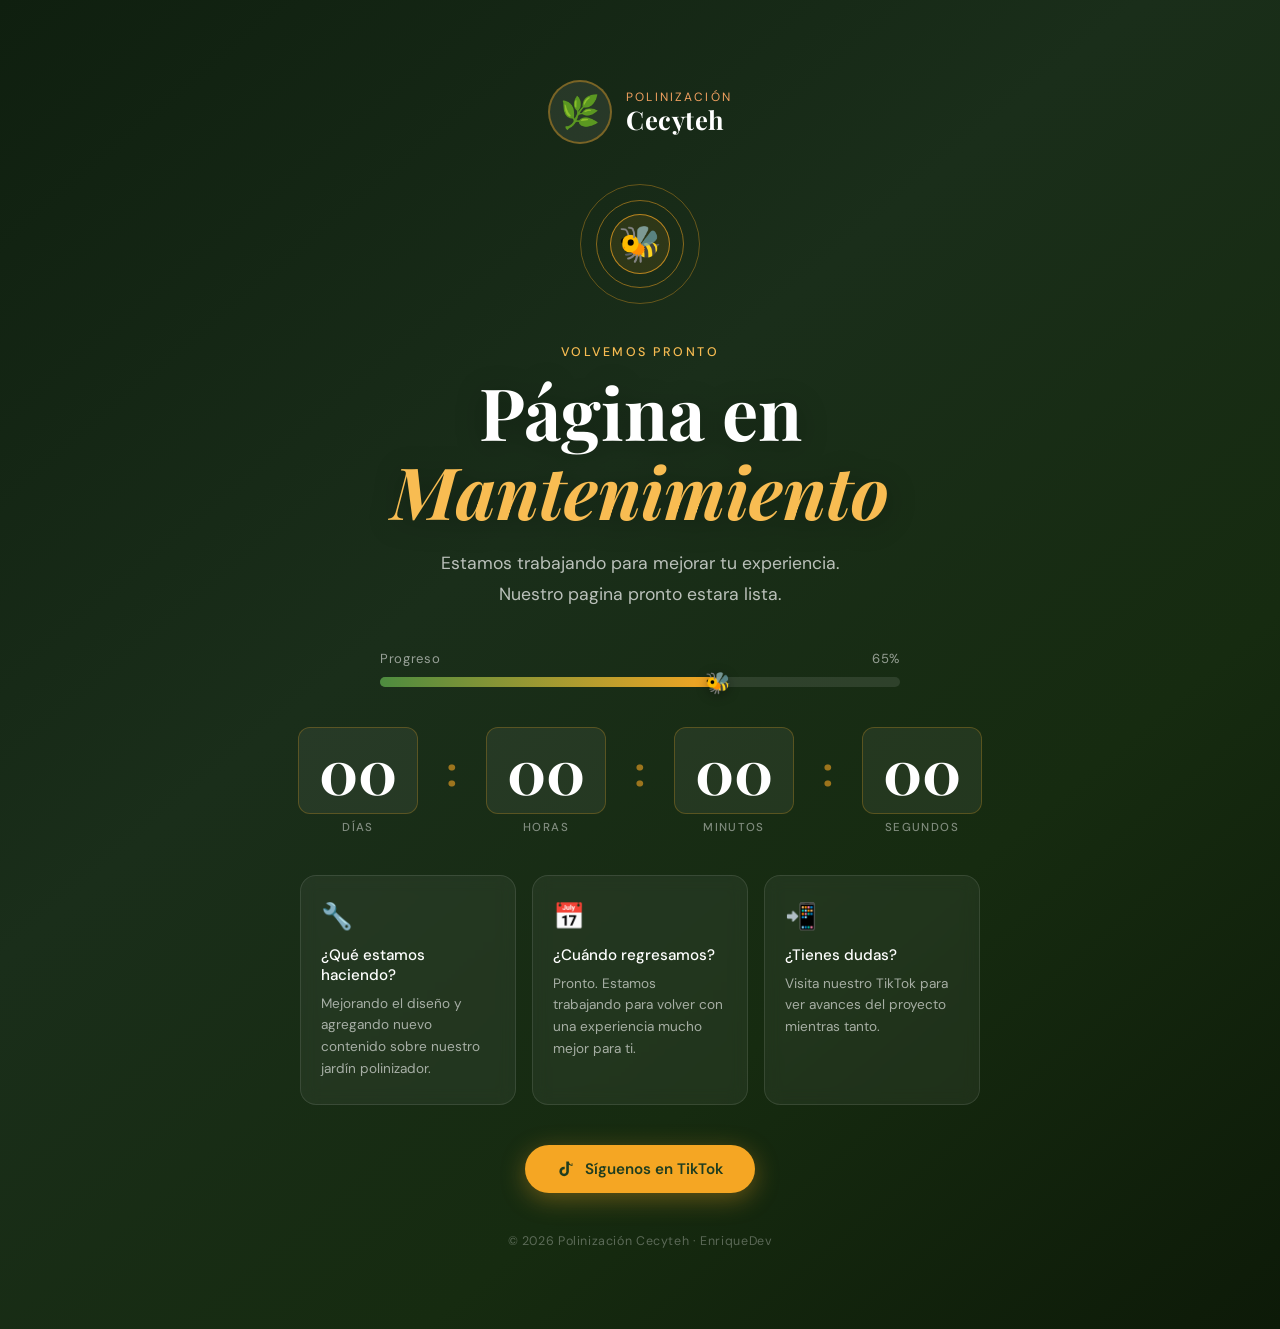
==== index.html @ 9995aefe "Update index.html" ====
<!DOCTYPE html>
<html lang="es">
<head>
  <meta charset="UTF-8" />
  <meta name="viewport" content="width=device-width, initial-scale=1.0" />
  <title>En Mantenimiento · Polinización Cecyteh</title>
  <link rel="preconnect" href="https://fonts.googleapis.com" />
  <link rel="preconnect" href="https://fonts.gstatic.com" crossorigin />
  <link href="https://fonts.googleapis.com/css2?family=Playfair+Display:ital,wght@0,700;1,400&family=DM+Sans:wght@300;400;500&display=swap" rel="stylesheet" />
  <link rel="stylesheet" href="mantenimiento.css" />
</head>
<body>

  
  <div class="particles" aria-hidden="true">
    <span class="particle">🌿</span>
    <span class="particle">🌸</span>
    <span class="particle">🐝</span>
    <span class="particle">🌼</span>
    <span class="particle">🦋</span>
    <span class="particle">🌱</span>
    <span class="particle">🌻</span>
    <span class="particle">🐝</span>
  </div>

  <main class="maintenance-page">

    
    <div class="brand reveal">
      
      <img src="img/logo.png" alt="Polinización Cecyteh" class="brand-logo"
           onerror="this.style.display='none'; this.nextElementSibling.style.display='flex'" />
      
      <div class="brand-fallback" style="display:none">🌿</div>
      <div class="brand-text">
        <span class="brand-sub">Polinización</span>
        <span class="brand-name">Cecyteh</span>
      </div>
    </div>

    
    <div class="center-icon reveal delay-1" aria-hidden="true">
      <div class="icon-ring ring-1"></div>
      <div class="icon-ring ring-2"></div>
      <div class="icon-ring ring-3"></div>
      <span class="icon-bee">🐝</span>
    </div>

    
    <div class="content reveal delay-2">
      <p class="eyebrow">Volvemos pronto</p>
      <h1 class="title">
        Página en
        <em>Mantenimiento</em>
      </h1>
      <p class="desc">
        Estamos trabajando para mejorar tu experiencia.<br />
        Nuestro pagina pronto estara lista.
      </p>
    </div>

    
    <div class="progress-wrap reveal delay-3" aria-label="Progreso del mantenimiento">
      <div class="progress-header">
        <span>Progreso</span>
        <span id="progressPct">0%</span>
      </div>
      <div class="progress-bar" role="progressbar" aria-valuenow="0" aria-valuemin="0" aria-valuemax="100">
        <div class="progress-fill" id="progressFill"></div>
        <div class="progress-bee" aria-hidden="true">🐝</div>
      </div>
    </div>

    <!-- Contador regresivo -->
    <div class="countdown reveal delay-3" aria-label="Tiempo restante">
      <div class="count-item">
        <span class="count-num" id="cDias">00</span>
        <span class="count-label">Días</span>
      </div>
      <span class="count-sep" aria-hidden="true">:</span>
      <div class="count-item">
        <span class="count-num" id="cHoras">00</span>
        <span class="count-label">Horas</span>
      </div>
      <span class="count-sep" aria-hidden="true">:</span>
      <div class="count-item">
        <span class="count-num" id="cMinutos">00</span>
        <span class="count-label">Minutos</span>
      </div>
      <span class="count-sep" aria-hidden="true">:</span>
      <div class="count-item">
        <span class="count-num" id="cSegundos">00</span>
        <span class="count-label">Segundos</span>
      </div>
    </div>

    <!-- Tarjetas informativas -->
    <div class="info-cards reveal delay-3">
      <div class="info-card">
        <span class="info-icon" aria-hidden="true">🔧</span>
        <h3>¿Qué estamos haciendo?</h3>
        <p>Mejorando el diseño y agregando nuevo contenido sobre nuestro jardín polinizador.</p>
      </div>
      <div class="info-card">
        <span class="info-icon" aria-hidden="true">📅</span>
        <h3>¿Cuándo regresamos?</h3>
        <p>Pronto. Estamos trabajando para volver con una experiencia mucho mejor para ti.</p>
      </div>
      <div class="info-card">
        <span class="info-icon" aria-hidden="true">📲</span>
        <h3>¿Tienes dudas?</h3>
        <p>Visita nuestro TikTok para ver avances del proyecto mientras tanto.</p>
      </div>
    </div>

   
    <a href="https://www.tiktok.com/@cecyte_polinizacion?_r=1&_t=ZS-960BilubVdl" target="_blank" rel="noopener noreferrer"
       class="btn-tiktok reveal delay-3">
      <svg viewBox="0 0 24 24" fill="currentColor" aria-hidden="true">
        <path d="M19.59 6.69a4.83 4.83 0 0 1-3.77-4.25V2h-3.45v13.67a2.89 2.89 0 0 1-2.88 2.5 2.89 2.89 0 0 1-2.89-2.89 2.89 2.89 0 0 1 2.89-2.89c.28 0 .54.04.79.1V9.01a6.32 6.32 0 0 0-.79-.05 6.34 6.34 0 0 0-6.34 6.34 6.34 6.34 0 0 0 6.34 6.34 6.34 6.34 0 0 0 6.33-6.34l-.01-8.91a8.16 8.16 0 0 0 4.77 1.52V4.47a4.85 4.85 0 0 1-1-.02z"/>
      </svg>
      Síguenos en TikTok
    </a>

    
    <footer class="mini-footer reveal">
      <p>© 2026 Polinización Cecyteh · EnriqueDev</p>
    </footer>

  </main>

  <script src="mantenimiento.js"></script>
</body>
</html>
---- mantenimiento.css ----
/* ================================================================
   POLINIZACIÓN CECYTEH — mantenimiento.css
   Paleta: Verde oscuro #1f3d1f · Dorado #f5a623 · Naranja #e07b2a
   ================================================================ */

/* ----------------------------------------------------------------
   VARIABLES
   ---------------------------------------------------------------- */
:root {
  --green-900: #0f1f0f;
  --green-800: #1a2e1a;
  --green-700: #1f3d1f;
  --green-600: #2d5228;
  --green-400: #4d8c3f;
  --green-200: #a8cc90;
  --green-100: #e8f0e2;

  --gold-500: #f5a623;
  --gold-400: #f8bc52;
  --gold-300: #fbd07e;
  --gold-100: #fef6e4;

  --orange-500: #e07b2a;
  --orange-300: #f0a060;

  --white: #ffffff;
  --cream: #f9f6f0;

  --font-display: 'Playfair Display', Georgia, serif;
  --font-body: 'DM Sans', system-ui, sans-serif;

  --ease-spring: cubic-bezier(0.34, 1.56, 0.64, 1);
  --ease: cubic-bezier(0.25, 0.46, 0.45, 0.94);
}

/* ----------------------------------------------------------------
   RESET
   ---------------------------------------------------------------- */
*, *::before, *::after { box-sizing: border-box; margin: 0; padding: 0; }

html { font-size: 16px; }

body {
  font-family: var(--font-body);
  /* Fondo: gradiente verde oscuro del logo */
  background: linear-gradient(140deg,
    var(--green-900) 0%,
    var(--green-800) 40%,
    #162b10 70%,
    #0d1a08 100%
  );
  min-height: 100svh;
  color: var(--white);
  overflow-x: hidden;
  position: relative;
}

/* ----------------------------------------------------------------
   PARTÍCULAS FLOTANTES DE FONDO
   ---------------------------------------------------------------- */
.particles {
  position: fixed;
  inset: 0;
  pointer-events: none;
  z-index: 0;
  overflow: hidden;
}

.particle {
  position: absolute;
  font-size: 1.4rem;
  opacity: 0;
  animation: particleFloat linear infinite;
  user-select: none;
}

/* Posición y timing distintos para cada partícula */
.particle:nth-child(1)  { left:  5%; animation-duration: 14s; animation-delay:  0s;   font-size: 1.2rem; }
.particle:nth-child(2)  { left: 15%; animation-duration: 18s; animation-delay:  3s;   font-size: 1.6rem; }
.particle:nth-child(3)  { left: 28%; animation-duration: 12s; animation-delay:  1.5s; font-size: 1.8rem; }
.particle:nth-child(4)  { left: 42%; animation-duration: 20s; animation-delay:  5s;   font-size: 1.3rem; }
.particle:nth-child(5)  { left: 58%; animation-duration: 16s; animation-delay:  2s;   font-size: 1.5rem; }
.particle:nth-child(6)  { left: 70%; animation-duration: 22s; animation-delay:  7s;   font-size: 1.1rem; }
.particle:nth-child(7)  { left: 82%; animation-duration: 15s; animation-delay:  4s;   font-size: 1.7rem; }
.particle:nth-child(8)  { left: 93%; animation-duration: 19s; animation-delay:  0.5s; font-size: 1.3rem; }

@keyframes particleFloat {
  0%   { transform: translateY(110vh) rotate(0deg);   opacity: 0; }
  10%  { opacity: 0.25; }
  90%  { opacity: 0.15; }
  100% { transform: translateY(-15vh) rotate(360deg); opacity: 0; }
}

/* ----------------------------------------------------------------
   PÁGINA PRINCIPAL
   ---------------------------------------------------------------- */
.maintenance-page {
  position: relative;
  z-index: 1;
  min-height: 100svh;
  display: flex;
  flex-direction: column;
  align-items: center;
  justify-content: center;
  gap: 40px;
  padding: clamp(40px, 8vw, 80px) clamp(20px, 5vw, 60px);
  text-align: center;
}

/* ----------------------------------------------------------------
   BRAND / LOGO
   ---------------------------------------------------------------- */
.brand {
  display: flex;
  align-items: center;
  gap: 14px;
}

.brand-logo {
  height: 64px;
  width: 64px;
  object-fit: contain;
  border-radius: 50%;
  background: rgba(255,255,255,0.08);
  padding: 4px;
  border: 2px solid rgba(245, 166, 35, 0.4);
  animation: logoPulse 3s ease-in-out infinite;
}

@keyframes logoPulse {
  0%, 100% { box-shadow: 0 0 0 0 rgba(245, 166, 35, 0); }
  50%       { box-shadow: 0 0 0 10px rgba(245, 166, 35, 0.12); }
}

.brand-fallback {
  width: 64px;
  height: 64px;
  border-radius: 50%;
  background: rgba(255,255,255,0.08);
  border: 2px solid rgba(245, 166, 35, 0.4);
  font-size: 2rem;
  align-items: center;
  justify-content: center;
}

.brand-text {
  display: flex;
  flex-direction: column;
  align-items: flex-start;
  line-height: 1.1;
}

.brand-sub {
  font-size: 0.75rem;
  letter-spacing: 0.18em;
  text-transform: uppercase;
  color: var(--orange-300);
  font-weight: 400;
}

.brand-name {
  font-family: var(--font-display);
  font-size: 1.6rem;
  font-weight: 700;
  color: var(--white);
  letter-spacing: 0.02em;
}

/* ----------------------------------------------------------------
   ÍCONO CENTRAL CON ANILLOS
   ---------------------------------------------------------------- */
.center-icon {
  position: relative;
  width: 120px;
  height: 120px;
  display: flex;
  align-items: center;
  justify-content: center;
}

.icon-ring {
  position: absolute;
  border-radius: 50%;
  border: 1.5px solid;
  animation: ringPulse 3s ease-in-out infinite;
}

.ring-1 {
  width: 120px;
  height: 120px;
  border-color: rgba(245, 166, 35, 0.35);
  animation-delay: 0s;
}

.ring-2 {
  width: 88px;
  height: 88px;
  border-color: rgba(245, 166, 35, 0.5);
  animation-delay: 0.4s;
}

.ring-3 {
  width: 60px;
  height: 60px;
  background: rgba(245, 166, 35, 0.1);
  border-color: rgba(245, 166, 35, 0.7);
  animation-delay: 0.8s;
}

@keyframes ringPulse {
  0%, 100% { transform: scale(1);    opacity: 0.6; }
  50%       { transform: scale(1.06); opacity: 1; }
}

.icon-bee {
  font-size: 2.2rem;
  position: relative;
  z-index: 1;
  animation: beeFloat 2.5s ease-in-out infinite;
}

@keyframes beeFloat {
  0%, 100% { transform: translateY(0) rotate(-5deg); }
  50%       { transform: translateY(-8px) rotate(5deg); }
}

/* ----------------------------------------------------------------
   CONTENIDO TEXTUAL
   ---------------------------------------------------------------- */
.eyebrow {
  font-size: 0.78rem;
  font-weight: 500;
  letter-spacing: 0.2em;
  text-transform: uppercase;
  color: var(--gold-400);
  margin-bottom: 12px;
  display: block;
}

.title {
  font-family: var(--font-display);
  font-size: clamp(2.4rem, 6vw, 4.5rem);
  font-weight: 700;
  line-height: 1.1;
  color: var(--white);
  margin-bottom: 18px;
  text-shadow: 0 4px 30px rgba(0,0,0,0.3);
}

.title em {
  font-style: italic;
  color: var(--gold-400);
  display: block;
}

.desc {
  font-size: clamp(0.95rem, 1.5vw, 1.1rem);
  color: rgba(255,255,255,0.7);
  line-height: 1.75;
  max-width: 500px;
  margin: 0 auto;
}

/* ----------------------------------------------------------------
   BARRA DE PROGRESO
   ---------------------------------------------------------------- */
.progress-wrap {
  width: 100%;
  max-width: 520px;
}

.progress-header {
  display: flex;
  justify-content: space-between;
  font-size: 0.82rem;
  color: rgba(255,255,255,0.55);
  margin-bottom: 10px;
  letter-spacing: 0.05em;
}

.progress-bar {
  height: 10px;
  background: rgba(255,255,255,0.1);
  border-radius: 99px;
  overflow: visible;
  position: relative;
}

.progress-fill {
  height: 100%;
  background: linear-gradient(90deg, var(--green-400), var(--gold-500));
  border-radius: 99px;
  width: 0%;
  transition: width 2s var(--ease);
  position: relative;
}

.progress-bee {
  position: absolute;
  top: 50%;
  left: 0%;
  transform: translate(-50%, -50%);
  font-size: 1.3rem;
  transition: left 2s var(--ease);
  pointer-events: none;
  filter: drop-shadow(0 2px 6px rgba(0,0,0,0.4));
}

/* ----------------------------------------------------------------
   CONTADOR REGRESIVO
   ---------------------------------------------------------------- */
.countdown {
  display: flex;
  align-items: center;
  gap: clamp(10px, 3vw, 28px);
}

.count-item {
  display: flex;
  flex-direction: column;
  align-items: center;
  gap: 6px;
}

.count-num {
  font-family: var(--font-display);
  font-size: clamp(2.2rem, 5vw, 3.8rem);
  font-weight: 700;
  color: var(--white);
  line-height: 1;
  background: rgba(255,255,255,0.06);
  border: 1px solid rgba(245, 166, 35, 0.25);
  border-radius: 12px;
  padding: 12px 20px;
  min-width: clamp(70px, 12vw, 100px);
  text-align: center;
  transition: all 0.3s var(--ease-spring);
}

.count-num.flip {
  transform: scale(1.08);
  color: var(--gold-400);
}

.count-label {
  font-size: 0.72rem;
  letter-spacing: 0.12em;
  text-transform: uppercase;
  color: rgba(255,255,255,0.45);
  font-weight: 500;
}

.count-sep {
  font-family: var(--font-display);
  font-size: 2.5rem;
  font-weight: 700;
  color: var(--gold-500);
  opacity: 0.6;
  margin-bottom: 22px;
  animation: sepBlink 1s step-start infinite;
}

@keyframes sepBlink {
  0%, 100% { opacity: 0.6; }
  50%       { opacity: 0.15; }
}

/* ----------------------------------------------------------------
   TARJETAS INFO
   ---------------------------------------------------------------- */
.info-cards {
  display: grid;
  grid-template-columns: repeat(auto-fit, minmax(200px, 1fr));
  gap: 16px;
  width: 100%;
  max-width: 680px;
}

.info-card {
  background: rgba(255,255,255,0.05);
  border: 1px solid rgba(255,255,255,0.1);
  border-radius: 16px;
  padding: 24px 20px;
  text-align: left;
  backdrop-filter: blur(8px);
  transition: all 0.35s var(--ease-spring);
}

.info-card:hover {
  background: rgba(255,255,255,0.08);
  border-color: rgba(245, 166, 35, 0.35);
  transform: translateY(-5px);
}

.info-icon {
  font-size: 1.6rem;
  display: block;
  margin-bottom: 12px;
}

.info-card h3 {
  font-size: 0.95rem;
  font-weight: 500;
  color: var(--white);
  margin-bottom: 8px;
}

.info-card p {
  font-size: 0.85rem;
  color: rgba(255,255,255,0.6);
  line-height: 1.6;
}

/* ----------------------------------------------------------------
   BOTÓN TIKTOK
   ---------------------------------------------------------------- */
.btn-tiktok {
  display: inline-flex;
  align-items: center;
  gap: 10px;
  background: var(--gold-500);
  color: var(--green-700);
  border-radius: 99px;
  padding: 14px 32px;
  font-family: var(--font-body);
  font-size: 0.95rem;
  font-weight: 600;
  text-decoration: none;
  transition: all 0.3s var(--ease-spring);
  box-shadow: 0 6px 24px rgba(245, 166, 35, 0.35);
}

.btn-tiktok svg {
  width: 18px;
  height: 18px;
  flex-shrink: 0;
}

.btn-tiktok:hover {
  background: var(--gold-400);
  transform: translateY(-4px) scale(1.04);
  box-shadow: 0 12px 36px rgba(245, 166, 35, 0.5);
}

/* ----------------------------------------------------------------
   FOOTER MÍNIMO
   ---------------------------------------------------------------- */
.mini-footer p {
  font-size: 0.78rem;
  color: rgba(255,255,255,0.3);
  letter-spacing: 0.05em;
}

/* ----------------------------------------------------------------
   ANIMACIONES DE ENTRADA
   ---------------------------------------------------------------- */
.reveal {
  opacity: 0;
  transform: translateY(28px);
  transition: opacity 0.7s var(--ease), transform 0.7s var(--ease);
}

.reveal.visible {
  opacity: 1;
  transform: none;
}

.delay-1 { transition-delay: 0.15s; }
.delay-2 { transition-delay: 0.3s; }
.delay-3 { transition-delay: 0.5s; }

/* ----------------------------------------------------------------
   RESPONSIVE
   ---------------------------------------------------------------- */
@media (max-width: 600px) {
  .maintenance-page { gap: 28px; }

  .countdown { gap: 8px; }

  .count-num {
    padding: 10px 14px;
    min-width: 60px;
    border-radius: 10px;
  }

  .info-cards { grid-template-columns: 1fr; }

  .brand-name { font-size: 1.3rem; }
  .brand-logo { height: 50px; width: 50px; }

  .center-icon { width: 90px; height: 90px; }
  .ring-1 { width: 90px; height: 90px; }
  .ring-2 { width: 66px; height: 66px; }
  .ring-3 { width: 44px; height: 44px; }
}

@media (prefers-reduced-motion: reduce) {
  *, *::before, *::after {
    animation-duration: 0.01ms !important;
    transition-duration: 0.01ms !important;
  }
}
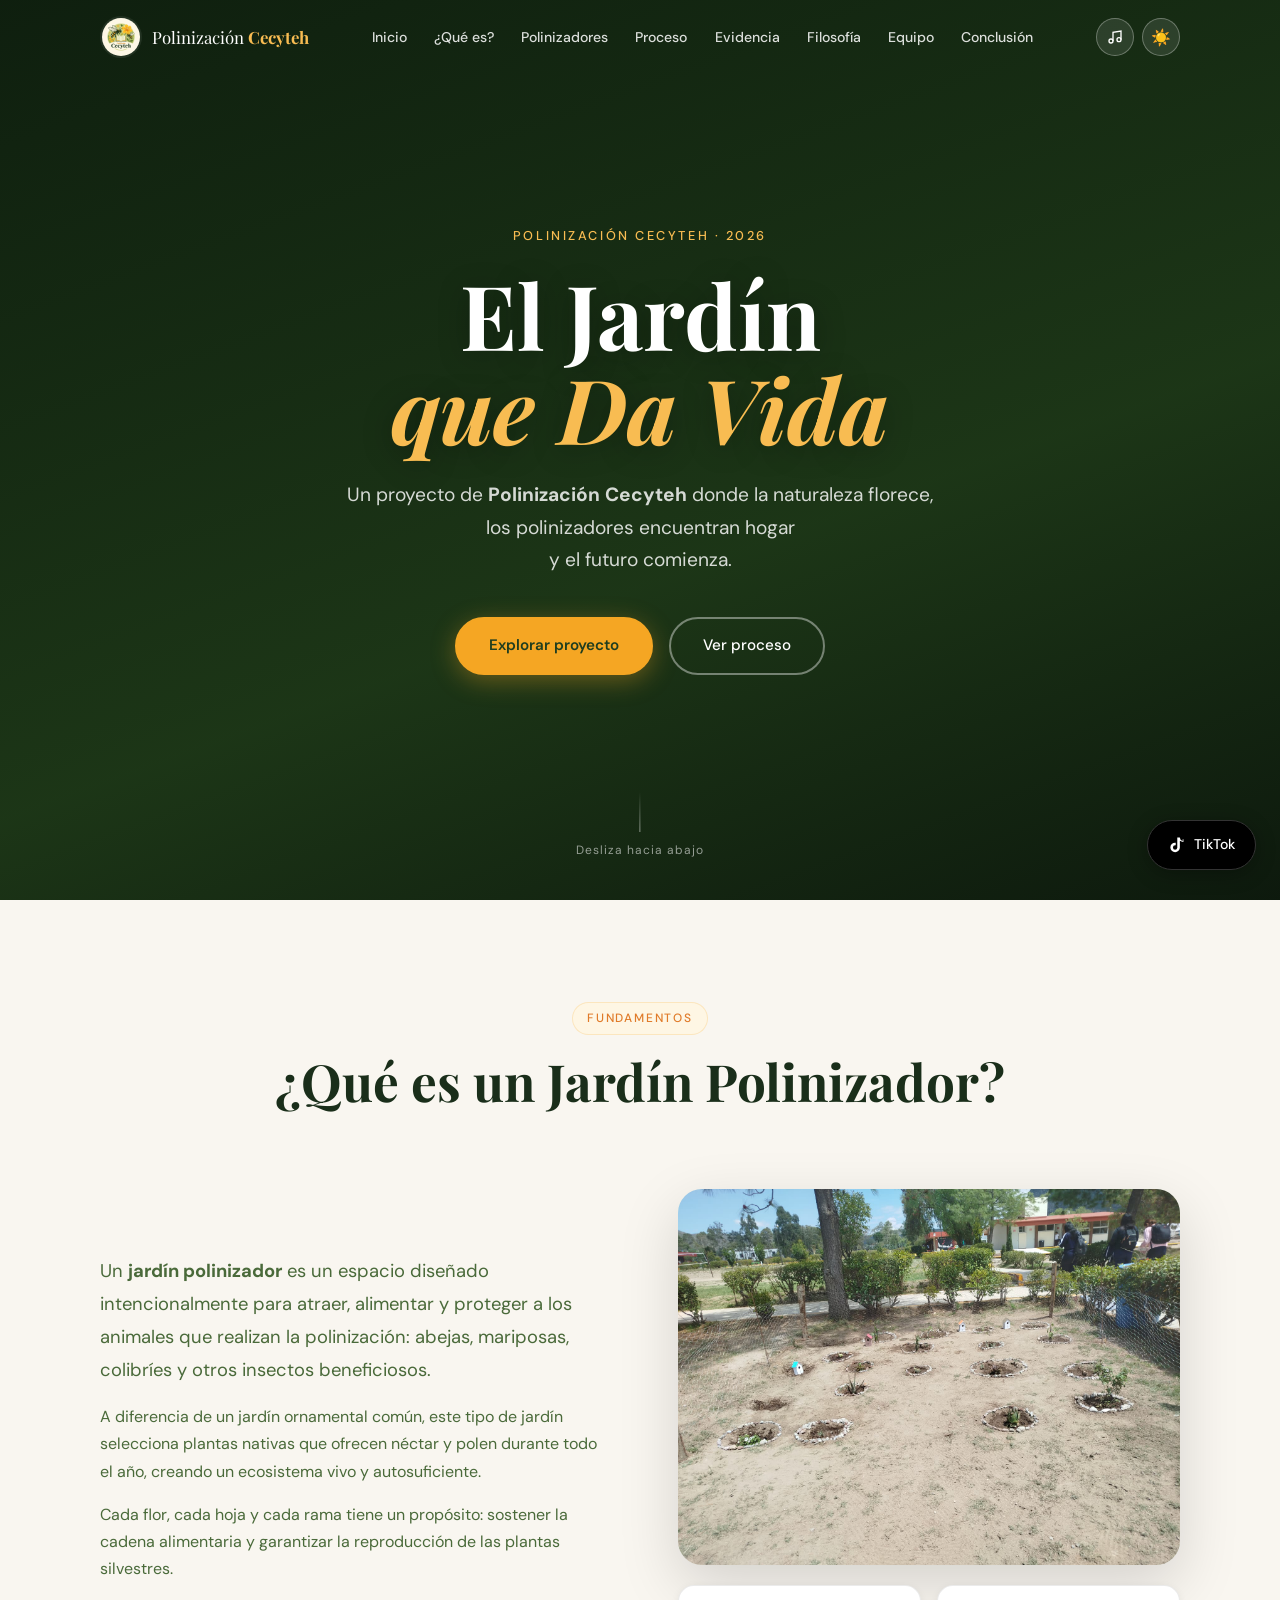
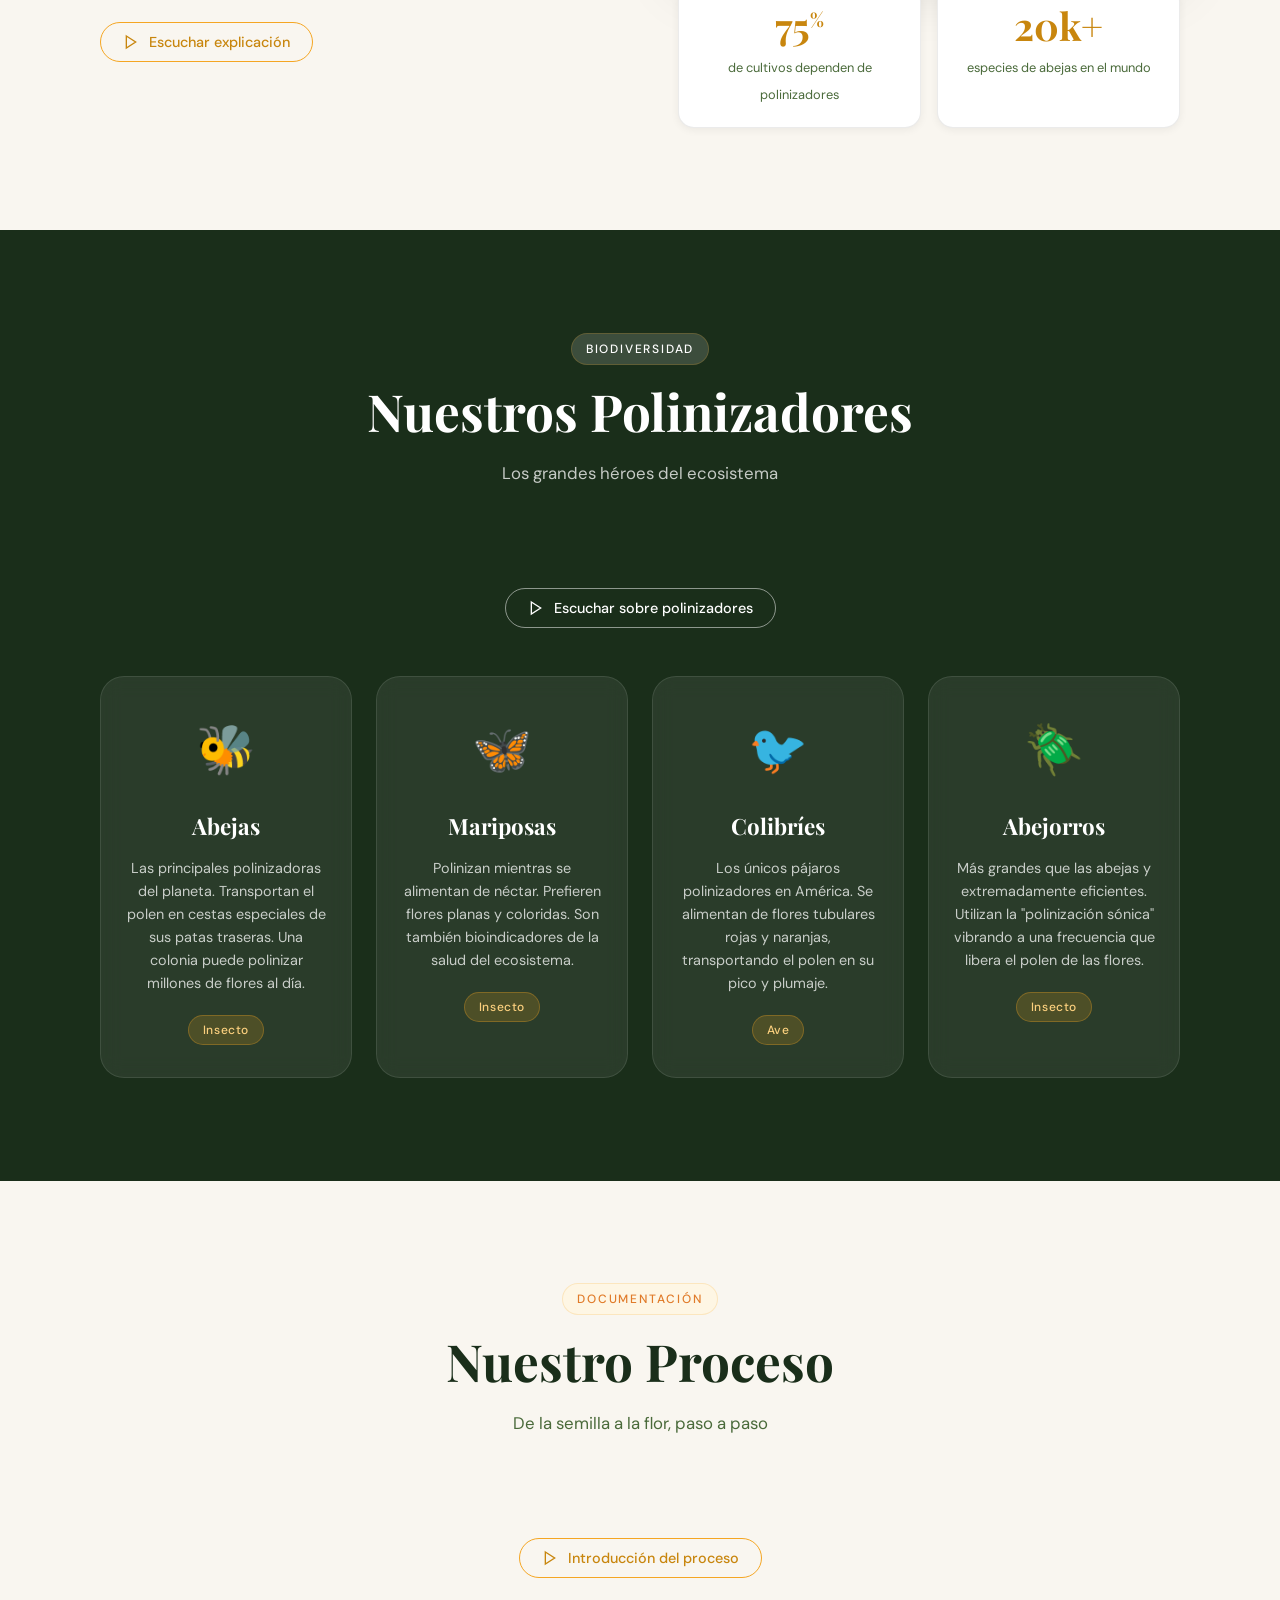
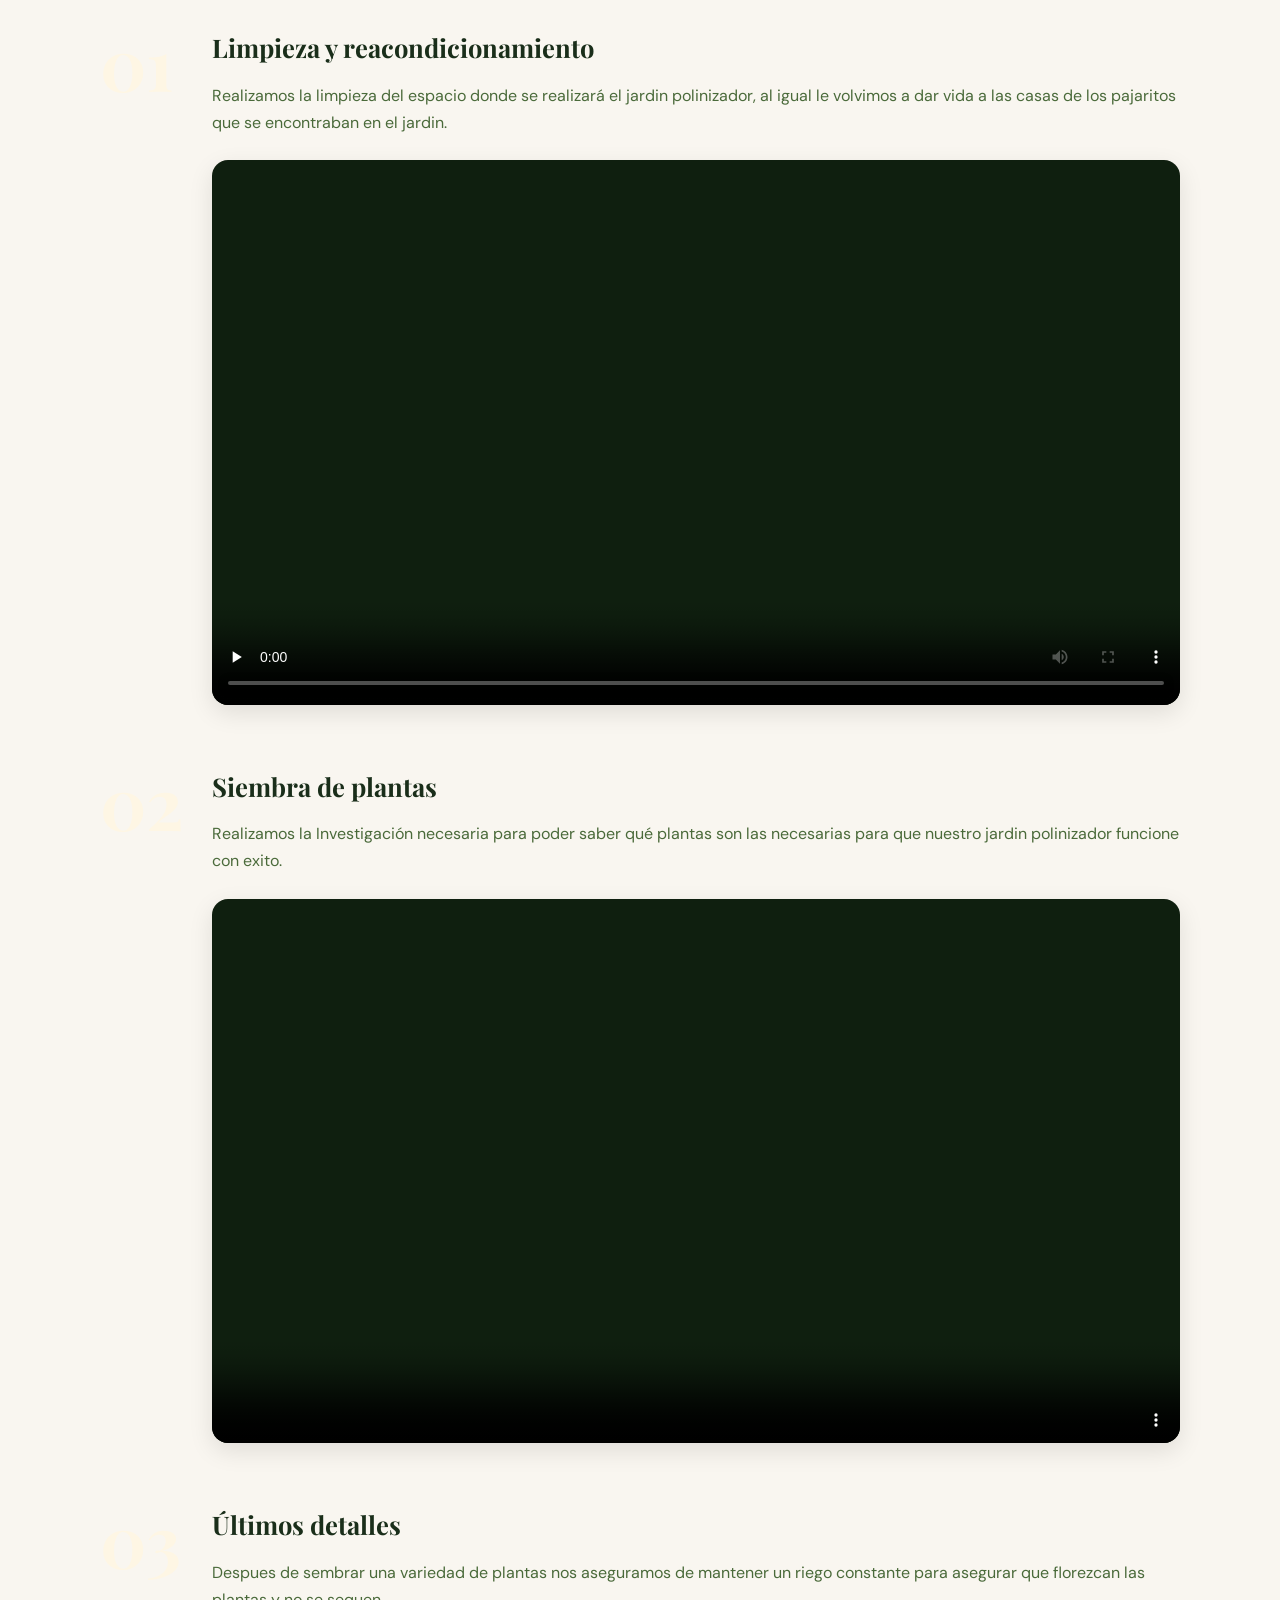
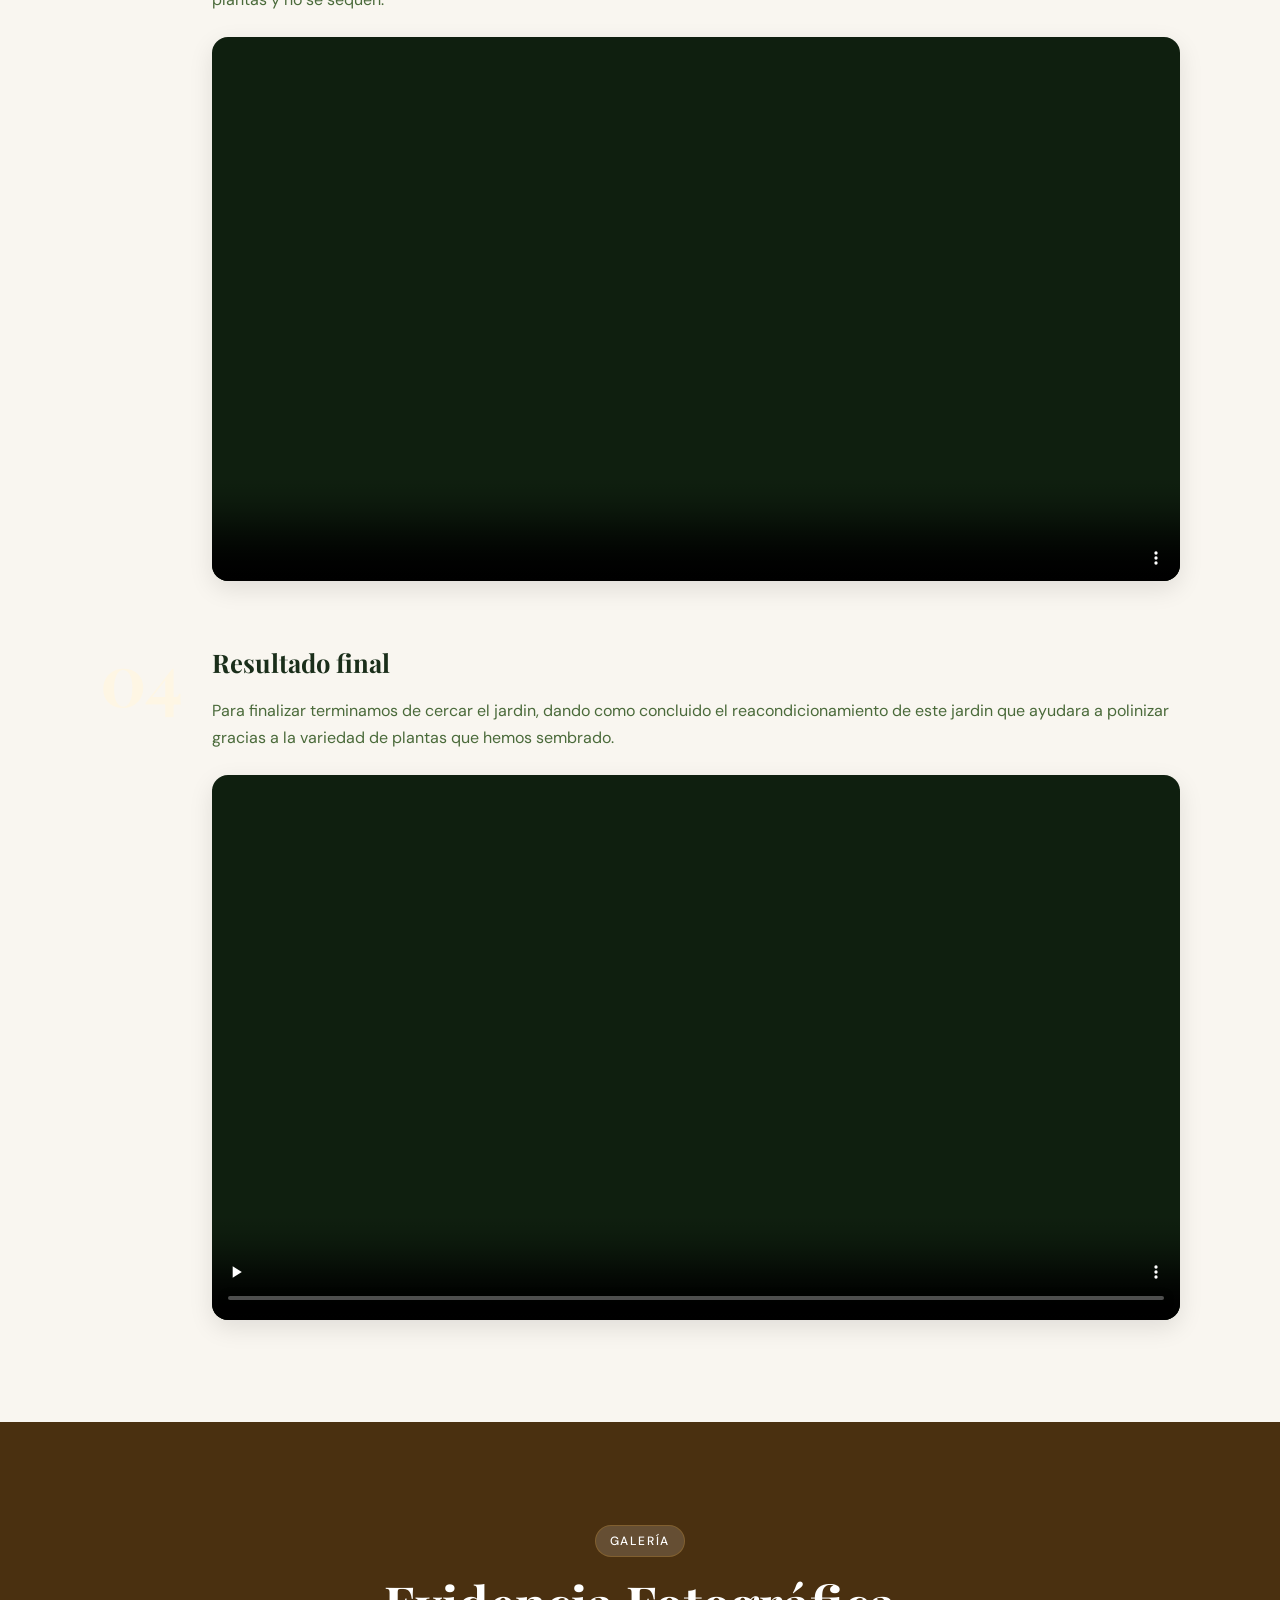
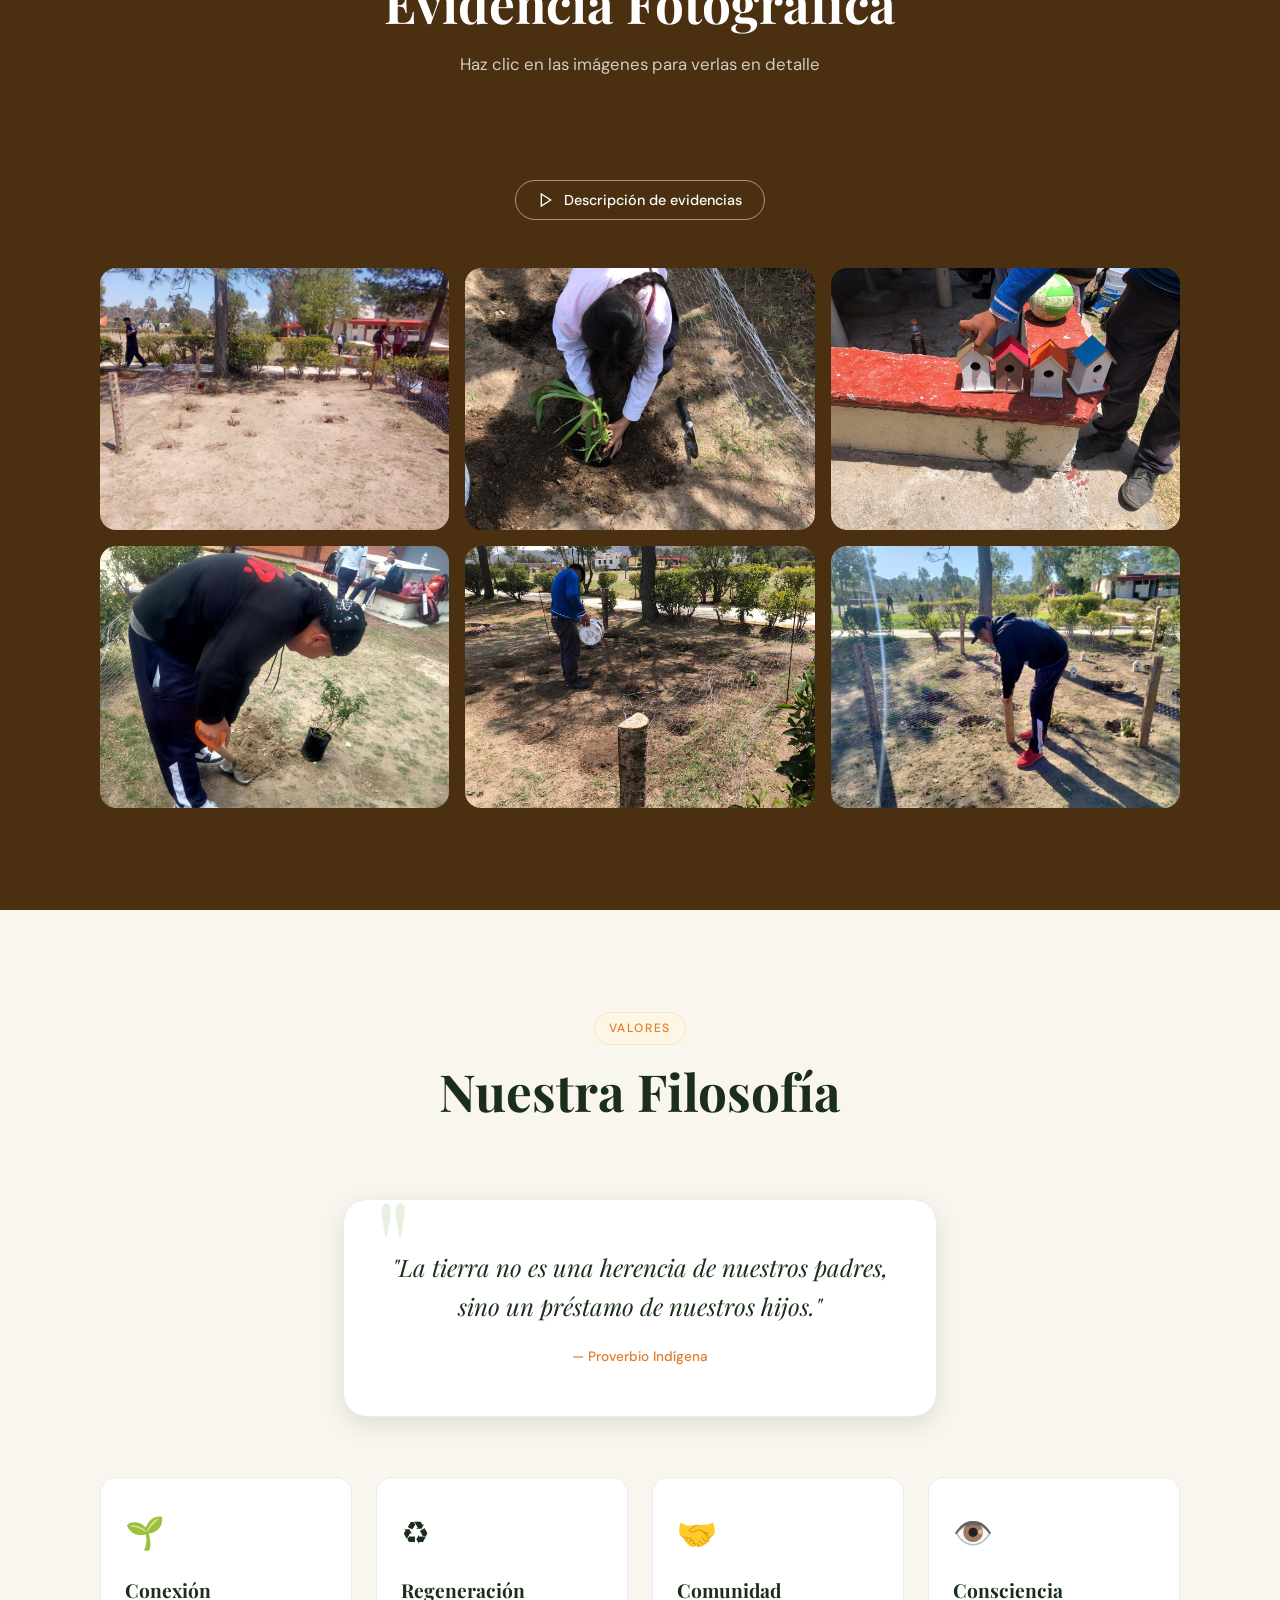
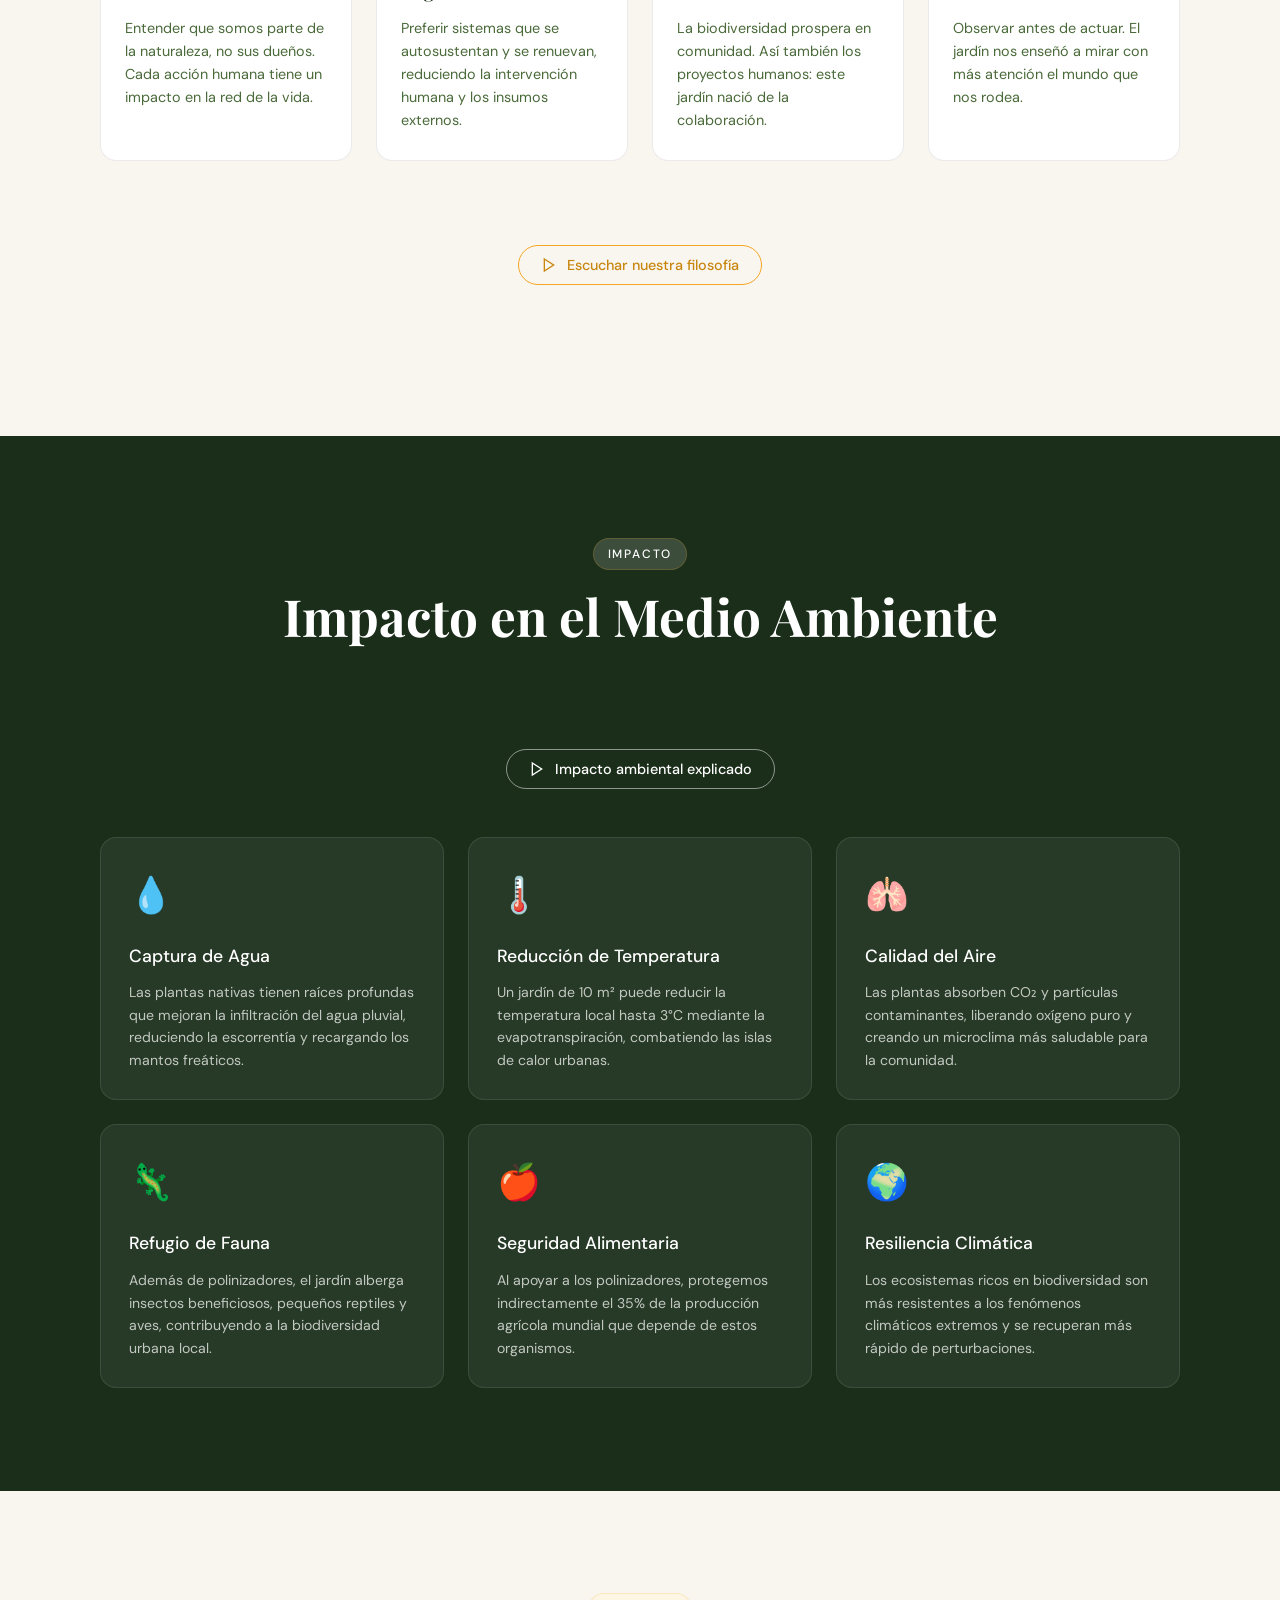
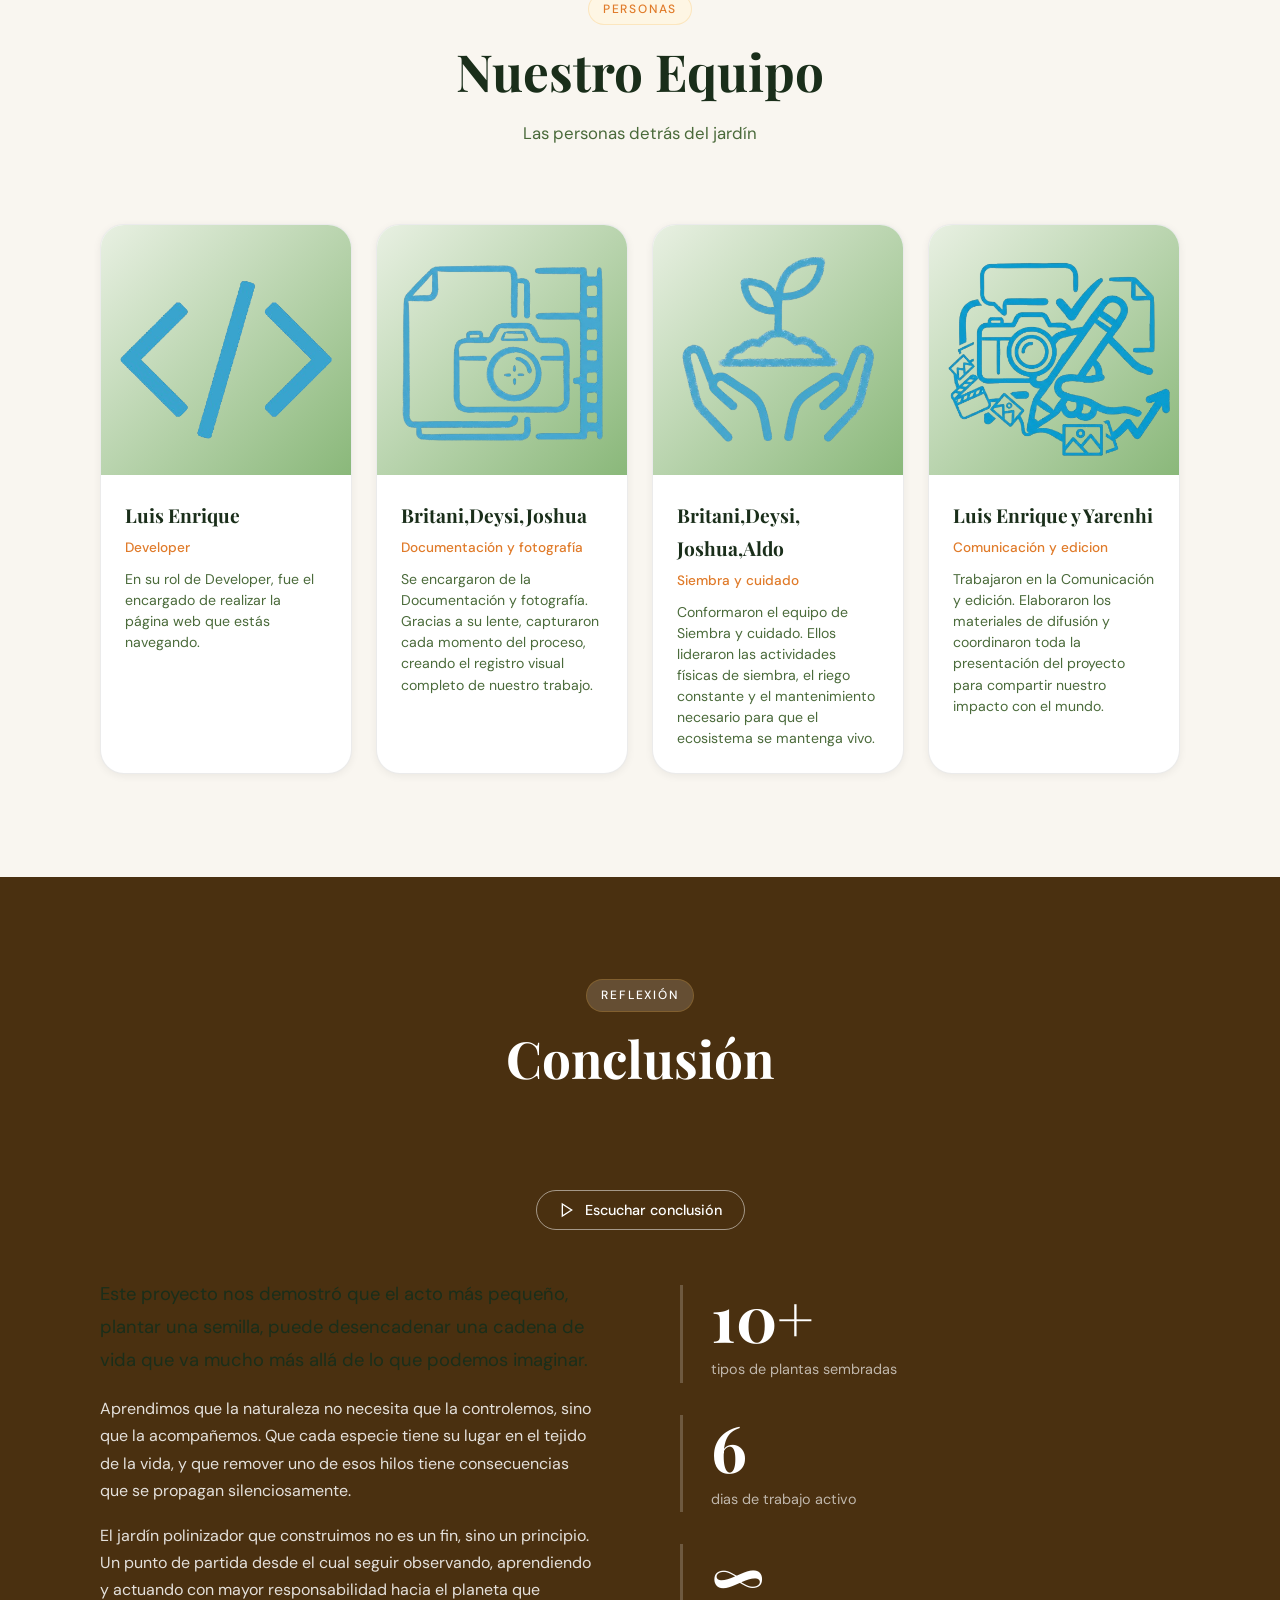
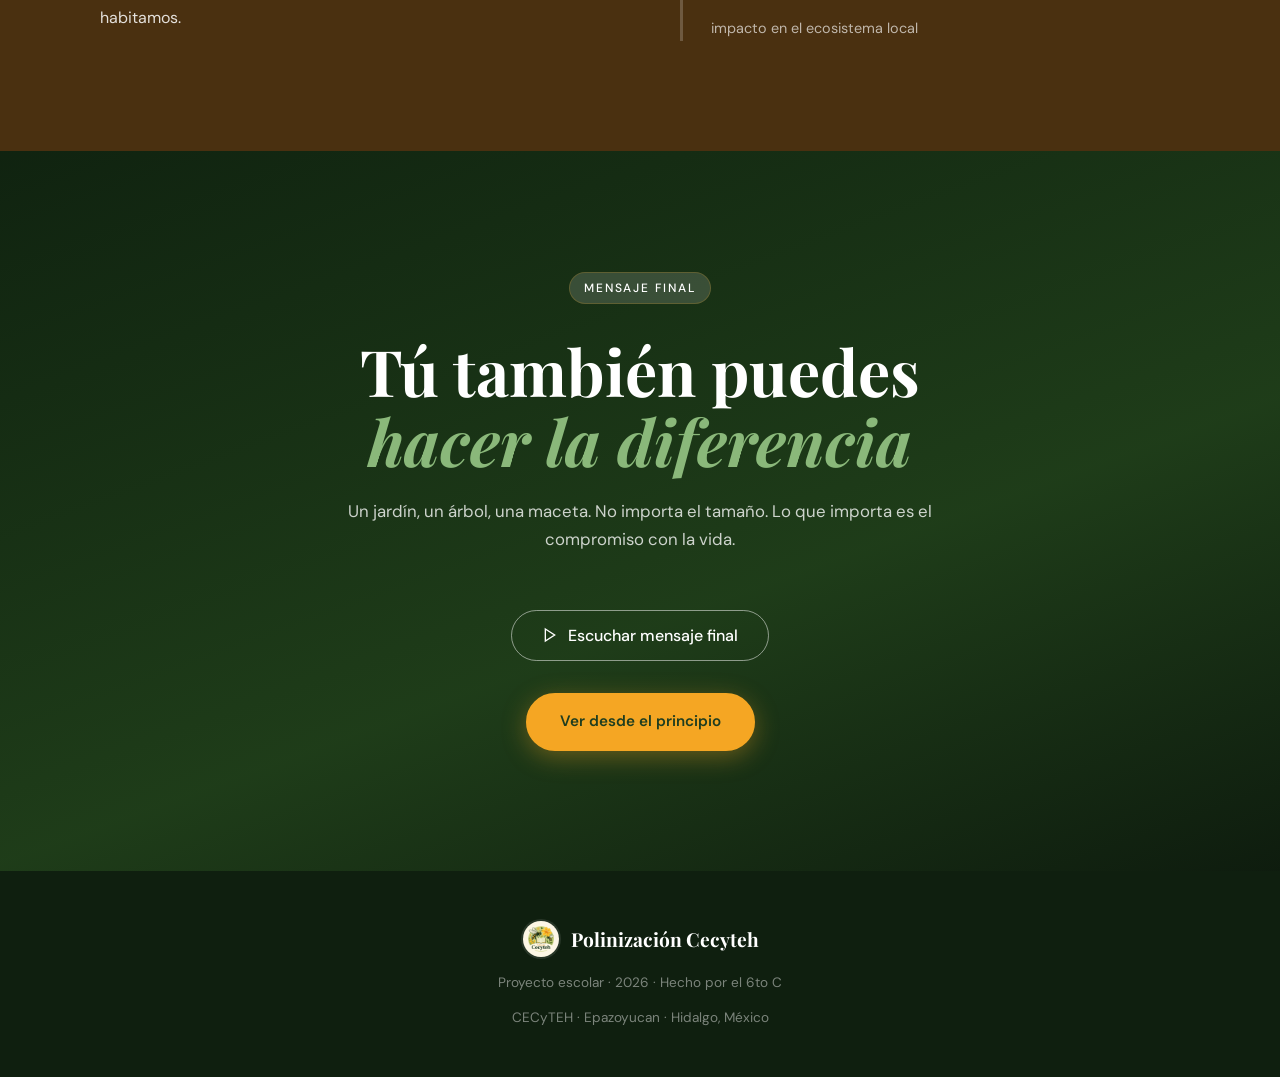
==== commit 0b5eda79: "Add files via upload" ====
--- a/index.html
+++ b/index.html
@@ -1,134 +1,578 @@
-<!DOCTYPE html>
-<html lang="es">
-<head>
-  <meta charset="UTF-8" />
-  <meta name="viewport" content="width=device-width, initial-scale=1.0" />
-  <title>En Mantenimiento · Polinización Cecyteh</title>
-  <link rel="preconnect" href="https://fonts.googleapis.com" />
-  <link rel="preconnect" href="https://fonts.gstatic.com" crossorigin />
-  <link href="https://fonts.googleapis.com/css2?family=Playfair+Display:ital,wght@0,700;1,400&family=DM+Sans:wght@300;400;500&display=swap" rel="stylesheet" />
-  <link rel="stylesheet" href="mantenimiento.css" />
-</head>
-<body>
-
-  
-  <div class="particles" aria-hidden="true">
-    <span class="particle">🌿</span>
-    <span class="particle">🌸</span>
-    <span class="particle">🐝</span>
-    <span class="particle">🌼</span>
-    <span class="particle">🦋</span>
-    <span class="particle">🌱</span>
-    <span class="particle">🌻</span>
-    <span class="particle">🐝</span>
-  </div>
-
-  <main class="maintenance-page">
-
-    
-    <div class="brand reveal">
-      
-      <img src="img/logo.png" alt="Polinización Cecyteh" class="brand-logo"
-           onerror="this.style.display='none'; this.nextElementSibling.style.display='flex'" />
-      
-      <div class="brand-fallback" style="display:none">🌿</div>
-      <div class="brand-text">
-        <span class="brand-sub">Polinización</span>
-        <span class="brand-name">Cecyteh</span>
-      </div>
-    </div>
-
-    
-    <div class="center-icon reveal delay-1" aria-hidden="true">
-      <div class="icon-ring ring-1"></div>
-      <div class="icon-ring ring-2"></div>
-      <div class="icon-ring ring-3"></div>
-      <span class="icon-bee">🐝</span>
-    </div>
-
-    
-    <div class="content reveal delay-2">
-      <p class="eyebrow">Volvemos pronto</p>
-      <h1 class="title">
-        Página en
-        <em>Mantenimiento</em>
-      </h1>
-      <p class="desc">
-        Estamos trabajando para mejorar tu experiencia.<br />
-        Nuestro pagina pronto estara lista.
-      </p>
-    </div>
-
-    
-    <div class="progress-wrap reveal delay-3" aria-label="Progreso del mantenimiento">
-      <div class="progress-header">
-        <span>Progreso</span>
-        <span id="progressPct">0%</span>
-      </div>
-      <div class="progress-bar" role="progressbar" aria-valuenow="0" aria-valuemin="0" aria-valuemax="100">
-        <div class="progress-fill" id="progressFill"></div>
-        <div class="progress-bee" aria-hidden="true">🐝</div>
-      </div>
-    </div>
-
-    <!-- Contador regresivo -->
-    <div class="countdown reveal delay-3" aria-label="Tiempo restante">
-      <div class="count-item">
-        <span class="count-num" id="cDias">00</span>
-        <span class="count-label">Días</span>
-      </div>
-      <span class="count-sep" aria-hidden="true">:</span>
-      <div class="count-item">
-        <span class="count-num" id="cHoras">00</span>
-        <span class="count-label">Horas</span>
-      </div>
-      <span class="count-sep" aria-hidden="true">:</span>
-      <div class="count-item">
-        <span class="count-num" id="cMinutos">00</span>
-        <span class="count-label">Minutos</span>
-      </div>
-      <span class="count-sep" aria-hidden="true">:</span>
-      <div class="count-item">
-        <span class="count-num" id="cSegundos">00</span>
-        <span class="count-label">Segundos</span>
-      </div>
-    </div>
-
-    <!-- Tarjetas informativas -->
-    <div class="info-cards reveal delay-3">
-      <div class="info-card">
-        <span class="info-icon" aria-hidden="true">🔧</span>
-        <h3>¿Qué estamos haciendo?</h3>
-        <p>Mejorando el diseño y agregando nuevo contenido sobre nuestro jardín polinizador.</p>
-      </div>
-      <div class="info-card">
-        <span class="info-icon" aria-hidden="true">📅</span>
-        <h3>¿Cuándo regresamos?</h3>
-        <p>Pronto. Estamos trabajando para volver con una experiencia mucho mejor para ti.</p>
-      </div>
-      <div class="info-card">
-        <span class="info-icon" aria-hidden="true">📲</span>
-        <h3>¿Tienes dudas?</h3>
-        <p>Visita nuestro TikTok para ver avances del proyecto mientras tanto.</p>
-      </div>
-    </div>
-
-   
-    <a href="https://www.tiktok.com/@cecyte_polinizacion?_r=1&_t=ZS-960BilubVdl" target="_blank" rel="noopener noreferrer"
-       class="btn-tiktok reveal delay-3">
-      <svg viewBox="0 0 24 24" fill="currentColor" aria-hidden="true">
-        <path d="M19.59 6.69a4.83 4.83 0 0 1-3.77-4.25V2h-3.45v13.67a2.89 2.89 0 0 1-2.88 2.5 2.89 2.89 0 0 1-2.89-2.89 2.89 2.89 0 0 1 2.89-2.89c.28 0 .54.04.79.1V9.01a6.32 6.32 0 0 0-.79-.05 6.34 6.34 0 0 0-6.34 6.34 6.34 6.34 0 0 0 6.34 6.34 6.34 6.34 0 0 0 6.33-6.34l-.01-8.91a8.16 8.16 0 0 0 4.77 1.52V4.47a4.85 4.85 0 0 1-1-.02z"/>
-      </svg>
-      Síguenos en TikTok
-    </a>
-
-    
-    <footer class="mini-footer reveal">
-      <p>© 2026 Polinización Cecyteh · EnriqueDev</p>
-    </footer>
-
-  </main>
-
-  <script src="mantenimiento.js"></script>
-</body>
-</html>
+<!DOCTYPE html>
+<html lang="es" data-theme="light">
+<head>
+  <meta charset="UTF-8" />
+  <meta name="viewport" content="width=device-width, initial-scale=1.0" />
+  <title>Polinización Cecyteh</title>
+  <meta name="description" content="Proyecto escolar de polinización — Cecyteh. Jardines polinizadores y su impacto en el medio ambiente." />
+
+  <link rel="preconnect" href="https://fonts.googleapis.com" />
+  <link rel="preconnect" href="https://fonts.gstatic.com" crossorigin />
+  <link href="https://fonts.googleapis.com/css2?family=Playfair+Display:ital,wght@0,400;0,700;1,400&family=DM+Sans:wght@300;400;500&display=swap" rel="stylesheet" />
+
+  <link rel="stylesheet" href="styles.css" />
+</head>
+<body>
+
+  <!-- ============================================================
+       NAVBAR FIJO
+  ============================================================ -->
+  <nav class="navbar" id="navbar">
+    <div class="nav-container">
+      
+      <a href="#inicio" class="nav-brand">
+        <img src="img/logo.png" alt="Polinización Cecyteh" class="brand-logo" />
+        <span class="brand-text">Polinización <strong>Cecyteh</strong></span>
+      </a>
+
+      
+      <ul class="nav-links" id="navLinks">
+        <li><a href="#inicio" class="nav-link">Inicio</a></li>
+        <li><a href="#que-es" class="nav-link">¿Qué es?</a></li>
+        <li><a href="#polinizadores" class="nav-link">Polinizadores</a></li>
+        <li><a href="#proceso" class="nav-link">Proceso</a></li>
+        <li><a href="#evidencia" class="nav-link">Evidencia</a></li>
+        <li><a href="#filosofia" class="nav-link">Filosofía</a></li>
+        <li><a href="#equipo" class="nav-link">Equipo</a></li>
+        <li><a href="#conclusion" class="nav-link">Conclusión</a></li>
+      </ul>
+
+      
+      <div class="nav-controls">
+        
+        <button class="btn-music" id="btnMusic" title="Reproducir música de fondo" aria-label="Reproducir música">
+          <svg viewBox="0 0 24 24" fill="none" stroke="currentColor" stroke-width="2"><path d="M9 18V5l12-2v13"/><circle cx="6" cy="18" r="3"/><circle cx="18" cy="16" r="3"/></svg>
+        </button>
+        
+        <button class="btn-theme" id="btnTheme" title="Cambiar tema" aria-label="Cambiar tema">
+          <span class="icon-sun">☀️</span>
+          <span class="icon-moon">🌙</span>
+        </button>
+        
+        <button class="btn-hamburger" id="btnHamburger" aria-label="Abrir menú" aria-expanded="false">
+          <span></span><span></span><span></span>
+        </button>
+      </div>
+    </div>
+  </nav>
+
+  
+  <div class="nav-overlay" id="navOverlay"></div>
+
+  
+  <audio id="bgMusic" loop>
+    <source src="audio/musica-fondo.mp3" type="audio/mpeg" />
+  </audio>
+
+
+  <!-- ============================================================
+       SECCIÓN 1: HERO / INICIO
+  ============================================================ -->
+  <section id="inicio" class="section hero">
+    <div class="hero-overlay"></div>
+    <div class="hero-content">
+      <p class="hero-eyebrow reveal-up">Polinización Cecyteh · 2026</p>
+      <h1 class="hero-title reveal-up delay-1">El Jardín<br/><em>que Da Vida</em></h1>
+      <p class="hero-subtitle reveal-up delay-2">Un proyecto de <strong>Polinización Cecyteh</strong> donde la naturaleza florece,<br/>los polinizadores encuentran hogar<br/>y el futuro comienza.</p>
+      <div class="hero-actions reveal-up delay-3">
+        <a href="#que-es" class="btn btn-primary">Explorar proyecto</a>
+        <a href="#proceso" class="btn btn-ghost">Ver proceso</a>
+      </div>
+    </div>
+    
+    <div class="scroll-indicator" aria-hidden="true">
+      <span></span>
+      <p>Desliza hacia abajo</p>
+    </div>
+  </section>
+
+
+  <!-- ============================================================
+       SECCIÓN 2: ¿QUÉ ES UN JARDÍN POLINIZADOR?
+  ============================================================ -->
+  <section id="que-es" class="section section-light">
+    <div class="container">
+      <div class="section-header reveal-up">
+        <span class="section-tag">Fundamentos</span>
+        <h2 class="section-title">¿Qué es un Jardín Polinizador?</h2>
+      </div>
+      <div class="two-col">
+        <div class="text-col reveal-left">
+          <p class="lead">Un <strong>jardín polinizador</strong> es un espacio diseñado intencionalmente para atraer, alimentar y proteger a los animales que realizan la polinización: abejas, mariposas, colibríes y otros insectos beneficiosos.</p>
+          <p>A diferencia de un jardín ornamental común, este tipo de jardín selecciona plantas nativas que ofrecen néctar y polen durante todo el año, creando un ecosistema vivo y autosuficiente.</p>
+          <p>Cada flor, cada hoja y cada rama tiene un propósito: sostener la cadena alimentaria y garantizar la reproducción de las plantas silvestres.</p>
+          <button class="btn-audio" data-src="audio/audio1.mp3" aria-label="Escuchar audio de esta sección">
+            <svg viewBox="0 0 24 24" fill="none" stroke="currentColor" stroke-width="2"><polygon points="5 3 19 12 5 21 5 3"/></svg>
+            Escuchar explicación
+          </button>
+        </div>
+        <div class="visual-col reveal-right">
+          <div class="img-frame">
+            <img src="img/jardin1.jpg" alt="Jardín polinizador" loading="lazy" onerror="this.parentElement.classList.add('img-placeholder')" />
+          </div>
+          <div class="stats-grid">
+            <div class="stat-card">
+              <span class="stat-num">75<sup>%</sup></span>
+              <span class="stat-label">de cultivos dependen de polinizadores</span>
+            </div>
+            <div class="stat-card">
+              <span class="stat-num">20k+</span>
+              <span class="stat-label">especies de abejas en el mundo</span>
+            </div>
+          </div>
+        </div>
+      </div>
+    </div>
+  </section>
+
+
+  <!-- ============================================================
+       SECCIÓN 3: POLINIZADORES
+  ============================================================ -->
+  <section id="polinizadores" class="section section-green">
+    <div class="container">
+      <div class="section-header reveal-up">
+        <span class="section-tag light">Biodiversidad</span>
+        <h2 class="section-title light">Nuestros Polinizadores</h2>
+        <p class="section-desc light">Los grandes héroes del ecosistema</p>
+      </div>
+      <div class="audio-bar reveal-up">
+        <button class="btn-audio light" data-src="audio/audio2.mp3">
+          <svg viewBox="0 0 24 24" fill="none" stroke="currentColor" stroke-width="2"><polygon points="5 3 19 12 5 21 5 3"/></svg>
+          Escuchar sobre polinizadores
+        </button>
+      </div>
+      <div class="cards-grid">
+        <!-- Card: Abeja -->
+        <article class="poll-card reveal-up">
+          <div class="poll-icon">🐝</div>
+          <h3>Abejas</h3>
+          <p>Las principales polinizadoras del planeta. Transportan el polen en cestas especiales de sus patas traseras. Una colonia puede polinizar millones de flores al día.</p>
+          <span class="poll-tag">Insecto</span>
+        </article>
+        <!-- Card: Mariposa -->
+        <article class="poll-card reveal-up delay-1">
+          <div class="poll-icon">🦋</div>
+          <h3>Mariposas</h3>
+          <p>Polinizan mientras se alimentan de néctar. Prefieren flores planas y coloridas. Son también bioindicadores de la salud del ecosistema.</p>
+          <span class="poll-tag">Insecto</span>
+        </article>
+        <!-- Card: Colibrí -->
+        <article class="poll-card reveal-up delay-2">
+          <div class="poll-icon">🐦</div>
+          <h3>Colibríes</h3>
+          <p>Los únicos pájaros polinizadores en América. Se alimentan de flores tubulares rojas y naranjas, transportando el polen en su pico y plumaje.</p>
+          <span class="poll-tag">Ave</span>
+        </article>
+        <!-- Card: Abejorro -->
+        <article class="poll-card reveal-up delay-3">
+          <div class="poll-icon">🪲</div>
+          <h3>Abejorros</h3>
+          <p>Más grandes que las abejas y extremadamente eficientes. Utilizan la "polinización sónica" vibrando a una frecuencia que libera el polen de las flores.</p>
+          <span class="poll-tag">Insecto</span>
+        </article>
+      </div>
+    </div>
+  </section>
+
+
+  <!-- ============================================================
+       SECCIÓN 4: PROCESO (VIDEOS)
+  ============================================================ -->
+  <section id="proceso" class="section section-light">
+    <div class="container">
+      <div class="section-header reveal-up">
+        <span class="section-tag">Documentación</span>
+        <h2 class="section-title">Nuestro Proceso</h2>
+        <p class="section-desc">De la semilla a la flor, paso a paso</p>
+      </div>
+      
+      <div class="audio-bar reveal-up">
+        <button class="btn-audio" data-src="audio/audio3.mp3">
+          <svg viewBox="0 0 24 24" fill="none" stroke="currentColor" stroke-width="2"><polygon points="5 3 19 12 5 21 5 3"/></svg>
+          Introducción del proceso
+        </button>
+      </div>
+      <div class="process-steps">
+        <!-- Paso 1 -->
+        <div class="process-step reveal-up">
+          <div class="step-num">01</div>
+          <div class="step-content">
+            <h3>Limpieza y reacondicionamiento</h3>
+            <p>Realizamos la limpieza del espacio donde se realizará el jardin polinizador, al igual le volvimos a dar vida a las casas de los pajaritos que se encontraban en el jardin.</p>
+
+            <div class="video-wrapper">
+              <video controls preload="none" poster="img/thumb1.jpg">
+                <source src="video/proceso1.mp4" type="video/mp4" />
+                Tu navegador no soporta video.
+              </video>
+            </div>
+          </div>
+        </div>
+        <!-- Paso 2 -->
+        <div class="process-step reveal-up delay-1">
+          <div class="step-num">02</div>
+          <div class="step-content">
+            <h3>Siembra de plantas</h3>
+            <p>Realizamos la Investigación necesaria para poder saber qué plantas son las necesarias para que nuestro jardin polinizador funcione con exito.</p>
+            
+            <div class="video-wrapper">
+              <video controls preload="none" poster="img/thumb2.jpg">
+                <source src="video/proceso2.mp4" type="video/mp4" />
+                Tu navegador no soporta video.
+              </video>
+            </div>
+          </div>
+        </div>
+        <!-- Paso 3 -->
+        <div class="process-step reveal-up delay-2">
+          <div class="step-num">03</div>
+          <div class="step-content">
+            <h3>Últimos detalles</h3>
+            <p>Despues de sembrar una variedad de plantas nos aseguramos de mantener un riego constante para asegurar que florezcan las plantas y no se sequen.</p>
+            
+            <div class="video-wrapper">
+              <video controls preload="none" poster="img/thumb3.jpg">
+                <source src="video/proceso3.mp4" type="video/mp4" />
+                Tu navegador no soporta video.
+              </video>
+            </div>
+          </div>
+        </div>
+        <!-- Paso 4 -->
+        <div class="process-step reveal-up delay-3">
+          <div class="step-num">04</div>
+          <div class="step-content">
+            <h3>Resultado final</h3>
+            <p>Para finalizar terminamos de cercar el jardin, dando como concluido el reacondicionamiento de este jardin que ayudara a polinizar gracias a la variedad de plantas que hemos sembrado.</p>
+            
+            <div class="video-wrapper">
+              <video controls preload="none" poster="img/thumb4.jpg">
+                <source src="video/proceso4.mp4" type="video/mp4" />
+                Tu navegador no soporta video.
+              </video>
+            </div>
+          </div>
+        </div>
+      </div>
+    </div>
+  </section>
+
+
+  <!-- ============================================================
+       SECCIÓN 5: EVIDENCIA / GALERÍA
+  ============================================================ -->
+  <section id="evidencia" class="section section-earth">
+    <div class="container">
+      <div class="section-header reveal-up">
+        <span class="section-tag light">Galería</span>
+        <h2 class="section-title light">Evidencia Fotográfica</h2>
+        <p class="section-desc light">Haz clic en las imágenes para verlas en detalle</p>
+      </div>
+      
+      <div class="audio-bar reveal-up">
+        <button class="btn-audio light" data-src="audio/audio4.mp3">
+          <svg viewBox="0 0 24 24" fill="none" stroke="currentColor" stroke-width="2"><polygon points="5 3 19 12 5 21 5 3"/></svg>
+          Descripción de evidencias
+        </button>
+      </div>
+      <div class="gallery-grid">
+        <div class="gallery-item reveal-up" data-caption="Jardín antes de empezar">
+          <img src="img/galeria1.jpg" alt="Primera foto" loading="lazy" onerror="this.src=''" />
+          <div class="gallery-overlay"><span>🔍 Ver foto</span></div>
+        </div>
+        <div class="gallery-item reveal-up delay-1" data-caption="Sembrando primeras plantas">
+          <img src="img/galeria2.jpg" alt="Plimera planta" loading="lazy" onerror="this.src=''" />
+          <div class="gallery-overlay"><span>🔍 Ver foto</span></div>
+        </div>
+        <div class="gallery-item reveal-up delay-2" data-caption="Casas para pajaritos listas">
+          <img src="img/galeria3.jpg" alt="Casas limpias" loading="lazy" onerror="this.src=''" />
+          <div class="gallery-overlay"><span>🔍 Ver foto</span></div>
+        </div>
+        <div class="gallery-item reveal-up delay-3" data-caption="Equipo trabajando en el jardín">
+          <img src="img/galeria4.jpg" alt="Equipo trabajando" loading="lazy" onerror="this.src=''" />
+          <div class="gallery-overlay"><span>🔍 Ver foto</span></div>
+        </div>
+        <div class="gallery-item reveal-up" data-caption="Regando el jardin">
+          <img src="img/galeria5.jpg" alt="Riego de jardín" loading="lazy" onerror="this.src=''" />
+          <div class="gallery-overlay"><span>🔍 Ver foto</span></div>
+        </div>
+        <div class="gallery-item reveal-up delay-1" data-caption="Vista general del jardín terminado">
+          <img src="img/galeria6.jpg" alt="Jardín terminado" loading="lazy" onerror="this.src=''" />
+          <div class="gallery-overlay"><span>🔍 Ver foto</span></div>
+        </div>
+      </div>
+    </div>
+  </section>
+
+  <!-- Lightbox para galería -->
+  <div class="lightbox" id="lightbox" role="dialog" aria-modal="true" aria-label="Imagen ampliada">
+    <button class="lightbox-close" id="lightboxClose" aria-label="Cerrar">✕</button>
+    <button class="lightbox-nav prev" id="lightboxPrev" aria-label="Anterior">‹</button>
+    <button class="lightbox-nav next" id="lightboxNext" aria-label="Siguiente">›</button>
+    <div class="lightbox-content">
+      <img id="lightboxImg" src="" alt="" />
+      <p id="lightboxCaption" class="lightbox-caption"></p>
+    </div>
+  </div>
+
+
+  <!-- ============================================================
+       SECCIÓN 6: FILOSOFÍA
+  ============================================================ -->
+  <section id="filosofia" class="section section-light">
+    <div class="container">
+      <div class="section-header reveal-up">
+        <span class="section-tag">Valores</span>
+        <h2 class="section-title">Nuestra Filosofía</h2>
+      </div>
+      <div class="philosophy-layout">
+        <blockquote class="big-quote reveal-up">
+          <p>"La tierra no es una herencia de nuestros padres,<br/>sino un préstamo de nuestros hijos."</p>
+          <footer>— Proverbio Indígena</footer>
+        </blockquote>
+        <div class="philosophy-pillars reveal-up">
+          <div class="pillar">
+            <span class="pillar-icon">🌱</span>
+            <h3>Conexión</h3>
+            <p>Entender que somos parte de la naturaleza, no sus dueños. Cada acción humana tiene un impacto en la red de la vida.</p>
+          </div>
+          <div class="pillar">
+            <span class="pillar-icon">♻️</span>
+            <h3>Regeneración</h3>
+            <p>Preferir sistemas que se autosustentan y se renuevan, reduciendo la intervención humana y los insumos externos.</p>
+          </div>
+          <div class="pillar">
+            <span class="pillar-icon">🤝</span>
+            <h3>Comunidad</h3>
+            <p>La biodiversidad prospera en comunidad. Así también los proyectos humanos: este jardín nació de la colaboración.</p>
+          </div>
+          <div class="pillar">
+            <span class="pillar-icon">👁️</span>
+            <h3>Consciencia</h3>
+            <p>Observar antes de actuar. El jardín nos enseñó a mirar con más atención el mundo que nos rodea.</p>
+          </div>
+        </div>
+        
+        <div class="audio-bar reveal-up">
+          <button class="btn-audio" data-src="audio/audio5.mp3">
+            <svg viewBox="0 0 24 24" fill="none" stroke="currentColor" stroke-width="2"><polygon points="5 3 19 12 5 21 5 3"/></svg>
+            Escuchar nuestra filosofía
+          </button>
+        </div>
+      </div>
+    </div>
+  </section>
+
+
+  <!-- ============================================================
+       SECCIÓN 7: MEDIO AMBIENTE
+  ============================================================ -->
+  <section id="medio-ambiente" class="section section-green">
+    <div class="container">
+      <div class="section-header reveal-up">
+        <span class="section-tag light">Impacto</span>
+        <h2 class="section-title light">Impacto en el Medio Ambiente</h2>
+      </div>
+      
+      <div class="audio-bar reveal-up">
+        <button class="btn-audio light" data-src="audio/audio6.mp3">
+          <svg viewBox="0 0 24 24" fill="none" stroke="currentColor" stroke-width="2"><polygon points="5 3 19 12 5 21 5 3"/></svg>
+          Impacto ambiental explicado
+        </button>
+      </div>
+      <div class="impact-grid">
+        <div class="impact-item reveal-up">
+          <div class="impact-icon">💧</div>
+          <h3>Captura de Agua</h3>
+          <p>Las plantas nativas tienen raíces profundas que mejoran la infiltración del agua pluvial, reduciendo la escorrentía y recargando los mantos freáticos.</p>
+        </div>
+        <div class="impact-item reveal-up delay-1">
+          <div class="impact-icon">🌡️</div>
+          <h3>Reducción de Temperatura</h3>
+          <p>Un jardín de 10 m² puede reducir la temperatura local hasta 3°C mediante la evapotranspiración, combatiendo las islas de calor urbanas.</p>
+        </div>
+        <div class="impact-item reveal-up delay-2">
+          <div class="impact-icon">🫁</div>
+          <h3>Calidad del Aire</h3>
+          <p>Las plantas absorben CO₂ y partículas contaminantes, liberando oxígeno puro y creando un microclima más saludable para la comunidad.</p>
+        </div>
+        <div class="impact-item reveal-up delay-3">
+          <div class="impact-icon">🦎</div>
+          <h3>Refugio de Fauna</h3>
+          <p>Además de polinizadores, el jardín alberga insectos beneficiosos, pequeños reptiles y aves, contribuyendo a la biodiversidad urbana local.</p>
+        </div>
+        <div class="impact-item reveal-up">
+          <div class="impact-icon">🍎</div>
+          <h3>Seguridad Alimentaria</h3>
+          <p>Al apoyar a los polinizadores, protegemos indirectamente el 35% de la producción agrícola mundial que depende de estos organismos.</p>
+        </div>
+        <div class="impact-item reveal-up delay-1">
+          <div class="impact-icon">🌍</div>
+          <h3>Resiliencia Climática</h3>
+          <p>Los ecosistemas ricos en biodiversidad son más resistentes a los fenómenos climáticos extremos y se recuperan más rápido de perturbaciones.</p>
+        </div>
+      </div>
+    </div>
+  </section>
+
+
+  <!-- ============================================================
+       SECCIÓN 8: EQUIPO
+  ============================================================ -->
+  <section id="equipo" class="section section-light">
+    <div class="container">
+      <div class="section-header reveal-up">
+        <span class="section-tag">Personas</span>
+        <h2 class="section-title">Nuestro Equipo</h2>
+        <p class="section-desc">Las personas detrás del jardín</p>
+      </div>
+      
+      <div class="team-grid">
+        <div class="team-card reveal-up">
+          <div class="team-photo">
+            <img src="img/equipo1.png" alt="Miembro 1" loading="lazy" onerror="this.parentElement.classList.add('no-photo')" />
+          </div>
+          <div class="team-info">
+            <h3>Luis Enrique</h3>
+            <p class="team-role">Developer</p>
+            <p class="team-bio">En su rol de Developer, fue el encargado de realizar la página web que estás navegando.</p>
+          </div>
+        </div>
+        <div class="team-card reveal-up delay-1">
+          <div class="team-photo">
+            <img src="img/equipo2.png" alt="Miembro 2" loading="lazy" onerror="this.parentElement.classList.add('no-photo')" />
+          </div>
+          <div class="team-info">
+            <h3>Britani,Deysi,Joshua</h3>
+            <p class="team-role">Documentación y fotografía</p>
+            <p class="team-bio">Se encargaron de la Documentación y fotografía. Gracias a su lente, capturaron cada momento del proceso, creando el registro visual completo de nuestro trabajo.</p>
+          </div>
+        </div>
+        <div class="team-card reveal-up delay-2">
+          <div class="team-photo">
+            <img src="img/equipo3.png" alt="Miembro 3" loading="lazy" onerror="this.parentElement.classList.add('no-photo')" />
+          </div>
+          <div class="team-info">
+            <h3>Britani,Deysi,
+              Joshua,Aldo</h3>
+            <p class="team-role">Siembra y cuidado</p>
+            <p class="team-bio">Conformaron el equipo de Siembra y cuidado. Ellos lideraron las actividades físicas de siembra, el riego constante y el mantenimiento necesario para que el ecosistema se mantenga vivo.</p>
+          </div>
+        </div>
+        <div class="team-card reveal-up delay-3">
+          <div class="team-photo">
+            <img src="img/equipo4.png" alt="Miembro 4" loading="lazy" onerror="this.parentElement.classList.add('no-photo')" />
+          </div>
+          <div class="team-info">
+            <h3>Luis Enrique y Yarenhi</h3>
+            <p class="team-role">Comunicación y edicion</p>
+            <p class="team-bio">Trabajaron en la Comunicación y edición. Elaboraron los materiales de difusión y coordinaron toda la presentación del proyecto para compartir nuestro impacto con el mundo.</p>
+          </div>
+          
+        </div>
+      </div>
+    </div>
+  </section>
+
+
+  <!-- ============================================================
+       SECCIÓN 9: CONCLUSIÓN
+  ============================================================ -->
+  <section id="conclusion" class="section section-earth">
+    <div class="container">
+      <div class="section-header reveal-up">
+        <span class="section-tag light">Reflexión</span>
+        <h2 class="section-title light">Conclusión</h2>
+      </div>
+      
+      <div class="audio-bar reveal-up">
+        <button class="btn-audio light" data-src="audio/audio7.mp3">
+          <svg viewBox="0 0 24 24" fill="none" stroke="currentColor" stroke-width="2"><polygon points="5 3 19 12 5 21 5 3"/></svg>
+          Escuchar conclusión
+        </button>
+      </div>
+      <div class="conclusion-layout">
+        <div class="conclusion-text reveal-left">
+          <p class="lead light">Este proyecto nos demostró que el acto más pequeño, plantar una semilla, puede desencadenar una cadena de vida que va mucho más allá de lo que podemos imaginar.</p>
+          <p class="light-text">Aprendimos que la naturaleza no necesita que la controlemos, sino que la acompañemos. Que cada especie tiene su lugar en el tejido de la vida, y que remover uno de esos hilos tiene consecuencias que se propagan silenciosamente.</p>
+          <p class="light-text">El jardín polinizador que construimos no es un fin, sino un principio. Un punto de partida desde el cual seguir observando, aprendiendo y actuando con mayor responsabilidad hacia el planeta que habitamos.</p>
+        </div>
+        <div class="conclusion-nums reveal-right">
+          <div class="big-num">
+            <span class="num">10+</span>
+            <span class="num-label">tipos de plantas sembradas</span>
+          </div>
+          <div class="big-num">
+            <span class="num">6</span>
+            <span class="num-label">dias de trabajo activo</span>
+          </div>
+          <div class="big-num">
+            <span class="num">∞</span>
+            <span class="num-label">impacto en el ecosistema local</span>
+          </div>
+        </div>
+      </div>
+    </div>
+  </section>
+
+
+  <!-- ============================================================
+       SECCIÓN 10: MENSAJE FINAL
+  ============================================================ -->
+  <section id="mensaje" class="section hero-final">
+    <div class="hero-overlay"></div>
+    <div class="final-content reveal-up">
+      <span class="section-tag light">Mensaje Final</span>
+      <h2 class="final-title">Tú también puedes<br/><em>hacer la diferencia</em></h2>
+      <p class="final-desc">Un jardín, un árbol, una maceta. No importa el tamaño. Lo que importa es el compromiso con la vida.</p>
+      
+      <button class="btn-audio light large" data-src="audio/audio8.mp3">
+        <svg viewBox="0 0 24 24" fill="none" stroke="currentColor" stroke-width="2"><polygon points="5 3 19 12 5 21 5 3"/></svg>
+        Escuchar mensaje final
+      </button>
+      <div class="final-actions">
+        <a href="#inicio" class="btn btn-primary">Ver desde el principio</a>
+      </div>
+    </div>
+  </section>
+
+
+  <!-- ============================================================
+       FOOTER
+  ============================================================ -->
+  <footer class="footer">
+    <div class="container footer-inner">
+      <div class="footer-brand">
+        <img src="img/logo.png" alt="Logo Polinización Cecyteh" class="footer-logo" />
+        <span>Polinización <strong>Cecyteh</strong></span>
+      </div>
+      <p class="footer-copy">Proyecto escolar · 2026 · Hecho por el 6to C</p>
+      <p class="footer-school">
+        
+        CECyTEH · Epazoyucan · Hidalgo, México
+      </p>
+    </div>
+  </footer>
+
+
+  <!-- ============================================================
+       BOTONES FLOTANTES
+  ============================================================ -->
+  <!-- Botón volver arriba -->
+  <button class="btn-top" id="btnTop" aria-label="Volver arriba" title="Volver arriba">
+    <svg viewBox="0 0 24 24" fill="none" stroke="currentColor" stroke-width="2.5"><polyline points="18 15 12 9 6 15"/></svg>
+  </button>
+
+  
+  <a href="https://www.tiktok.com/@cecyte_polinizacion?_r=1&_t=ZS-960BilubVdl" target="_blank" rel="noopener noreferrer" class="btn-tiktok" aria-label="Visitar nuestro TikTok" title="Síguenos en TikTok">
+    <svg viewBox="0 0 24 24" fill="currentColor" aria-hidden="true">
+      <path d="M19.59 6.69a4.83 4.83 0 0 1-3.77-4.25V2h-3.45v13.67a2.89 2.89 0 0 1-2.88 2.5 2.89 2.89 0 0 1-2.89-2.89 2.89 2.89 0 0 1 2.89-2.89c.28 0 .54.04.79.1V9.01a6.32 6.32 0 0 0-.79-.05 6.34 6.34 0 0 0-6.34 6.34 6.34 6.34 0 0 0 6.34 6.34 6.34 6.34 0 0 0 6.33-6.34l-.01-8.91a8.16 8.16 0 0 0 4.77 1.52V4.47a4.85 4.85 0 0 1-1-.02z"/>
+    </svg>
+    <span>TikTok</span>
+  </a>
+
+  <!-- Script principal -->
+  <script src="script.js"></script>
+</body>
+</html>
--- a/styles.css
+++ b/styles.css
@@ -0,0 +1,1439 @@
+/* ================================================================
+   EL JARDÍN QUE DA VIDA — styles.css
+   Paleta basada en el logo de Polinización Cecyteh:
+   Verde oscuro (#1f3d1f) base · Dorado (#f5a623) acento · Naranja (#e07b2a) detalle
+   ================================================================ */
+
+/* ----------------------------------------------------------------
+   1. VARIABLES & TEMAS
+   ---------------------------------------------------------------- */
+:root {
+  /* Paleta principal — extraída del logo Cecyteh */
+  --green-900: #0f1f0f;
+  --green-800: #1a2e1a;
+  --green-700: #1f3d1f;   /* verde base del logo */
+  --green-600: #2d5228;
+  --green-500: #3a6b32;
+  --green-400: #4d8c3f;
+  --green-300: #8ab87a;
+  --green-100: #e8f0e2;
+
+  /* Dorado — color acento del logo */
+  --gold-600: #c8860e;
+  --gold-500: #f5a623;    /* dorado principal del logo */
+  --gold-400: #f8bc52;
+  --gold-300: #fbd07e;
+  --gold-100: #fef6e4;
+
+  /* Naranja — detalle del logo */
+  --orange-500: #e07b2a;  /* naranja del texto "Polinización" */
+  --orange-300: #f0a060;
+
+  /* Fondos tierra/crema */
+  --earth-900: #1a1205;
+  --earth-700: #4a3010;
+  --earth-300: #c4956a;
+  --earth-100: #faf5ec;
+
+  --cream: #f9f6f0;
+  --white: #ffffff;
+
+  /* Tipografía */
+  --font-display: 'Playfair Display', Georgia, serif;
+  --font-body: 'DM Sans', system-ui, sans-serif;
+
+  /* Transiciones */
+  --ease: cubic-bezier(0.25, 0.46, 0.45, 0.94);
+  --ease-spring: cubic-bezier(0.34, 1.56, 0.64, 1);
+  --dur-fast: 200ms;
+  --dur-mid: 400ms;
+  --dur-slow: 700ms;
+
+  /* Sombras */
+  --shadow-sm: 0 2px 8px rgba(0,0,0,0.06);
+  --shadow-md: 0 8px 24px rgba(0,0,0,0.1);
+  --shadow-lg: 0 20px 60px rgba(0,0,0,0.15);
+  --shadow-gold: 0 6px 24px rgba(245, 166, 35, 0.35);
+
+  /* Radios */
+  --radius-sm: 8px;
+  --radius-md: 16px;
+  --radius-lg: 24px;
+  --radius-full: 9999px;
+
+  /* Espaciado base */
+  --section-pad: clamp(60px, 8vw, 120px);
+}
+
+/* Tema claro (predeterminado) */
+[data-theme="light"] {
+  --bg: var(--cream);
+  --bg-alt: var(--white);
+  --text: #1a2e1a;
+  --text-muted: #4a6a3a;
+  --text-light: #7a9a6a;
+  --border: rgba(0,0,0,0.08);
+  --nav-bg: rgba(249, 246, 240, 0.88);
+  --nav-text: var(--text);
+  --card-bg: var(--white);
+  --accent: var(--gold-500);
+  --accent-hover: var(--gold-400);
+}
+
+/* Tema oscuro */
+[data-theme="dark"] {
+  --bg: #0a140a;
+  --bg-alt: #111e11;
+  --text: #edf5e8;
+  --text-muted: #a8c890;
+  --text-light: #78a860;
+  --border: rgba(255,255,255,0.08);
+  --nav-bg: rgba(10, 20, 10, 0.88);
+  --nav-text: var(--text);
+  --card-bg: #172817;
+  --accent: var(--gold-500);
+  --accent-hover: var(--gold-400);
+}
+
+
+/* ----------------------------------------------------------------
+   2. RESET & BASE
+   ---------------------------------------------------------------- */
+*, *::before, *::after { box-sizing: border-box; margin: 0; padding: 0; }
+
+html {
+  scroll-behavior: smooth;
+  font-size: 16px;
+}
+
+body {
+  font-family: var(--font-body);
+  background-color: var(--bg);
+  color: var(--text);
+  line-height: 1.7;
+  overflow-x: hidden;
+  transition: background-color var(--dur-slow) var(--ease), color var(--dur-slow) var(--ease);
+}
+
+img, video {
+  max-width: 100%;
+  display: block;
+}
+
+a { text-decoration: none; color: inherit; }
+
+ul { list-style: none; }
+
+/* Scrollbar personalizada */
+::-webkit-scrollbar { width: 6px; }
+::-webkit-scrollbar-track { background: var(--bg); }
+::-webkit-scrollbar-thumb { background: var(--gold-500); border-radius: var(--radius-full); }
+
+
+/* ----------------------------------------------------------------
+   3. UTILIDADES
+   ---------------------------------------------------------------- */
+.container {
+  max-width: 1200px;
+  margin: 0 auto;
+  padding: 0 clamp(20px, 5vw, 60px);
+}
+
+.section {
+  padding: var(--section-pad) 0;
+  position: relative;
+}
+
+.section-light  { background-color: var(--bg); }
+.section-green  { background-color: var(--green-800); }
+.section-earth  { background-color: var(--earth-700); }
+
+[data-theme="dark"] .section-light { background-color: var(--bg); }
+[data-theme="dark"] .section-green { background-color: var(--green-900); }
+[data-theme="dark"] .section-earth { background-color: var(--earth-900); }
+
+.section-header {
+  text-align: center;
+  margin-bottom: clamp(40px, 6vw, 80px);
+}
+
+.section-tag {
+  display: inline-block;
+  font-size: 0.75rem;
+  font-weight: 500;
+  letter-spacing: 0.15em;
+  text-transform: uppercase;
+  color: var(--orange-500);
+  background: var(--gold-100);
+  padding: 5px 14px;
+  border-radius: var(--radius-full);
+  margin-bottom: 16px;
+  border: 1px solid rgba(245, 166, 35, 0.2);
+}
+
+[data-theme="dark"] .section-tag {
+  background: rgba(245, 166, 35, 0.12);
+  color: var(--gold-400);
+  border-color: rgba(245, 166, 35, 0.25);
+}
+
+.section-tag.light {
+  background: rgba(255,255,255,0.15);
+  color: var(--white);
+}
+
+.section-title {
+  font-family: var(--font-display);
+  font-size: clamp(2rem, 4vw, 3.2rem);
+  line-height: 1.2;
+  color: var(--text);
+  margin-bottom: 16px;
+}
+
+.section-title.light { color: var(--white); }
+
+.section-desc {
+  font-size: 1.05rem;
+  color: var(--text-muted);
+  max-width: 540px;
+  margin: 0 auto;
+}
+
+.section-desc.light { color: rgba(255,255,255,0.75); }
+
+/* Lead text */
+.lead {
+  font-size: 1.15rem;
+  line-height: 1.8;
+  color: var(--text);
+  margin-bottom: 20px;
+}
+
+.light-text { color: rgba(255,255,255,0.85) !important; }
+
+
+/* ----------------------------------------------------------------
+   4. BOTONES
+   ---------------------------------------------------------------- */
+.btn {
+  display: inline-flex;
+  align-items: center;
+  gap: 8px;
+  padding: 14px 32px;
+  border-radius: var(--radius-full);
+  font-family: var(--font-body);
+  font-size: 0.95rem;
+  font-weight: 500;
+  cursor: pointer;
+  border: 2px solid transparent;
+  transition: all var(--dur-mid) var(--ease-spring);
+  white-space: nowrap;
+}
+
+.btn-primary {
+  background: var(--gold-500);
+  color: var(--green-700);
+  border-color: var(--gold-500);
+  font-weight: 600;
+  box-shadow: var(--shadow-gold);
+}
+
+.btn-primary:hover {
+  background: var(--gold-400);
+  border-color: var(--gold-400);
+  transform: translateY(-3px);
+  box-shadow: 0 10px 32px rgba(245, 166, 35, 0.5);
+}
+
+.btn-ghost {
+  background: transparent;
+  color: var(--white);
+  border-color: rgba(255,255,255,0.4);
+}
+
+.btn-ghost:hover {
+  background: rgba(255,255,255,0.1);
+  border-color: var(--white);
+  transform: translateY(-3px);
+}
+
+/* Botones de audio */
+.btn-audio {
+  display: inline-flex;
+  align-items: center;
+  gap: 10px;
+  background: transparent;
+  border: 1.5px solid var(--gold-500);
+  color: var(--gold-600);
+  padding: 10px 22px;
+  border-radius: var(--radius-full);
+  font-family: var(--font-body);
+  font-size: 0.9rem;
+  font-weight: 500;
+  cursor: pointer;
+  transition: all var(--dur-fast) var(--ease);
+  margin-top: 24px;
+}
+
+.btn-audio svg {
+  width: 16px;
+  height: 16px;
+  flex-shrink: 0;
+  transition: transform var(--dur-fast) var(--ease-spring);
+}
+
+.btn-audio:hover {
+  background: var(--gold-500);
+  color: var(--green-700);
+  transform: translateY(-2px);
+  box-shadow: var(--shadow-gold);
+}
+
+.btn-audio:hover svg { transform: scale(1.2); }
+
+.btn-audio.light {
+  border-color: rgba(255,255,255,0.5);
+  color: var(--white);
+}
+
+.btn-audio.light:hover {
+  background: rgba(255,255,255,0.15);
+  border-color: var(--white);
+}
+
+.btn-audio.large { padding: 14px 30px; font-size: 1rem; }
+
+/* Estado "reproduciendo" */
+.btn-audio.playing svg { animation: audioPlay 0.6s ease infinite alternate; }
+@keyframes audioPlay {
+  from { transform: scale(1); }
+  to   { transform: scale(1.3) rotate(5deg); }
+}
+
+.audio-bar { text-align: center; margin-bottom: 48px; }
+
+
+/* ----------------------------------------------------------------
+   5. NAVBAR
+   ---------------------------------------------------------------- */
+.navbar {
+  position: fixed;
+  top: 0;
+  left: 0;
+  right: 0;
+  z-index: 1000;
+  padding: 16px 0;
+  transition: all var(--dur-mid) var(--ease);
+}
+
+.navbar.scrolled {
+  background: var(--nav-bg);
+  backdrop-filter: blur(20px) saturate(180%);
+  -webkit-backdrop-filter: blur(20px) saturate(180%);
+  border-bottom: 1px solid var(--border);
+  padding: 10px 0;
+  box-shadow: var(--shadow-sm);
+}
+
+.nav-container {
+  max-width: 1200px;
+  margin: 0 auto;
+  padding: 0 clamp(20px, 5vw, 60px);
+  display: flex;
+  align-items: center;
+  justify-content: space-between;
+  gap: 20px;
+}
+
+.nav-brand {
+  display: flex;
+  align-items: center;
+  gap: 10px;
+  font-family: var(--font-display);
+  font-size: 1.05rem;
+  color: var(--white);
+  font-weight: 400;
+  white-space: nowrap;
+  transition: color var(--dur-fast);
+  flex-shrink: 0;
+}
+
+.nav-brand strong {
+  color: var(--gold-400);
+  font-weight: 700;
+}
+
+.navbar.scrolled .nav-brand { color: var(--text); }
+.navbar.scrolled .nav-brand strong { color: var(--gold-600); }
+
+/* Logo imagen en navbar */
+.brand-logo {
+  height: 42px;
+  width: 42px;
+  object-fit: contain;
+  border-radius: 50%;
+  background: rgba(255,255,255,0.08);
+  padding: 2px;
+  transition: transform var(--dur-mid) var(--ease-spring);
+}
+
+.navbar.scrolled .brand-logo {
+  background: var(--gold-100);
+}
+
+.nav-brand:hover .brand-logo {
+  transform: rotate(-8deg) scale(1.08);
+}
+
+/* Logo en footer */
+.footer-logo {
+  height: 40px;
+  width: 40px;
+  object-fit: contain;
+  border-radius: 50%;
+  background: rgba(255,255,255,0.1);
+  padding: 2px;
+}
+
+.nav-links {
+  display: flex;
+  align-items: center;
+  gap: clamp(8px, 1.5vw, 24px);
+}
+
+.nav-link {
+  font-size: 0.88rem;
+  font-weight: 500;
+  color: rgba(255,255,255,0.85);
+  padding: 6px 4px;
+  position: relative;
+  transition: color var(--dur-fast);
+}
+
+.nav-link::after {
+  content: '';
+  position: absolute;
+  bottom: 0;
+  left: 0;
+  width: 0;
+  height: 2px;
+  background: var(--gold-400);
+  border-radius: var(--radius-full);
+  transition: width var(--dur-mid) var(--ease);
+}
+
+.nav-link:hover { color: var(--white); }
+.nav-link:hover::after { width: 100%; }
+
+.navbar.scrolled .nav-link { color: var(--text-muted); }
+.navbar.scrolled .nav-link:hover { color: var(--text); }
+
+.nav-controls {
+  display: flex;
+  align-items: center;
+  gap: 8px;
+  flex-shrink: 0;
+}
+
+/* Botón música y tema */
+.btn-music, .btn-theme {
+  width: 38px;
+  height: 38px;
+  border-radius: var(--radius-full);
+  border: 1.5px solid rgba(255,255,255,0.3);
+  background: rgba(255,255,255,0.1);
+  color: var(--white);
+  cursor: pointer;
+  display: flex;
+  align-items: center;
+  justify-content: center;
+  font-size: 1rem;
+  transition: all var(--dur-fast) var(--ease);
+}
+
+.btn-music svg { width: 16px; height: 16px; }
+
+.btn-music:hover, .btn-theme:hover {
+  background: rgba(255,255,255,0.2);
+  transform: scale(1.08);
+}
+
+.navbar.scrolled .btn-music,
+.navbar.scrolled .btn-theme {
+  border-color: var(--border);
+  background: var(--bg-alt);
+  color: var(--text);
+}
+
+.btn-music.playing { background: var(--gold-500); border-color: var(--gold-500); color: var(--green-700); }
+.btn-music.playing svg { animation: audioPlay 0.8s ease infinite alternate; }
+
+[data-theme="light"] .icon-moon { display: none; }
+[data-theme="dark"]  .icon-sun  { display: none; }
+
+/* Hamburguesa */
+.btn-hamburger {
+  display: none;
+  flex-direction: column;
+  gap: 5px;
+  background: none;
+  border: none;
+  cursor: pointer;
+  padding: 6px;
+  width: 38px;
+}
+
+.btn-hamburger span {
+  display: block;
+  height: 2px;
+  background: var(--white);
+  border-radius: 2px;
+  transition: all var(--dur-mid) var(--ease);
+  transform-origin: center;
+}
+
+.navbar.scrolled .btn-hamburger span { background: var(--text); }
+
+.btn-hamburger.open span:nth-child(1) { transform: translateY(7px) rotate(45deg); }
+.btn-hamburger.open span:nth-child(2) { opacity: 0; transform: scaleX(0); }
+.btn-hamburger.open span:nth-child(3) { transform: translateY(-7px) rotate(-45deg); }
+
+/* Overlay móvil */
+.nav-overlay {
+  display: none;
+  position: fixed;
+  inset: 0;
+  background: rgba(0,0,0,0.5);
+  z-index: 998;
+  backdrop-filter: blur(4px);
+}
+
+.nav-overlay.active { display: block; }
+
+
+/* ----------------------------------------------------------------
+   6. HERO SECTION
+   ---------------------------------------------------------------- */
+.hero {
+  min-height: 100svh;
+  display: flex;
+  align-items: center;
+  justify-content: center;
+  text-align: center;
+  position: relative;
+  padding: 0;
+
+  /* ✅ CAMBIA ESTA IMAGEN DE FONDO:
+     Reemplaza "img/hero-bg.jpg" con tu imagen de jardín */
+  background-image: url('img/hero-bg.jpg');
+  background-size: cover;
+  background-position: center;
+  background-attachment: fixed;
+  /* Gradiente de respaldo si no hay imagen */
+  background-color: var(--green-800);
+}
+
+/* Overlay del hero */
+.hero-overlay {
+  position: absolute;
+  inset: 0;
+  background: linear-gradient(
+    160deg,
+    rgba(10, 25, 10, 0.72) 0%,
+    rgba(30, 60, 20, 0.55) 60%,
+    rgba(10, 20, 10, 0.8) 100%
+  );
+}
+
+.hero-content {
+  position: relative;
+  z-index: 1;
+  max-width: 780px;
+  padding: 0 24px;
+}
+
+.hero-eyebrow {
+  font-size: 0.8rem;
+  font-weight: 500;
+  letter-spacing: 0.2em;
+  text-transform: uppercase;
+  color: var(--gold-400);
+  margin-bottom: 20px;
+}
+
+.hero-title {
+  font-family: var(--font-display);
+  font-size: clamp(3rem, 7vw, 6rem);
+  font-weight: 700;
+  line-height: 1.05;
+  color: var(--white);
+  margin-bottom: 24px;
+  text-shadow: 0 4px 30px rgba(0,0,0,0.3);
+}
+
+.hero-title em {
+  font-style: italic;
+  color: var(--gold-400);
+}
+
+.hero-subtitle {
+  font-size: clamp(1rem, 1.8vw, 1.2rem);
+  color: rgba(255,255,255,0.82);
+  line-height: 1.7;
+  margin-bottom: 40px;
+}
+
+.hero-actions {
+  display: flex;
+  gap: 16px;
+  justify-content: center;
+  flex-wrap: wrap;
+}
+
+/* Indicador de scroll */
+.scroll-indicator {
+  position: absolute;
+  bottom: 40px;
+  left: 50%;
+  transform: translateX(-50%);
+  display: flex;
+  flex-direction: column;
+  align-items: center;
+  gap: 8px;
+  color: rgba(255,255,255,0.55);
+  font-size: 0.75rem;
+  letter-spacing: 0.08em;
+}
+
+.scroll-indicator span {
+  width: 1.5px;
+  height: 40px;
+  background: linear-gradient(to bottom, transparent, rgba(255,255,255,0.5));
+  animation: scrollLine 2s ease infinite;
+}
+
+@keyframes scrollLine {
+  0%   { transform: scaleY(0); transform-origin: top; }
+  50%  { transform: scaleY(1); transform-origin: top; }
+  51%  { transform: scaleY(1); transform-origin: bottom; }
+  100% { transform: scaleY(0); transform-origin: bottom; }
+}
+
+
+/* ----------------------------------------------------------------
+   7. DOS COLUMNAS
+   ---------------------------------------------------------------- */
+.two-col {
+  display: grid;
+  grid-template-columns: 1fr 1fr;
+  gap: clamp(40px, 6vw, 80px);
+  align-items: center;
+}
+
+.text-col p {
+  color: var(--text-muted);
+  margin-bottom: 16px;
+}
+
+/* Frame de imagen */
+.img-frame {
+  border-radius: var(--radius-lg);
+  overflow: hidden;
+  aspect-ratio: 4/3;
+  box-shadow: var(--shadow-lg);
+  background: var(--green-100);
+}
+
+.img-frame img {
+  width: 100%;
+  height: 100%;
+  object-fit: cover;
+  transition: transform 0.7s var(--ease);
+}
+
+.img-frame:hover img { transform: scale(1.05); }
+
+/* Placeholder si no hay imagen */
+.img-placeholder { background: linear-gradient(135deg, var(--green-100), var(--green-300)); }
+.img-placeholder::after {
+  content: '🌿';
+  font-size: 4rem;
+  display: flex;
+  align-items: center;
+  justify-content: center;
+  height: 100%;
+}
+
+/* Stats */
+.stats-grid {
+  display: grid;
+  grid-template-columns: 1fr 1fr;
+  gap: 16px;
+  margin-top: 20px;
+}
+
+.stat-card {
+  background: var(--card-bg);
+  border-radius: var(--radius-md);
+  padding: 20px;
+  text-align: center;
+  border: 1px solid var(--border);
+  box-shadow: var(--shadow-sm);
+  transition: transform var(--dur-mid) var(--ease-spring), box-shadow var(--dur-mid);
+}
+
+.stat-card:hover { transform: translateY(-4px); box-shadow: var(--shadow-md); }
+
+.stat-num {
+  display: block;
+  font-family: var(--font-display);
+  font-size: 2.4rem;
+  font-weight: 700;
+  color: var(--gold-600);
+  line-height: 1;
+  margin-bottom: 8px;
+}
+
+.stat-num sup { font-size: 1.2rem; }
+
+.stat-label {
+  font-size: 0.8rem;
+  color: var(--text-muted);
+  line-height: 1.3;
+}
+
+
+/* ----------------------------------------------------------------
+   8. TARJETAS DE POLINIZADORES
+   ---------------------------------------------------------------- */
+.cards-grid {
+  display: grid;
+  grid-template-columns: repeat(auto-fit, minmax(240px, 1fr));
+  gap: 24px;
+}
+
+.poll-card {
+  background: rgba(255,255,255,0.07);
+  border: 1px solid rgba(255,255,255,0.1);
+  border-radius: var(--radius-lg);
+  padding: 32px 24px;
+  text-align: center;
+  backdrop-filter: blur(10px);
+  transition: all var(--dur-mid) var(--ease-spring);
+  cursor: default;
+}
+
+.poll-card:hover {
+  background: rgba(255,255,255,0.12);
+  transform: translateY(-8px);
+  box-shadow: 0 20px 40px rgba(0,0,0,0.2);
+}
+
+.poll-icon {
+  font-size: 3rem;
+  margin-bottom: 16px;
+  animation: float 3s ease-in-out infinite;
+}
+
+.poll-card:nth-child(2) .poll-icon { animation-delay: 0.5s; }
+.poll-card:nth-child(3) .poll-icon { animation-delay: 1s; }
+.poll-card:nth-child(4) .poll-icon { animation-delay: 1.5s; }
+
+@keyframes float {
+  0%, 100% { transform: translateY(0); }
+  50%       { transform: translateY(-8px); }
+}
+
+.poll-card h3 {
+  font-family: var(--font-display);
+  font-size: 1.4rem;
+  color: var(--white);
+  margin-bottom: 12px;
+}
+
+.poll-card p { color: rgba(255,255,255,0.75); font-size: 0.9rem; line-height: 1.6; margin-bottom: 20px; }
+
+.poll-tag {
+  display: inline-block;
+  background: rgba(245, 166, 35, 0.18);
+  color: var(--gold-300);
+  border: 1px solid rgba(245, 166, 35, 0.3);
+  padding: 4px 14px;
+  border-radius: var(--radius-full);
+  font-size: 0.75rem;
+  font-weight: 500;
+  letter-spacing: 0.05em;
+}
+
+
+/* ----------------------------------------------------------------
+   9. PROCESO / PASOS
+   ---------------------------------------------------------------- */
+.process-steps {
+  display: flex;
+  flex-direction: column;
+  gap: 60px;
+}
+
+.process-step {
+  display: grid;
+  grid-template-columns: 80px 1fr;
+  gap: 32px;
+  align-items: start;
+}
+
+.step-num {
+  font-family: var(--font-display);
+  font-size: 4.5rem;
+  font-weight: 700;
+  color: var(--gold-100);
+  line-height: 1;
+  user-select: none;
+}
+
+[data-theme="dark"] .step-num { color: rgba(245, 166, 35, 0.15); }
+
+.step-content h3 {
+  font-family: var(--font-display);
+  font-size: 1.6rem;
+  color: var(--text);
+  margin-bottom: 12px;
+}
+
+.step-content p {
+  color: var(--text-muted);
+  margin-bottom: 24px;
+}
+
+/* Video wrapper */
+.video-wrapper {
+  border-radius: var(--radius-md);
+  overflow: hidden;
+  background: var(--green-900);
+  aspect-ratio: 16/9;
+  box-shadow: var(--shadow-md);
+}
+
+.video-wrapper video {
+  width: 100%;
+  height: 100%;
+  object-fit: cover;
+  display: block;
+}
+
+
+/* ----------------------------------------------------------------
+   10. GALERÍA
+   ---------------------------------------------------------------- */
+.gallery-grid {
+  display: grid;
+  grid-template-columns: repeat(3, 1fr);
+  gap: 16px;
+}
+
+.gallery-item {
+  aspect-ratio: 4/3;
+  border-radius: var(--radius-md);
+  overflow: hidden;
+  cursor: pointer;
+  position: relative;
+  background: var(--earth-700);
+}
+
+.gallery-item img {
+  width: 100%;
+  height: 100%;
+  object-fit: cover;
+  transition: transform 0.6s var(--ease);
+  display: block;
+}
+
+.gallery-overlay {
+  position: absolute;
+  inset: 0;
+  background: rgba(26, 46, 26, 0.6);
+  display: flex;
+  align-items: center;
+  justify-content: center;
+  opacity: 0;
+  transition: opacity var(--dur-mid) var(--ease);
+  backdrop-filter: blur(4px);
+}
+
+.gallery-overlay span {
+  color: var(--white);
+  font-size: 0.95rem;
+  font-weight: 500;
+  background: rgba(255,255,255,0.1);
+  padding: 8px 20px;
+  border-radius: var(--radius-full);
+  border: 1px solid rgba(255,255,255,0.3);
+}
+
+.gallery-item:hover img { transform: scale(1.08); }
+.gallery-item:hover .gallery-overlay { opacity: 1; }
+
+/* Hacer algunas celdas más grandes */
+.gallery-item:first-child { grid-row: span 1; grid-column: span 1; }
+.gallery-item:nth-child(4) { grid-column: span 1; }
+
+/* Lightbox */
+.lightbox {
+  display: none;
+  position: fixed;
+  inset: 0;
+  background: rgba(0,0,0,0.95);
+  z-index: 2000;
+  align-items: center;
+  justify-content: center;
+  padding: 20px;
+}
+
+.lightbox.active { display: flex; }
+
+.lightbox-content {
+  max-width: 90vw;
+  max-height: 90vh;
+  text-align: center;
+}
+
+.lightbox-content img {
+  max-width: 100%;
+  max-height: 80vh;
+  object-fit: contain;
+  border-radius: var(--radius-md);
+}
+
+.lightbox-caption {
+  color: rgba(255,255,255,0.7);
+  margin-top: 16px;
+  font-size: 0.9rem;
+}
+
+.lightbox-close {
+  position: absolute;
+  top: 20px;
+  right: 24px;
+  background: rgba(255,255,255,0.1);
+  border: 1px solid rgba(255,255,255,0.2);
+  color: var(--white);
+  width: 44px;
+  height: 44px;
+  border-radius: var(--radius-full);
+  font-size: 1.1rem;
+  cursor: pointer;
+  transition: all var(--dur-fast);
+}
+
+.lightbox-close:hover { background: rgba(255,255,255,0.2); transform: rotate(90deg); }
+
+.lightbox-nav {
+  position: absolute;
+  top: 50%;
+  transform: translateY(-50%);
+  background: rgba(255,255,255,0.1);
+  border: 1px solid rgba(255,255,255,0.2);
+  color: var(--white);
+  width: 52px;
+  height: 52px;
+  border-radius: var(--radius-full);
+  font-size: 2rem;
+  cursor: pointer;
+  line-height: 1;
+  transition: all var(--dur-fast);
+  display: flex;
+  align-items: center;
+  justify-content: center;
+}
+
+.lightbox-nav:hover { background: rgba(255,255,255,0.2); }
+.lightbox-nav.prev { left: 20px; }
+.lightbox-nav.next { right: 20px; }
+
+
+/* ----------------------------------------------------------------
+   11. FILOSOFÍA
+   ---------------------------------------------------------------- */
+.philosophy-layout {
+  display: grid;
+  grid-template-columns: 1fr;
+  gap: 60px;
+}
+
+.big-quote {
+  text-align: center;
+  max-width: 700px;
+  margin: 0 auto;
+  padding: 48px;
+  border-radius: var(--radius-lg);
+  background: var(--card-bg);
+  border: 1px solid var(--border);
+  box-shadow: var(--shadow-md);
+  position: relative;
+}
+
+.big-quote::before {
+  content: '"';
+  font-family: var(--font-display);
+  font-size: 8rem;
+  color: var(--green-100);
+  position: absolute;
+  top: -20px;
+  left: 30px;
+  line-height: 1;
+  user-select: none;
+}
+
+[data-theme="dark"] .big-quote::before { color: rgba(74, 143, 63, 0.15); }
+
+.big-quote p {
+  font-family: var(--font-display);
+  font-size: clamp(1.1rem, 2vw, 1.5rem);
+  font-style: italic;
+  color: var(--text);
+  line-height: 1.6;
+  margin-bottom: 20px;
+  position: relative;
+  z-index: 1;
+}
+
+.big-quote footer {
+  font-size: 0.85rem;
+  color: var(--orange-500);
+  font-weight: 500;
+}
+
+.philosophy-pillars {
+  display: grid;
+  grid-template-columns: repeat(auto-fit, minmax(220px, 1fr));
+  gap: 24px;
+}
+
+.pillar {
+  padding: 28px 24px;
+  border-radius: var(--radius-md);
+  background: var(--card-bg);
+  border: 1px solid var(--border);
+  transition: all var(--dur-mid) var(--ease-spring);
+}
+
+.pillar:hover {
+  transform: translateY(-6px);
+  box-shadow: var(--shadow-md);
+  border-color: var(--gold-400);
+}
+
+.pillar-icon { font-size: 2rem; display: block; margin-bottom: 14px; }
+.pillar h3 { font-family: var(--font-display); font-size: 1.2rem; color: var(--text); margin-bottom: 10px; }
+.pillar p  { font-size: 0.9rem; color: var(--text-muted); line-height: 1.6; }
+
+
+/* ----------------------------------------------------------------
+   12. IMPACTO AMBIENTAL
+   ---------------------------------------------------------------- */
+.impact-grid {
+  display: grid;
+  grid-template-columns: repeat(auto-fit, minmax(300px, 1fr));
+  gap: 24px;
+}
+
+.impact-item {
+  background: rgba(255,255,255,0.06);
+  border: 1px solid rgba(255,255,255,0.1);
+  border-radius: var(--radius-md);
+  padding: 28px;
+  transition: all var(--dur-mid) var(--ease-spring);
+}
+
+.impact-item:hover {
+  background: rgba(255,255,255,0.1);
+  transform: translateY(-5px);
+  box-shadow: 0 12px 30px rgba(0,0,0,0.2);
+}
+
+.impact-icon { font-size: 2.2rem; margin-bottom: 16px; display: block; }
+.impact-item h3 { color: var(--white); font-size: 1.1rem; font-weight: 500; margin-bottom: 10px; }
+.impact-item p  { color: rgba(255,255,255,0.72); font-size: 0.88rem; line-height: 1.6; }
+
+
+/* ----------------------------------------------------------------
+   13. EQUIPO
+   ---------------------------------------------------------------- */
+.team-grid {
+  display: grid;
+  grid-template-columns: repeat(auto-fit, minmax(250px, 1fr));
+  gap: 24px;
+}
+
+.team-card {
+  background: var(--card-bg);
+  border: 1px solid var(--border);
+  border-radius: var(--radius-lg);
+  overflow: hidden;
+  transition: all var(--dur-mid) var(--ease-spring);
+  box-shadow: var(--shadow-sm);
+}
+
+.team-card:hover {
+  transform: translateY(-8px);
+  box-shadow: var(--shadow-lg);
+}
+
+.team-photo {
+  aspect-ratio: 1;
+  overflow: hidden;
+  background: linear-gradient(135deg, var(--green-100), var(--green-300));
+}
+
+.team-photo img {
+  width: 100%;
+  height: 100%;
+  object-fit: cover;
+  transition: transform 0.6s var(--ease);
+}
+
+.team-card:hover .team-photo img { transform: scale(1.08); }
+
+.team-photo.no-photo::after {
+  content: '👤';
+  font-size: 4rem;
+  display: flex;
+  align-items: center;
+  justify-content: center;
+  height: 100%;
+}
+
+.team-info { padding: 24px; }
+.team-info h3 { font-family: var(--font-display); font-size: 1.2rem; color: var(--text); margin-bottom: 4px; }
+.team-role { color: var(--orange-500); font-size: 0.85rem; font-weight: 500; margin-bottom: 10px; }
+.team-bio  { color: var(--text-muted); font-size: 0.88rem; line-height: 1.5; }
+
+
+/* ----------------------------------------------------------------
+   14. CONCLUSIÓN
+   ---------------------------------------------------------------- */
+.conclusion-layout {
+  display: grid;
+  grid-template-columns: 1fr 1fr;
+  gap: 80px;
+  align-items: center;
+}
+
+.conclusion-text p { margin-bottom: 18px; }
+
+.conclusion-nums {
+  display: flex;
+  flex-direction: column;
+  gap: 32px;
+}
+
+.big-num { border-left: 3px solid rgba(255,255,255,0.2); padding-left: 28px; }
+.big-num .num {
+  display: block;
+  font-family: var(--font-display);
+  font-size: 4rem;
+  font-weight: 700;
+  color: var(--white);
+  line-height: 1;
+  margin-bottom: 6px;
+}
+
+.big-num .num-label { color: rgba(255,255,255,0.65); font-size: 0.9rem; }
+
+
+/* ----------------------------------------------------------------
+   15. HERO FINAL (Mensaje)
+   ---------------------------------------------------------------- */
+.hero-final {
+  min-height: 80svh;
+  display: flex;
+  align-items: center;
+  justify-content: center;
+  text-align: center;
+  position: relative;
+
+  /* ✅ CAMBIA ESTA IMAGEN DE FONDO FINAL:
+     Reemplaza "img/final-bg.jpg" con tu imagen */
+  background-image: url('img/final-bg.jpg');
+  background-size: cover;
+  background-position: center;
+  background-attachment: fixed;
+  background-color: var(--green-700);
+}
+
+.final-content {
+  position: relative;
+  z-index: 1;
+  max-width: 700px;
+  padding: 0 24px;
+}
+
+.final-title {
+  font-family: var(--font-display);
+  font-size: clamp(2.5rem, 5vw, 4.5rem);
+  color: var(--white);
+  line-height: 1.1;
+  margin: 16px 0 20px;
+}
+
+.final-title em { font-style: italic; color: var(--green-300); }
+
+.final-desc {
+  color: rgba(255,255,255,0.78);
+  font-size: 1.05rem;
+  line-height: 1.7;
+  margin-bottom: 32px;
+}
+
+.final-actions { margin-top: 32px; }
+
+
+/* ----------------------------------------------------------------
+   16. FOOTER
+   ---------------------------------------------------------------- */
+.footer {
+  background: var(--green-900);
+  padding: 48px 0;
+  text-align: center;
+}
+
+.footer-inner {
+  display: flex;
+  flex-direction: column;
+  align-items: center;
+  gap: 12px;
+}
+
+.footer-brand {
+  display: flex;
+  align-items: center;
+  gap: 10px;
+  font-family: var(--font-display);
+  font-size: 1.2rem;
+  color: var(--white);
+  font-weight: 700;
+}
+
+.footer-copy, .footer-school {
+  color: rgba(255,255,255,0.45);
+  font-size: 0.85rem;
+}
+
+
+/* ----------------------------------------------------------------
+   17. BOTONES FLOTANTES
+   ---------------------------------------------------------------- */
+/* Volver arriba */
+.btn-top {
+  position: fixed;
+  bottom: 100px;
+  right: 24px;
+  width: 48px;
+  height: 48px;
+  border-radius: var(--radius-full);
+  background: var(--gold-500);
+  color: var(--green-700);
+  border: none;
+  cursor: pointer;
+  display: flex;
+  align-items: center;
+  justify-content: center;
+  box-shadow: var(--shadow-gold);
+  opacity: 0;
+  transform: translateY(20px) scale(0.8);
+  transition: all var(--dur-mid) var(--ease-spring);
+  z-index: 900;
+}
+
+.btn-top svg { width: 20px; height: 20px; }
+
+.btn-top.visible {
+  opacity: 1;
+  transform: translateY(0) scale(1);
+}
+
+.btn-top:hover {
+  background: var(--gold-400);
+  transform: translateY(-4px) scale(1.05);
+  box-shadow: 0 10px 32px rgba(245, 166, 35, 0.5);
+}
+
+/* TikTok flotante */
+.btn-tiktok {
+  position: fixed;
+  bottom: 30px;
+  right: 24px;
+  display: flex;
+  align-items: center;
+  gap: 8px;
+  background: #000;
+  color: var(--white);
+  border-radius: var(--radius-full);
+  padding: 12px 20px;
+  font-size: 0.88rem;
+  font-weight: 500;
+  box-shadow: 0 4px 20px rgba(0,0,0,0.3);
+  transition: all var(--dur-mid) var(--ease-spring);
+  z-index: 900;
+  border: 1.5px solid #333;
+}
+
+.btn-tiktok svg { width: 18px; height: 18px; }
+
+.btn-tiktok:hover {
+  background: #111;
+  transform: translateY(-4px) scale(1.05);
+  box-shadow: 0 8px 30px rgba(0,0,0,0.4);
+}
+
+
+/* ----------------------------------------------------------------
+   18. ANIMACIONES DE SCROLL (Reveal)
+   ---------------------------------------------------------------- */
+.reveal-up,
+.reveal-left,
+.reveal-right {
+  opacity: 0;
+  transition: opacity var(--dur-slow) var(--ease),
+              transform var(--dur-slow) var(--ease);
+}
+
+.reveal-up    { transform: translateY(40px); }
+.reveal-left  { transform: translateX(-40px); }
+.reveal-right { transform: translateX(40px); }
+
+.reveal-up.visible,
+.reveal-left.visible,
+.reveal-right.visible {
+  opacity: 1;
+  transform: none;
+}
+
+/* Delays para animaciones en cadena */
+.delay-1 { transition-delay: 120ms !important; }
+.delay-2 { transition-delay: 240ms !important; }
+.delay-3 { transition-delay: 360ms !important; }
+
+
+/* ----------------------------------------------------------------
+   19. RESPONSIVE — TABLET
+   ---------------------------------------------------------------- */
+@media (max-width: 1024px) {
+  .two-col {
+    grid-template-columns: 1fr;
+    gap: 40px;
+  }
+
+  .conclusion-layout {
+    grid-template-columns: 1fr;
+    gap: 48px;
+  }
+
+  .gallery-grid {
+    grid-template-columns: repeat(2, 1fr);
+  }
+}
+
+
+/* ----------------------------------------------------------------
+   20. RESPONSIVE — MÓVIL
+   ---------------------------------------------------------------- */
+@media (max-width: 768px) {
+  /* Navbar móvil */
+  .nav-links {
+    position: fixed;
+    top: 0;
+    right: -100%;
+    width: min(320px, 80vw);
+    height: 100svh;
+    background: var(--bg);
+    flex-direction: column;
+    align-items: flex-start;
+    justify-content: center;
+    padding: 80px 40px;
+    gap: 8px;
+    z-index: 999;
+    transition: right var(--dur-slow) var(--ease);
+    border-left: 1px solid var(--border);
+    box-shadow: -20px 0 60px rgba(0,0,0,0.2);
+  }
+
+  .nav-links.open { right: 0; }
+
+  .nav-link {
+    color: var(--text) !important;
+    font-size: 1.1rem;
+    padding: 10px 0;
+    width: 100%;
+  }
+
+  .btn-hamburger { display: flex; }
+
+  /* Hero */
+  .hero { background-attachment: scroll; }
+  .hero-final { background-attachment: scroll; }
+  .hero-actions { flex-direction: column; align-items: center; }
+
+  /* Proceso */
+  .process-step {
+    grid-template-columns: 1fr;
+    gap: 16px;
+  }
+
+  .step-num { font-size: 3rem; }
+
+  /* Galería */
+  .gallery-grid {
+    grid-template-columns: repeat(2, 1fr);
+    gap: 10px;
+  }
+
+  /* Conclusión */
+  .conclusion-layout { gap: 40px; }
+  .conclusion-nums { gap: 24px; }
+
+  /* Cards */
+  .cards-grid { grid-template-columns: 1fr 1fr; }
+
+  /* Equipo */
+  .team-grid { grid-template-columns: repeat(2, 1fr); }
+
+  /* Stats */
+  .stats-grid { grid-template-columns: 1fr 1fr; }
+
+  /* Lightbox nav */
+  .lightbox-nav.prev { left: 8px; }
+  .lightbox-nav.next { right: 8px; }
+}
+
+@media (max-width: 480px) {
+  .cards-grid { grid-template-columns: 1fr; }
+  .team-grid  { grid-template-columns: 1fr; }
+  .gallery-grid { grid-template-columns: 1fr; }
+  .stats-grid { grid-template-columns: 1fr 1fr; }
+  .philosophy-pillars { grid-template-columns: 1fr; }
+  .impact-grid { grid-template-columns: 1fr; }
+
+  .hero-title { font-size: clamp(2.5rem, 12vw, 4rem); }
+
+  .btn-tiktok span { display: none; }
+  .btn-tiktok { padding: 12px 14px; }
+}
+
+
+/* ----------------------------------------------------------------
+   21. ACCESIBILIDAD & PREFERENCIAS
+   ---------------------------------------------------------------- */
+@media (prefers-reduced-motion: reduce) {
+  *, *::before, *::after {
+    animation-duration: 0.01ms !important;
+    transition-duration: 0.01ms !important;
+  }
+}
+
+/* Focus visible para teclado */
+:focus-visible {
+  outline: 3px solid var(--green-400);
+  outline-offset: 3px;
+  border-radius: 4px;
+}
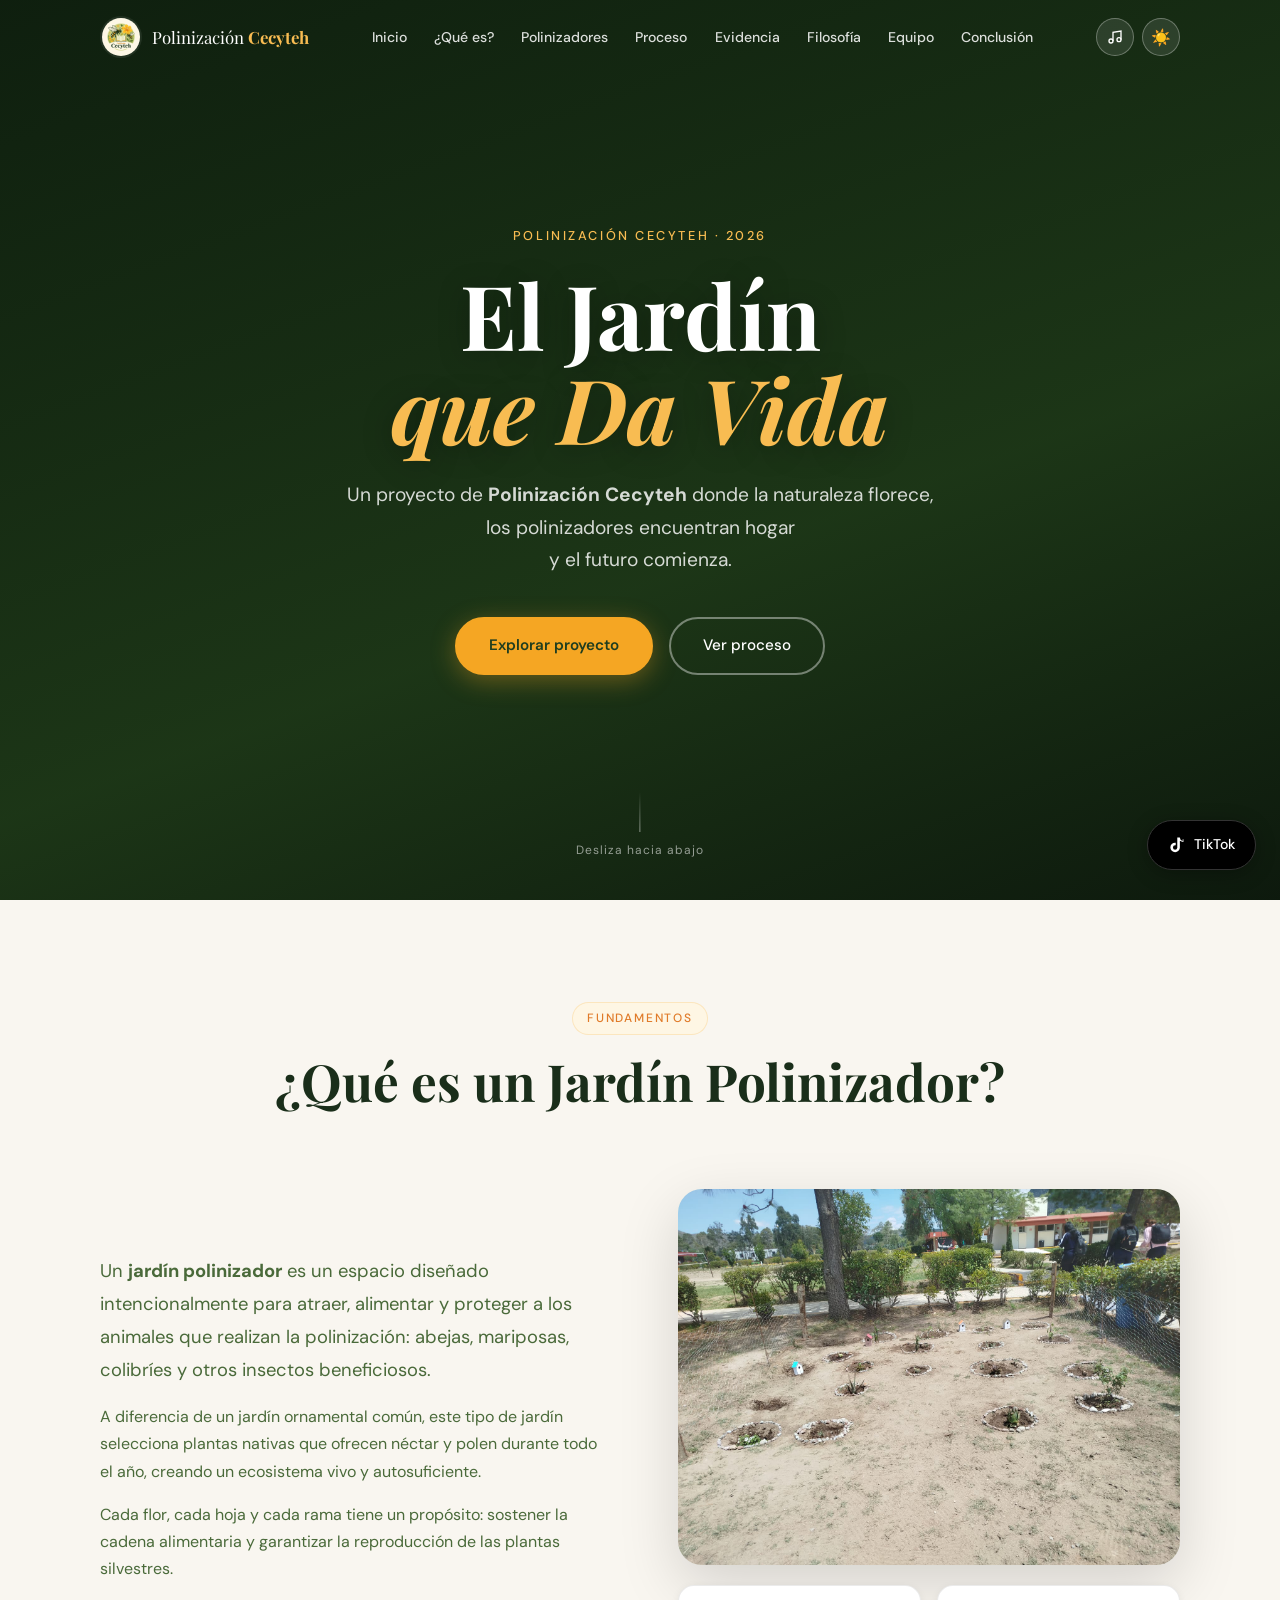
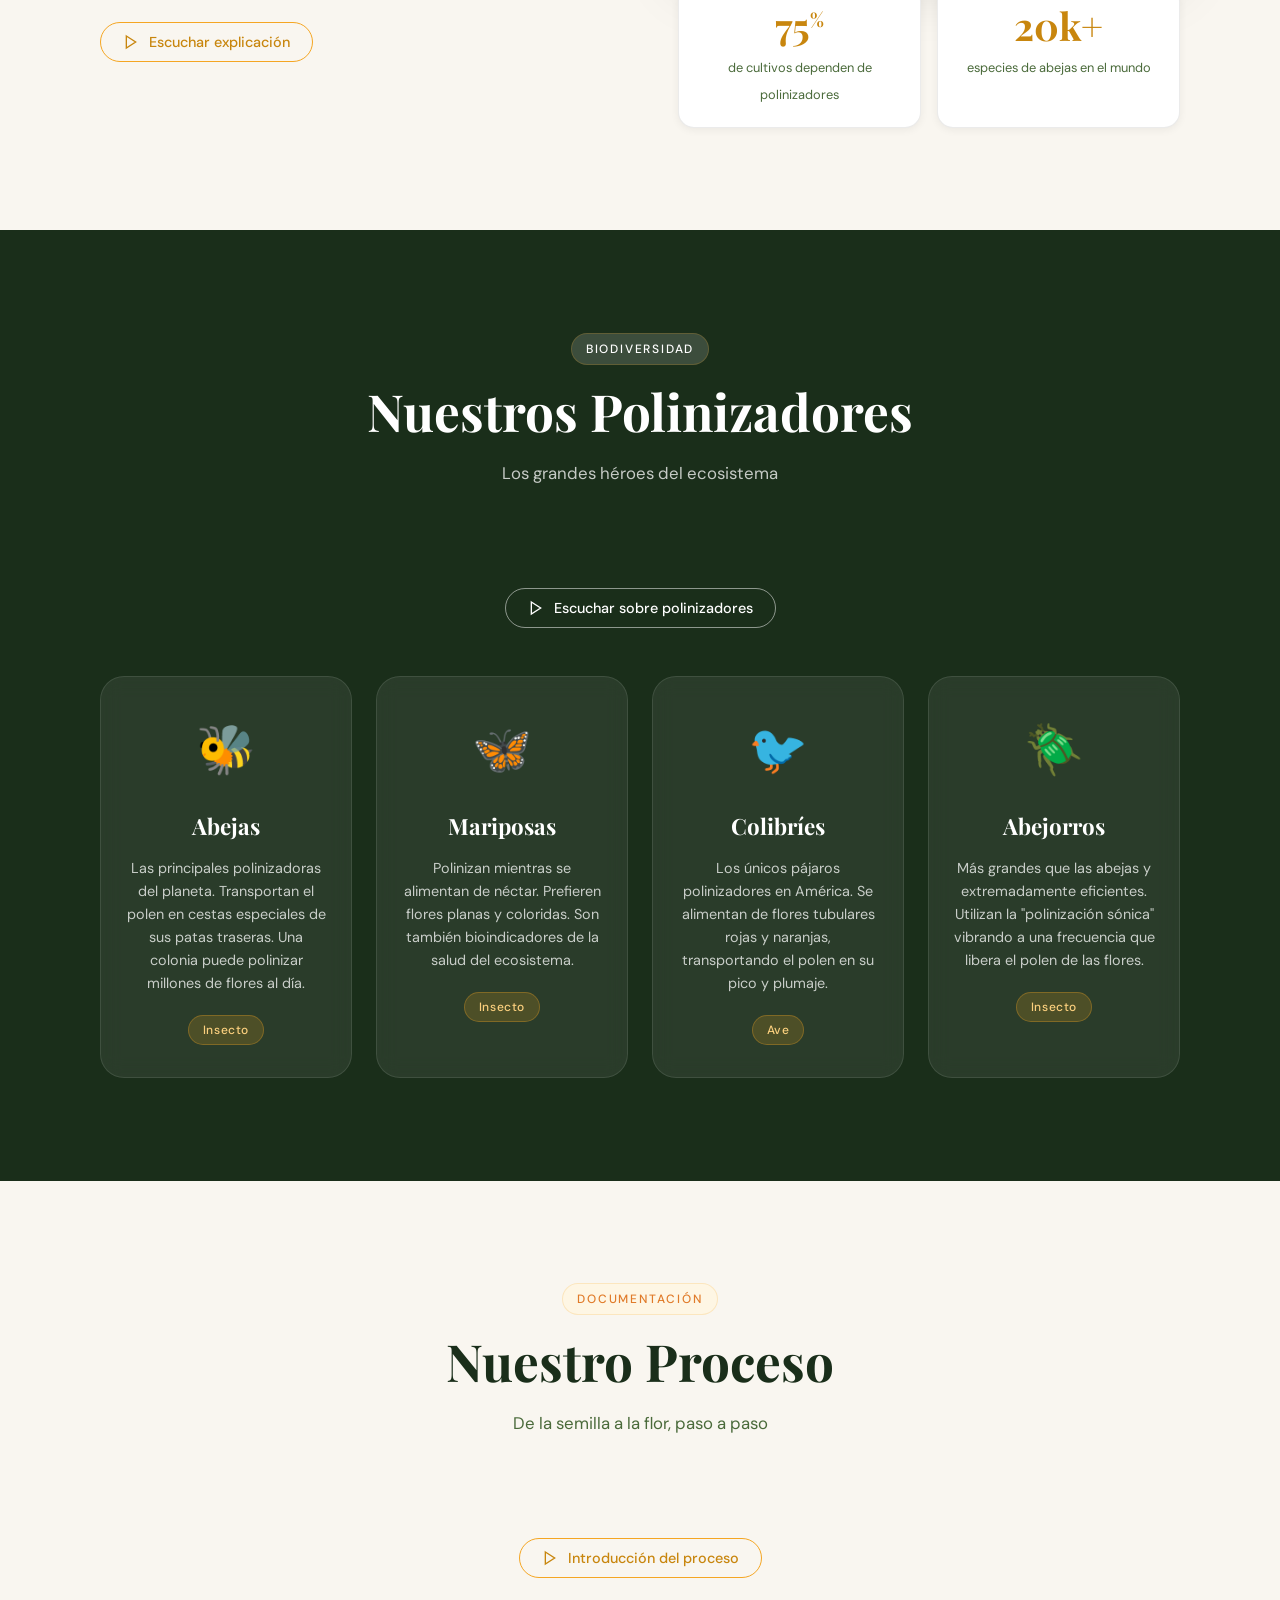
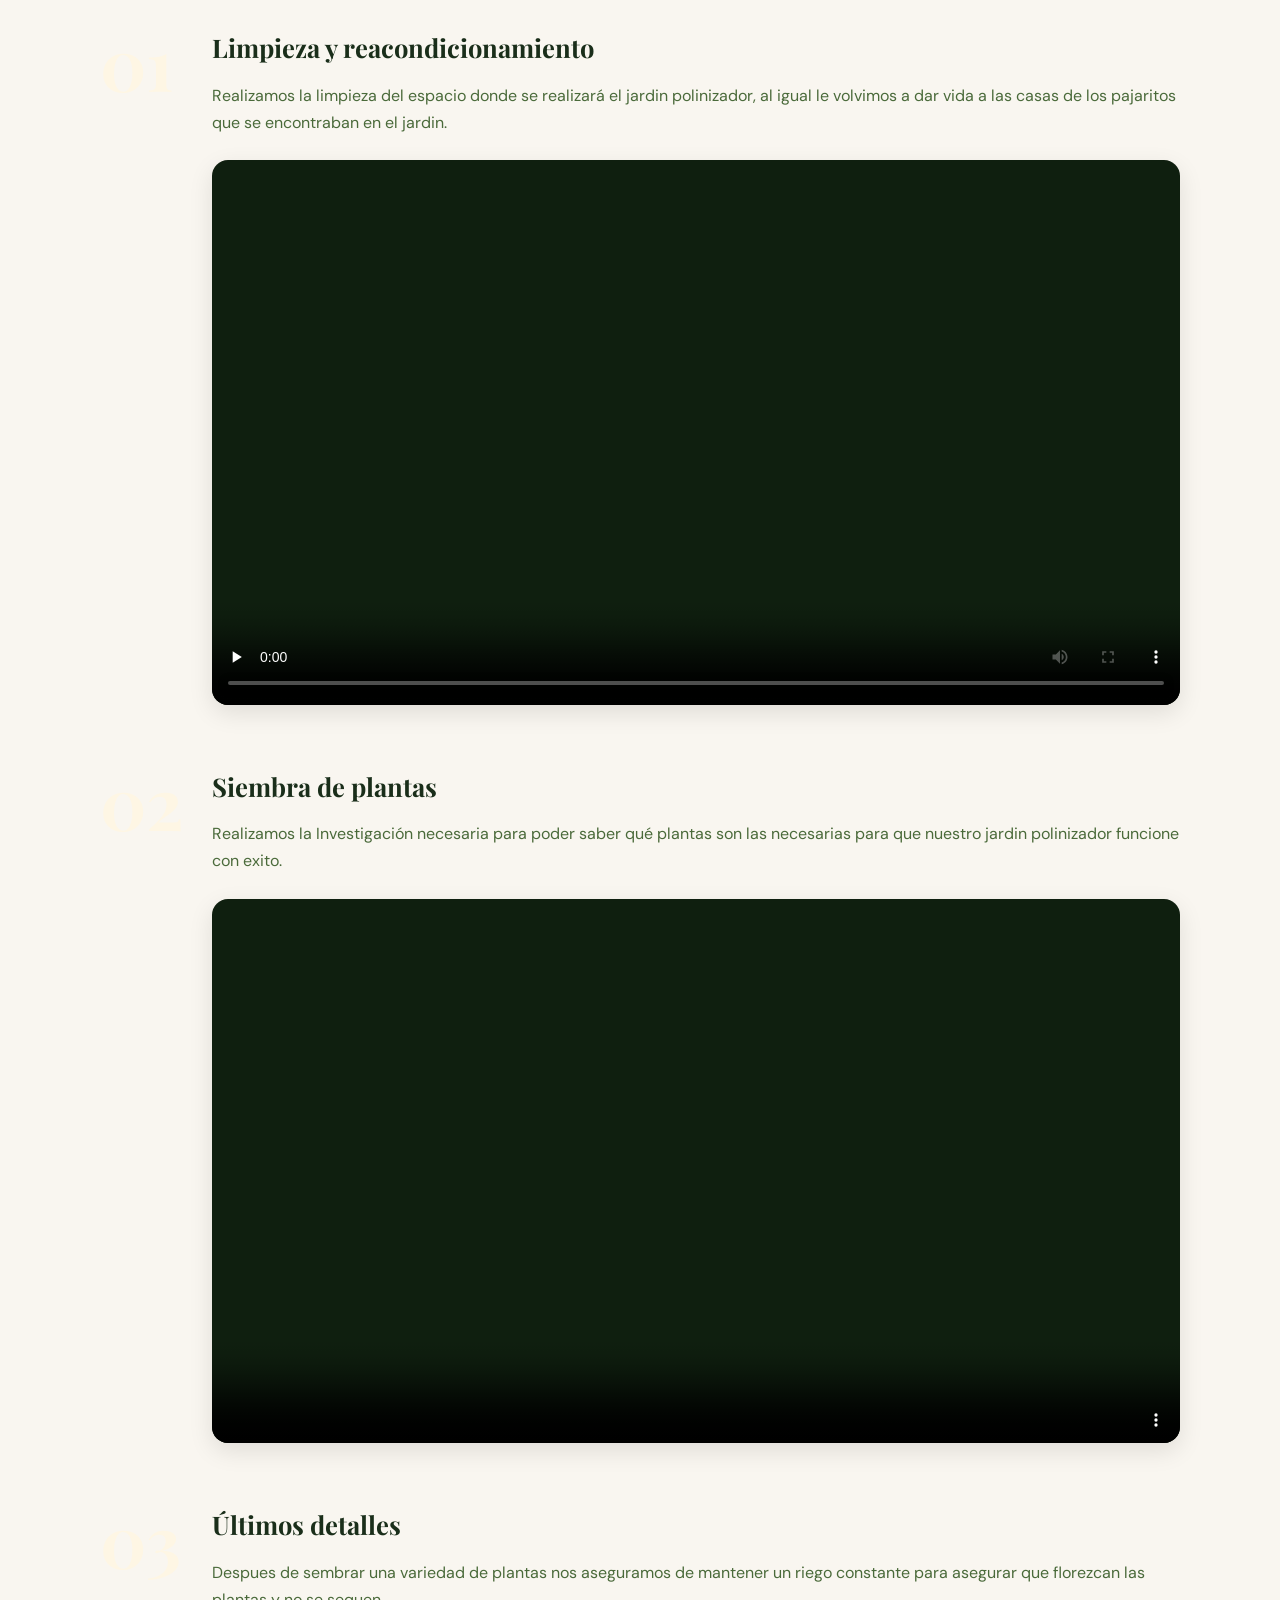
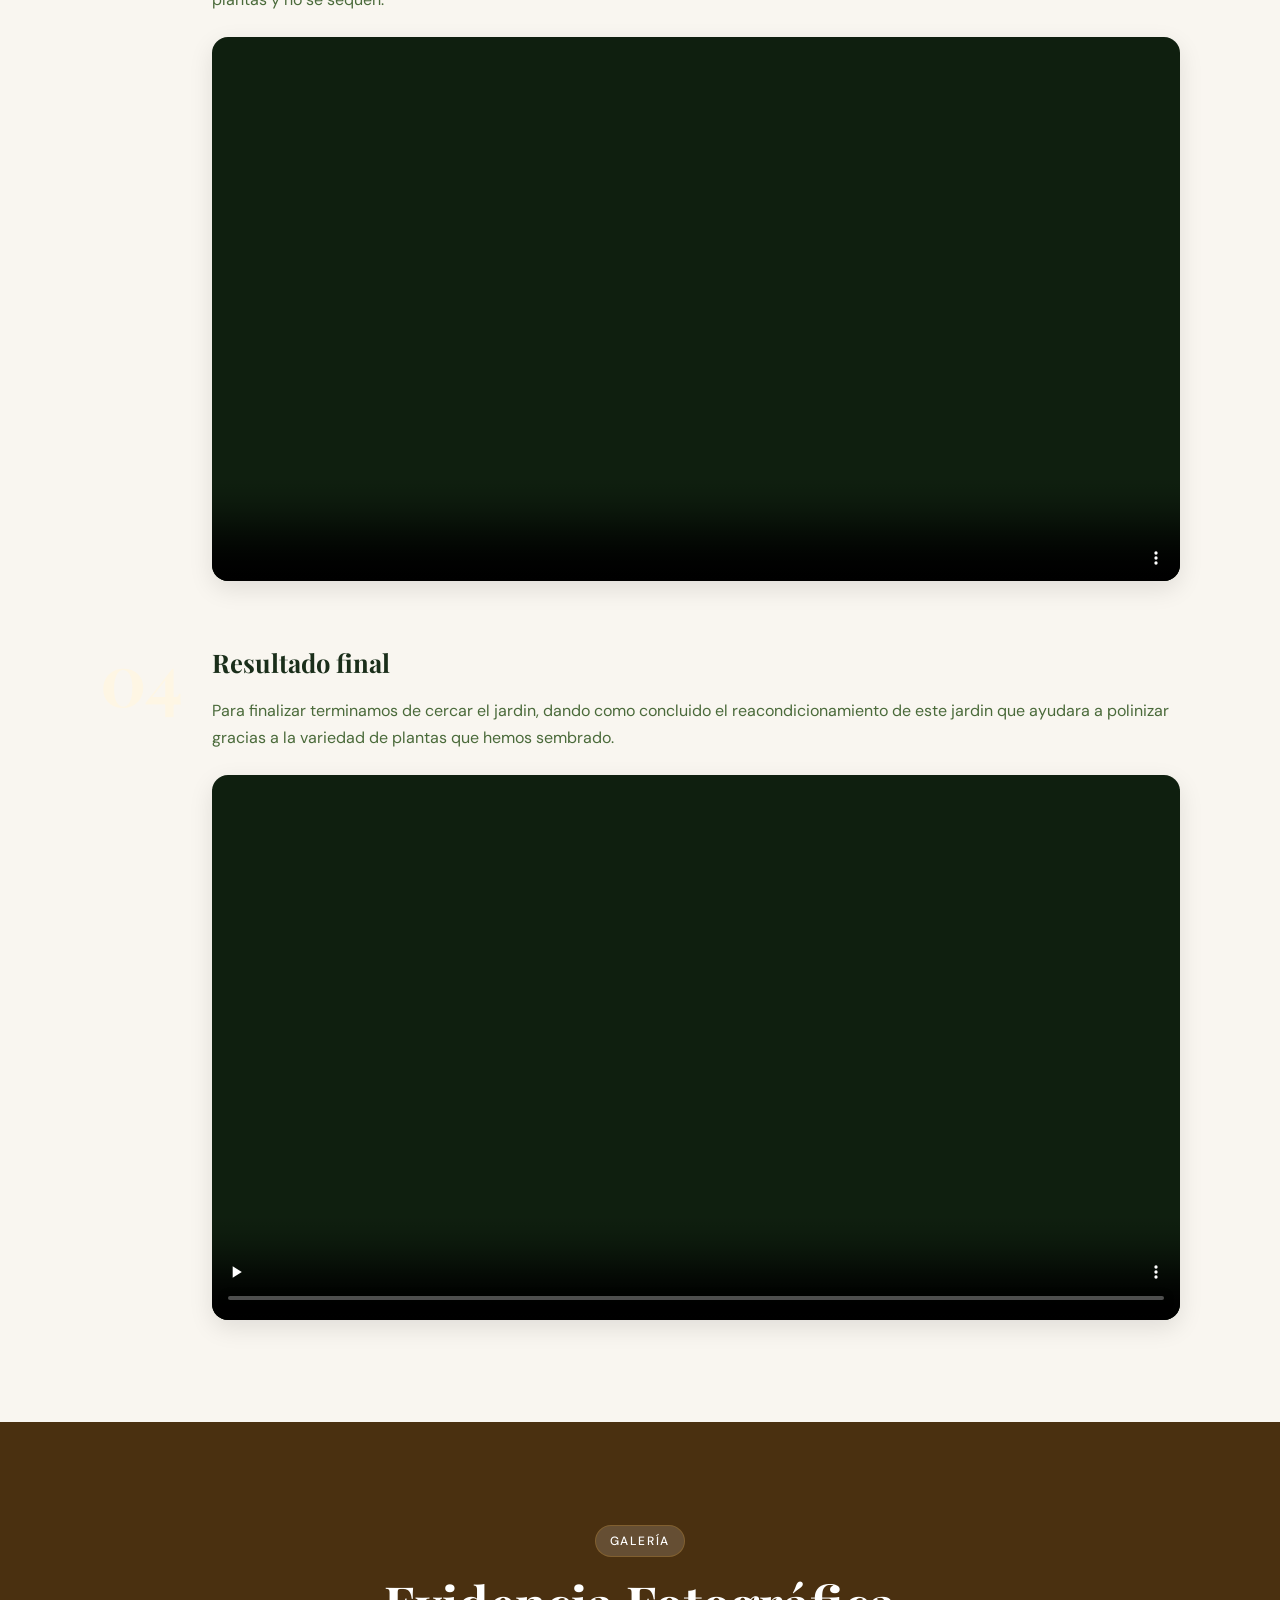
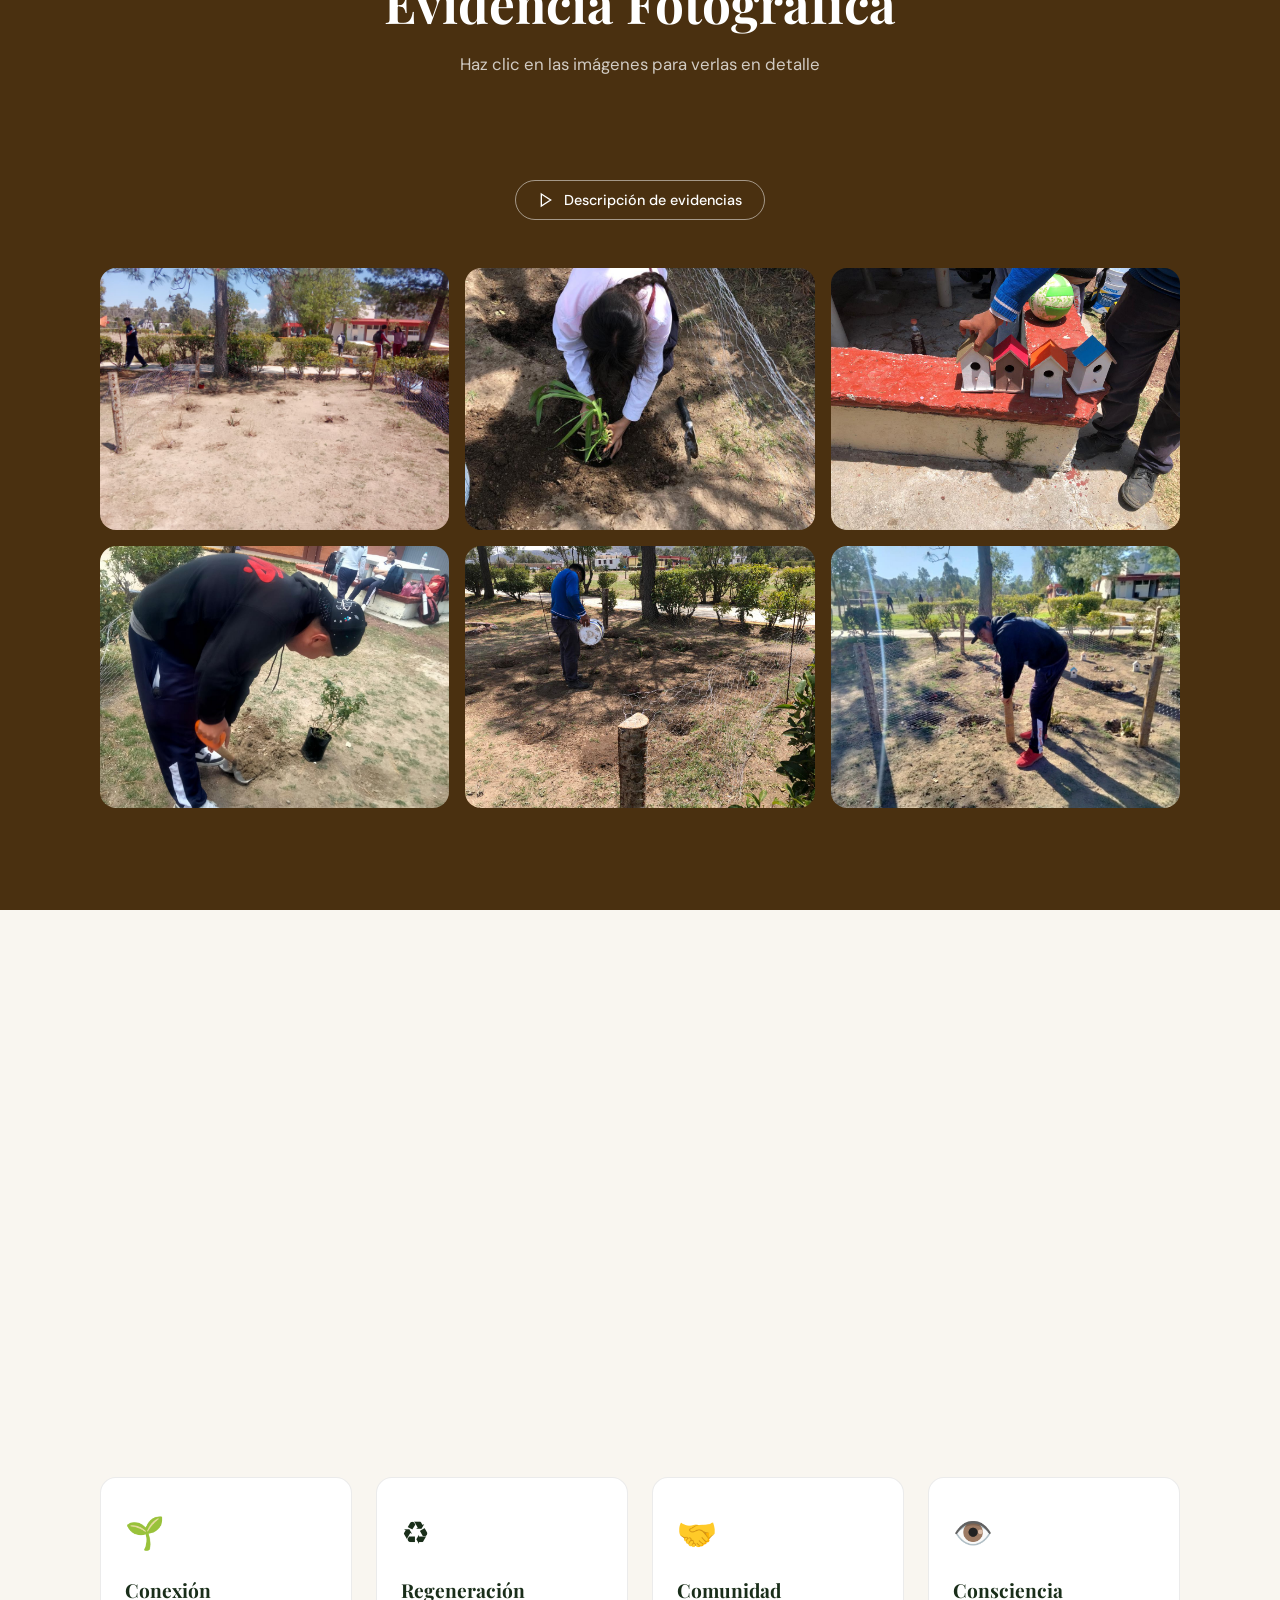
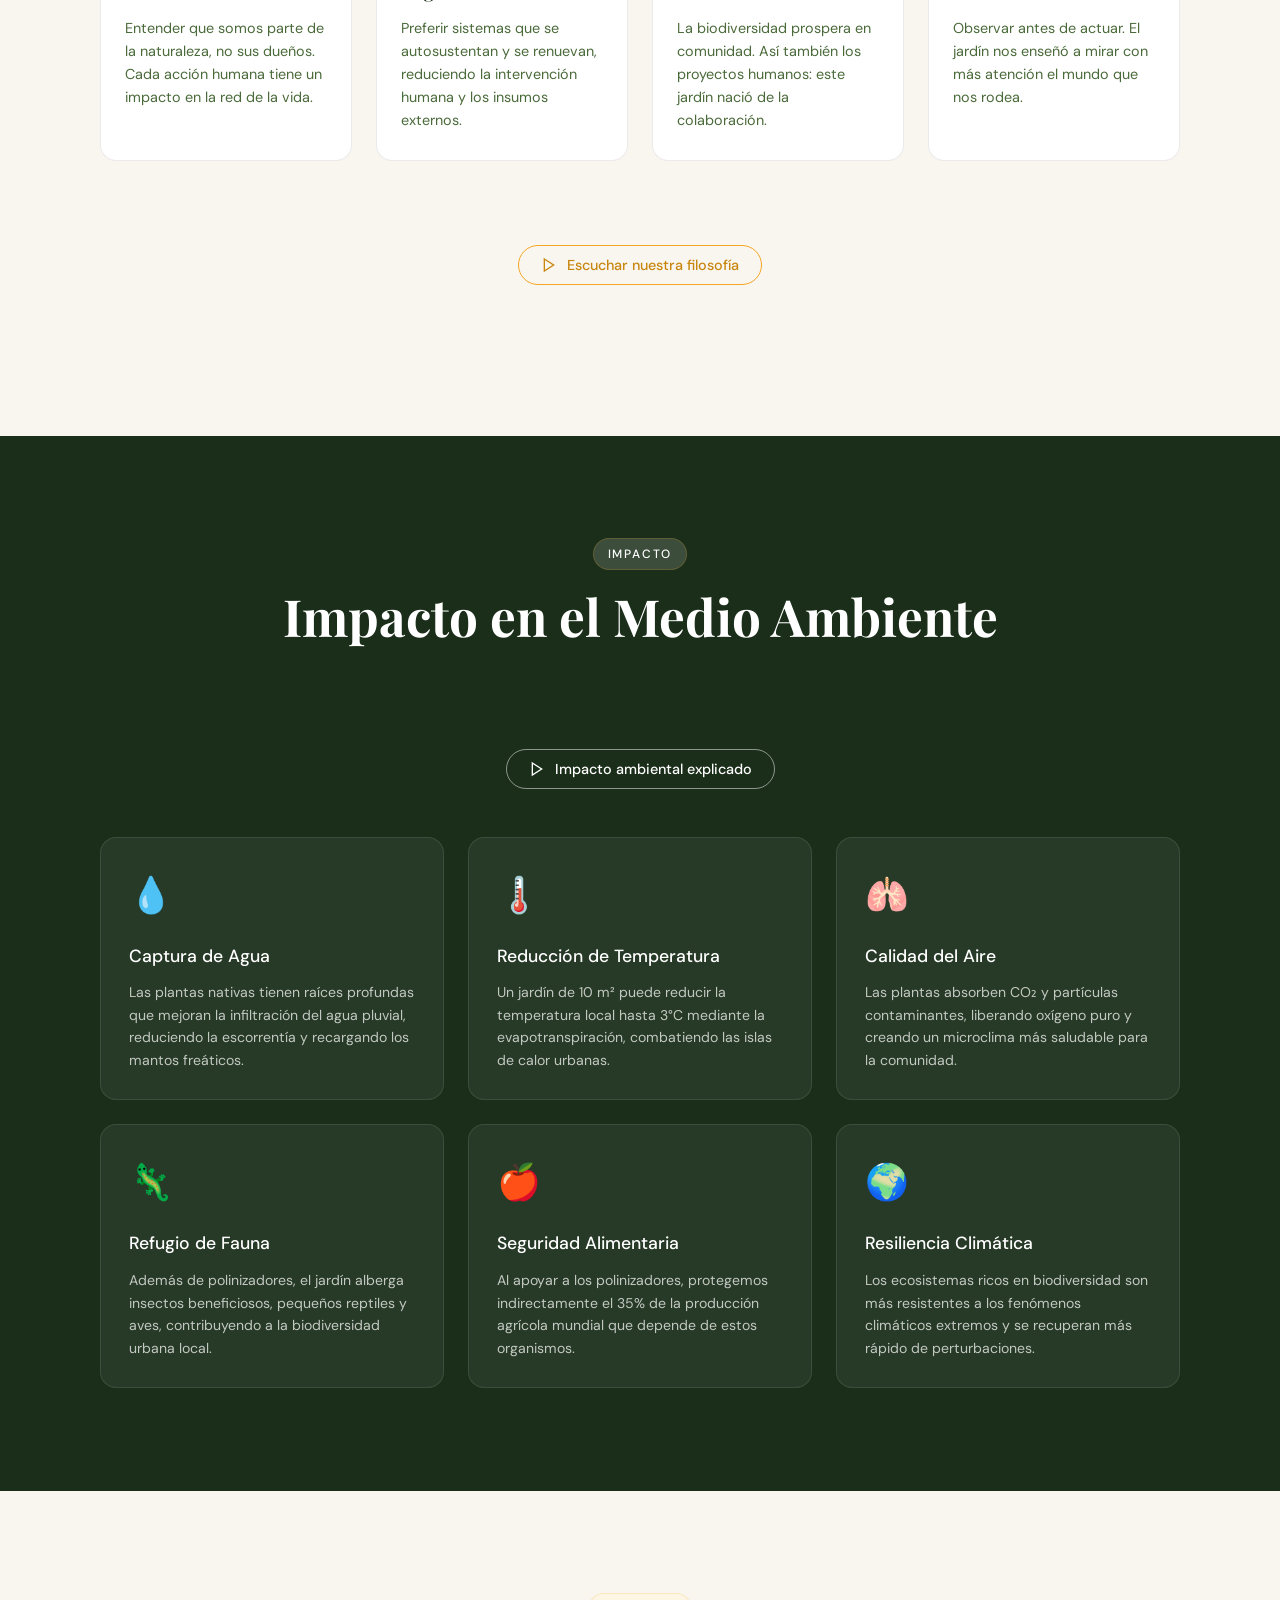
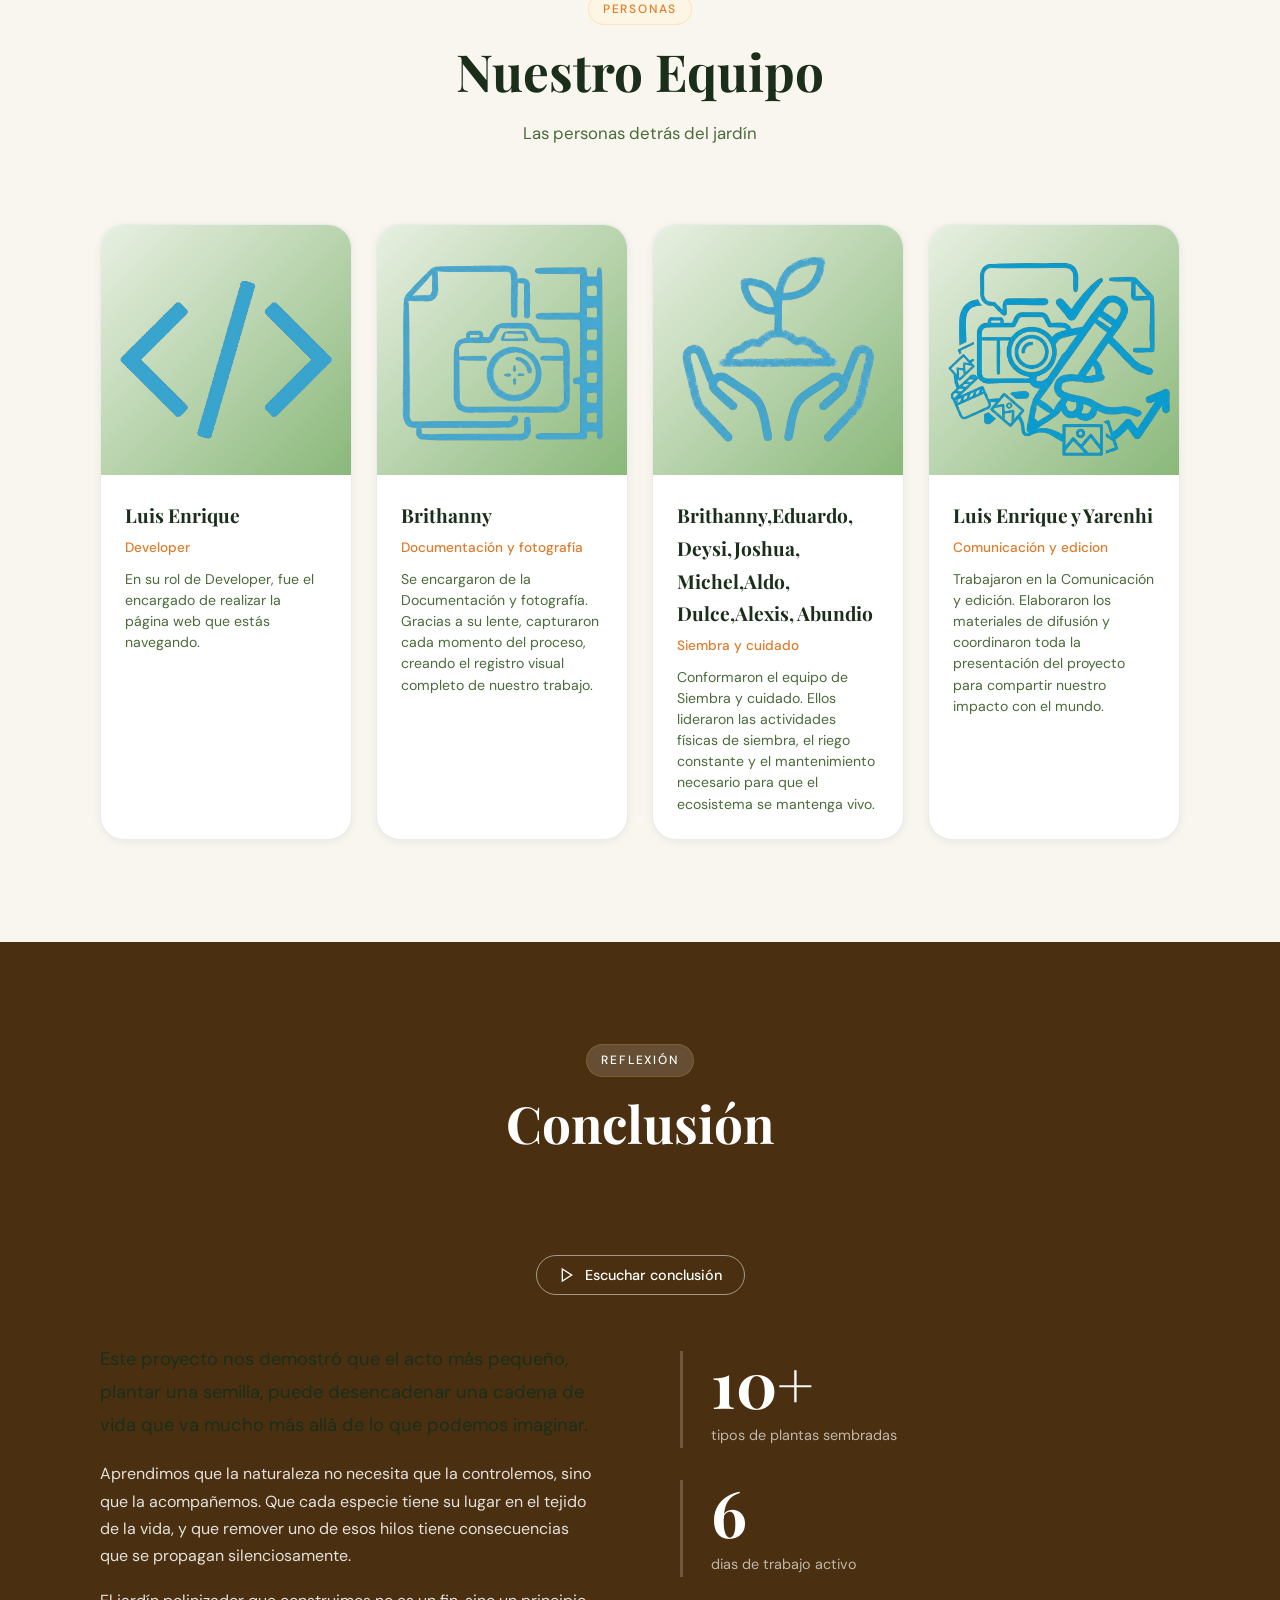
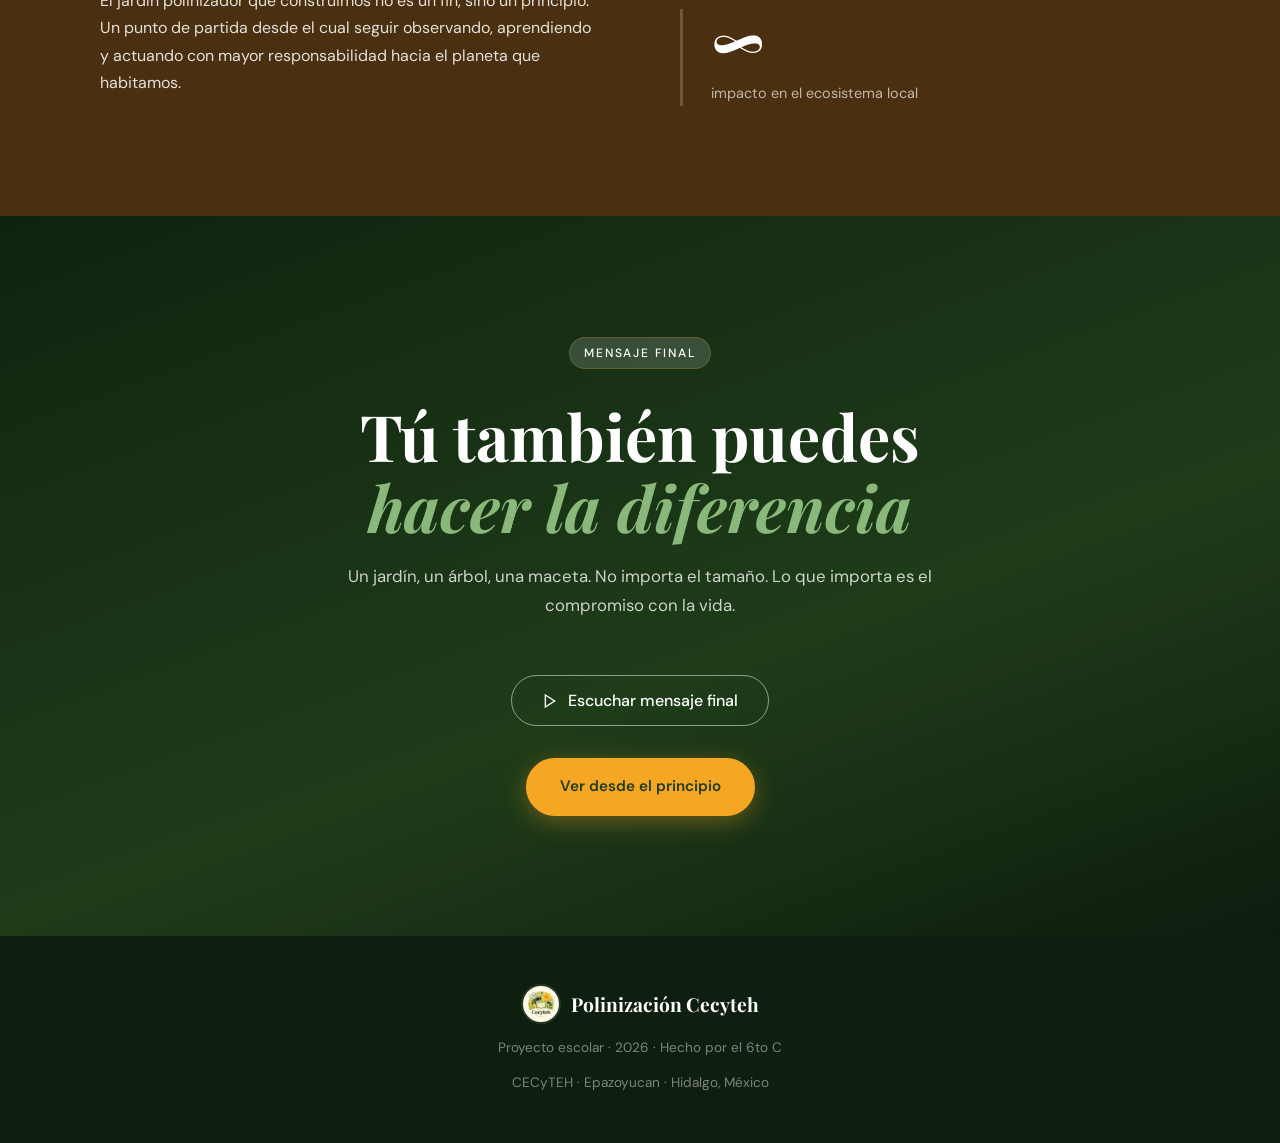
==== commit e89558ea: "Update index.html" ====
--- a/index.html
+++ b/index.html
@@ -444,7 +444,7 @@
             <img src="img/equipo2.png" alt="Miembro 2" loading="lazy" onerror="this.parentElement.classList.add('no-photo')" />
           </div>
           <div class="team-info">
-            <h3>Britani,Deysi,Joshua</h3>
+            <h3>Brithanny</h3>
             <p class="team-role">Documentación y fotografía</p>
             <p class="team-bio">Se encargaron de la Documentación y fotografía. Gracias a su lente, capturaron cada momento del proceso, creando el registro visual completo de nuestro trabajo.</p>
           </div>
@@ -454,8 +454,11 @@
             <img src="img/equipo3.png" alt="Miembro 3" loading="lazy" onerror="this.parentElement.classList.add('no-photo')" />
           </div>
           <div class="team-info">
-            <h3>Britani,Deysi,
-              Joshua,Aldo</h3>
+            <h3>Brithanny,Eduardo,
+              Deysi,Joshua,
+              Michel,Aldo,
+            Dulce,Alexis,
+            Abundio</h3>
             <p class="team-role">Siembra y cuidado</p>
             <p class="team-bio">Conformaron el equipo de Siembra y cuidado. Ellos lideraron las actividades físicas de siembra, el riego constante y el mantenimiento necesario para que el ecosistema se mantenga vivo.</p>
           </div>
@@ -575,4 +578,4 @@
   <!-- Script principal -->
   <script src="script.js"></script>
 </body>
-</html>+</html>
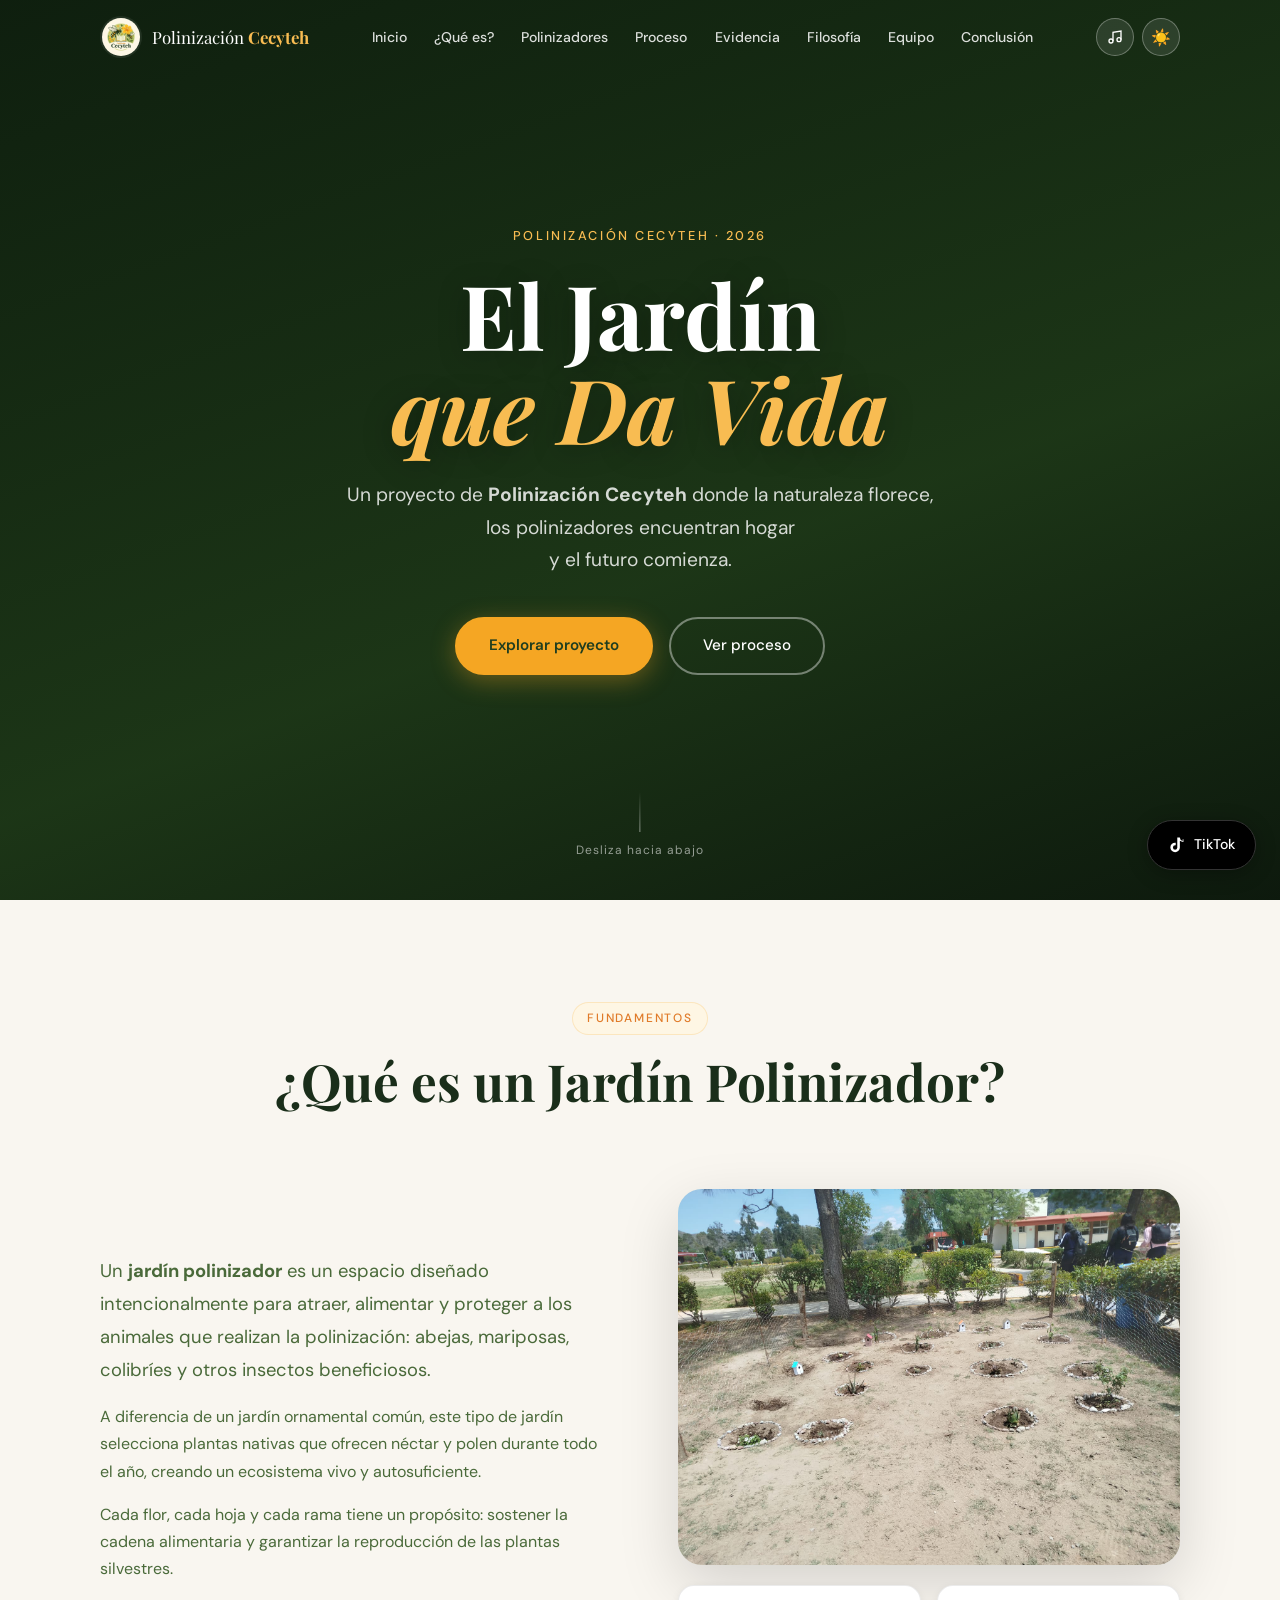
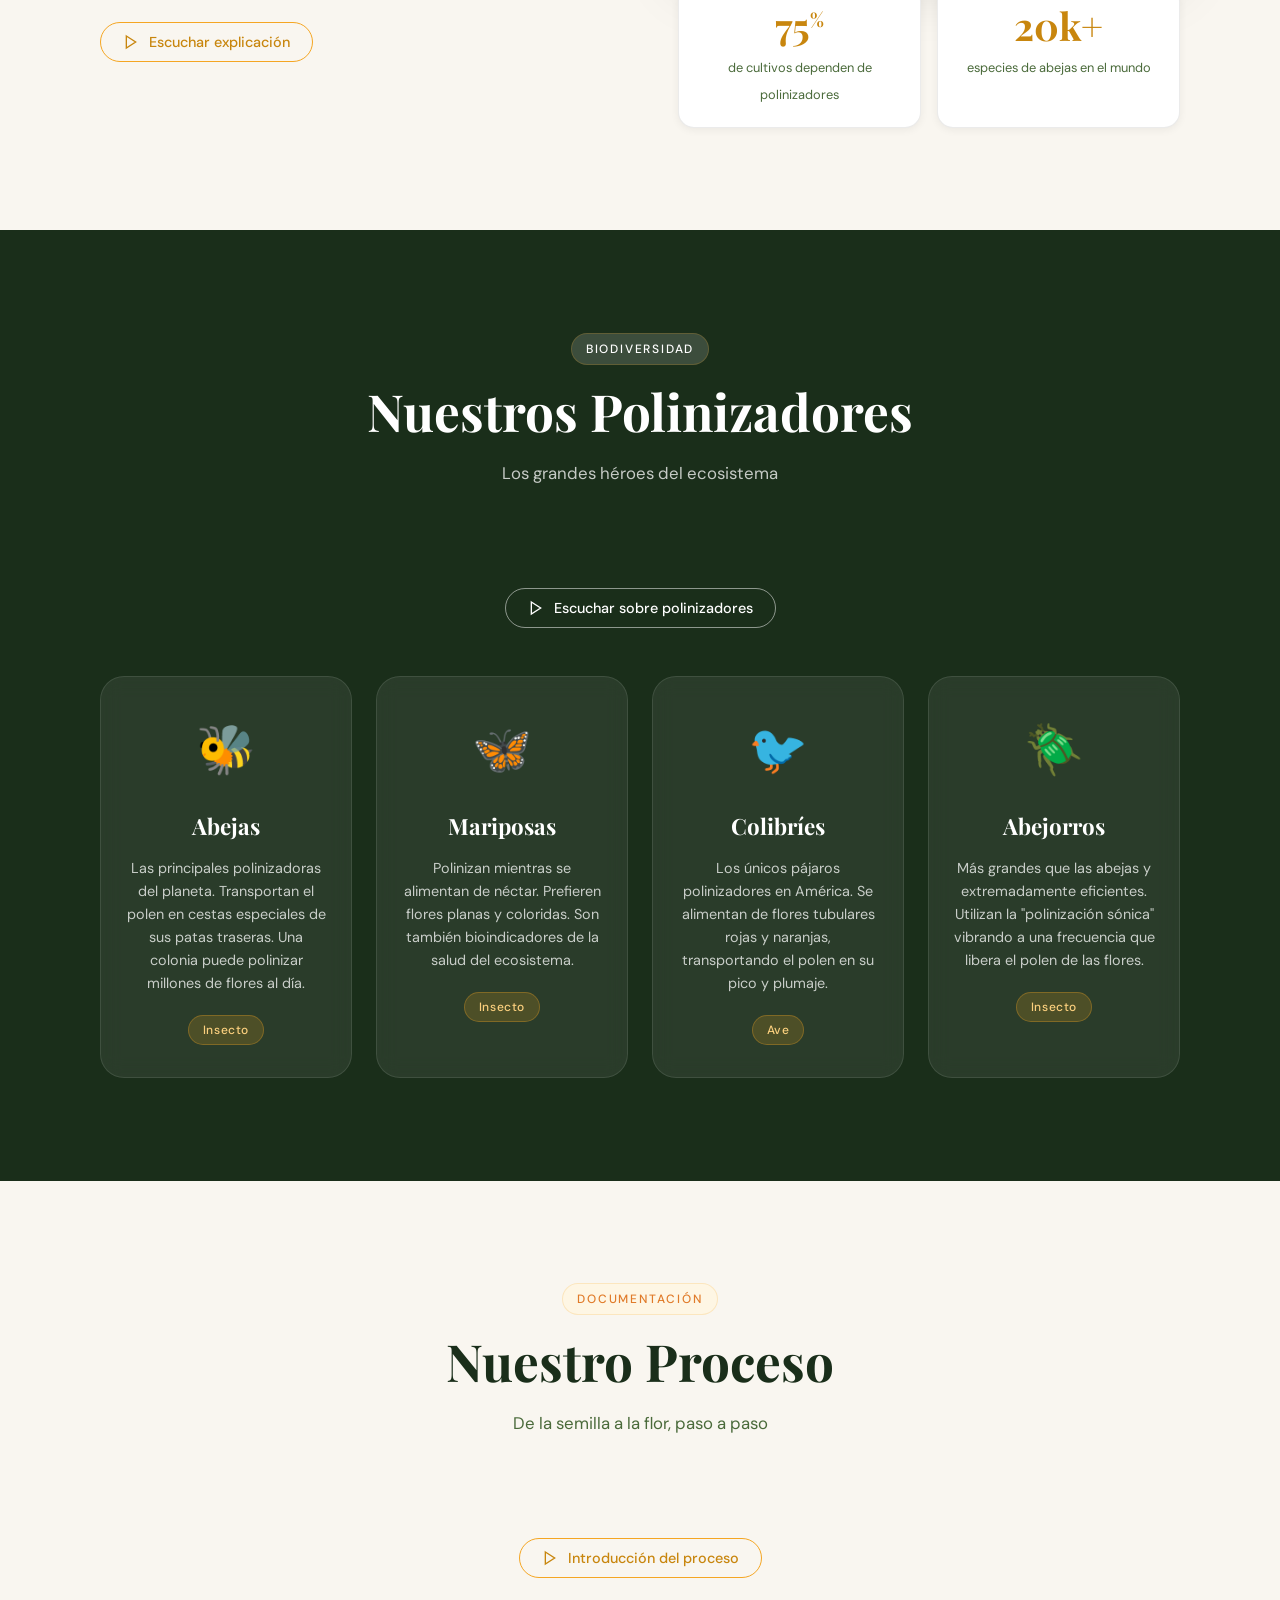
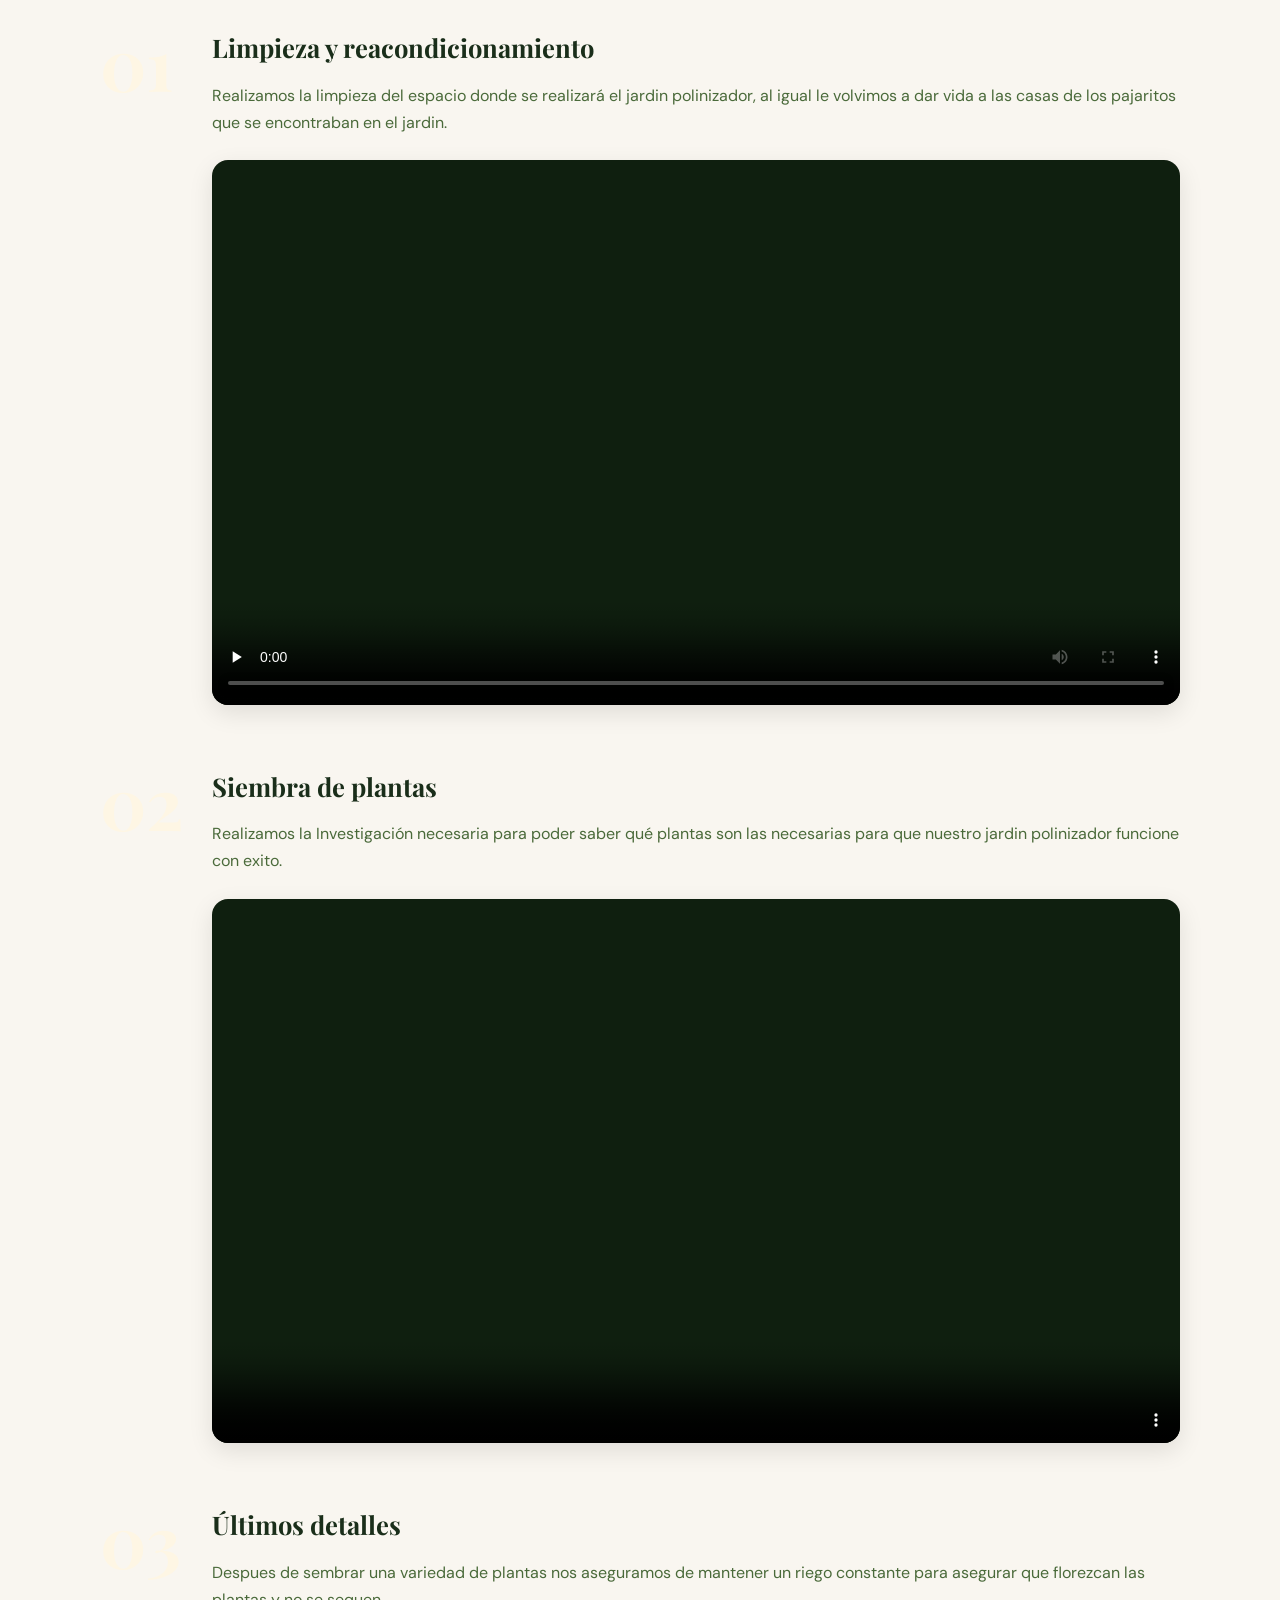
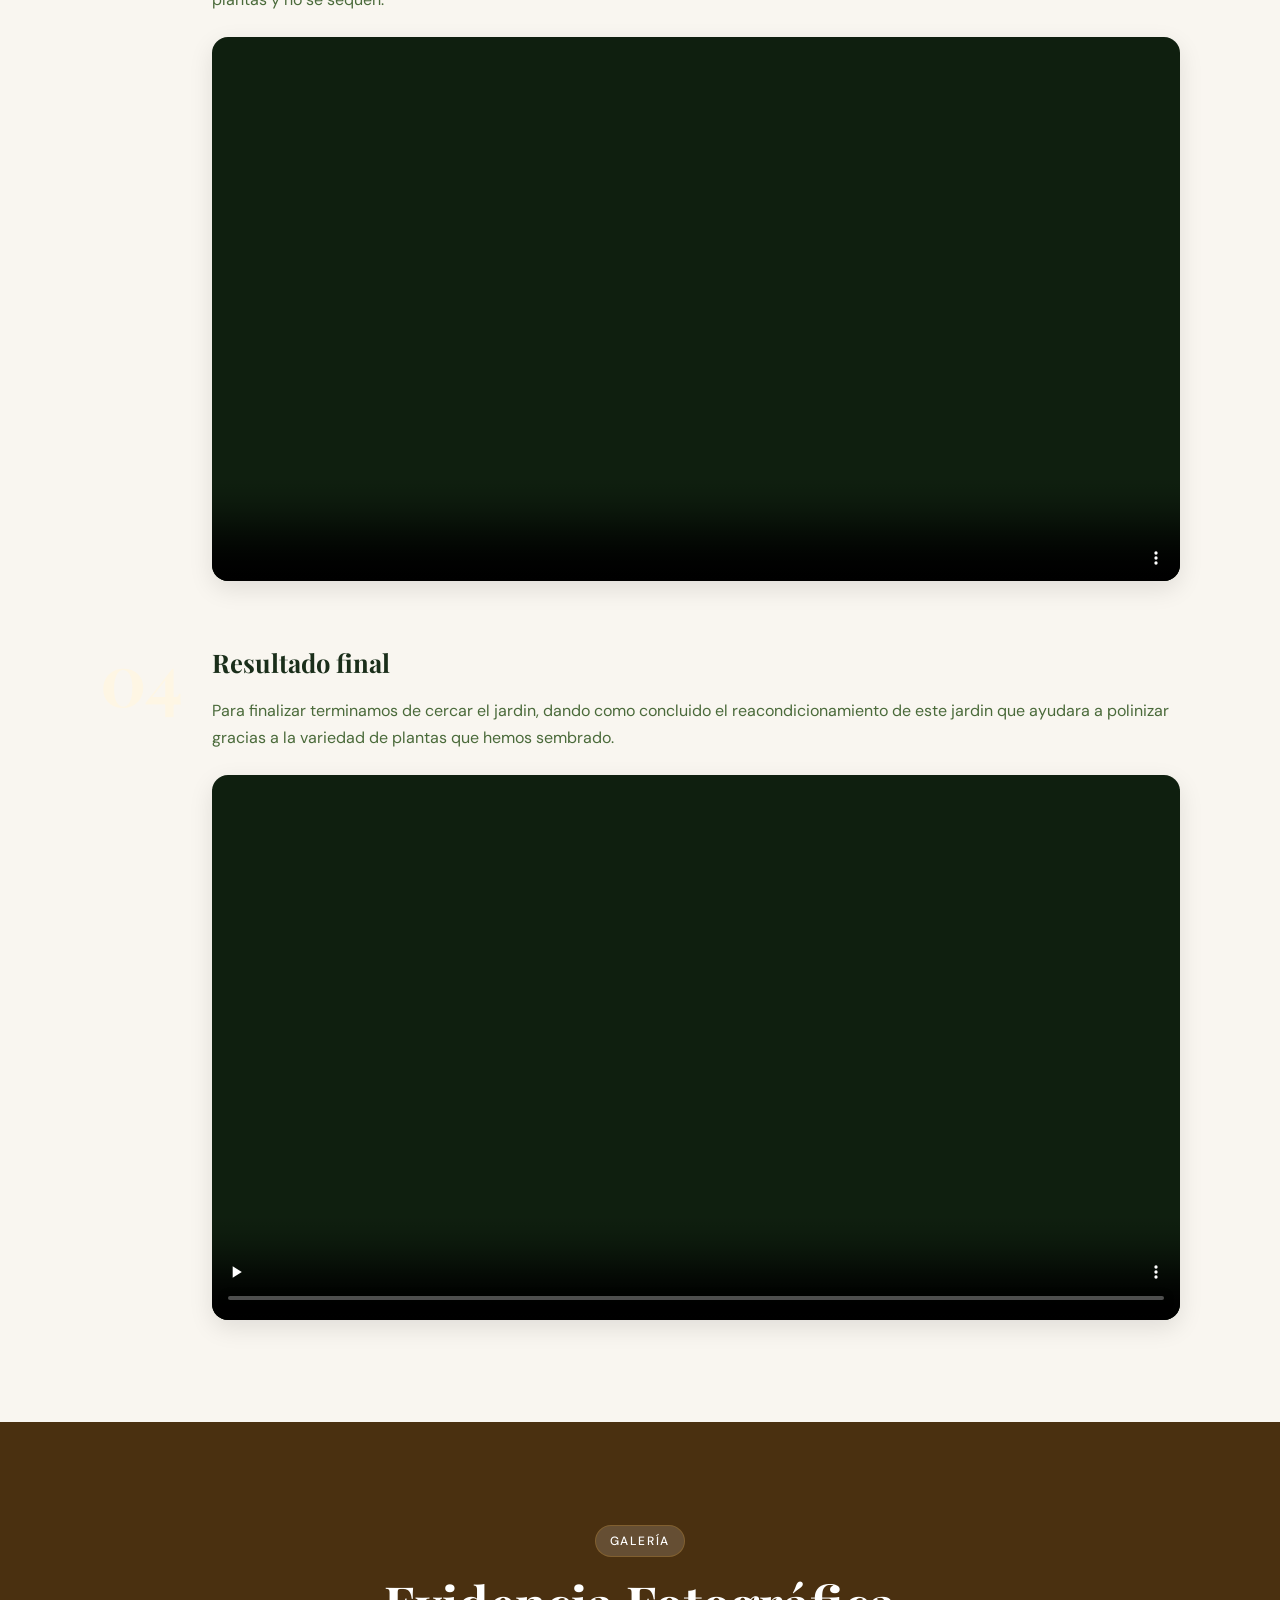
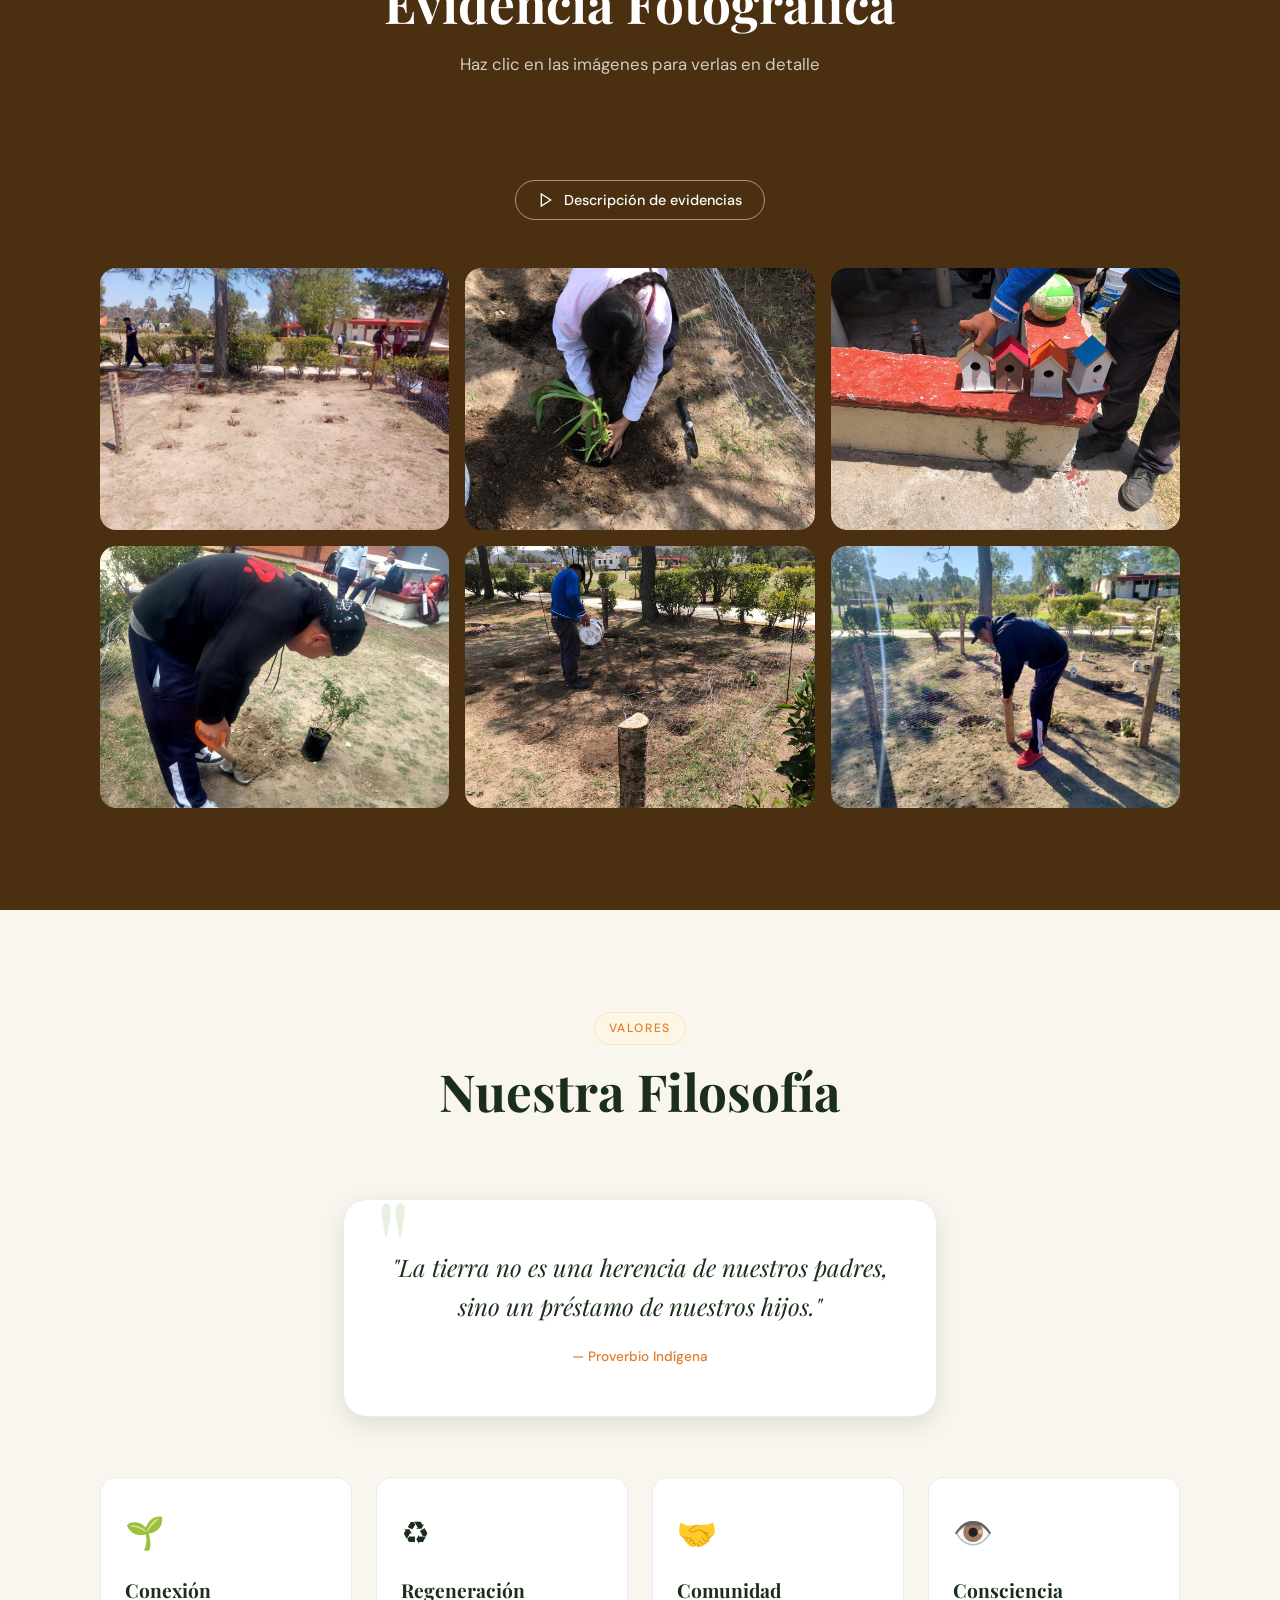
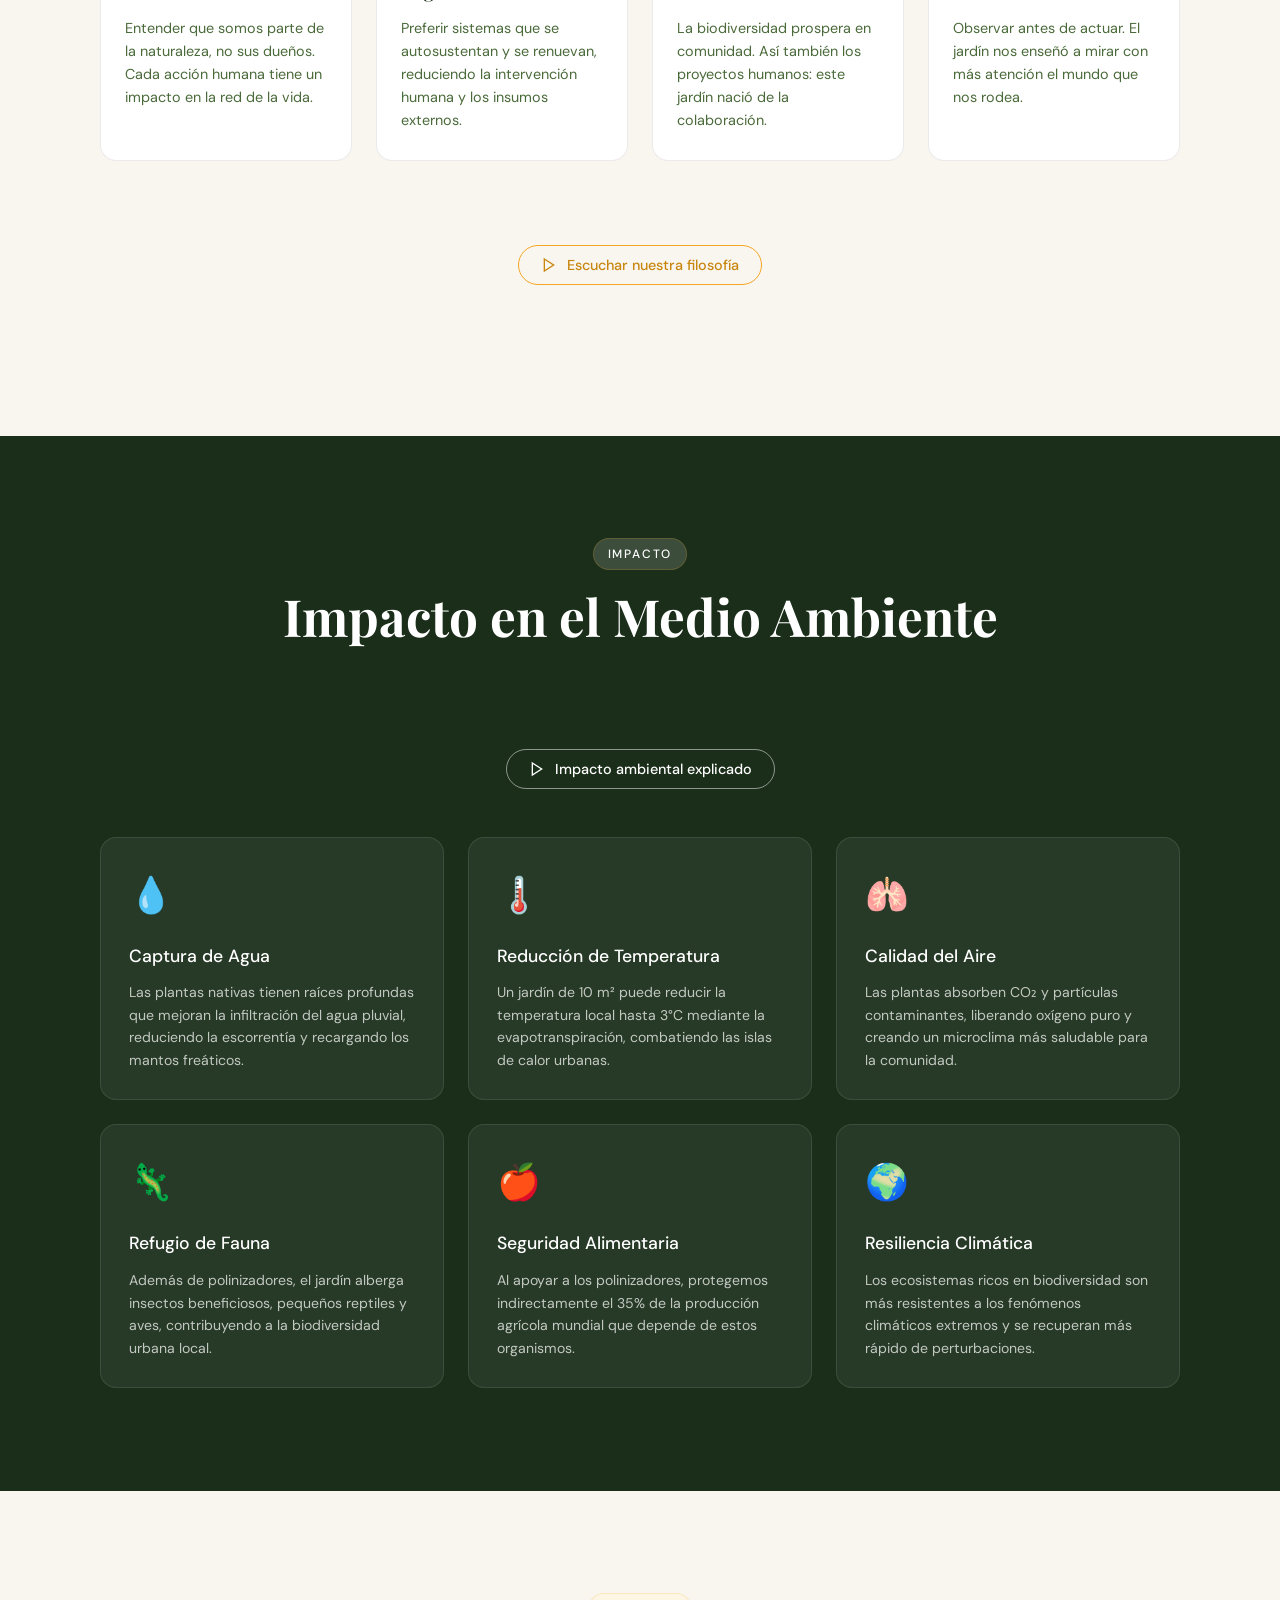
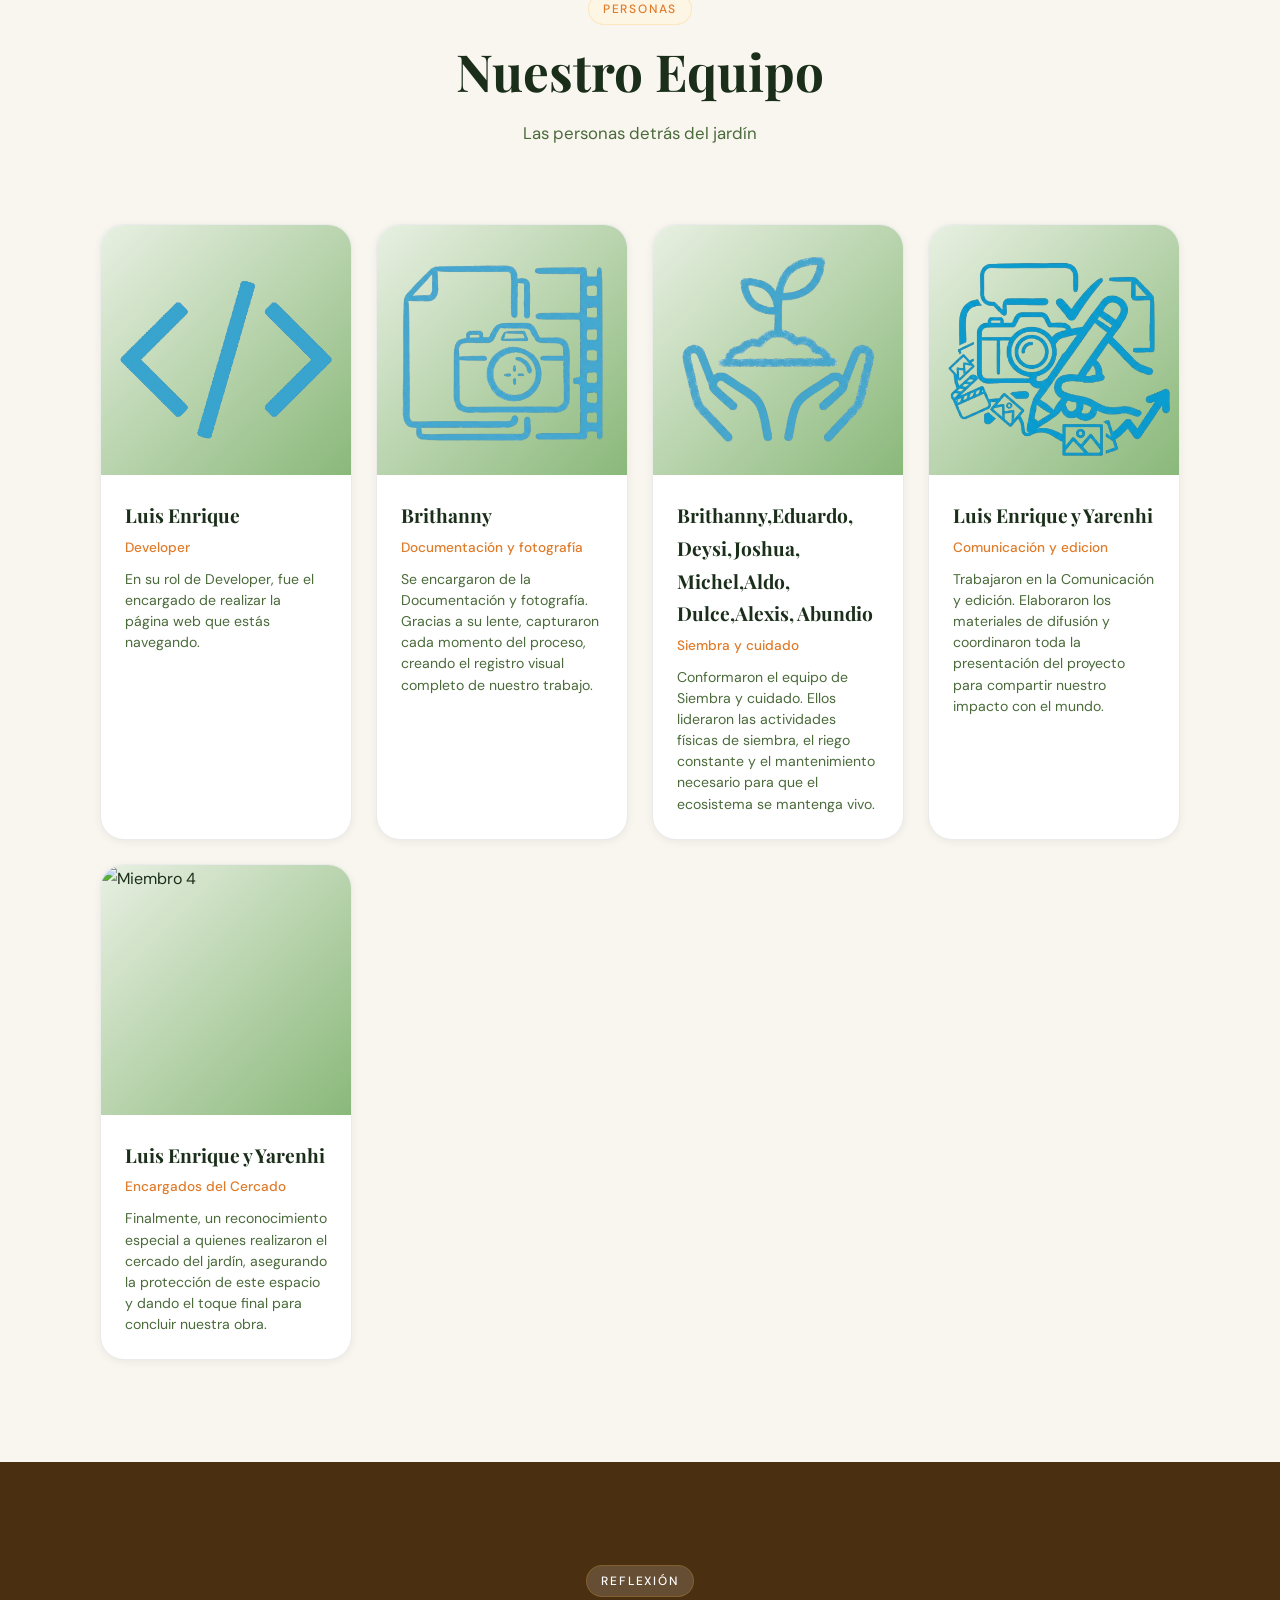
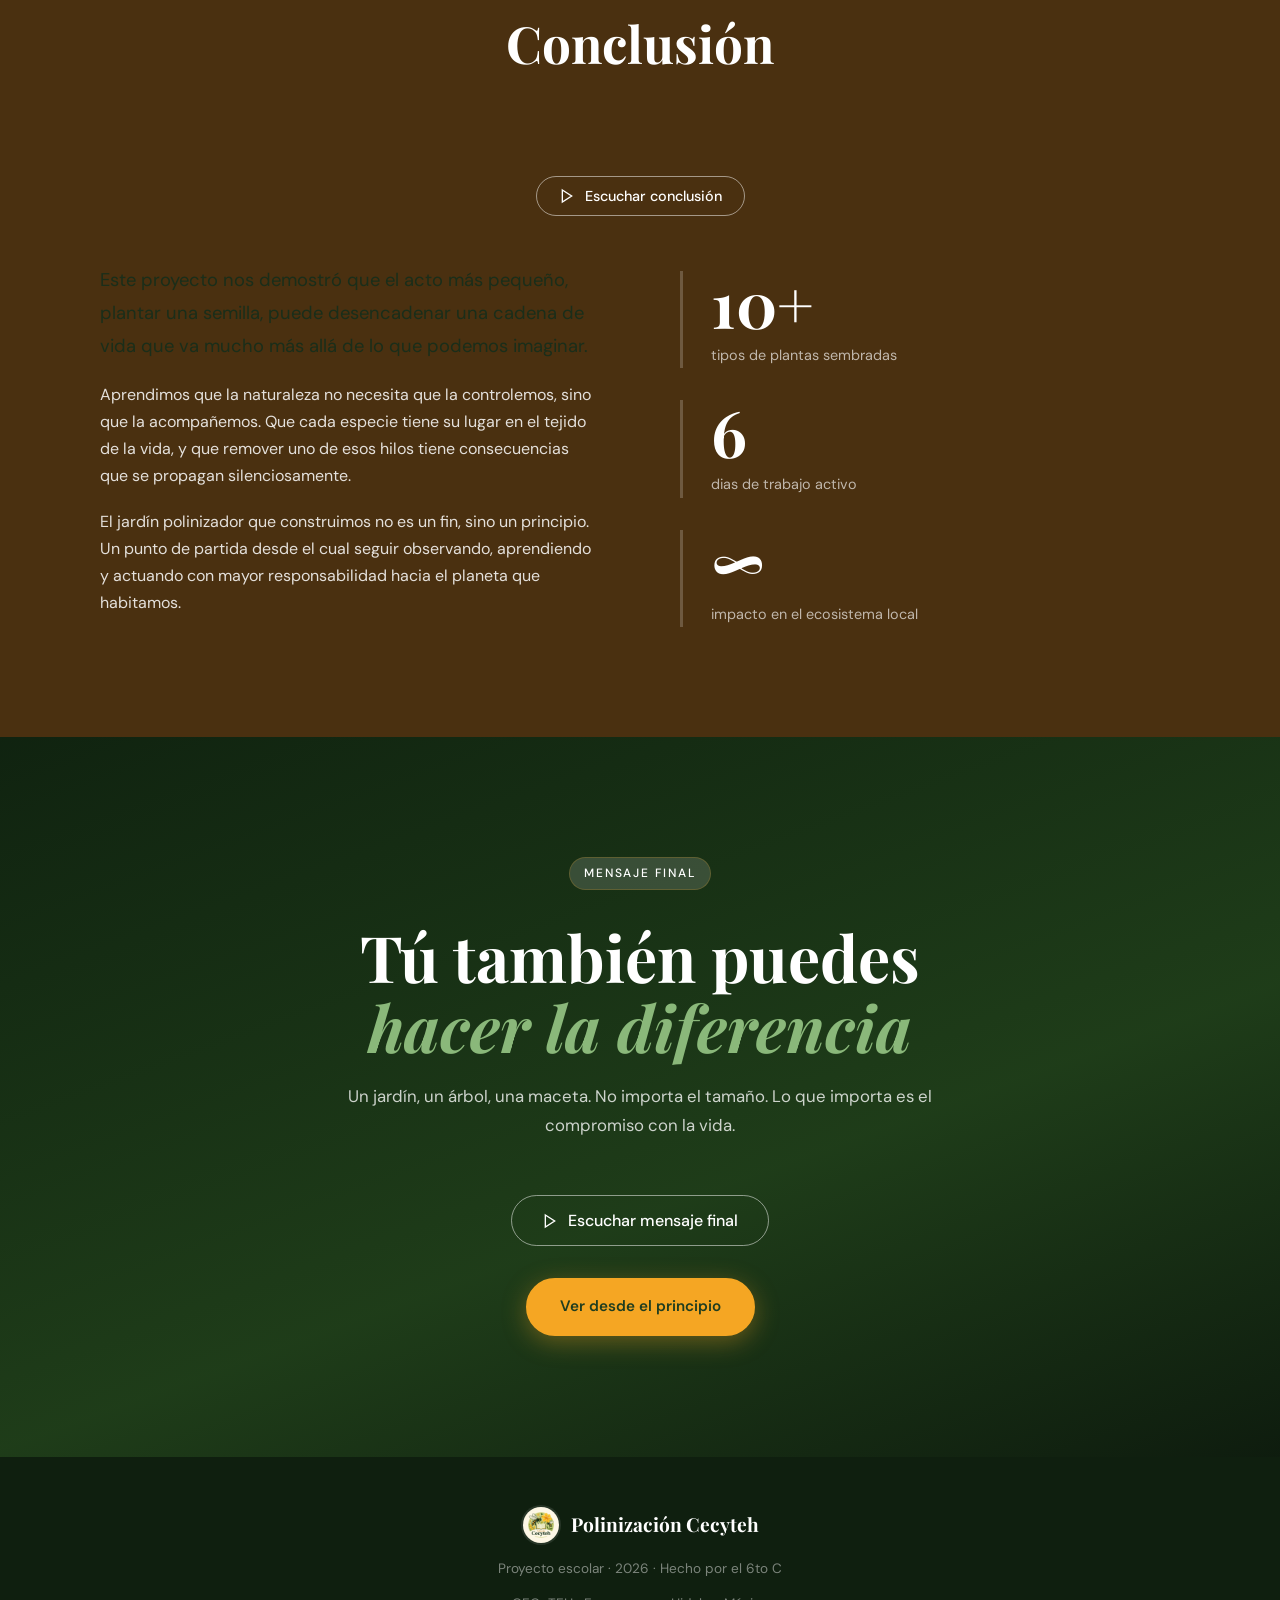
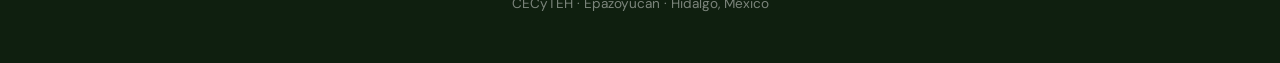
==== commit c8532ed9: "Update index.html" ====
--- a/index.html
+++ b/index.html
@@ -472,7 +472,16 @@
             <p class="team-role">Comunicación y edicion</p>
             <p class="team-bio">Trabajaron en la Comunicación y edición. Elaboraron los materiales de difusión y coordinaron toda la presentación del proyecto para compartir nuestro impacto con el mundo.</p>
           </div>
-          
+          </div>
+        <div class="team-card reveal-up delay-3">
+          <div class="team-photo">
+            <img src="img/equipo5.png" alt="Miembro 4" loading="lazy" onerror="this.parentElement.classList.add('no-photo')" />
+          </div>
+          <div class="team-info">
+            <h3>Luis Enrique y Yarenhi</h3>
+            <p class="team-role">Encargados del Cercado</p>
+            <p class="team-bio">Finalmente, un reconocimiento especial a quienes realizaron el cercado del jardín, asegurando la protección de este espacio y dando el toque final para concluir nuestra obra.</p>
+          </div>
         </div>
       </div>
     </div>
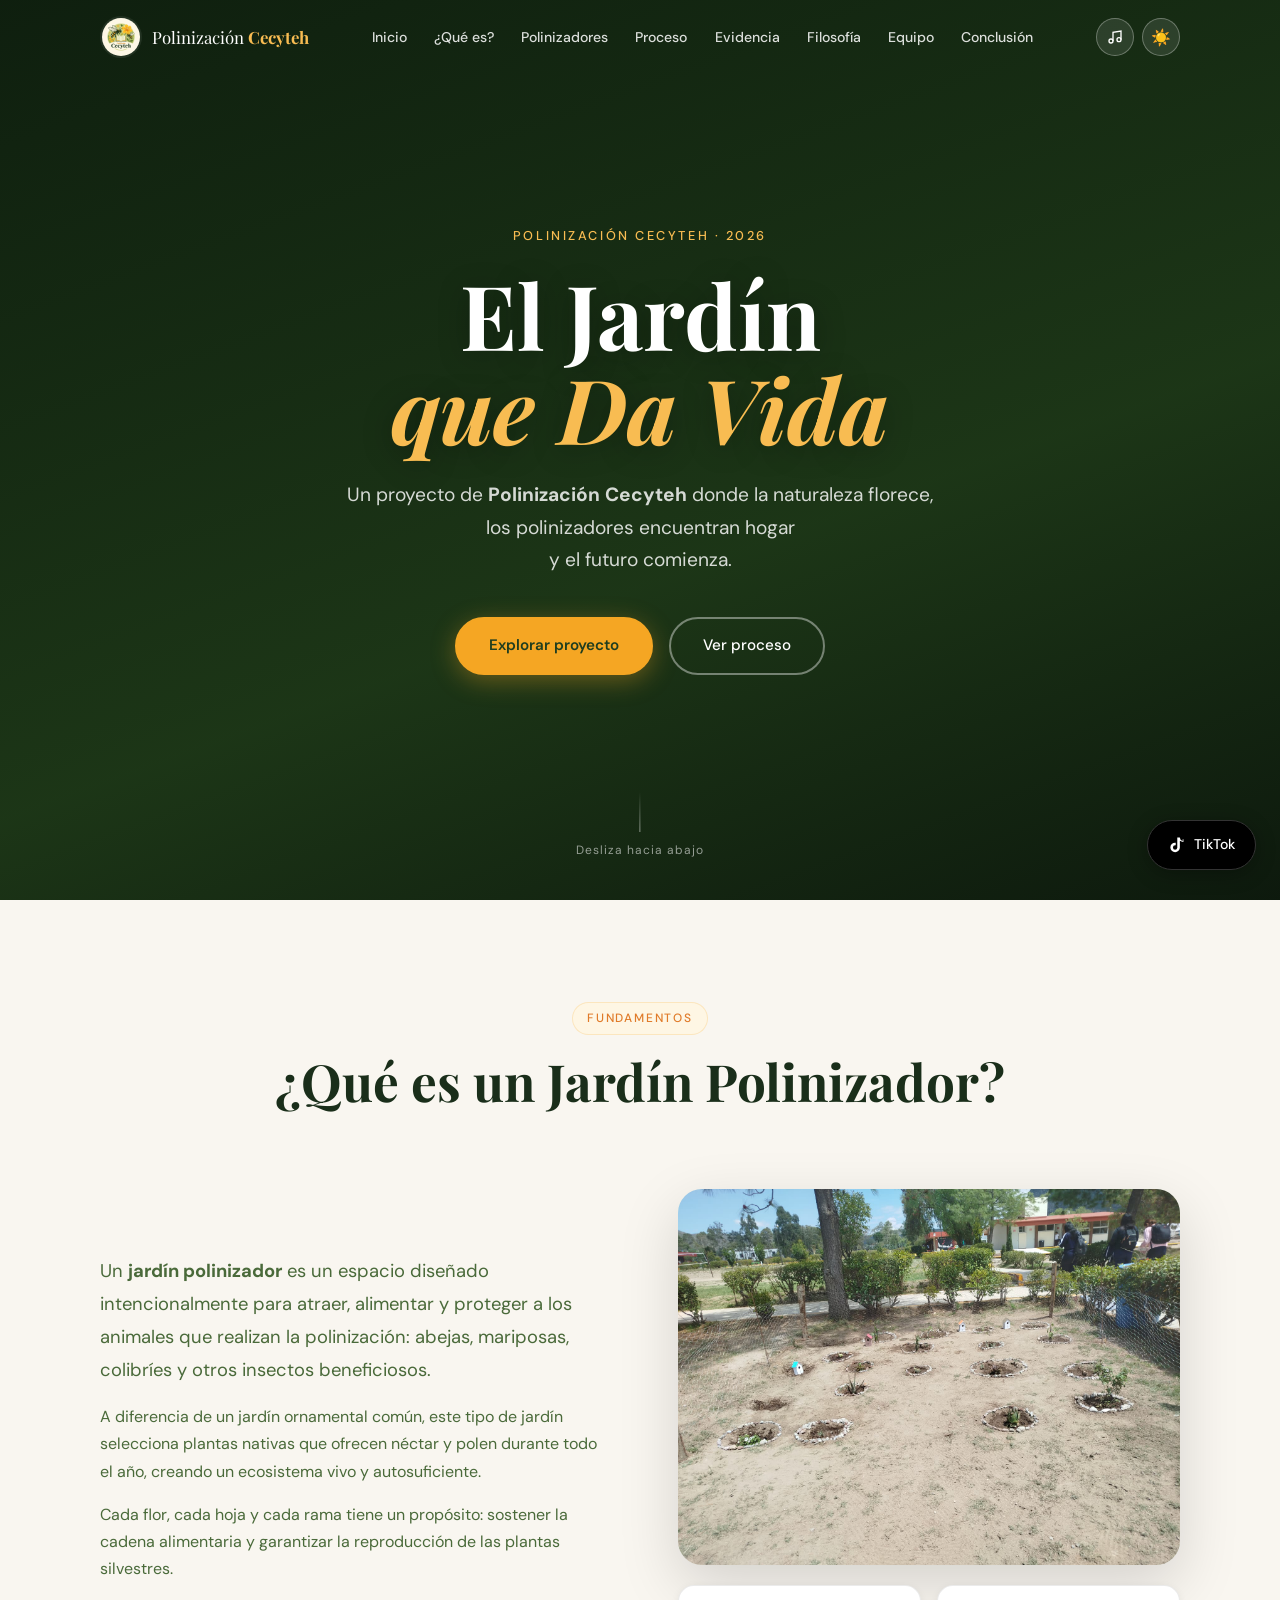
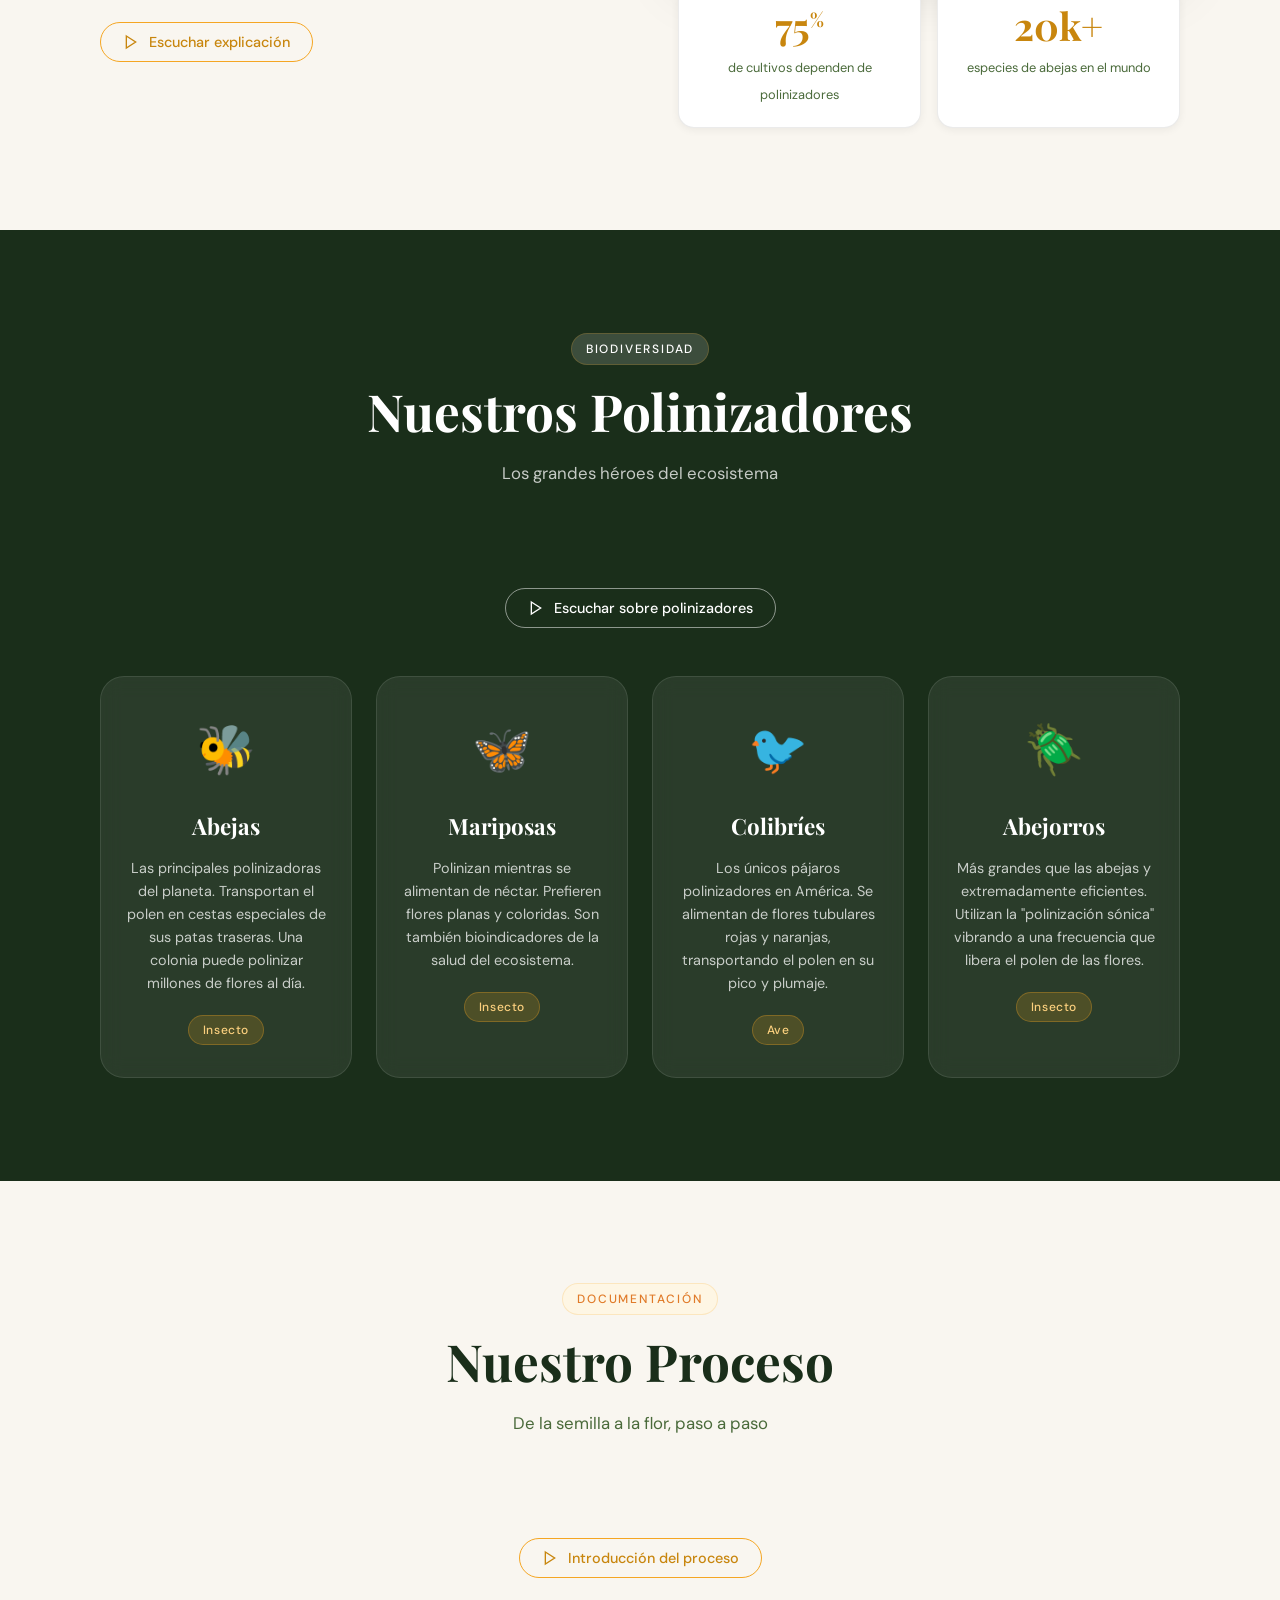
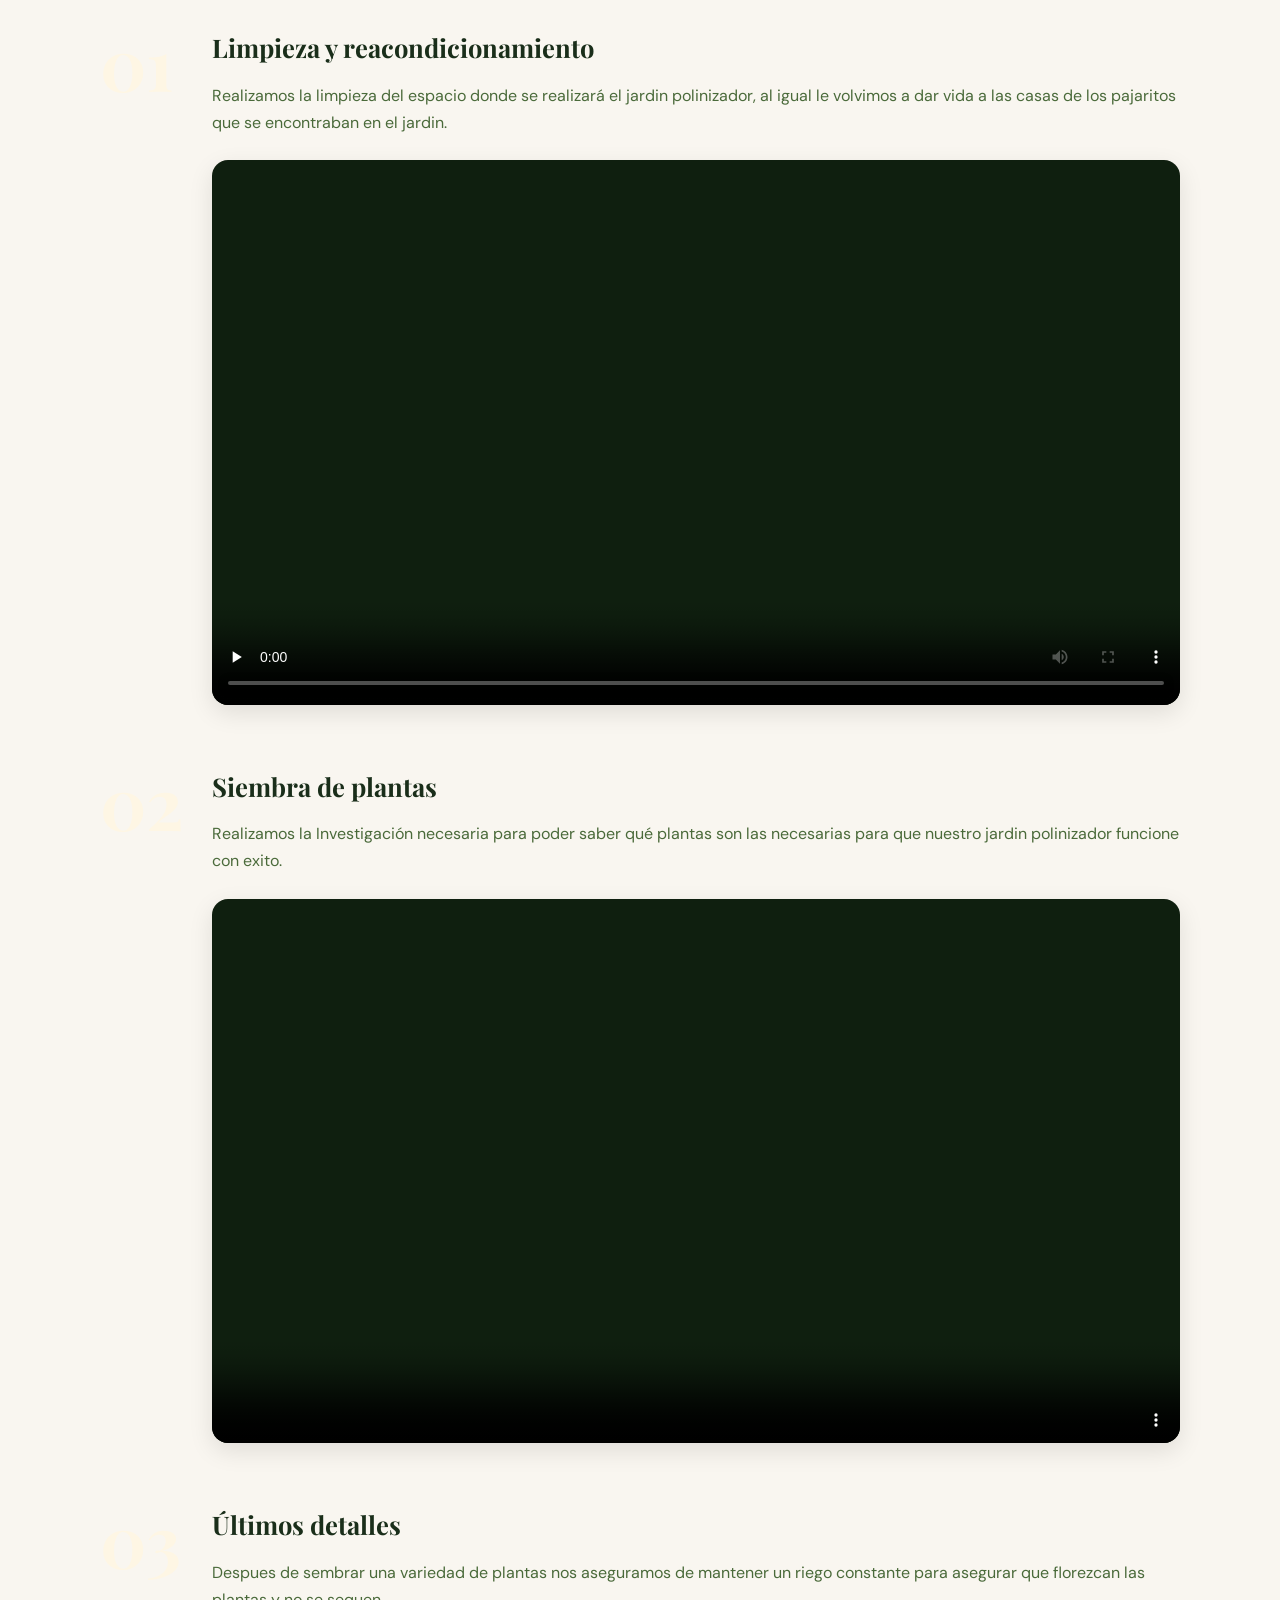
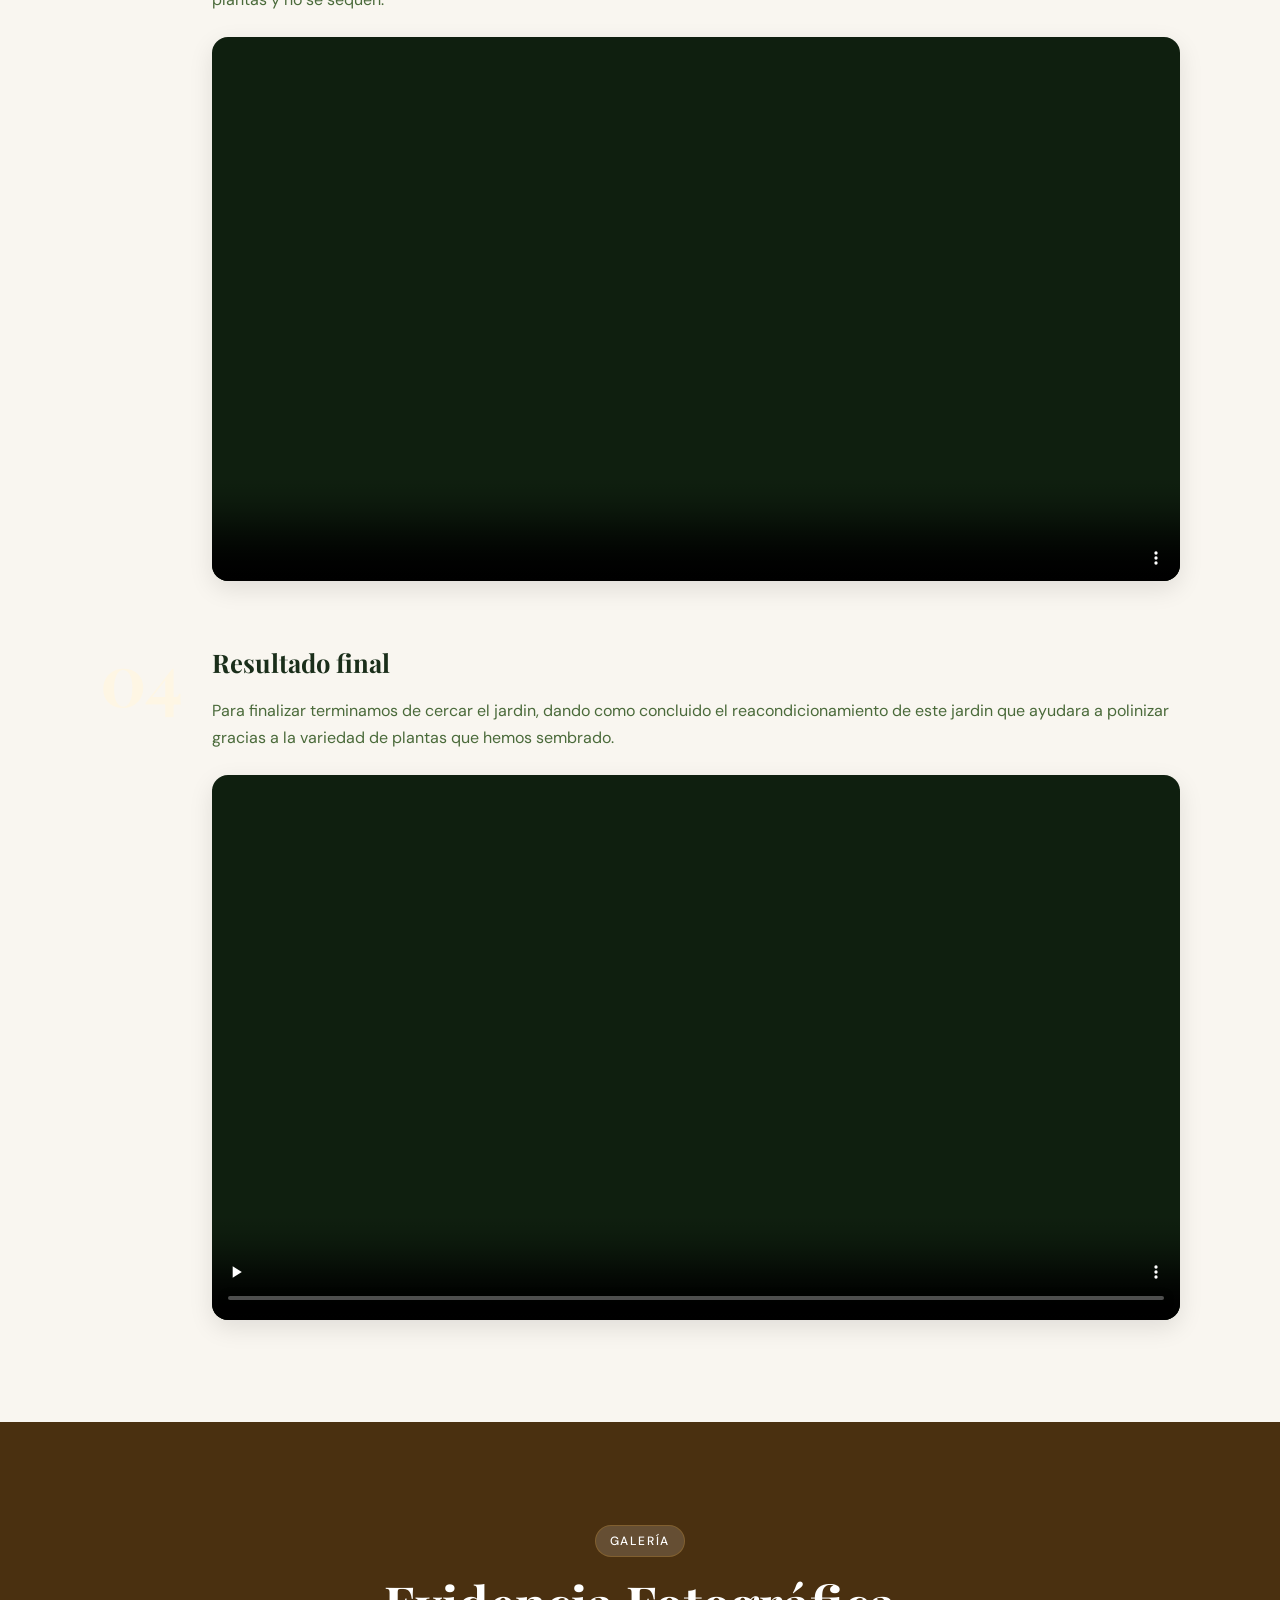
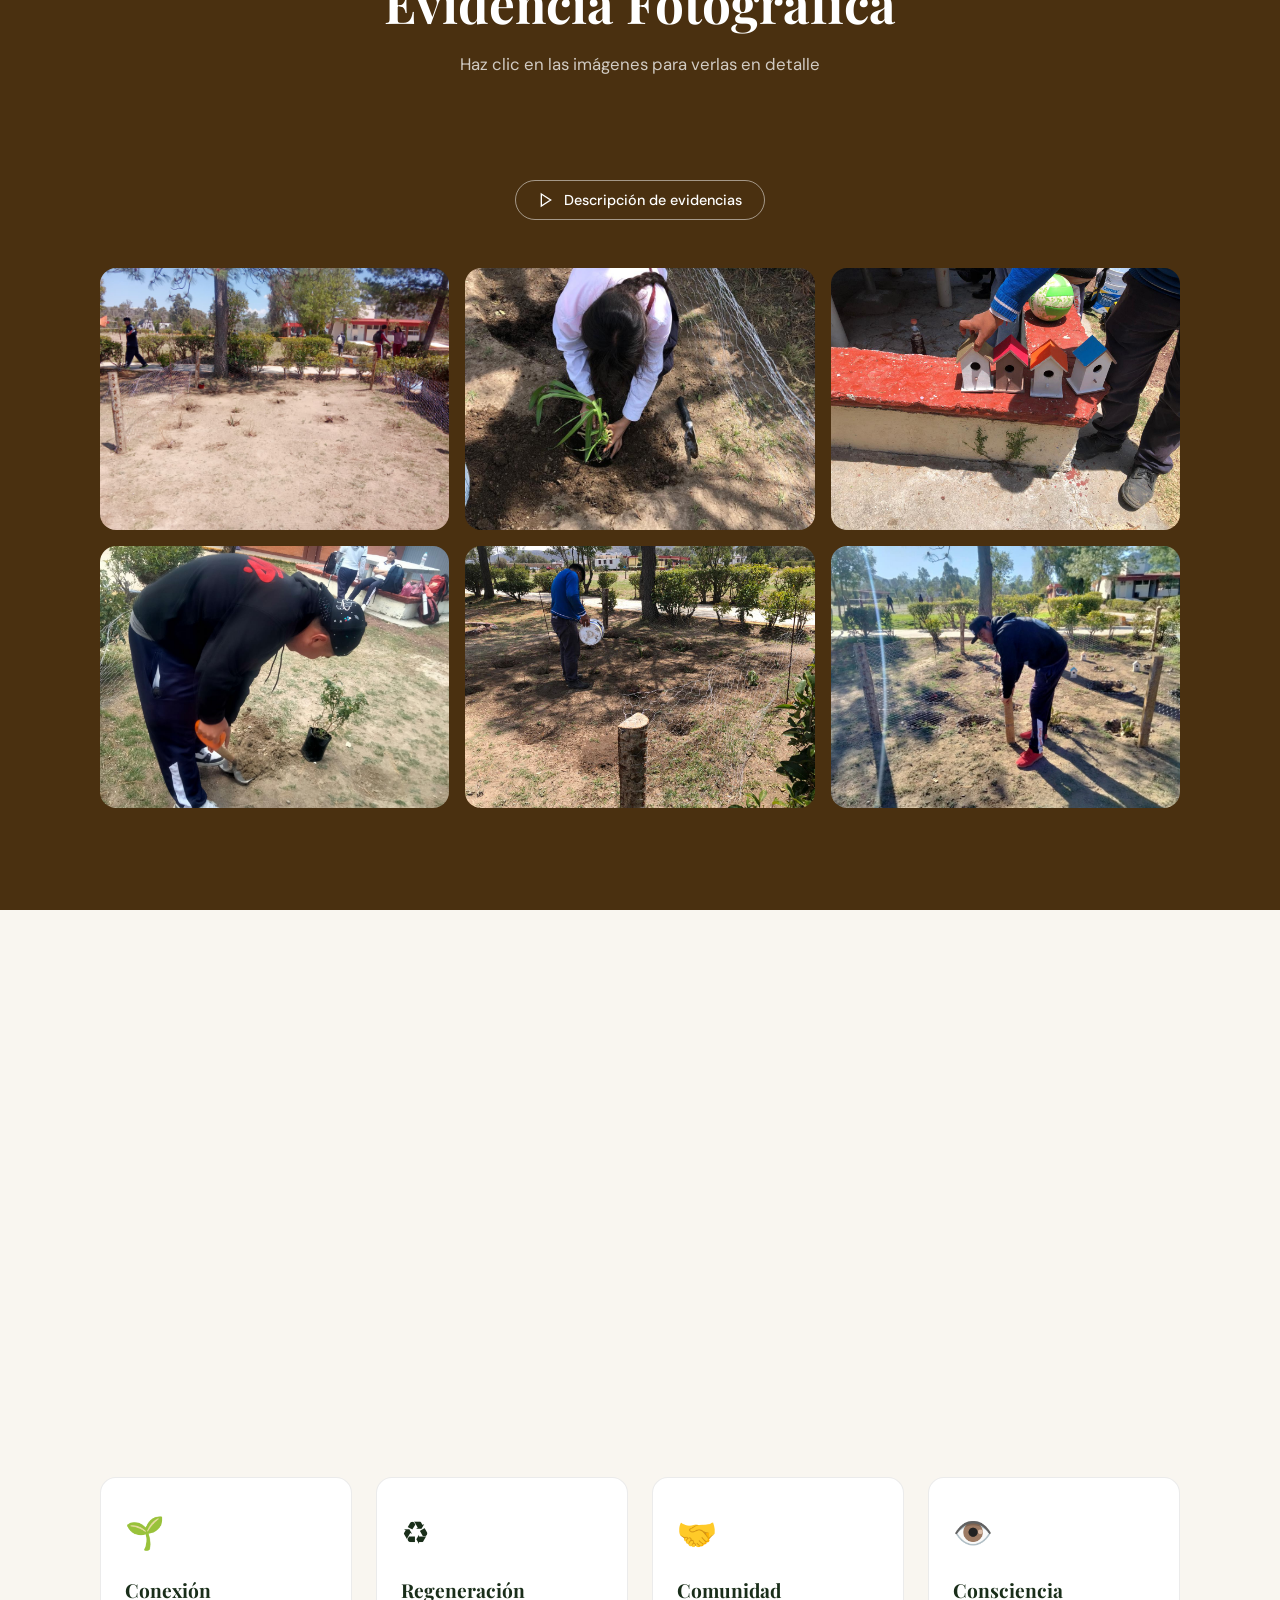
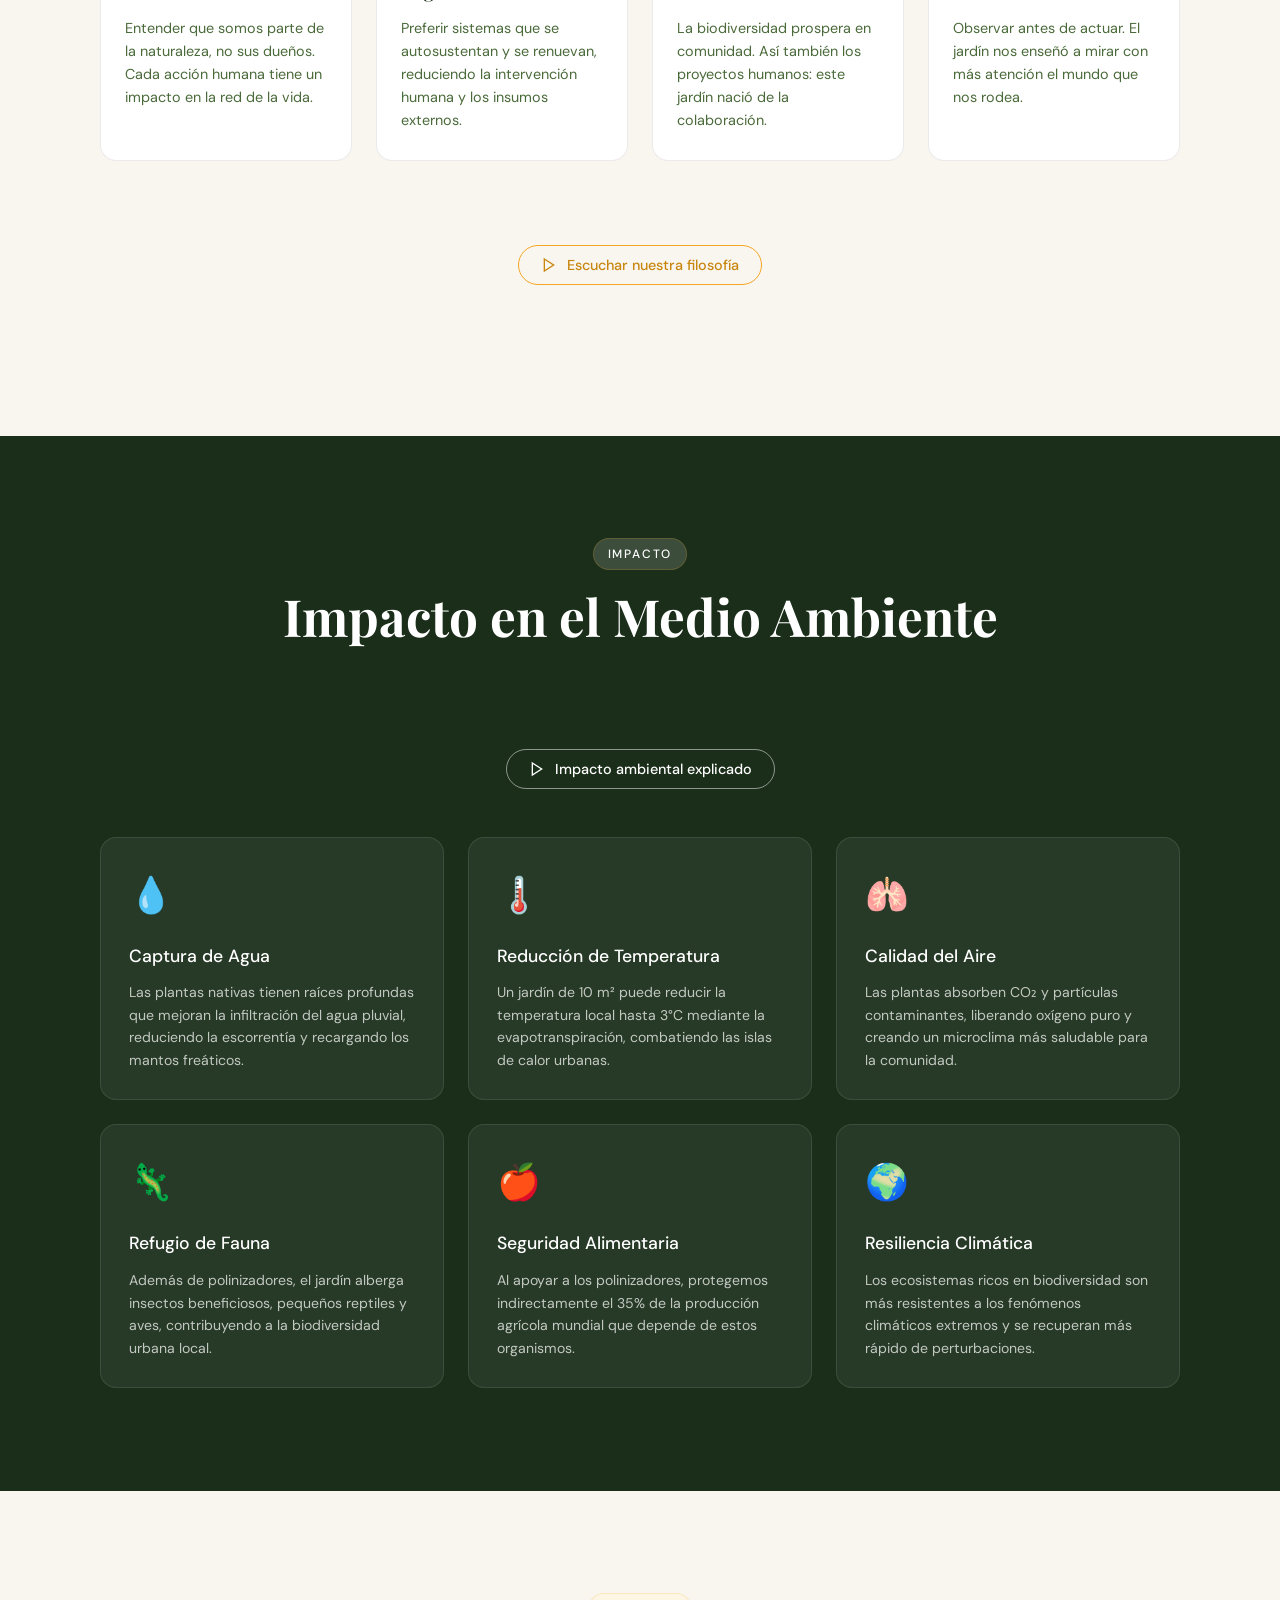
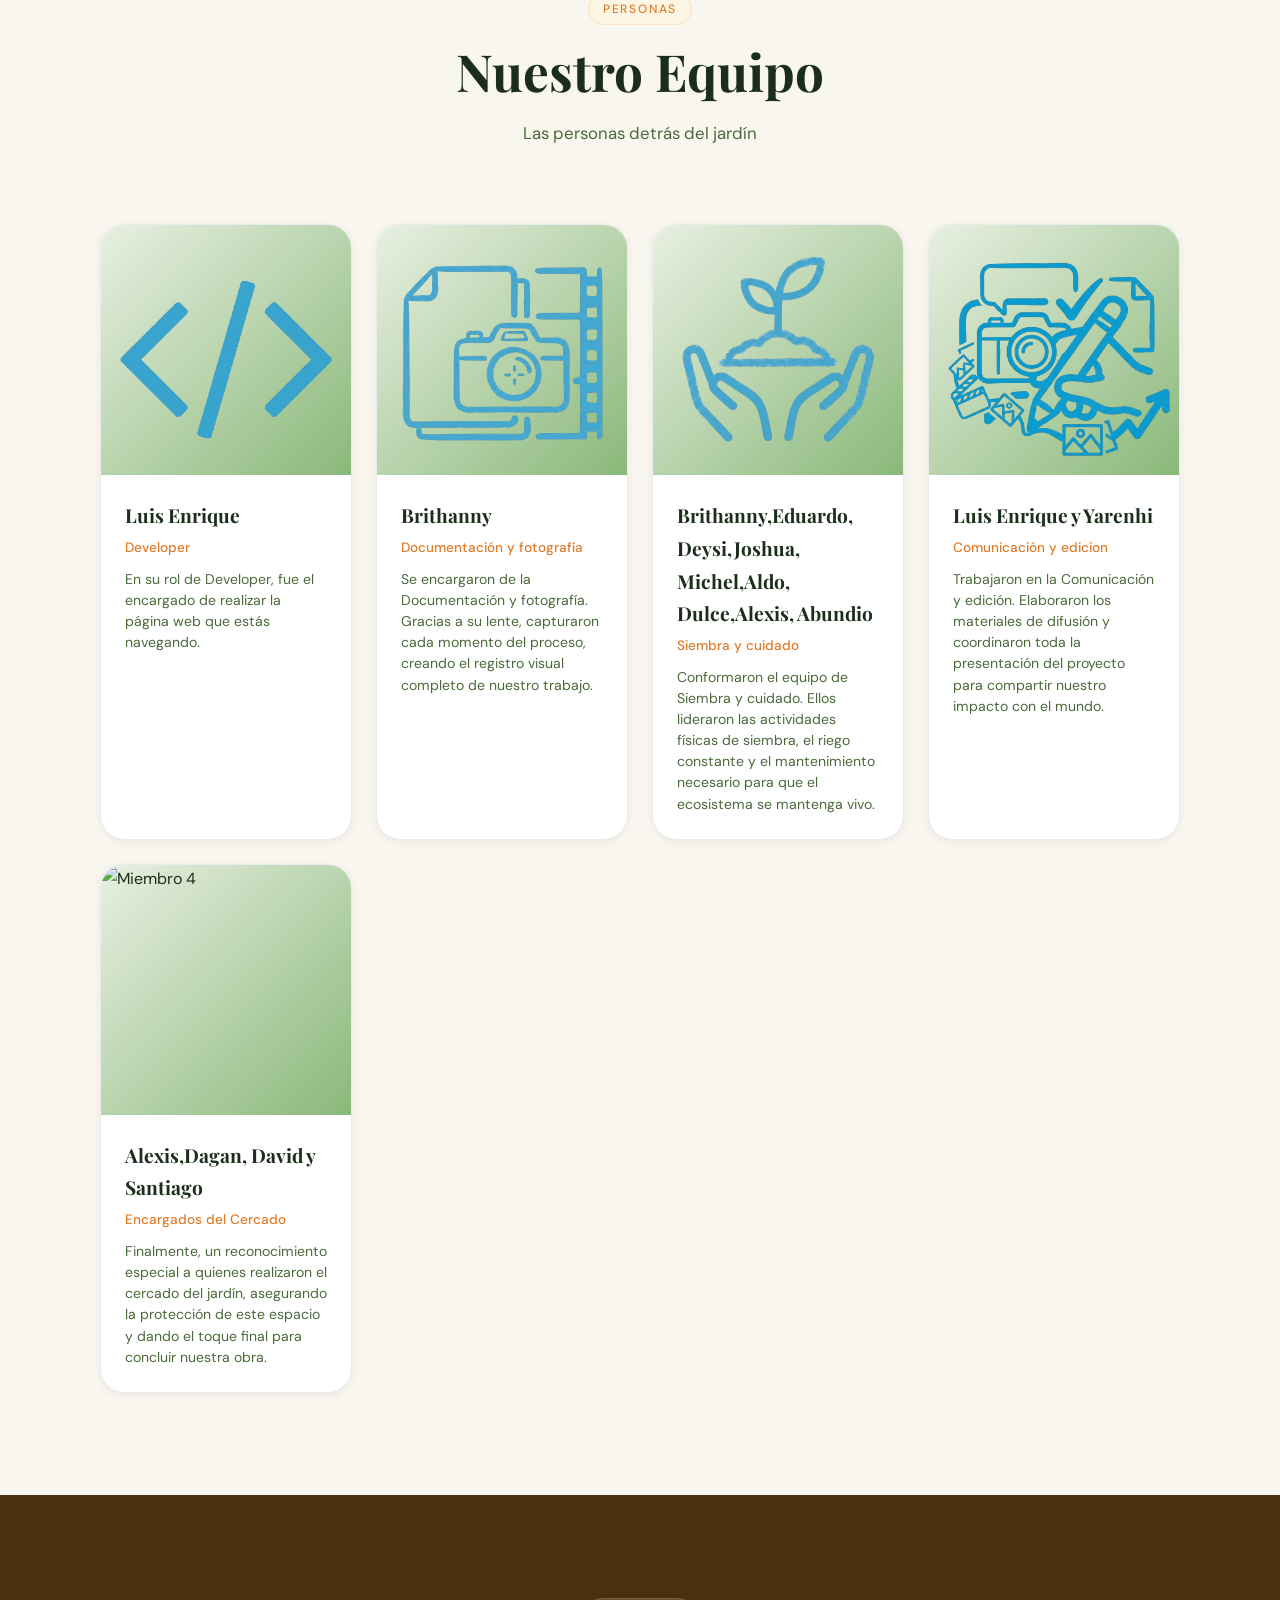
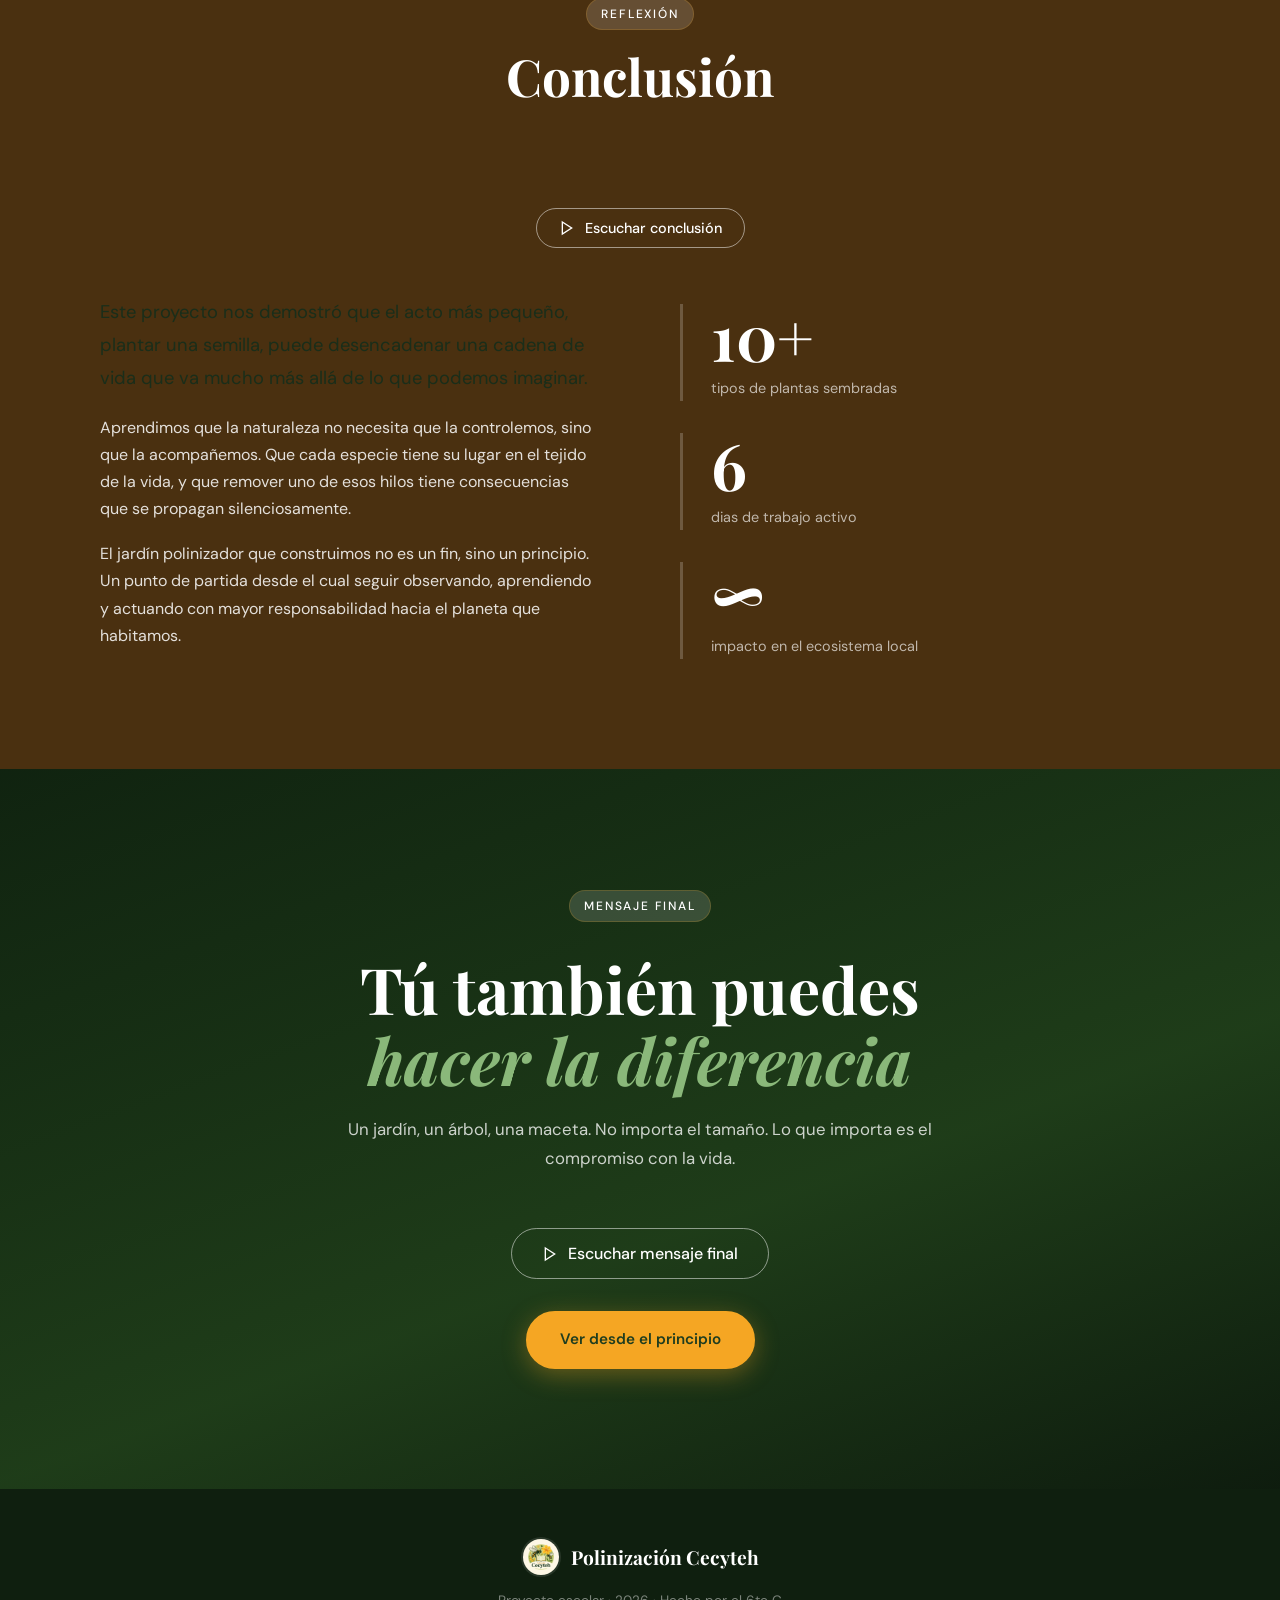
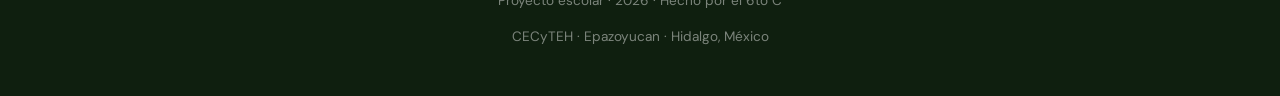
==== commit 13789326: "Update index.html" ====
--- a/index.html
+++ b/index.html
@@ -478,7 +478,8 @@
             <img src="img/equipo5.png" alt="Miembro 4" loading="lazy" onerror="this.parentElement.classList.add('no-photo')" />
           </div>
           <div class="team-info">
-            <h3>Luis Enrique y Yarenhi</h3>
+            <h3>Alexis,Dagan,
+            David y Santiago</h3>
             <p class="team-role">Encargados del Cercado</p>
             <p class="team-bio">Finalmente, un reconocimiento especial a quienes realizaron el cercado del jardín, asegurando la protección de este espacio y dando el toque final para concluir nuestra obra.</p>
           </div>
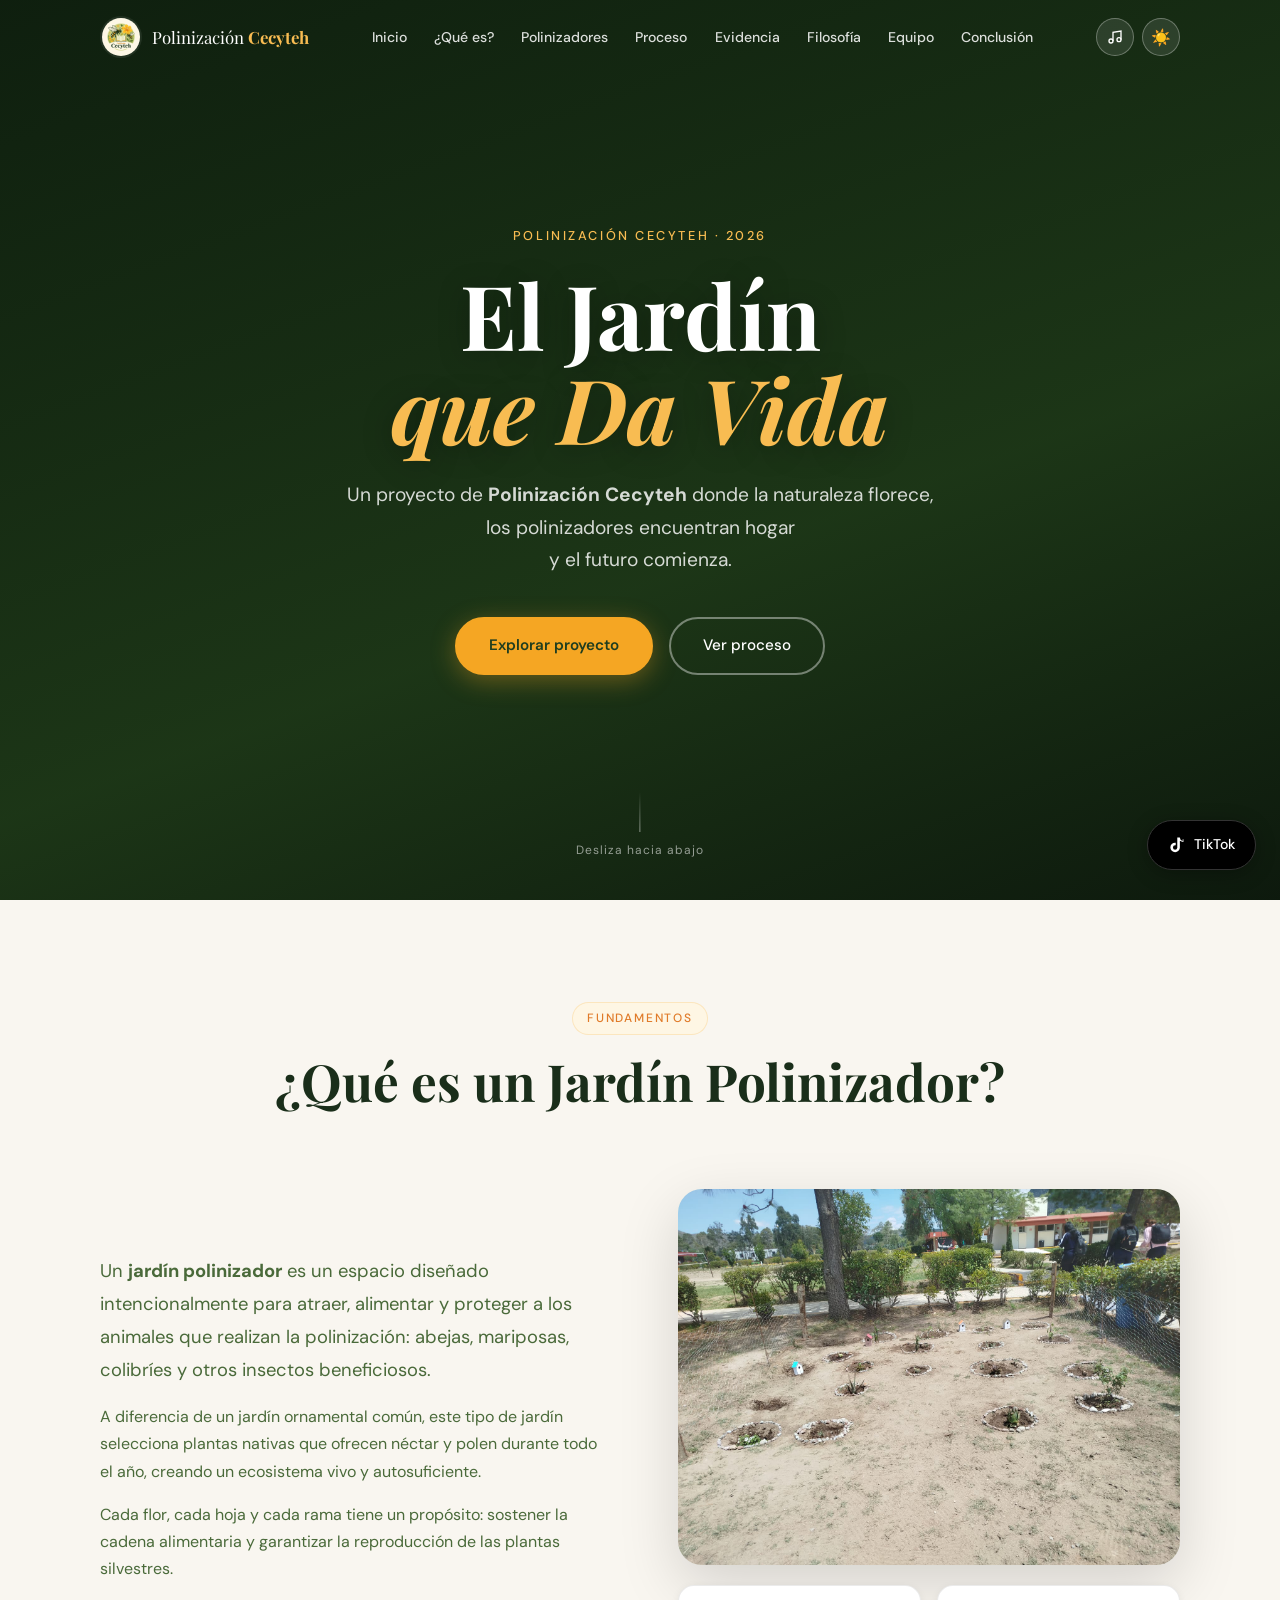
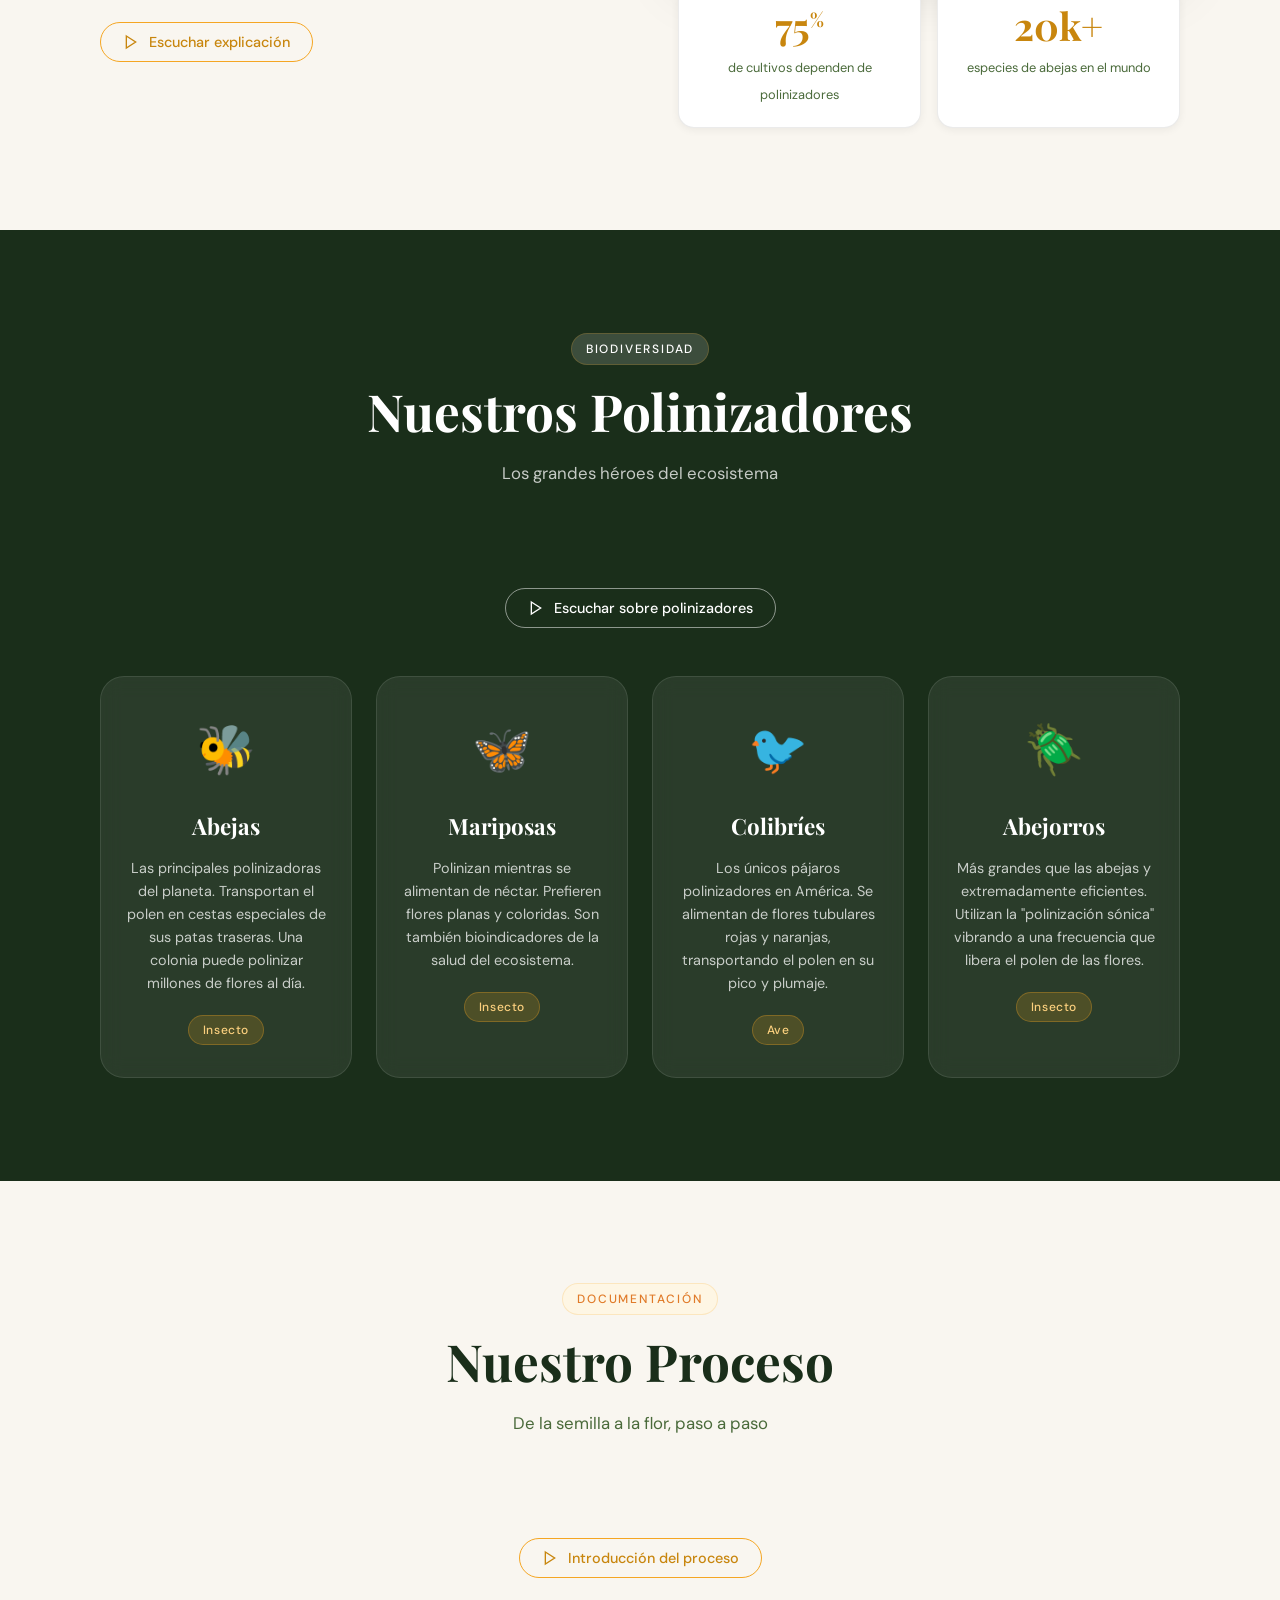
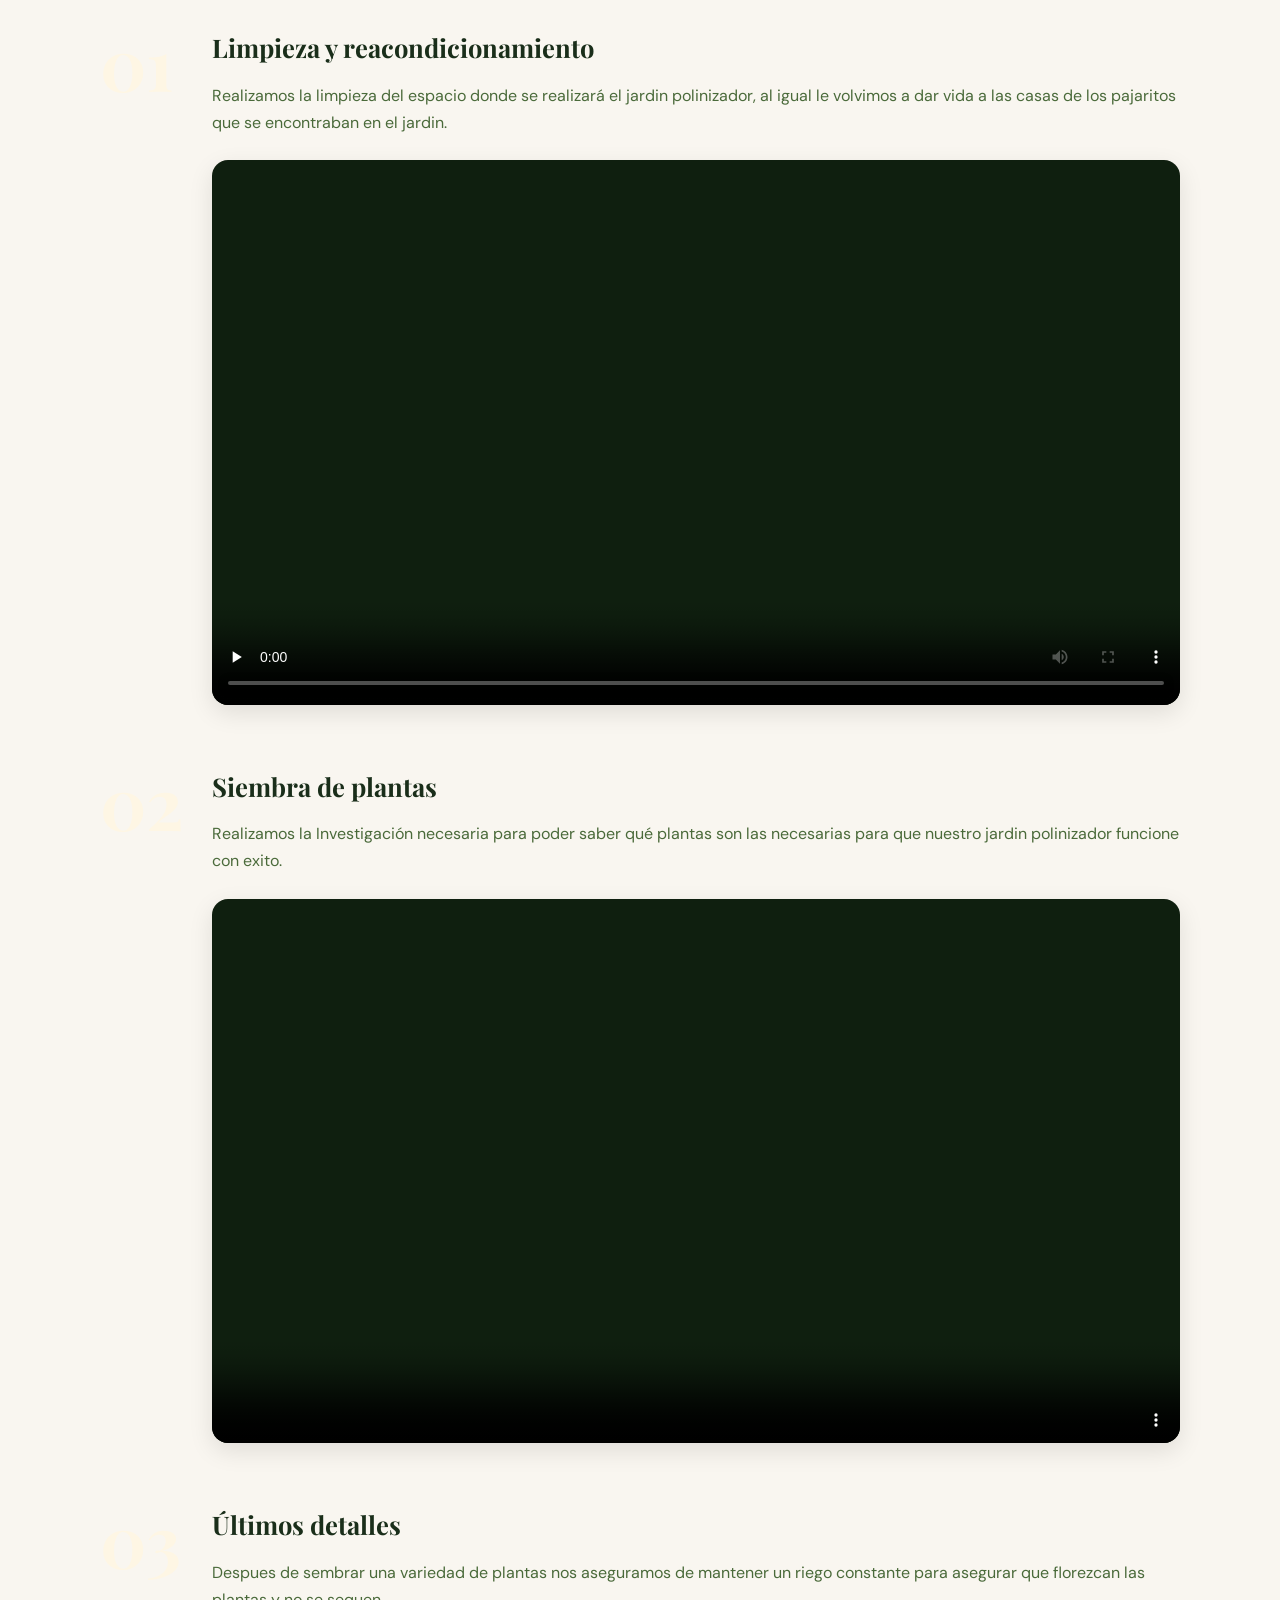
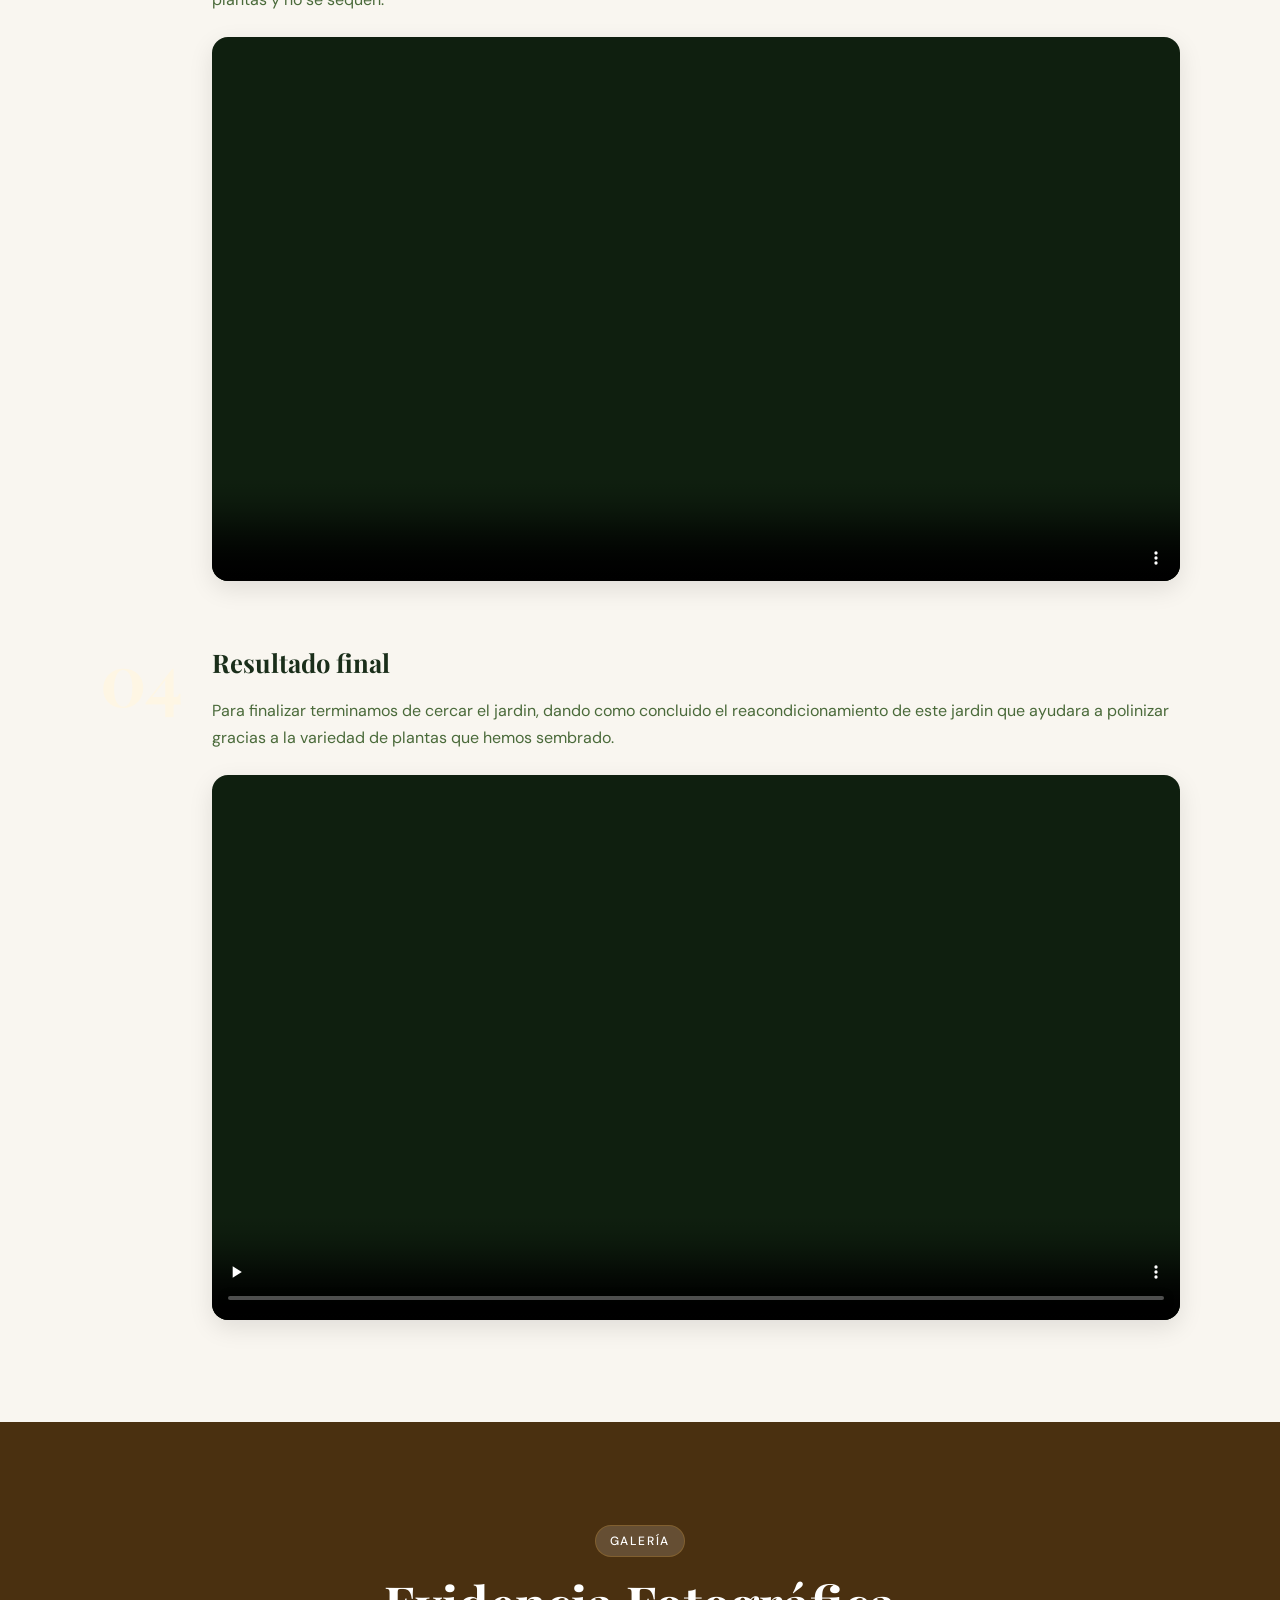
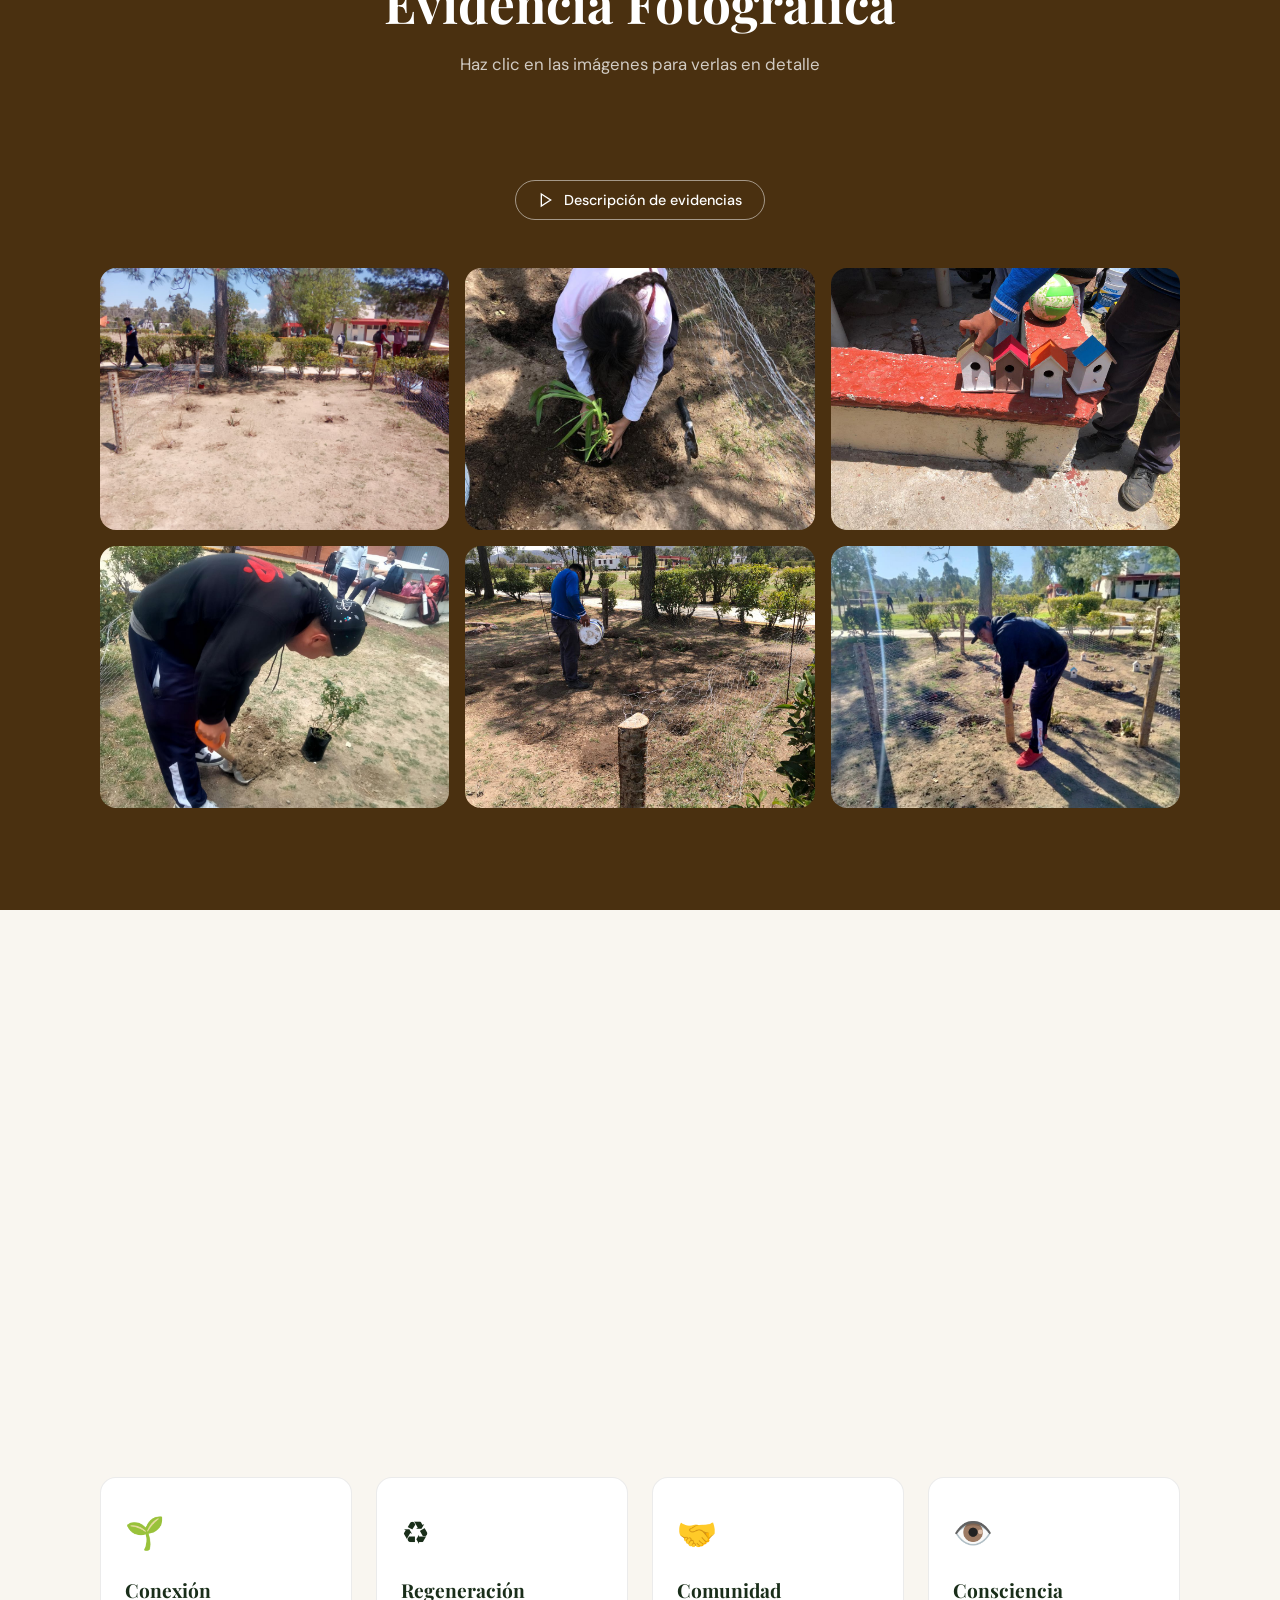
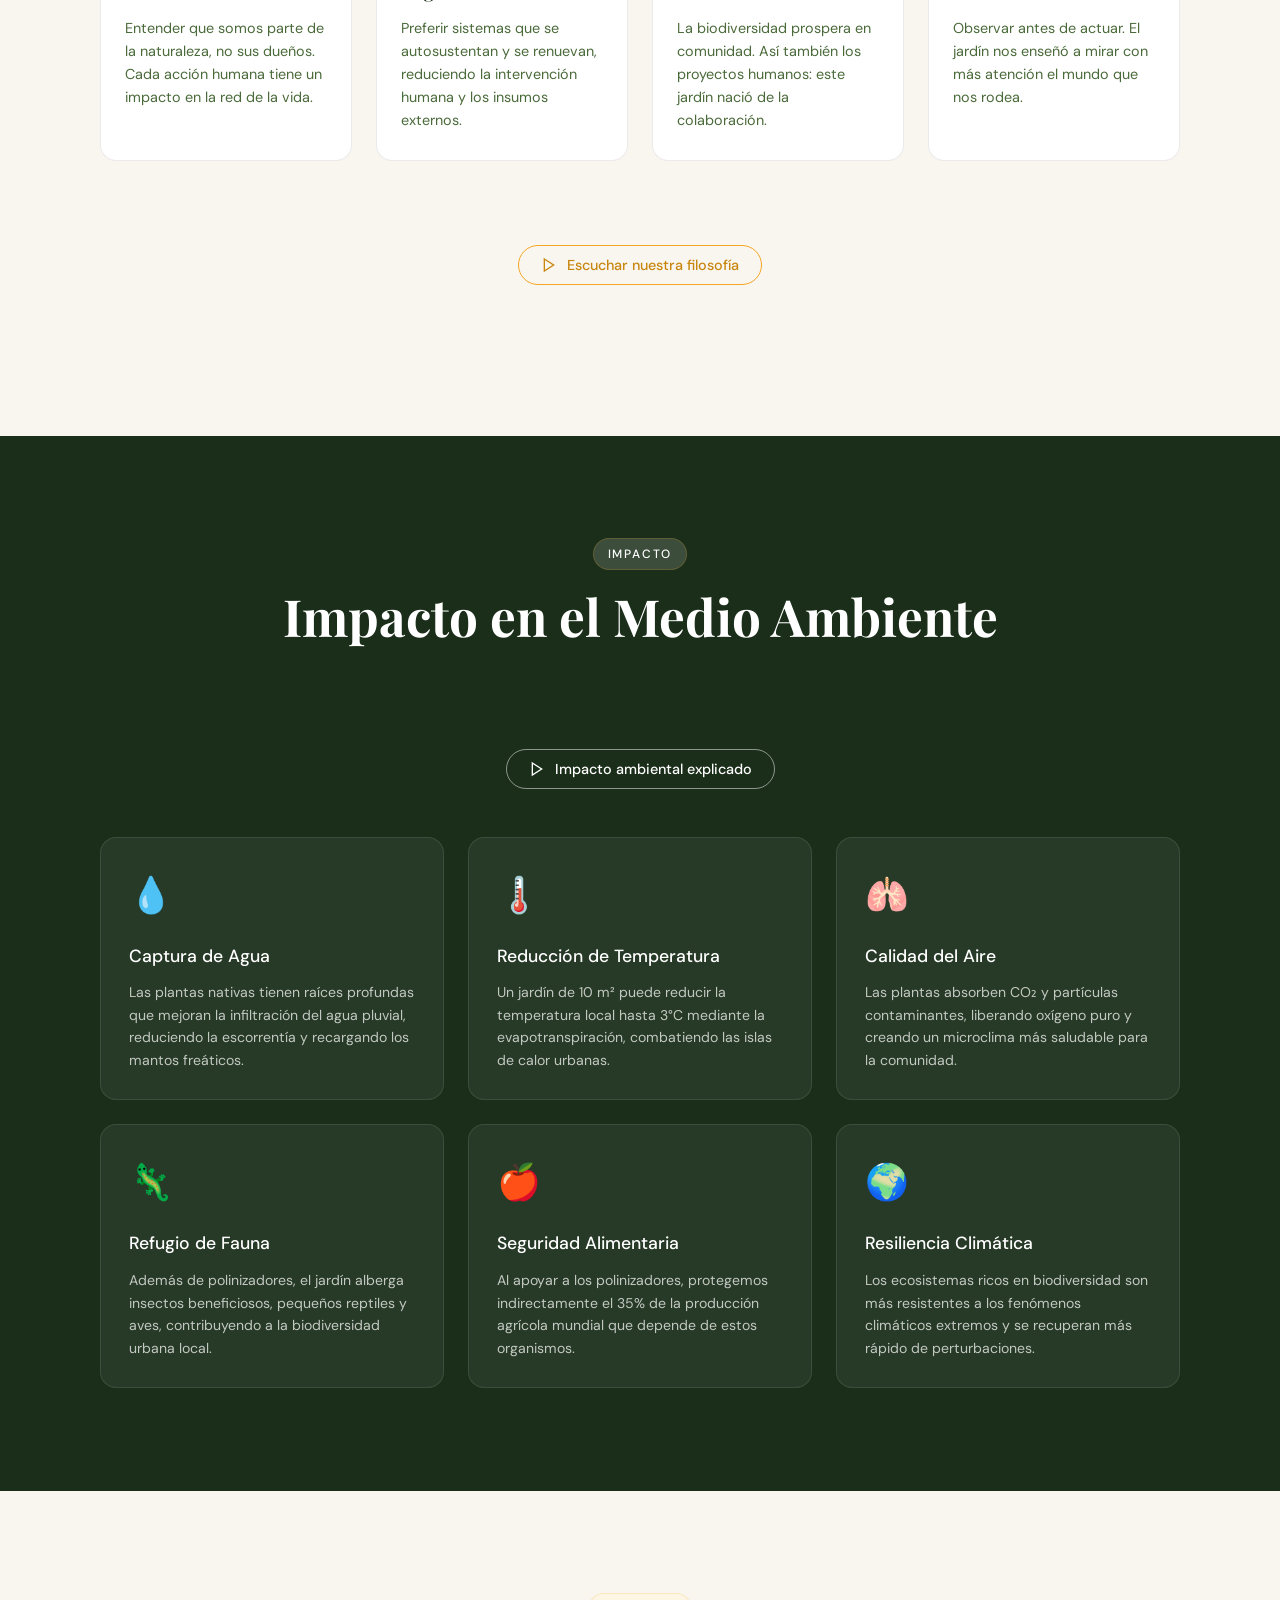
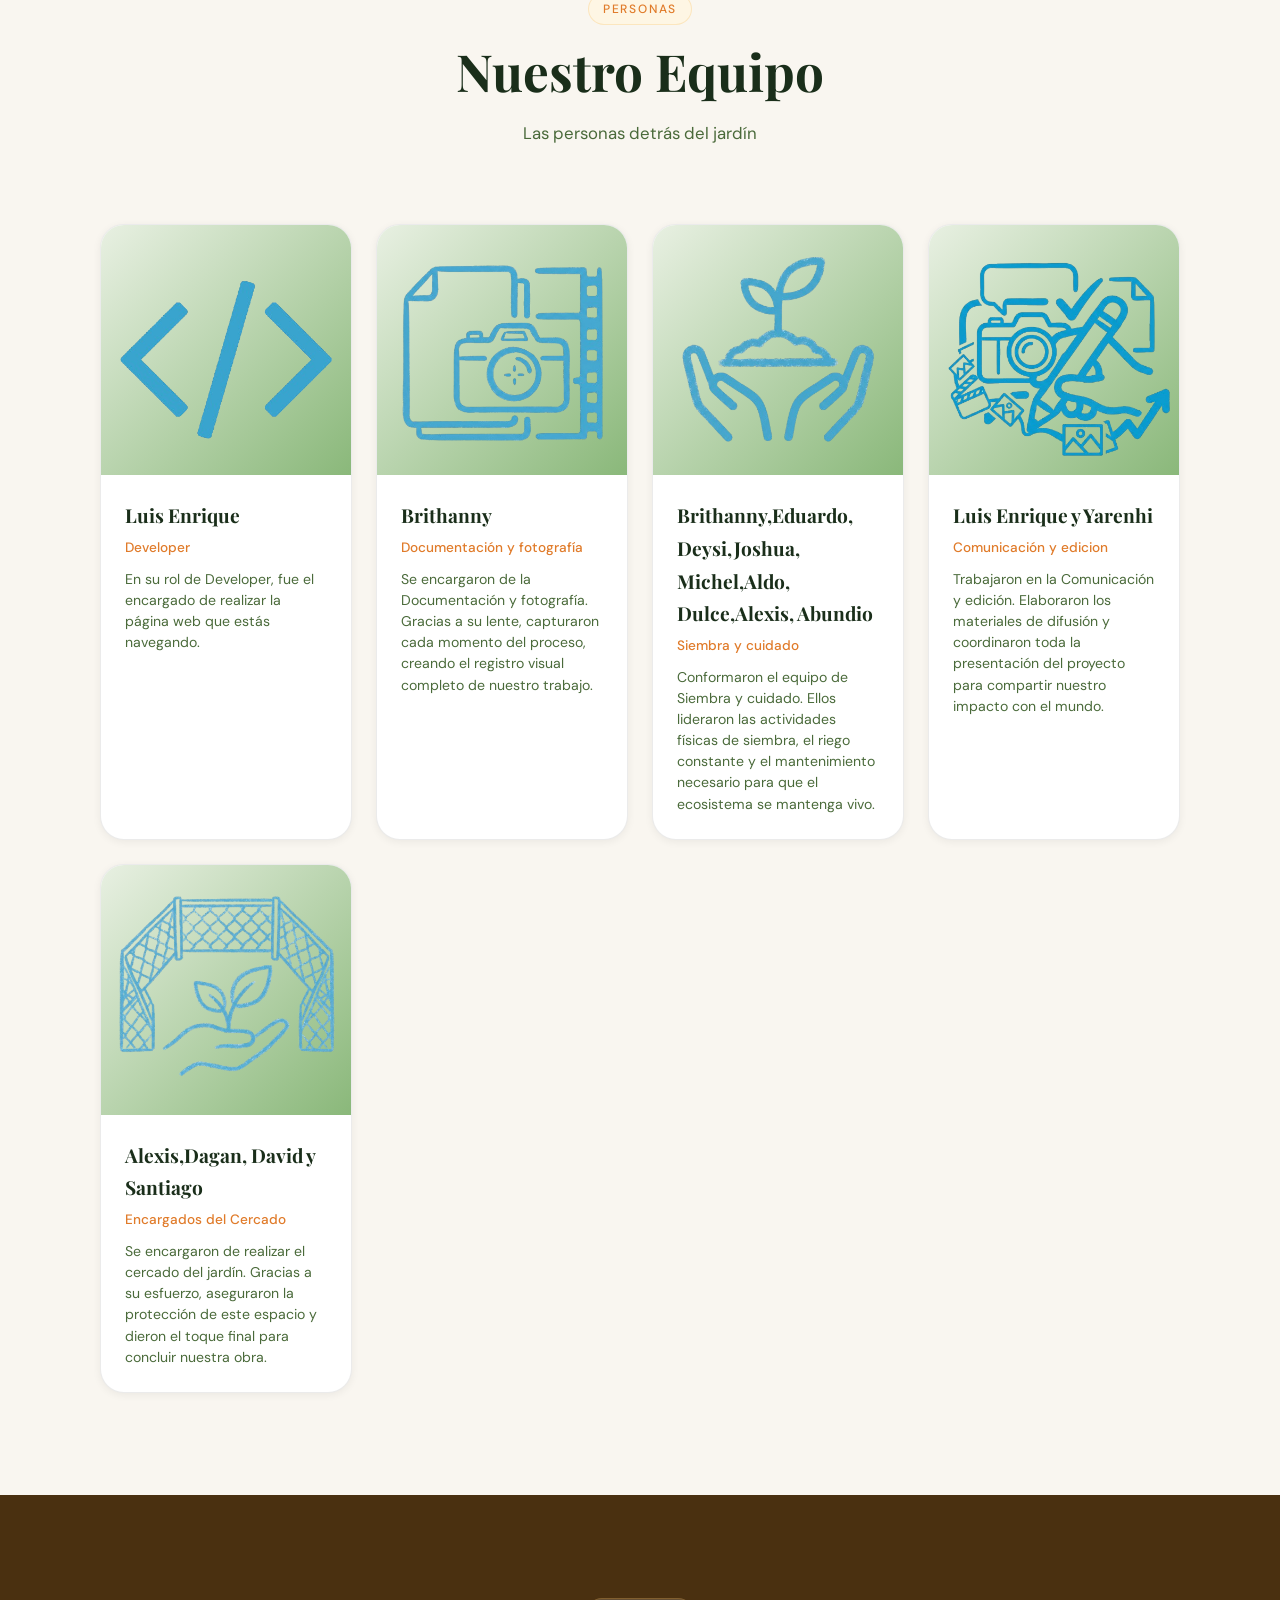
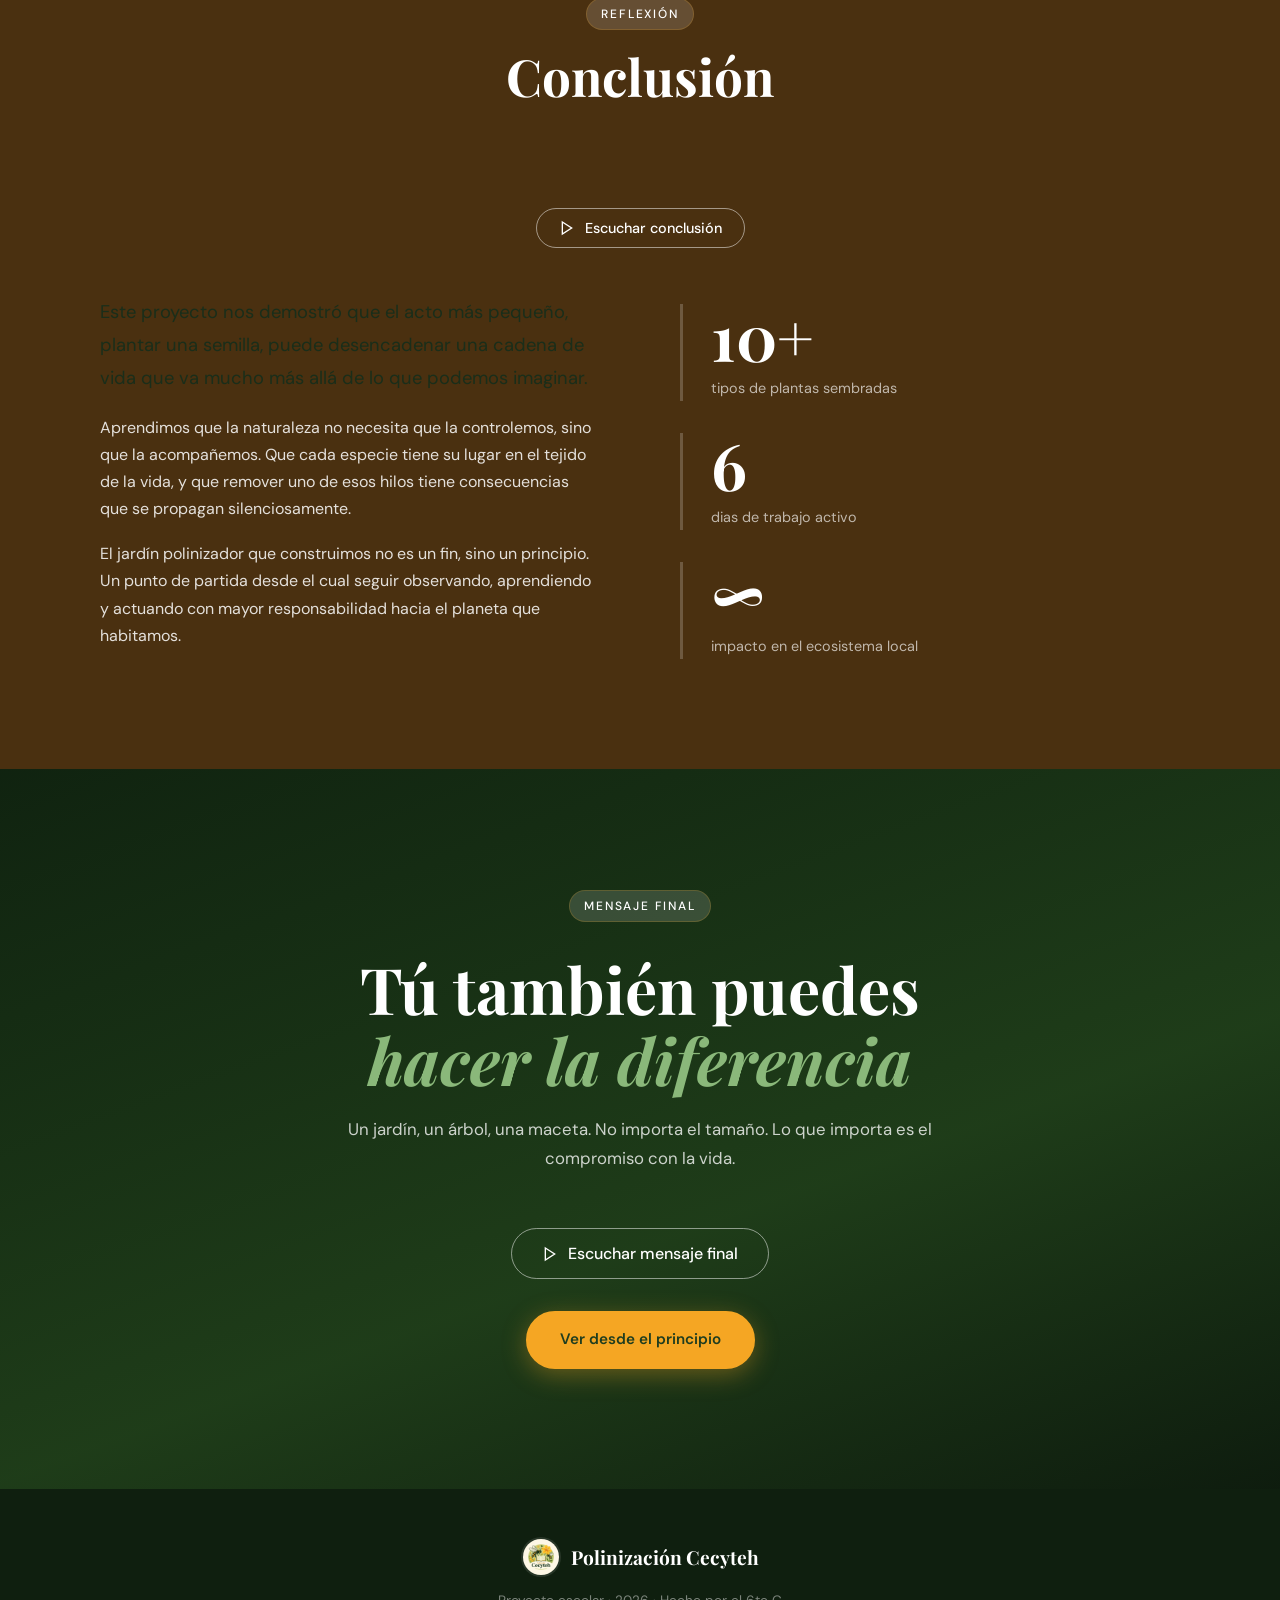
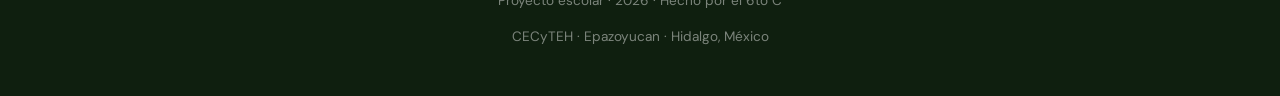
==== commit 5dde0b46: "Update index.html" ====
--- a/index.html
+++ b/index.html
@@ -481,7 +481,7 @@
             <h3>Alexis,Dagan,
             David y Santiago</h3>
             <p class="team-role">Encargados del Cercado</p>
-            <p class="team-bio">Finalmente, un reconocimiento especial a quienes realizaron el cercado del jardín, asegurando la protección de este espacio y dando el toque final para concluir nuestra obra.</p>
+            <p class="team-bio">Se encargaron de realizar el cercado del jardín. Gracias a su esfuerzo, aseguraron la protección de este espacio y dieron el toque final para concluir nuestra obra.</p>
           </div>
         </div>
       </div>
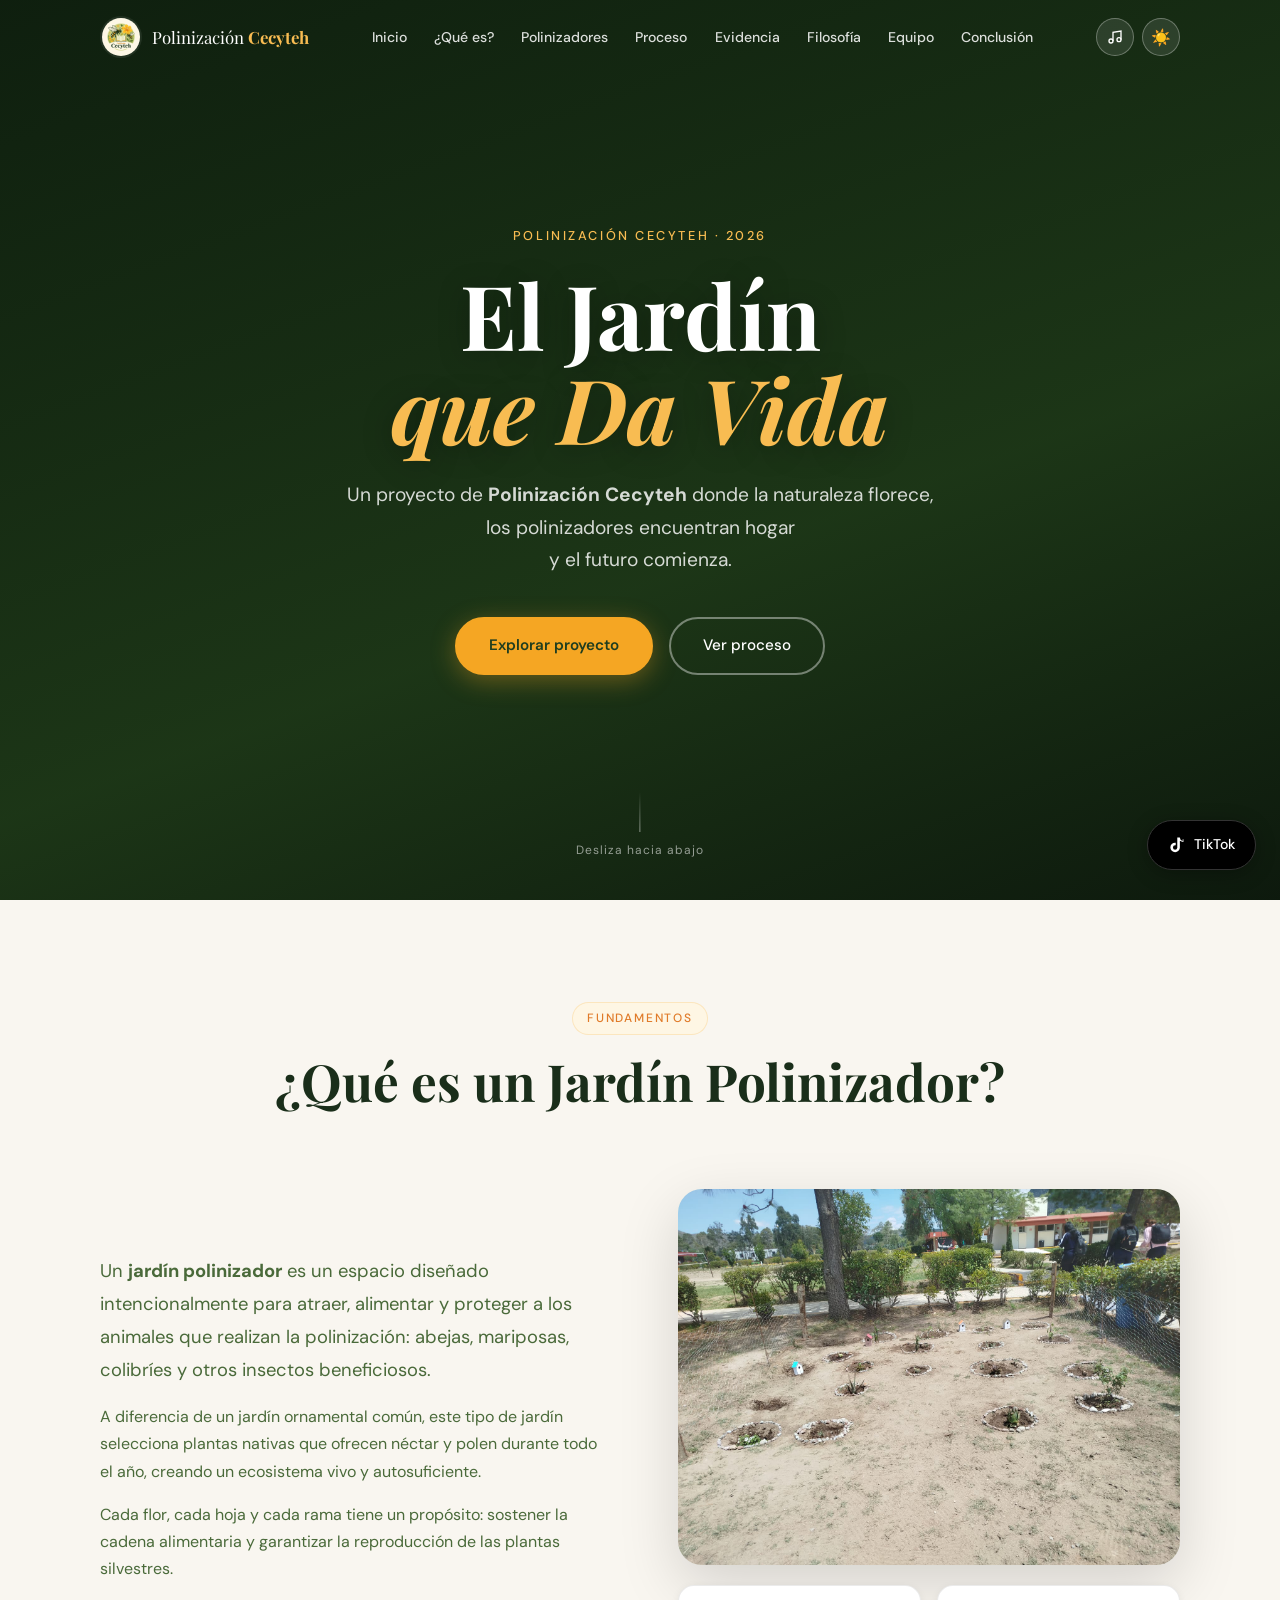
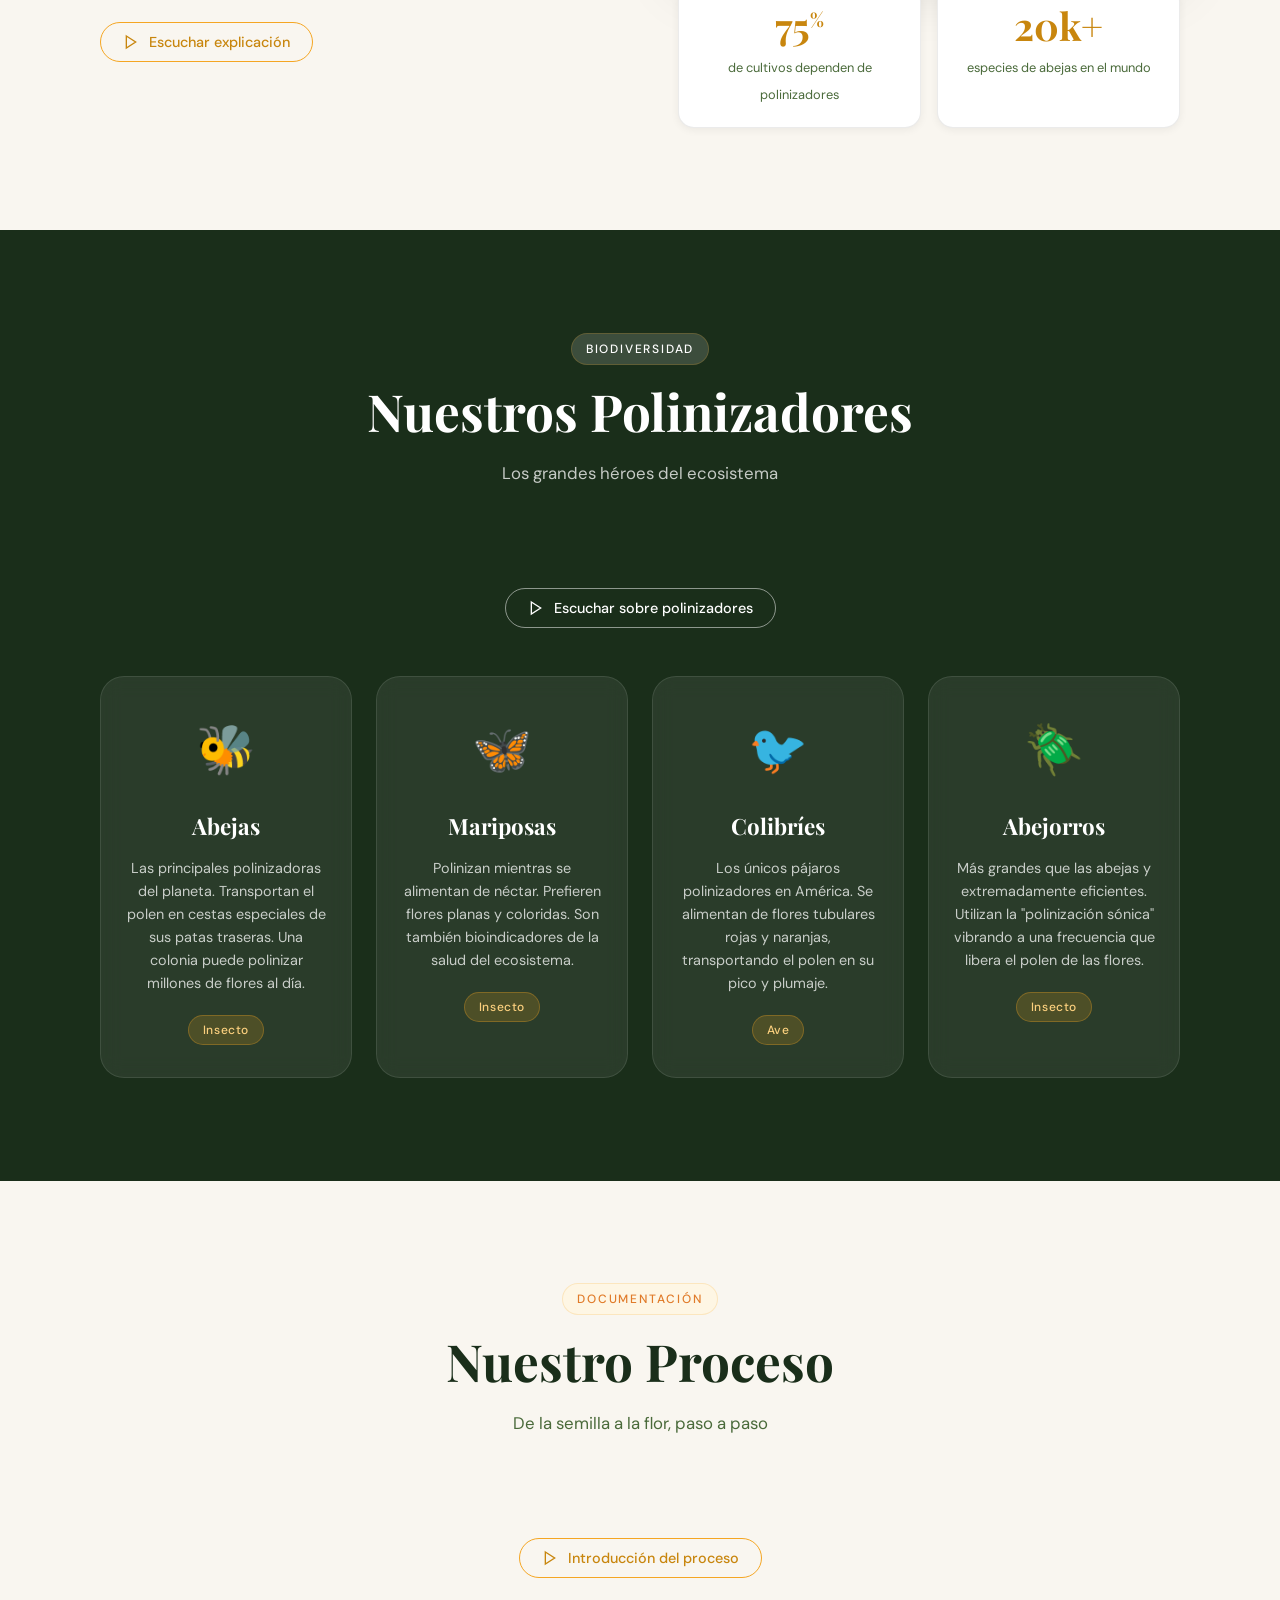
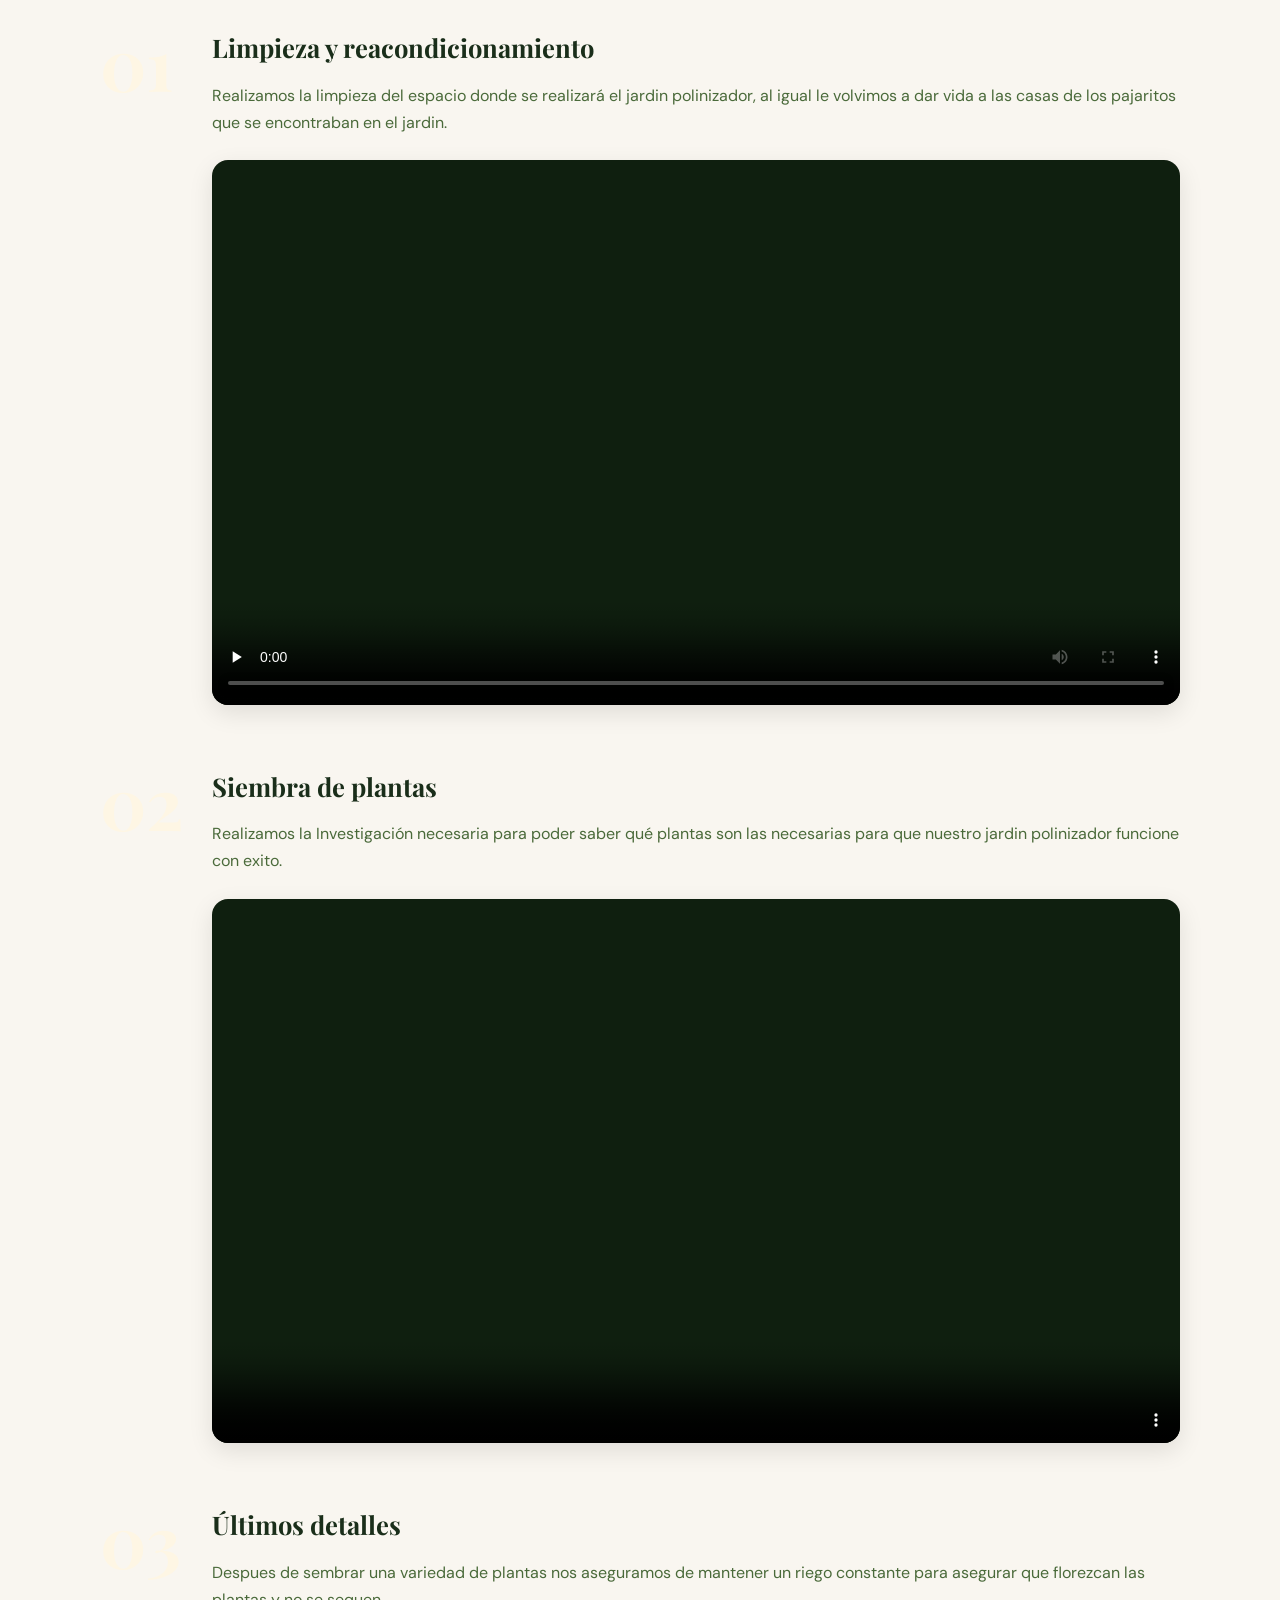
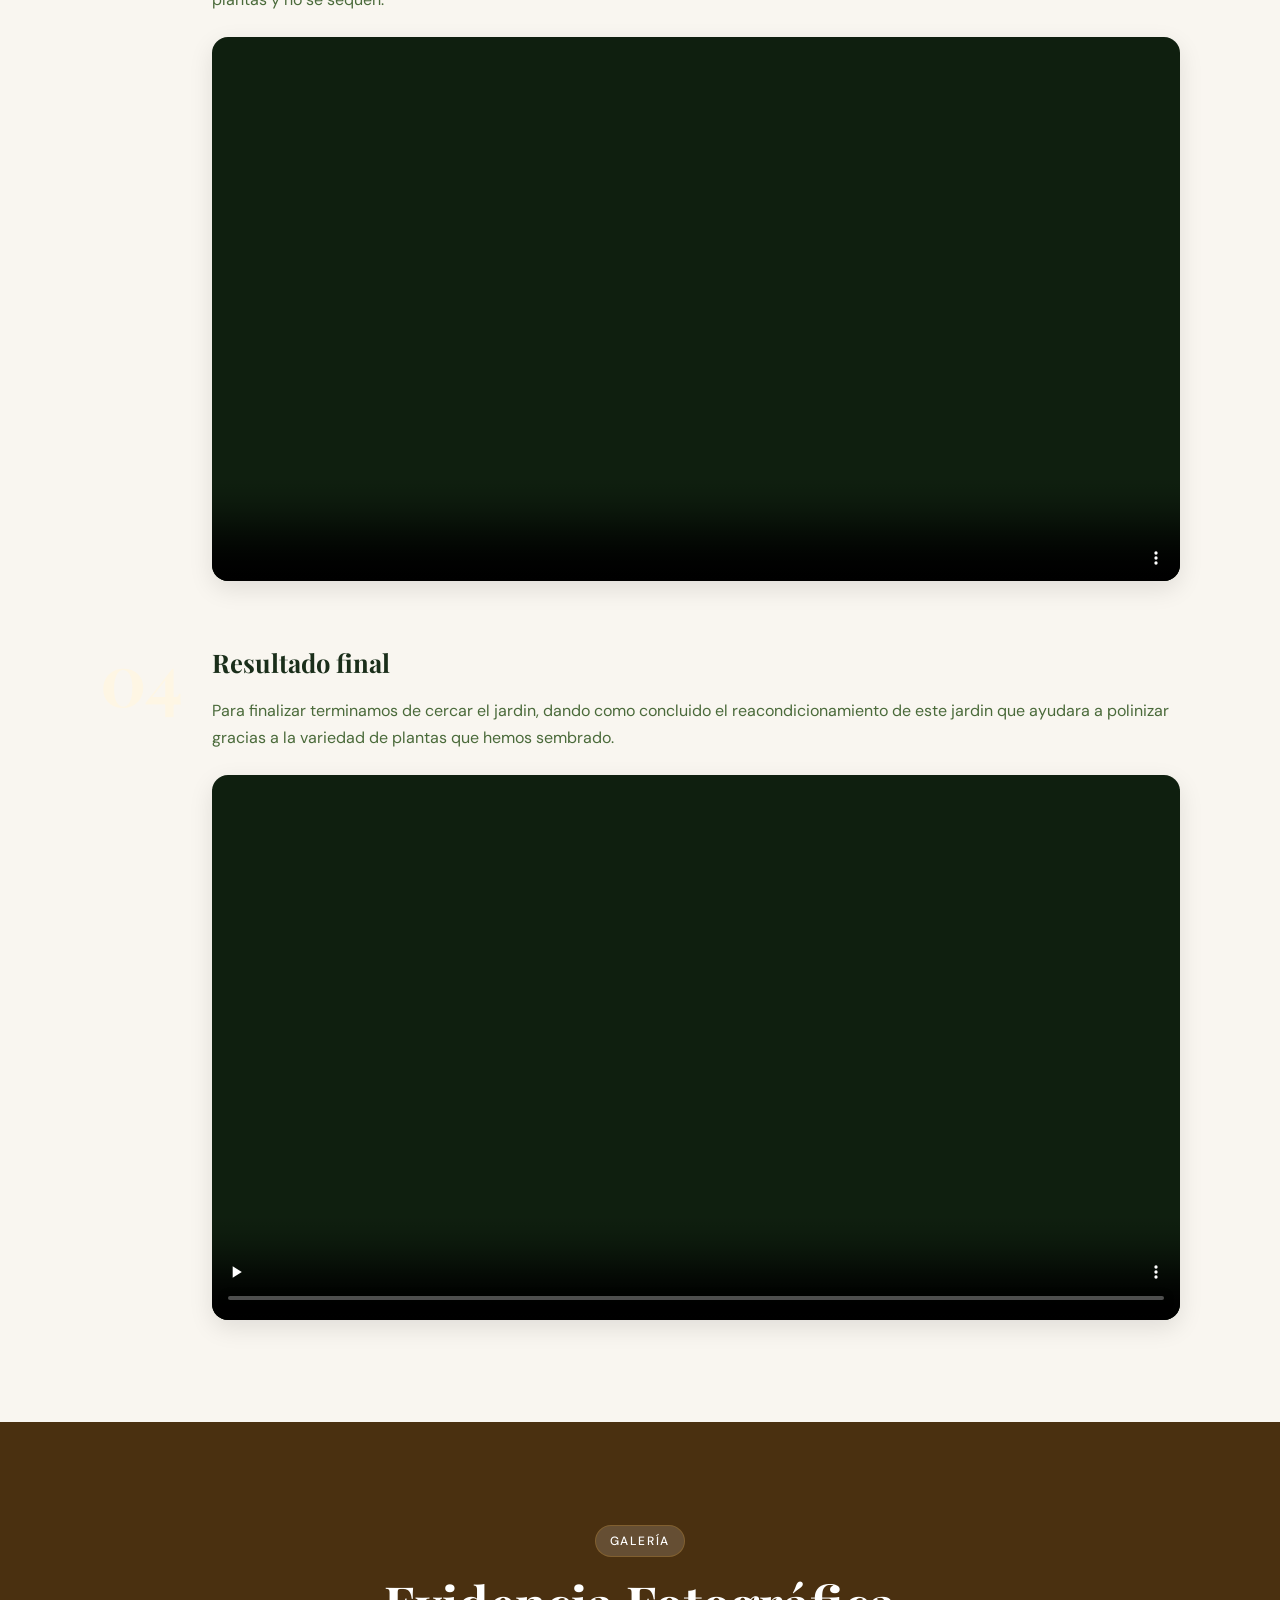
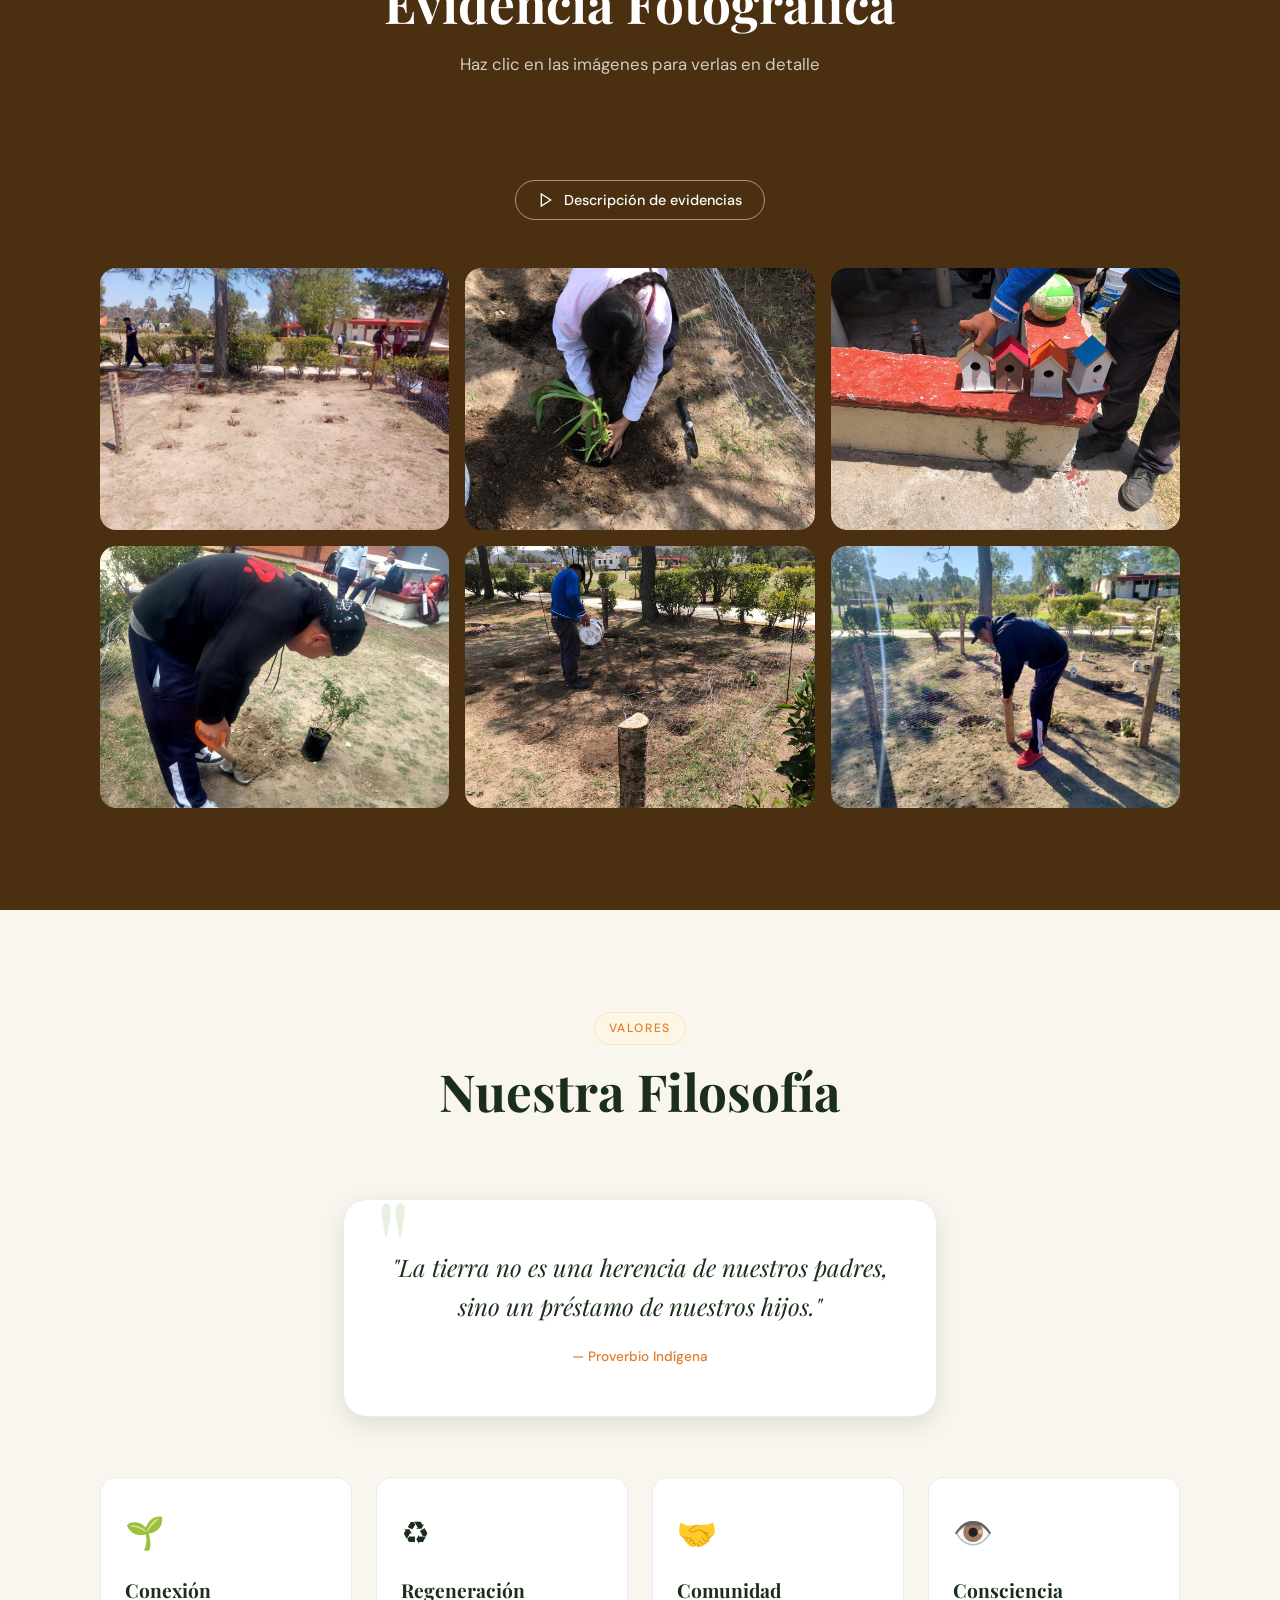
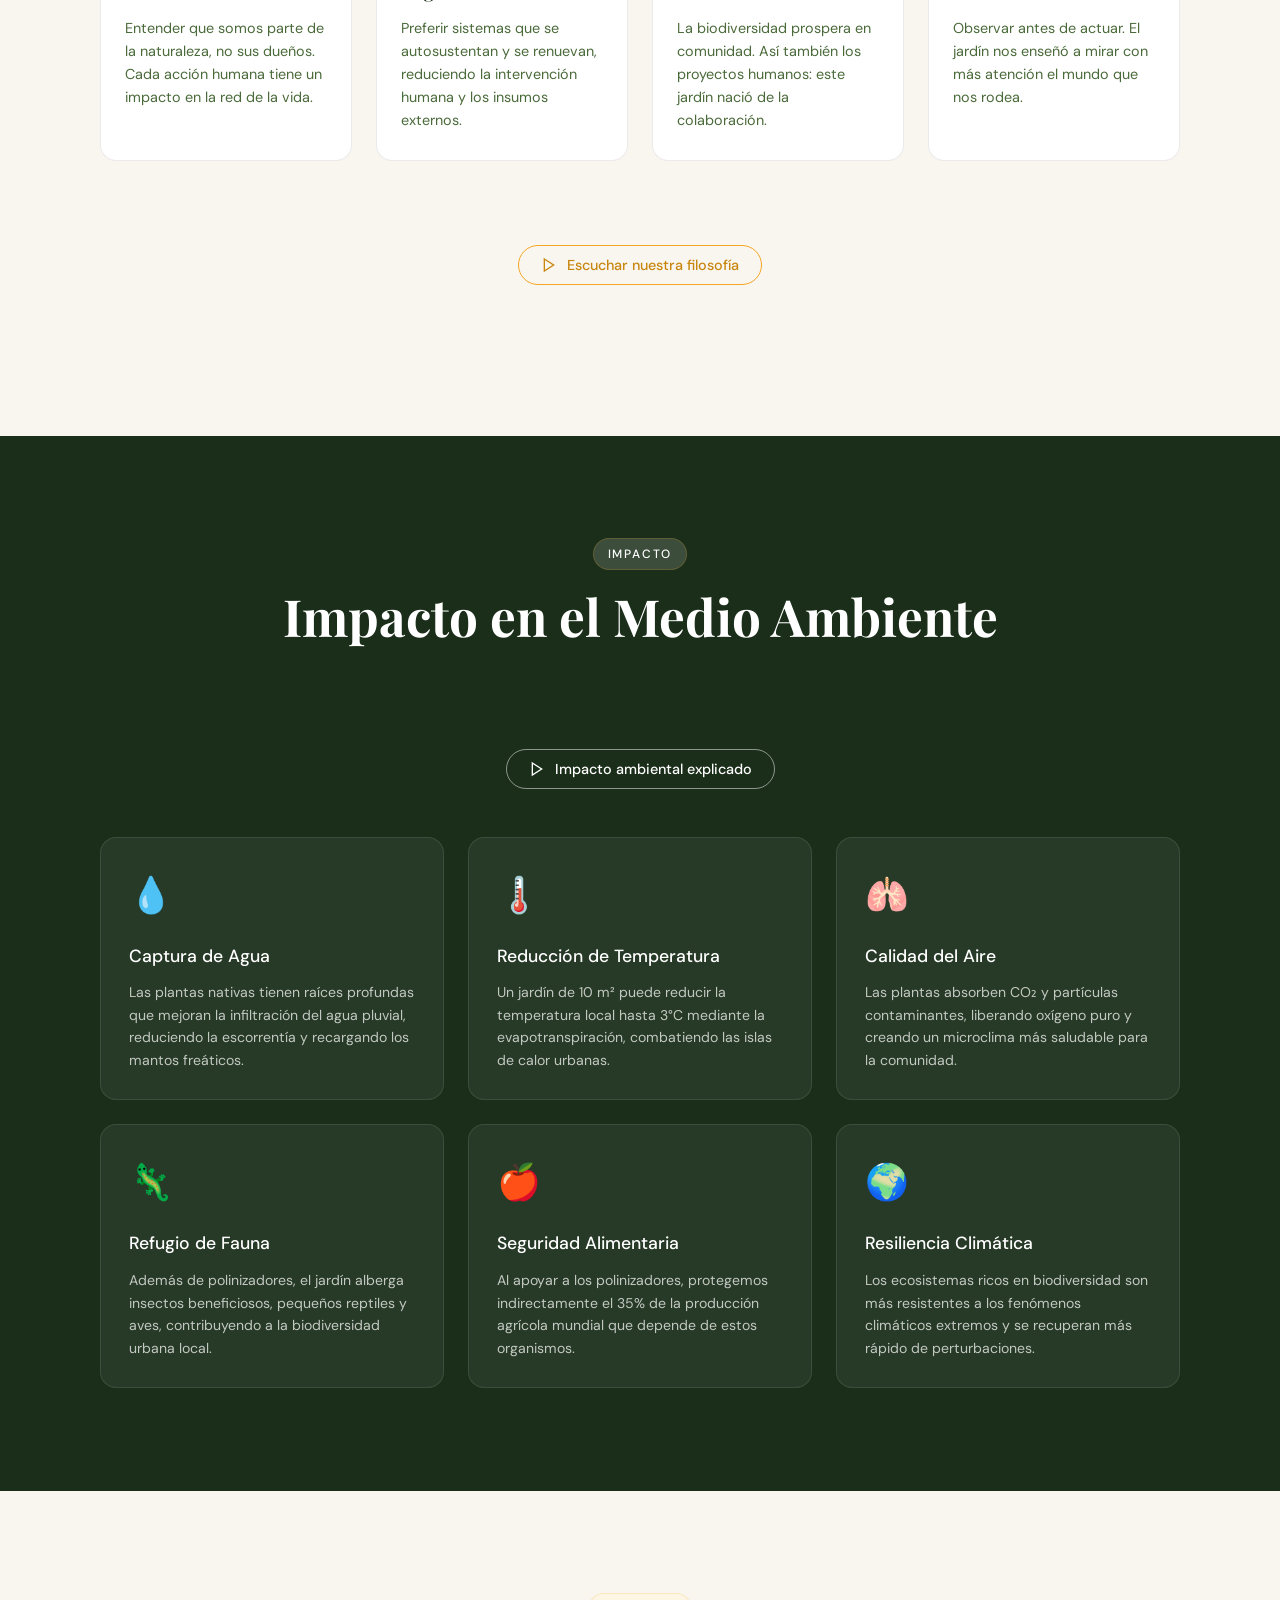
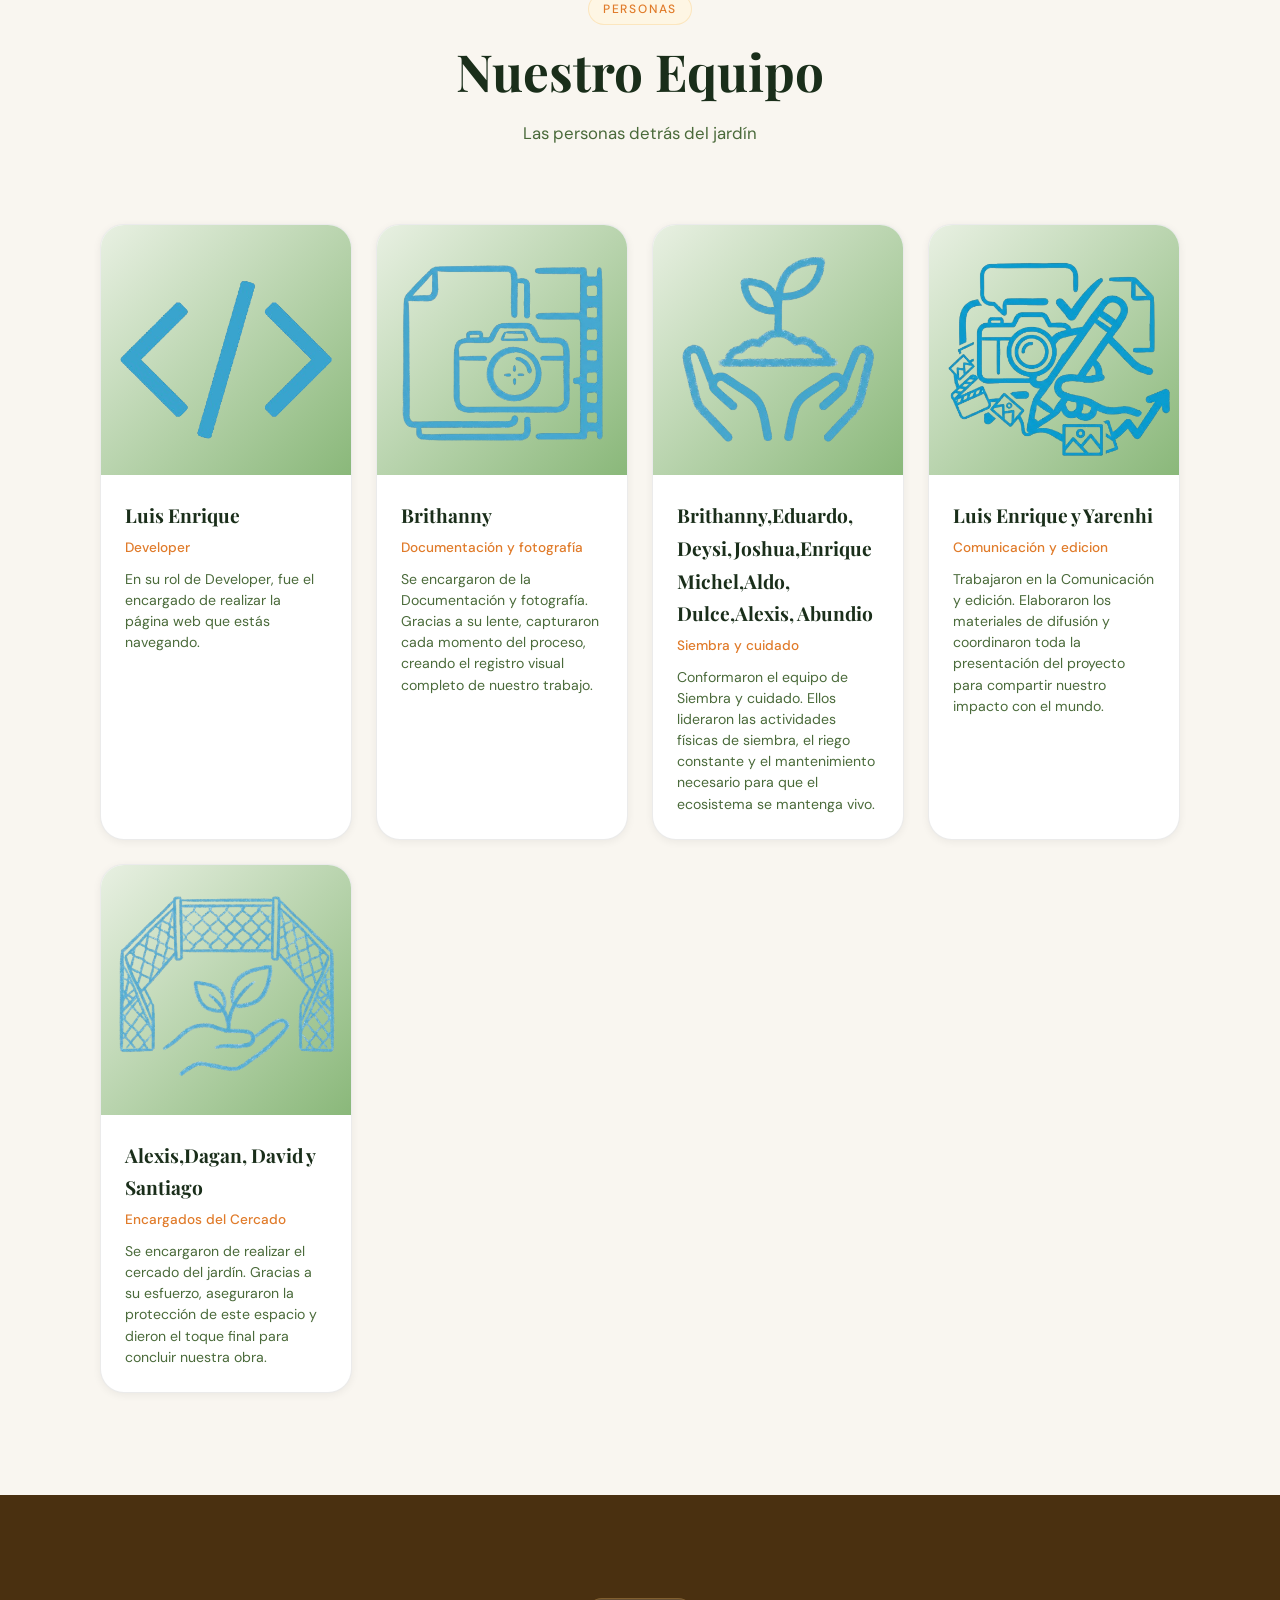
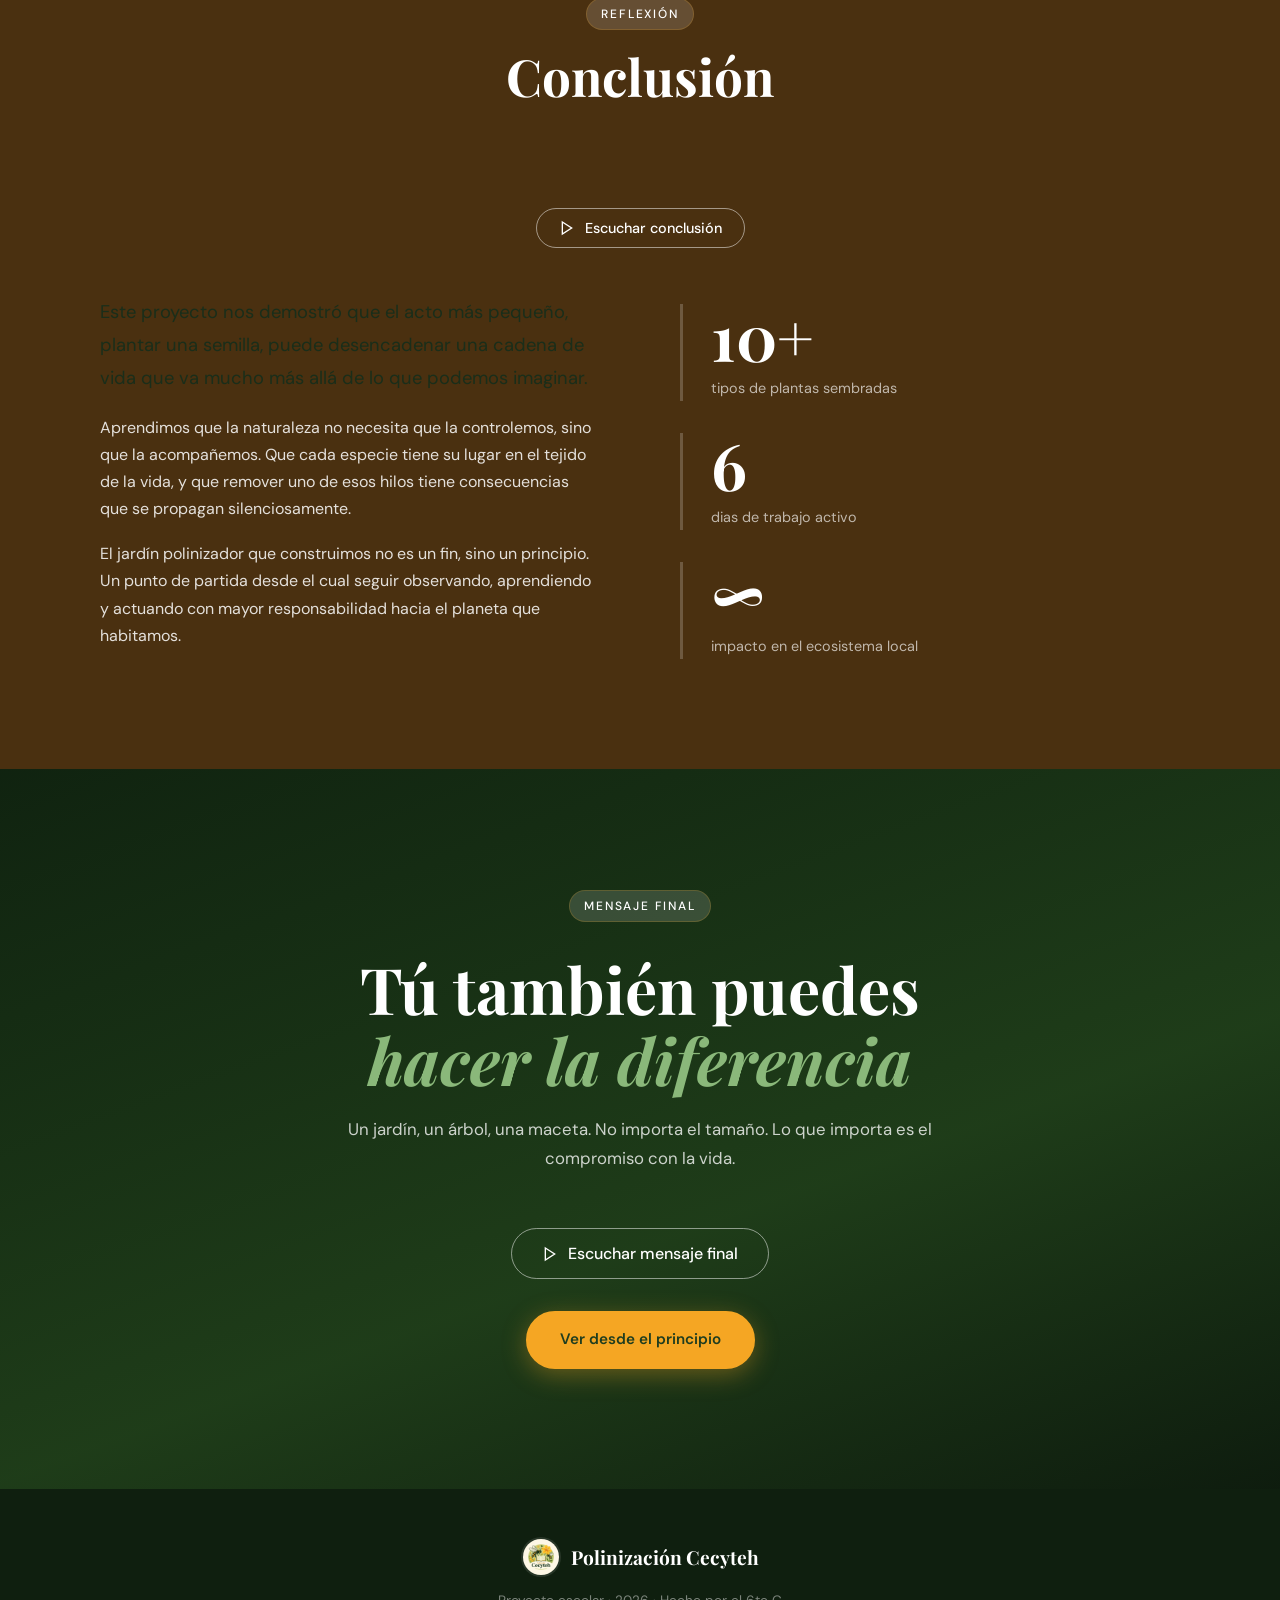
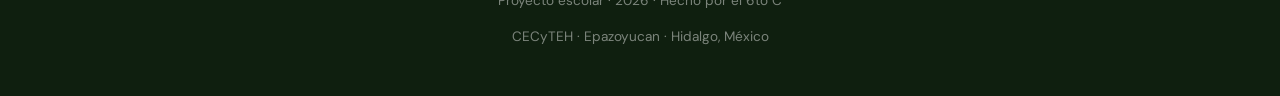
==== commit eb9c0b91: "Update index.html" ====
--- a/index.html
+++ b/index.html
@@ -455,7 +455,7 @@
           </div>
           <div class="team-info">
             <h3>Brithanny,Eduardo,
-              Deysi,Joshua,
+              Deysi,Joshua,Enrique
               Michel,Aldo,
             Dulce,Alexis,
             Abundio</h3>
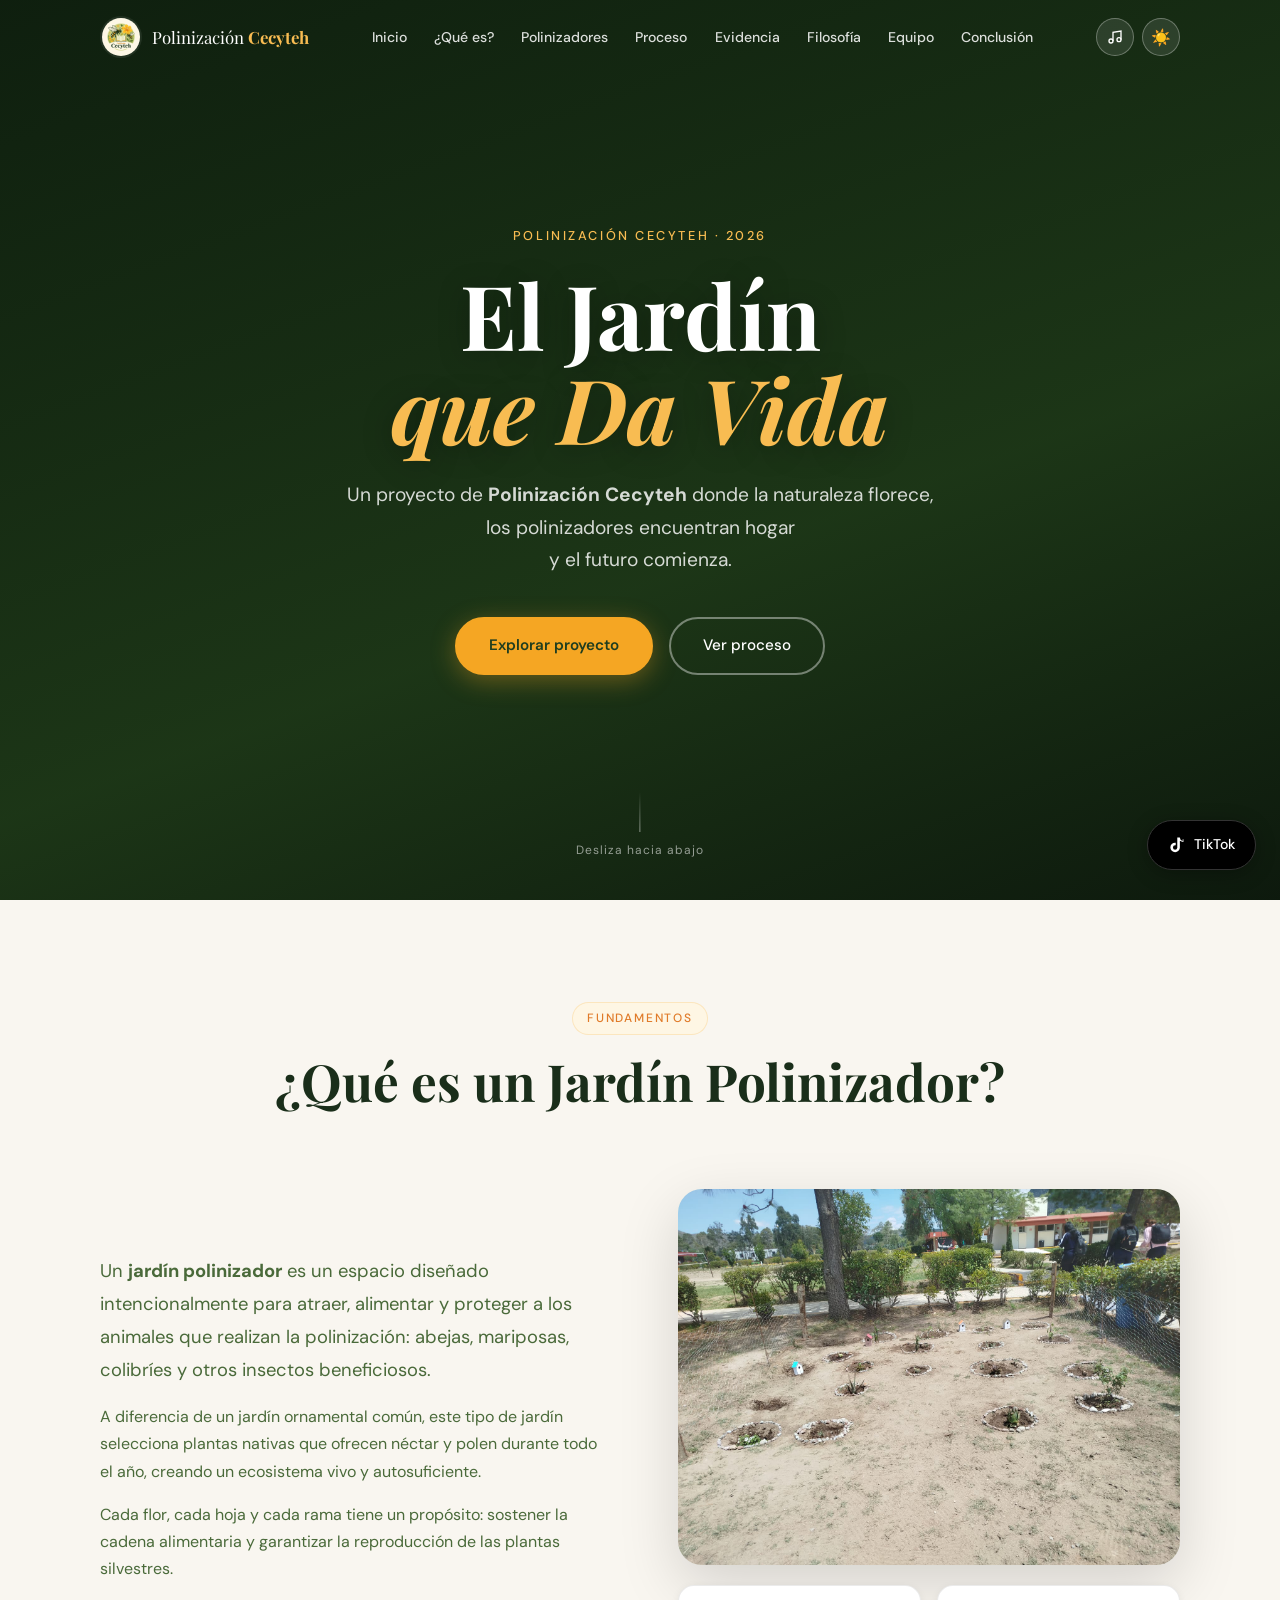
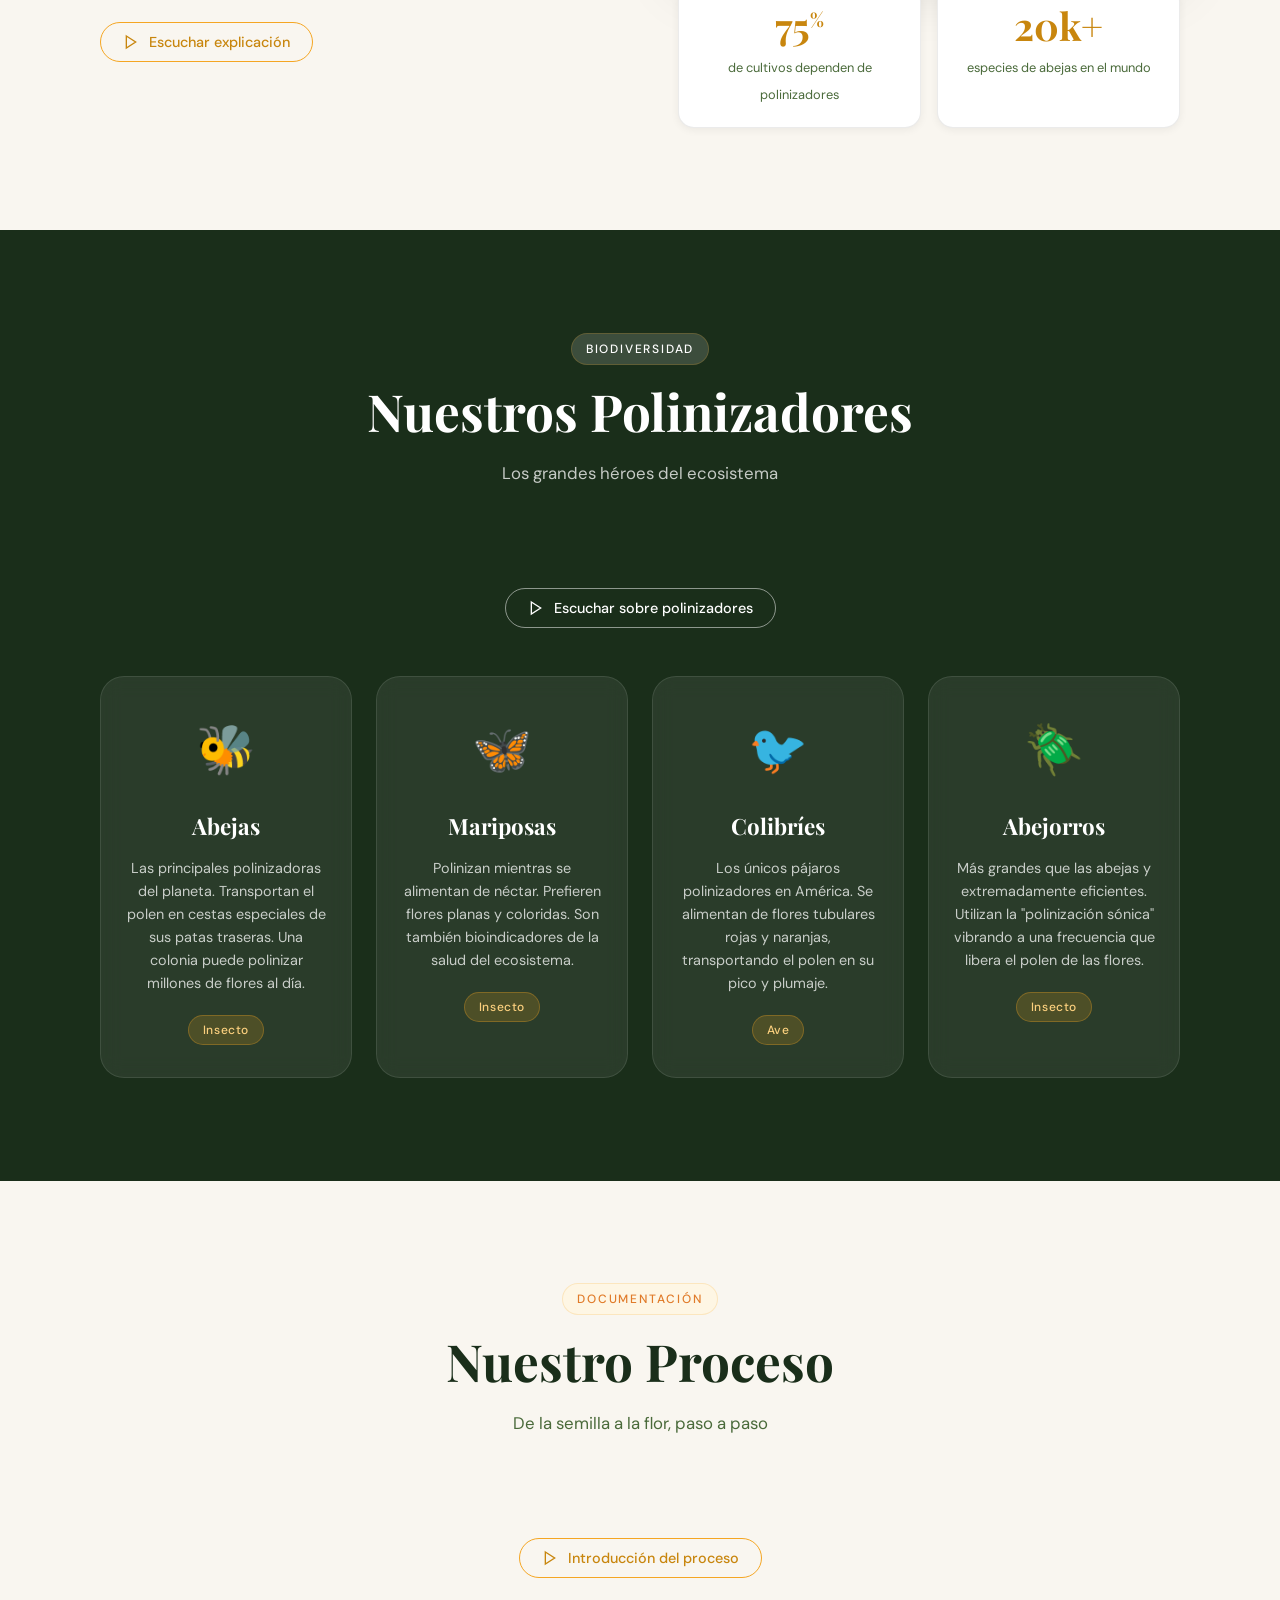
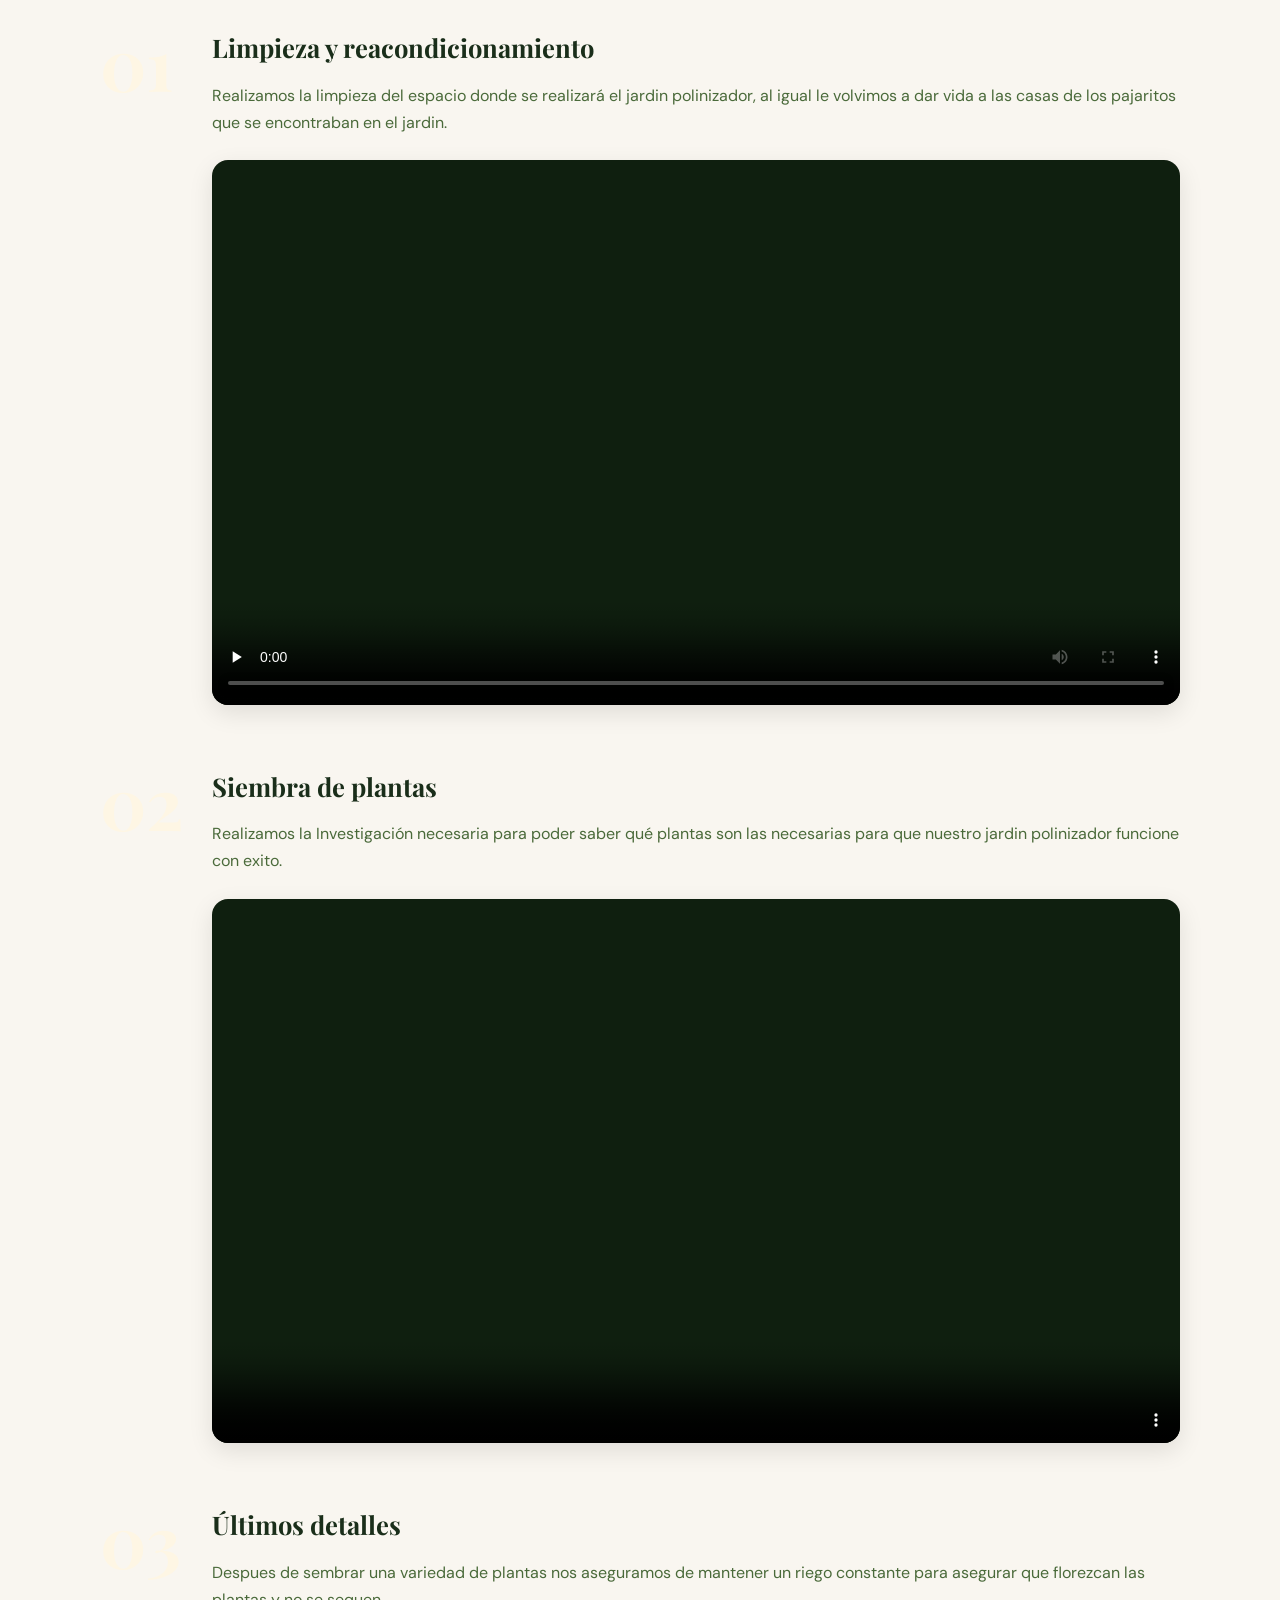
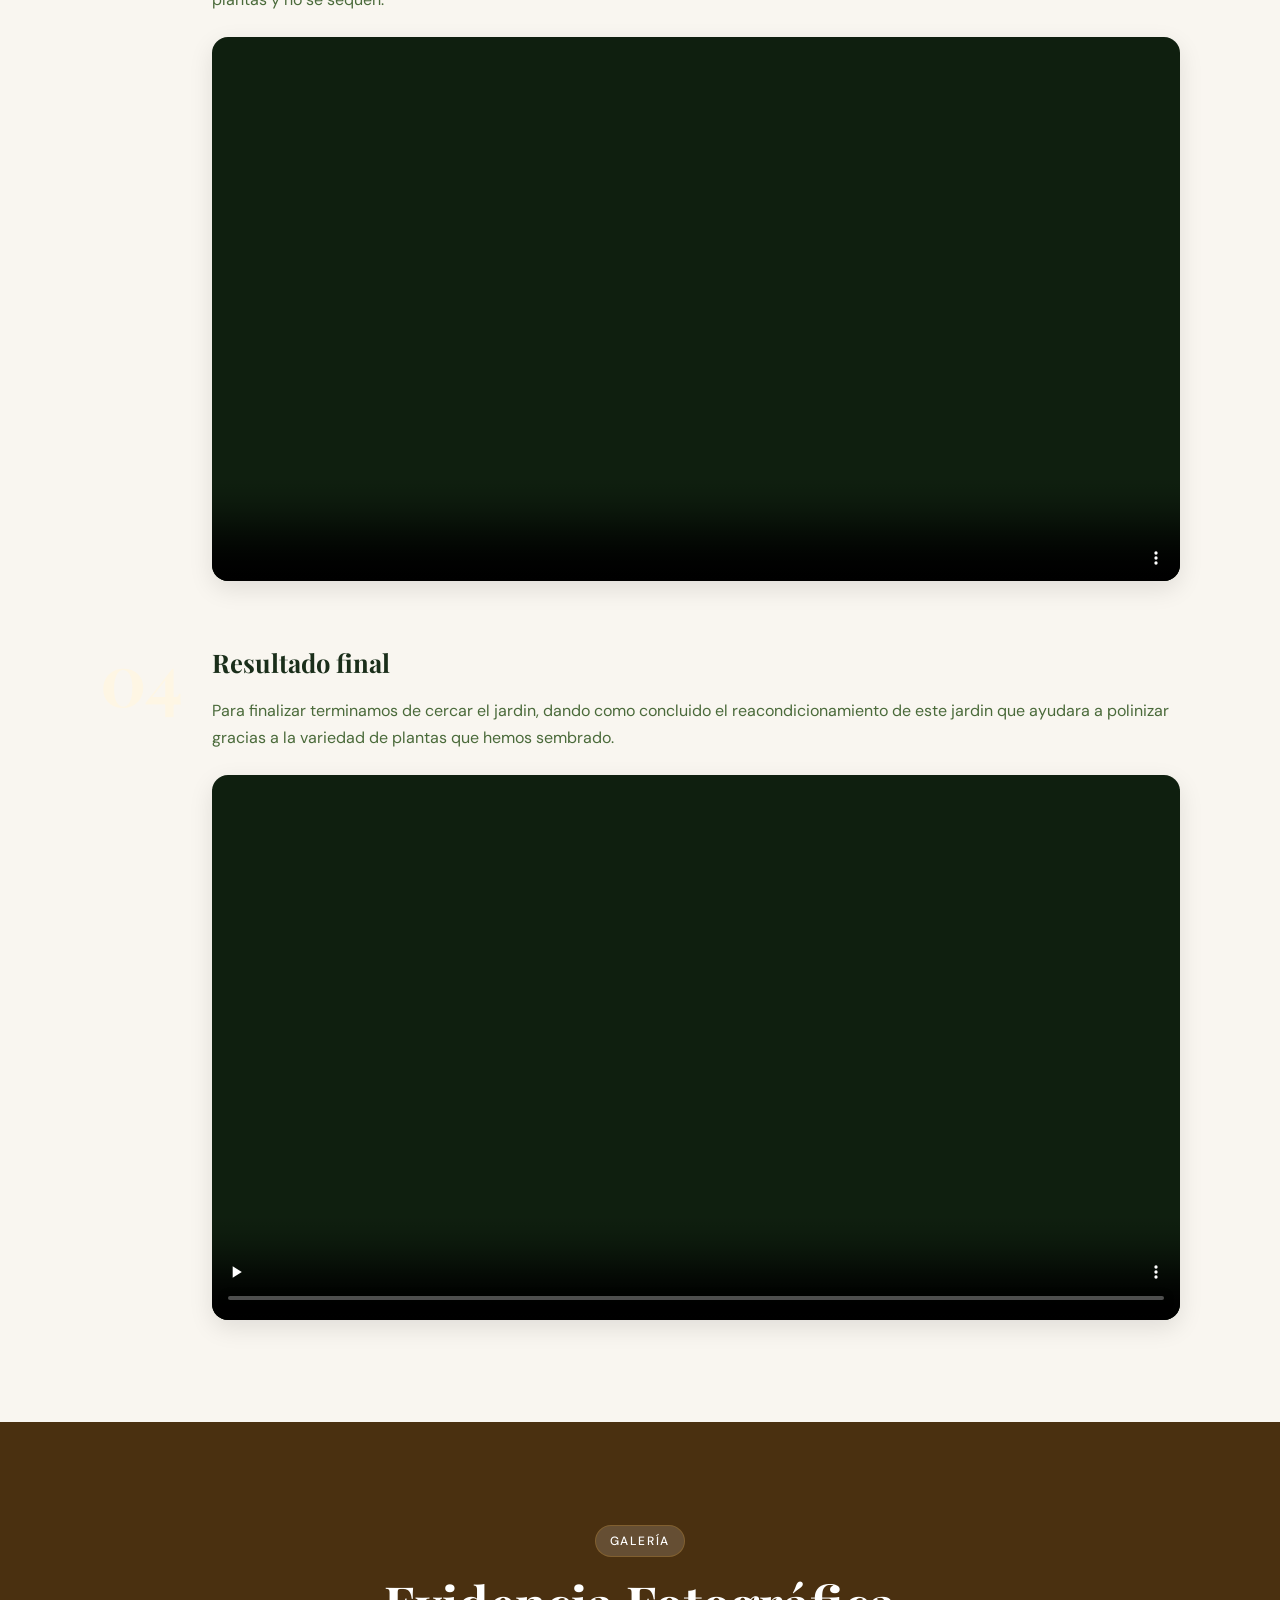
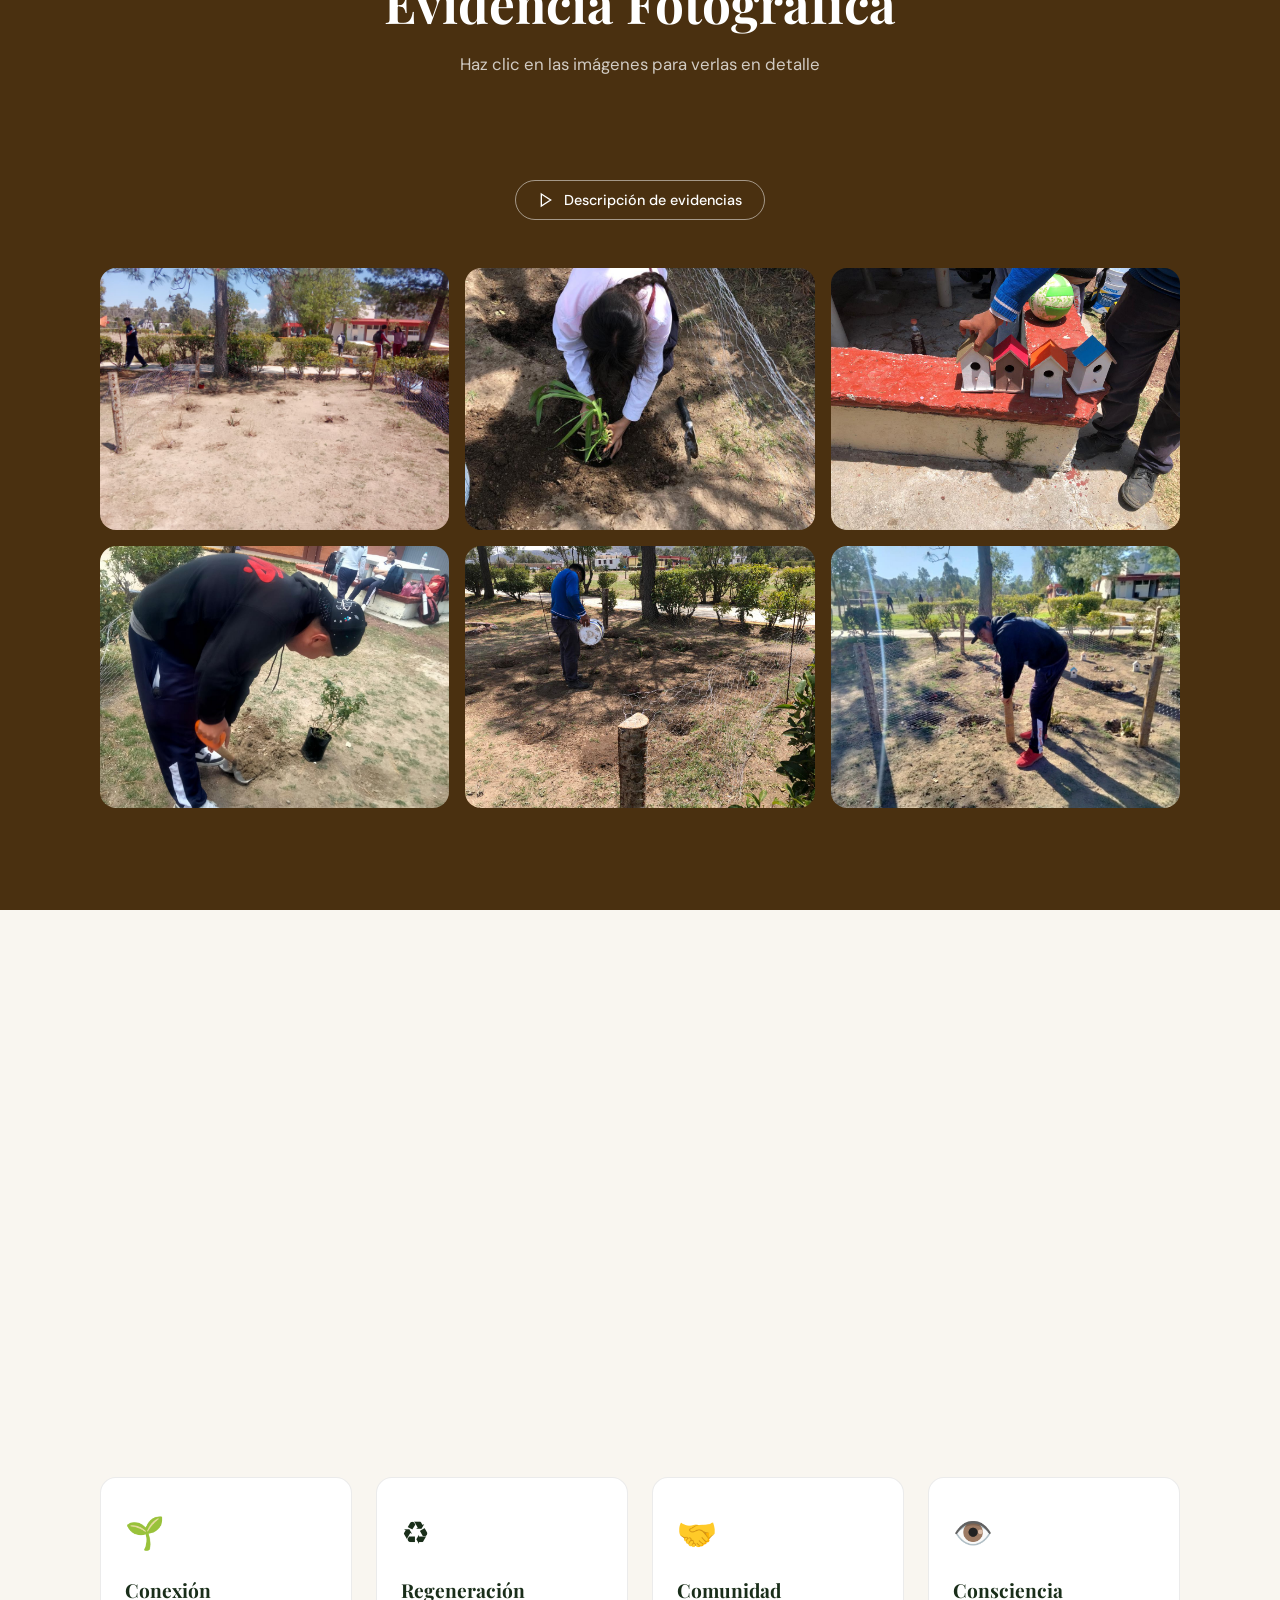
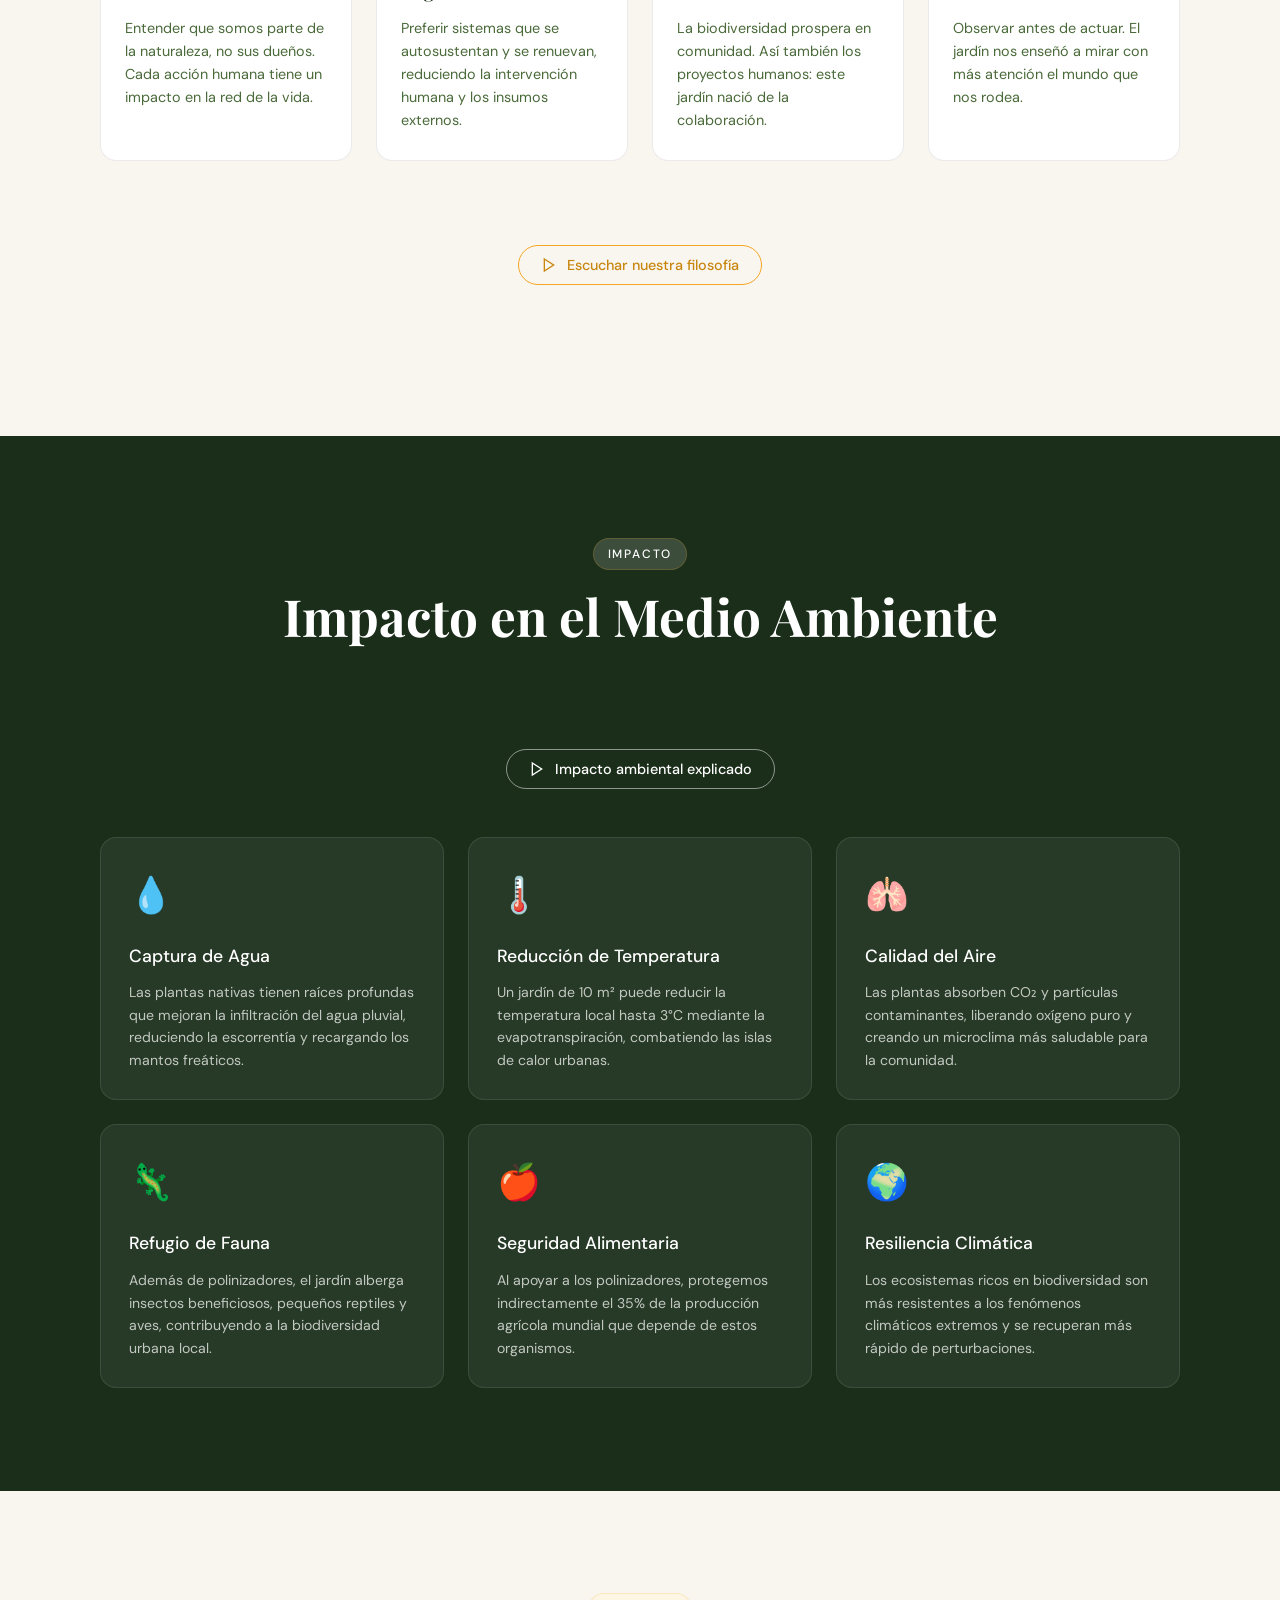
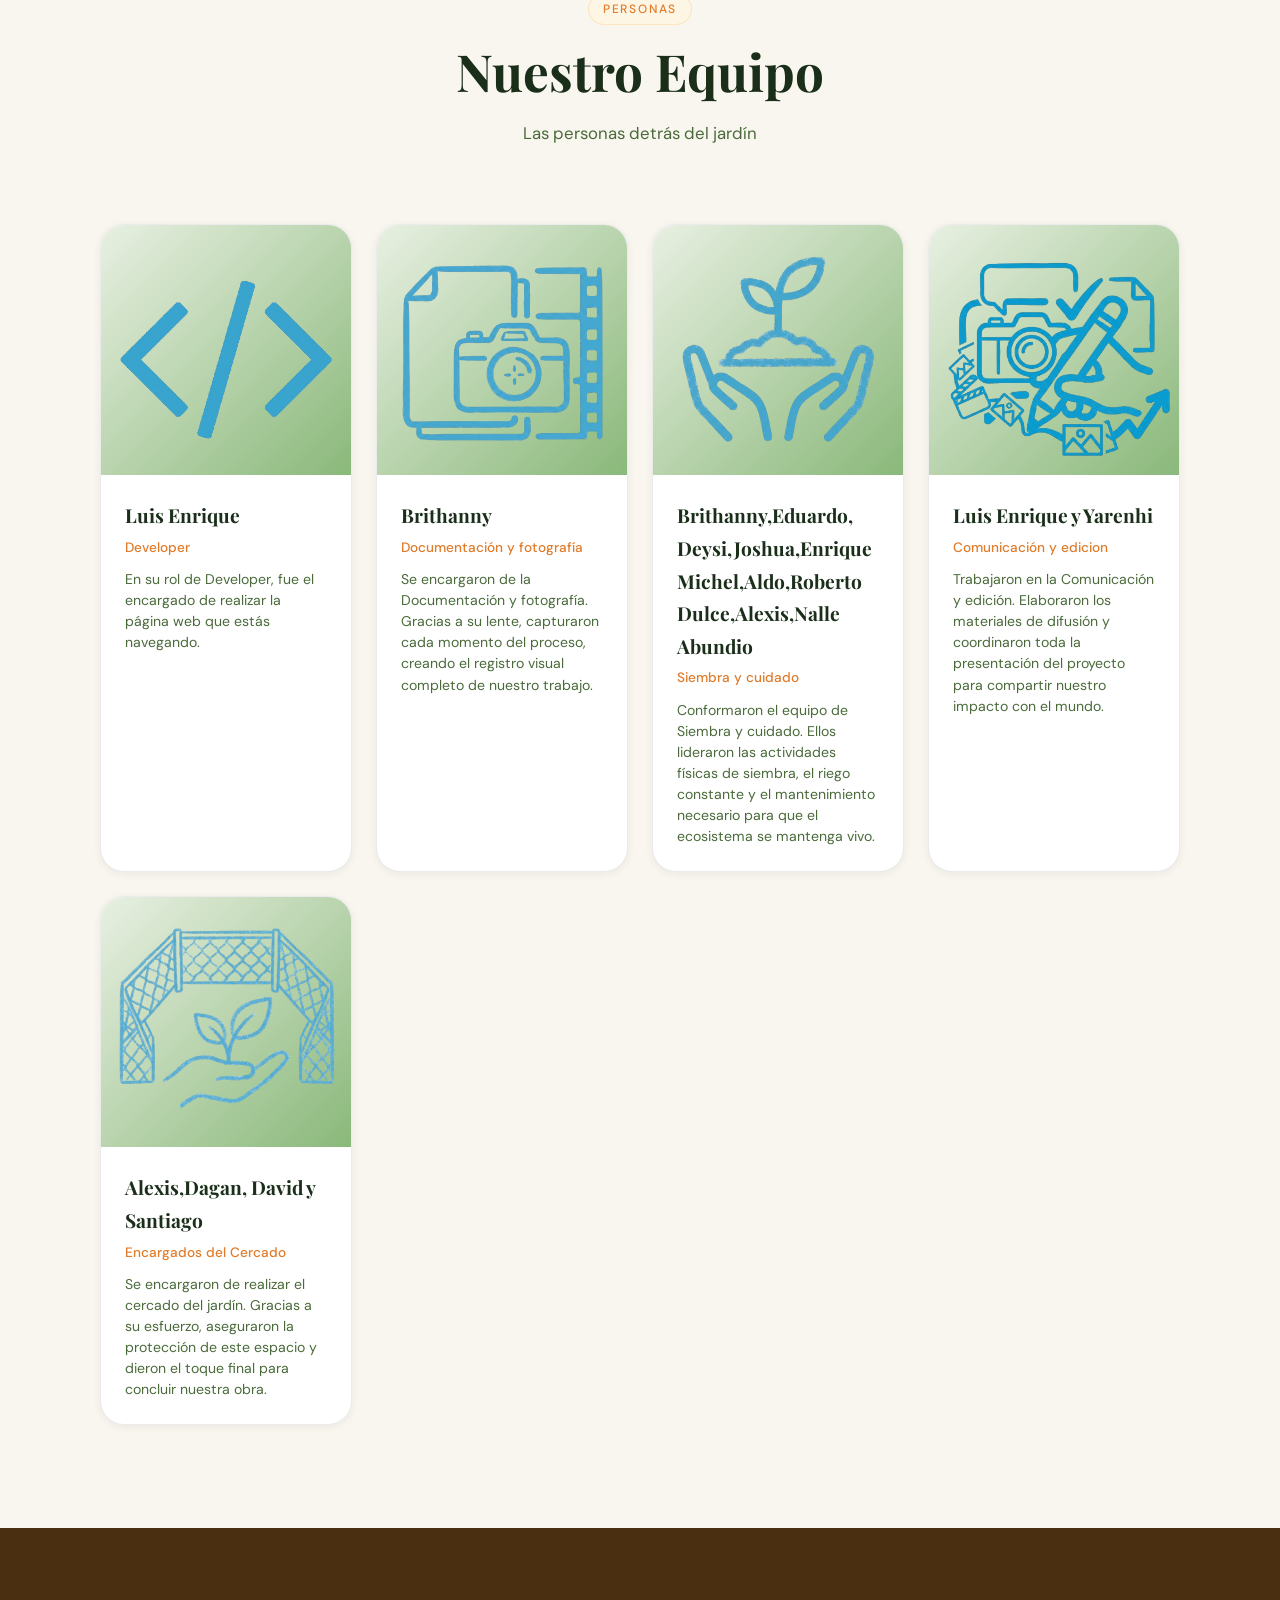
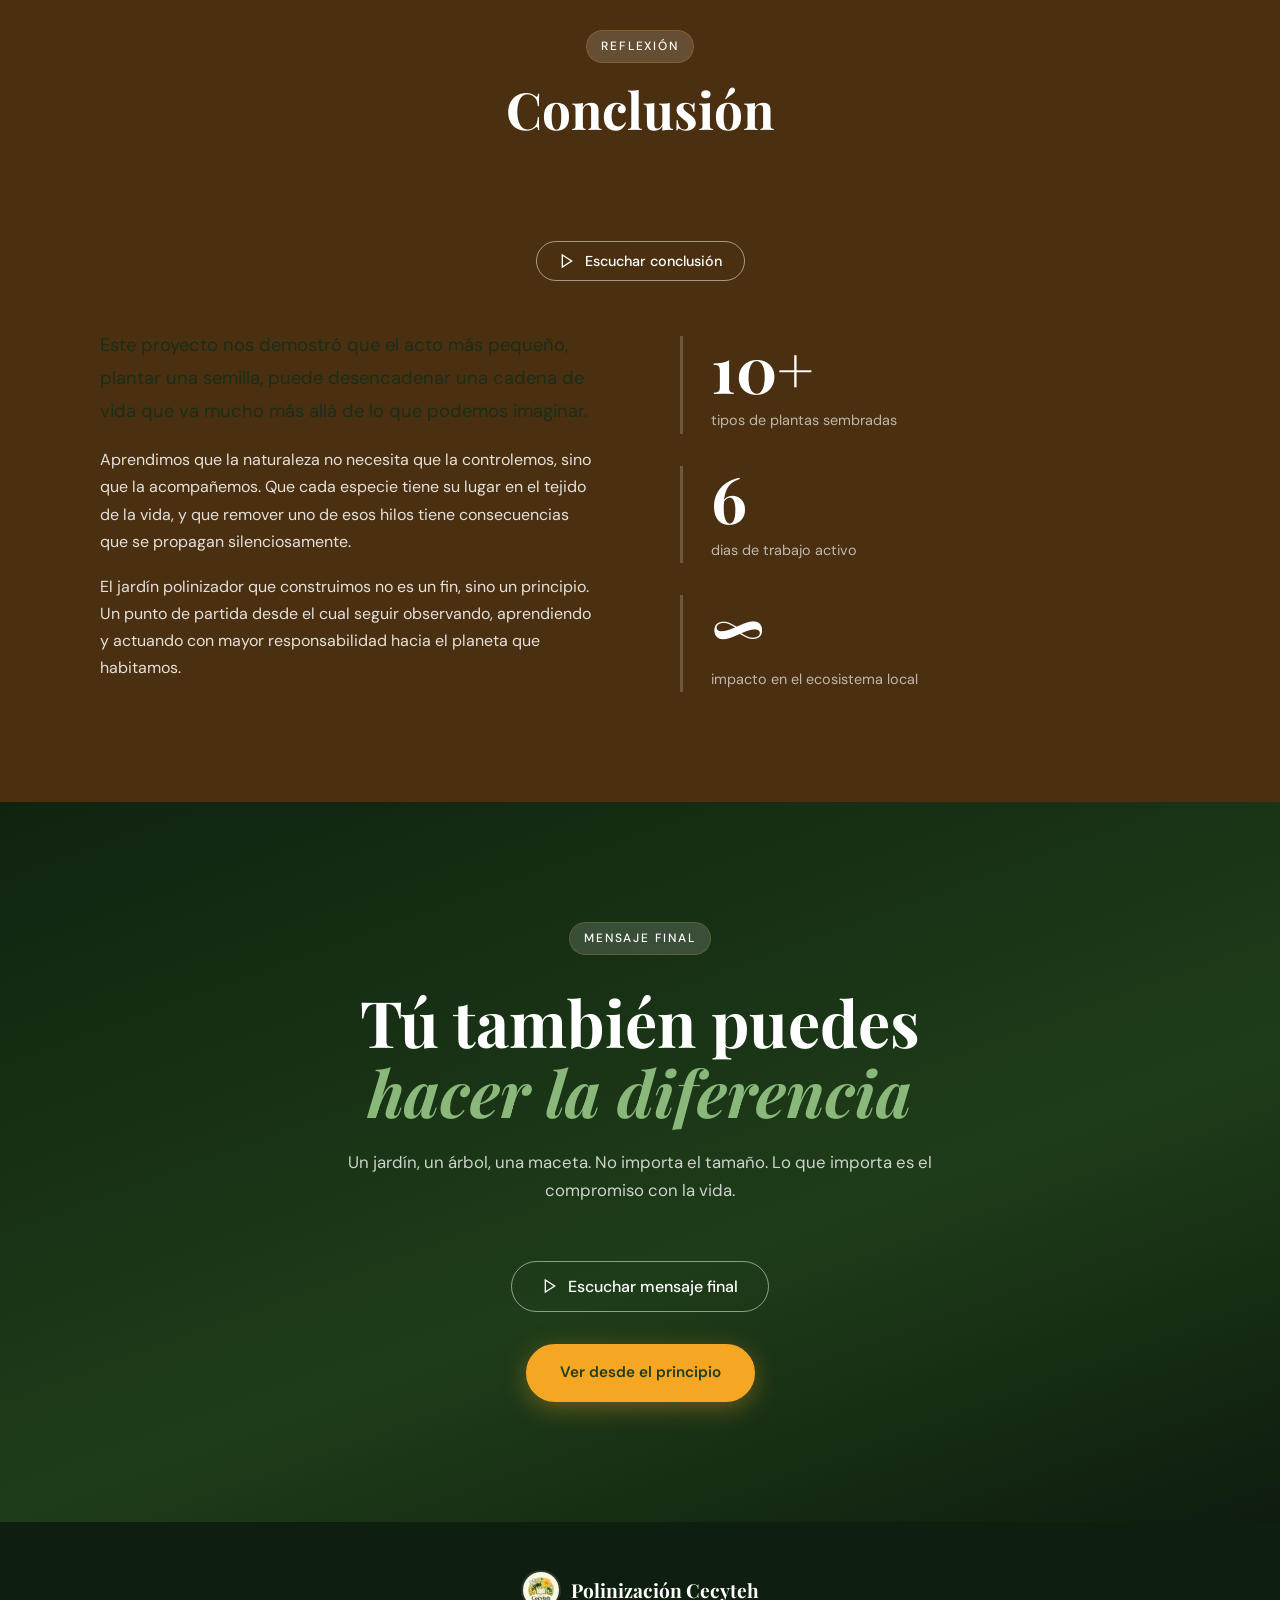
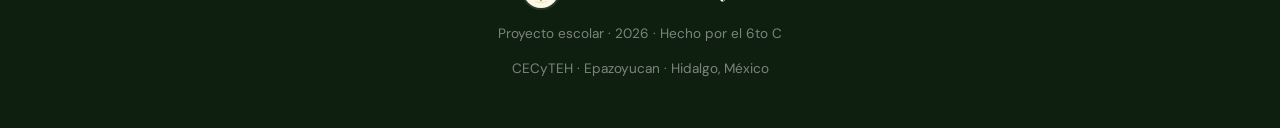
==== commit 0ff68dbc: "Update index.html" ====
--- a/index.html
+++ b/index.html
@@ -456,8 +456,8 @@
           <div class="team-info">
             <h3>Brithanny,Eduardo,
               Deysi,Joshua,Enrique
-              Michel,Aldo,
-            Dulce,Alexis,
+              Michel,Aldo,Roberto
+            Dulce,Alexis,Nalle
             Abundio</h3>
             <p class="team-role">Siembra y cuidado</p>
             <p class="team-bio">Conformaron el equipo de Siembra y cuidado. Ellos lideraron las actividades físicas de siembra, el riego constante y el mantenimiento necesario para que el ecosistema se mantenga vivo.</p>
